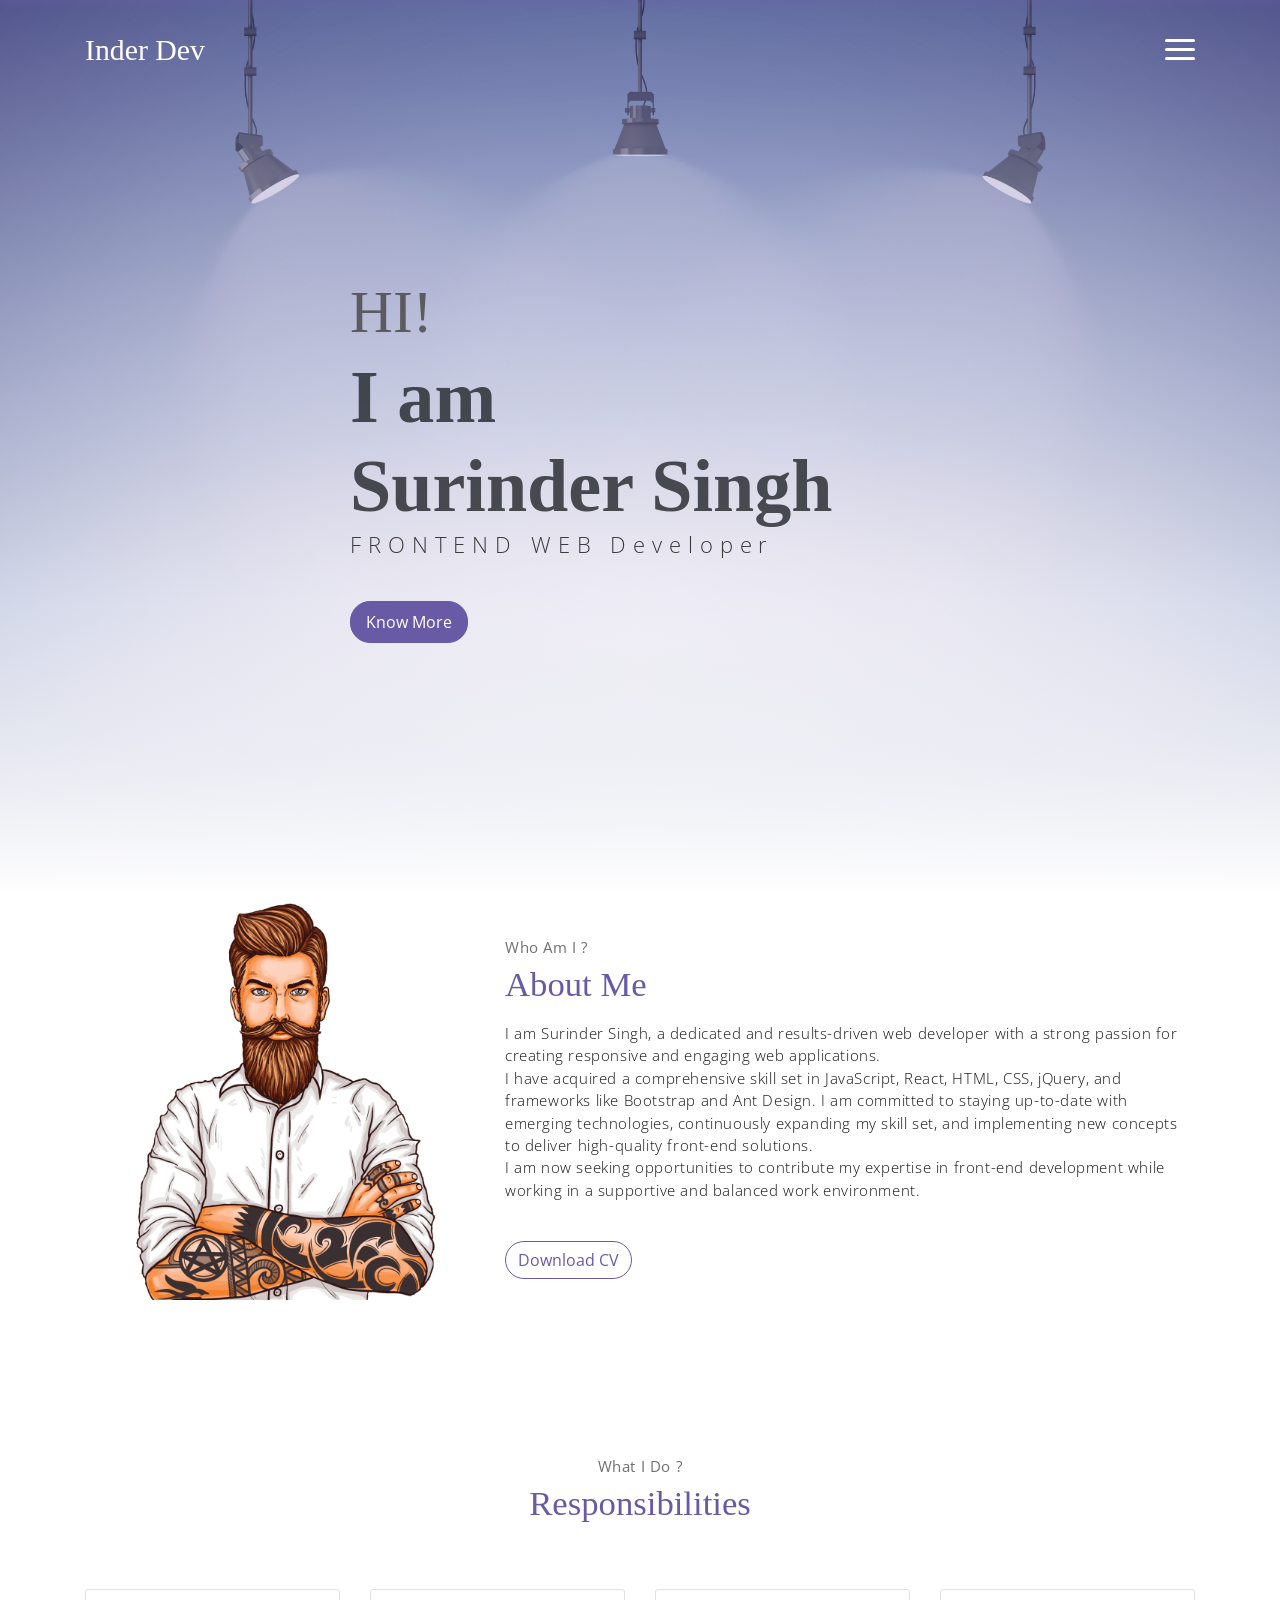
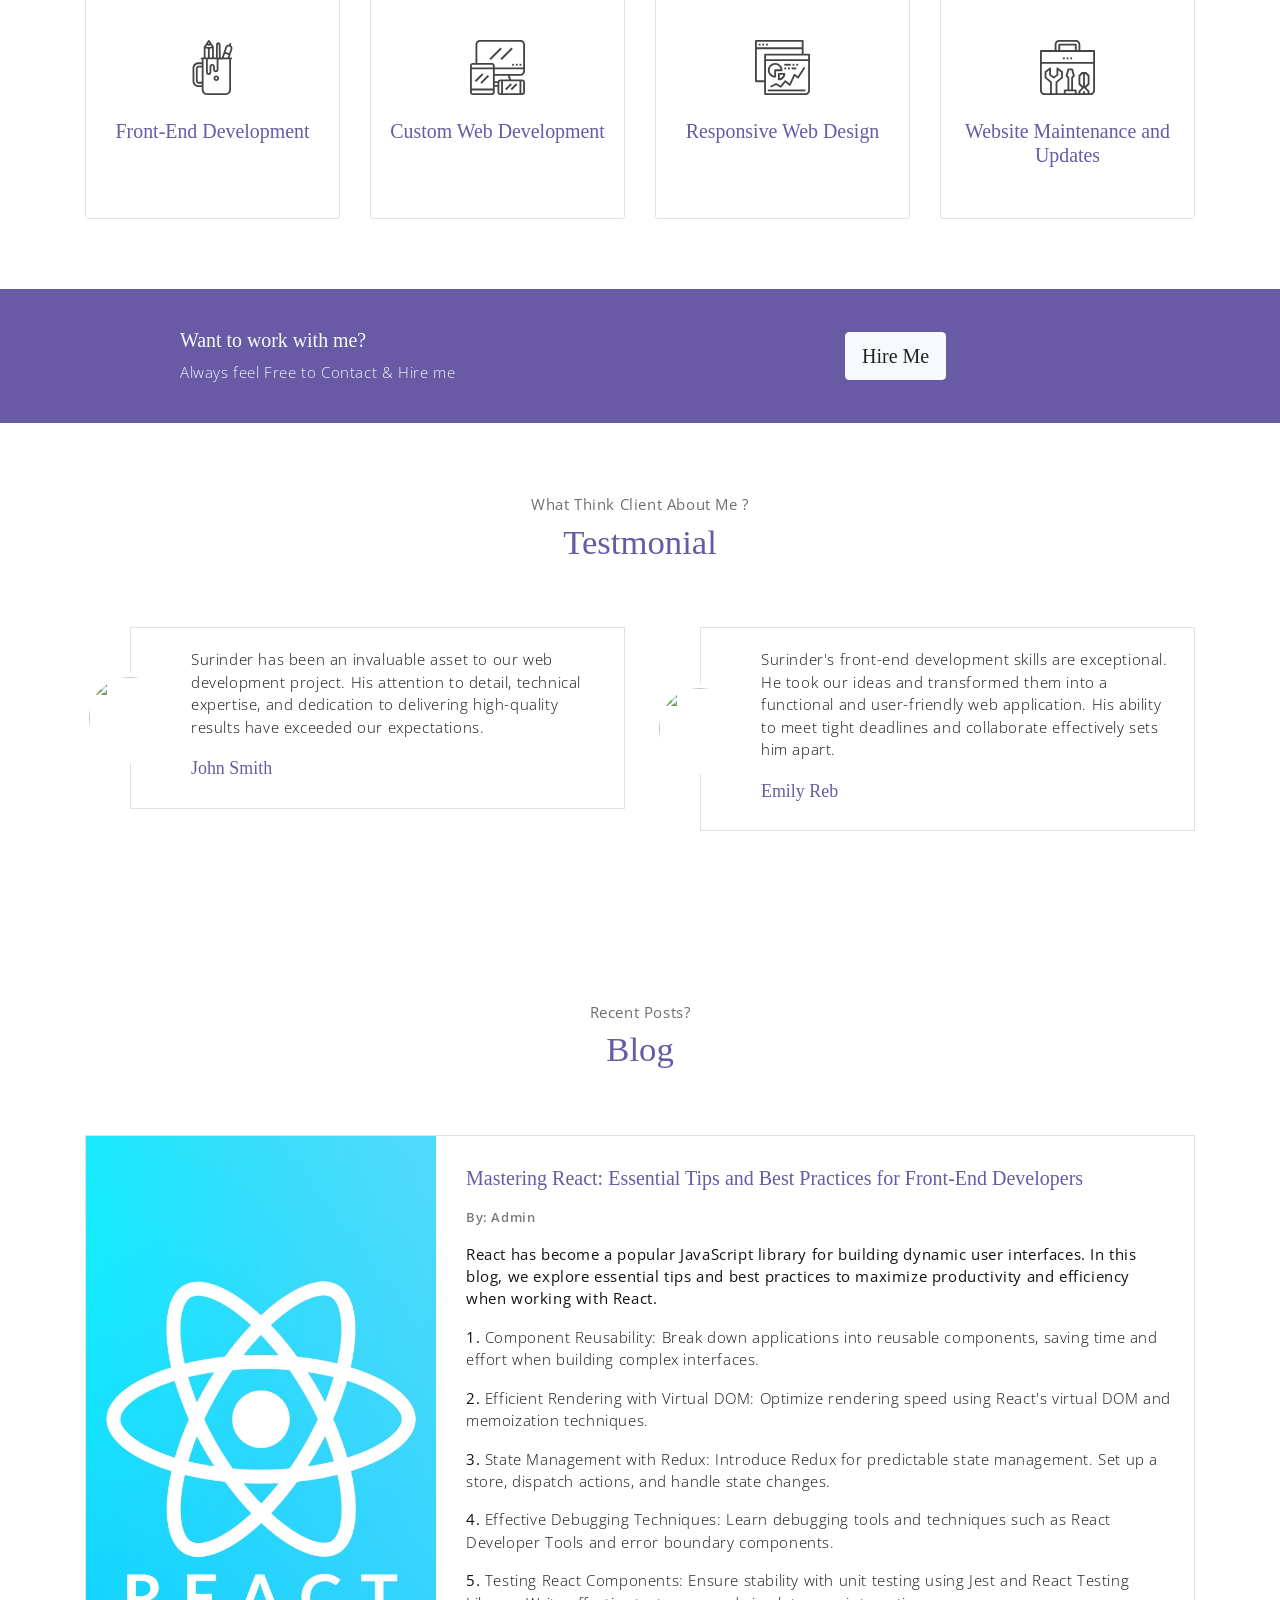
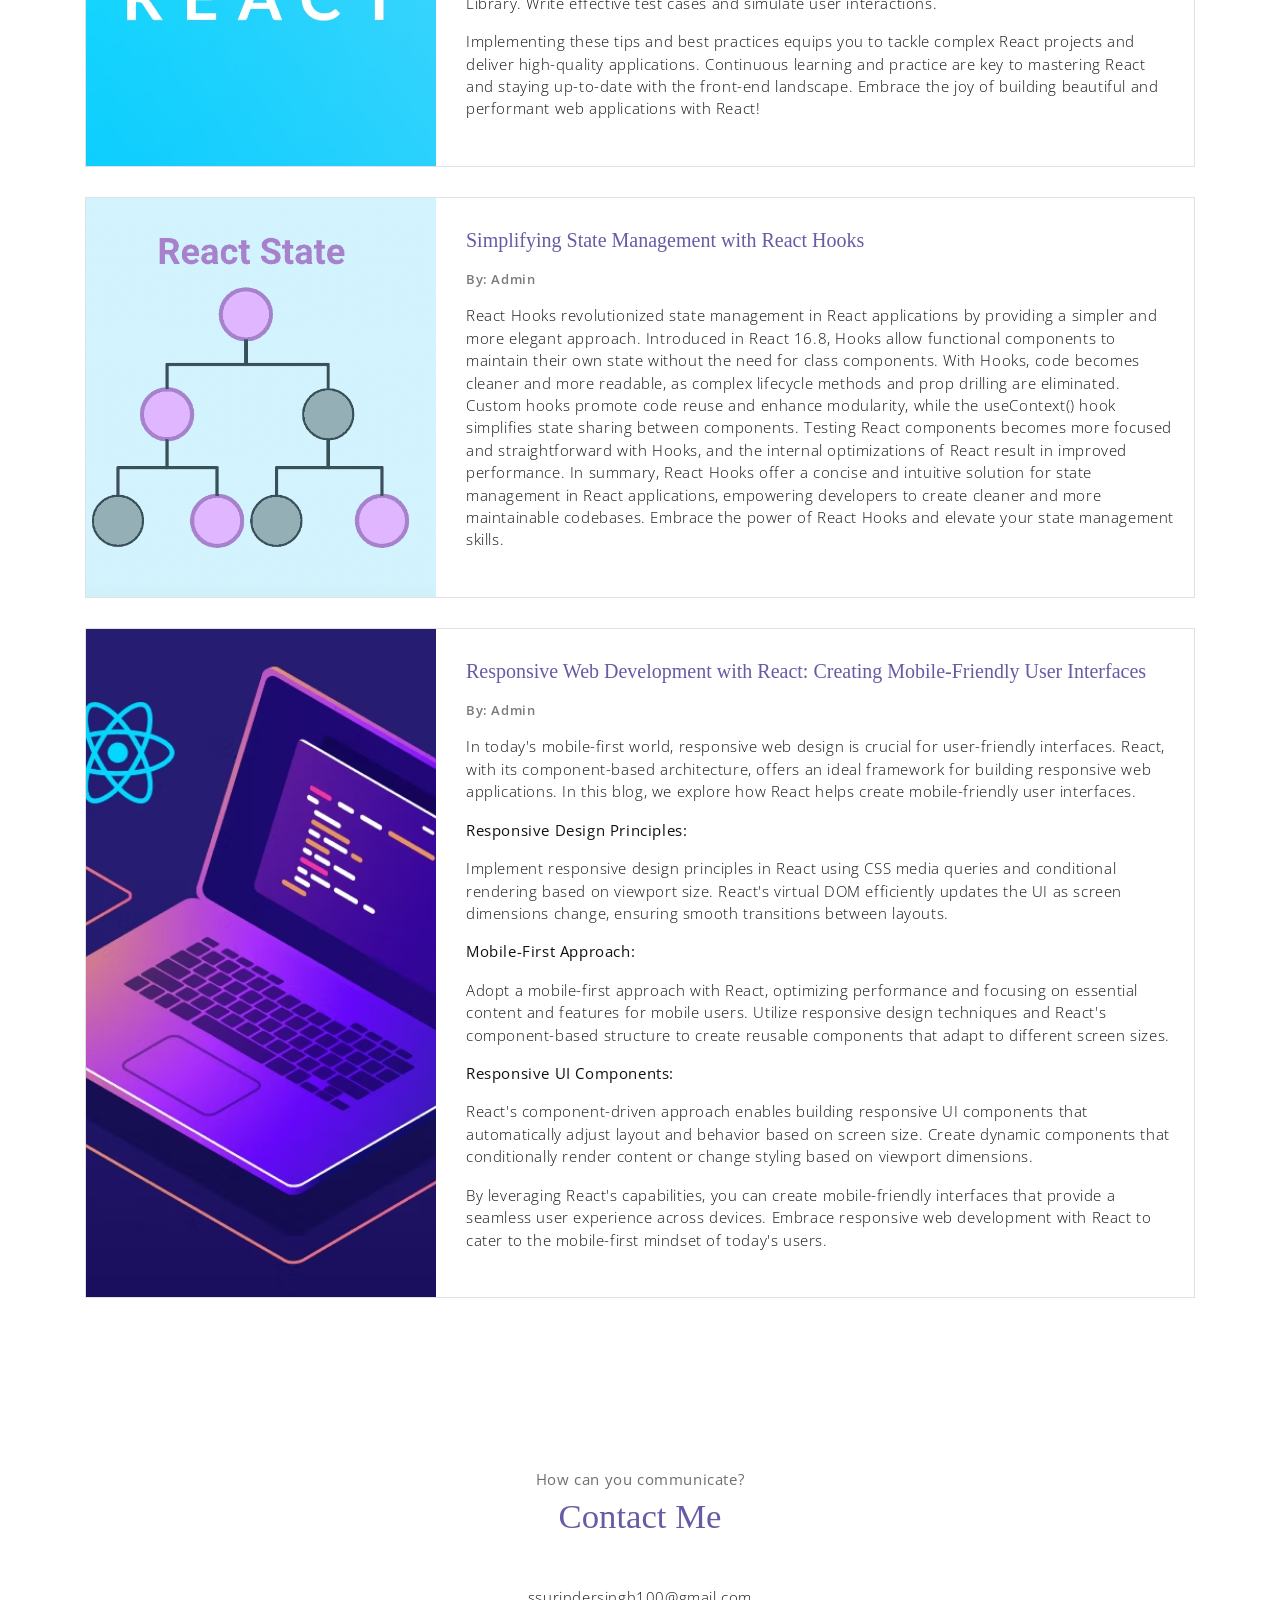
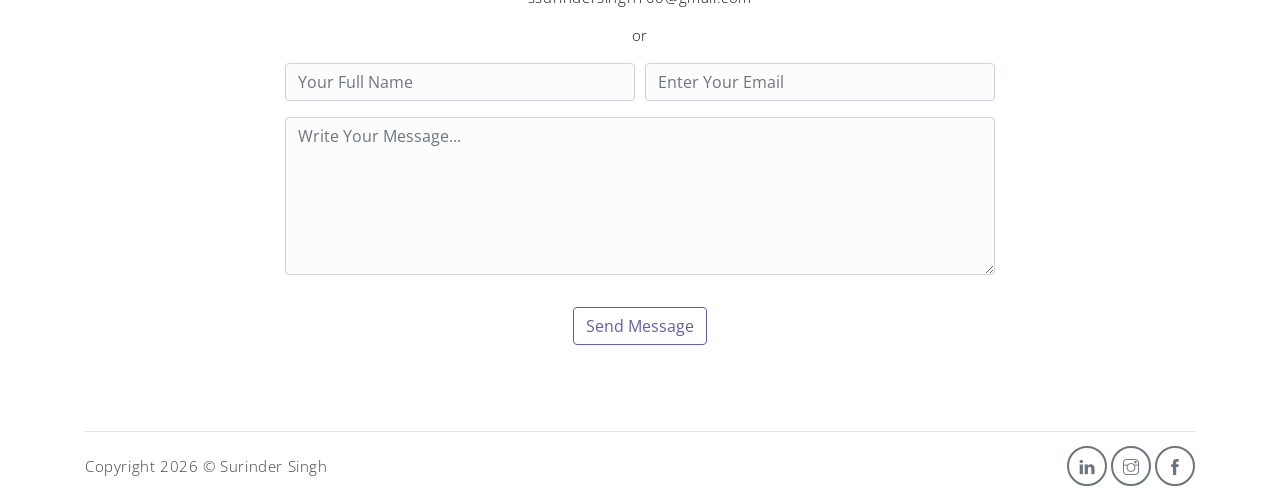
==== index.html @ 85b0d3b1 "update contact form." ====
<!DOCTYPE html>
<html lang="en">
  <head>
    <meta charset="utf-8" />
    <meta
      name="viewport"
      content="width=device-width, initial-scale=1, shrink-to-fit=no"
    />
    <meta
      name="description"
      content="enhance your development with Surinder Singh."
    />
    <meta name="author" content="Devcrud" />
    <title>Surinder Singh | Portfolio</title>
    <!-- font icons -->
    <link
      rel="stylesheet"
      href="assets/vendors/themify-icons/css/themify-icons.css"
    />
    <!-- Bootstrap + main styles -->
    <link rel="stylesheet" href="assets/css/styles.css" />
  </head>

  <body data-spy="scroll" data-target=".navbar" data-offset="40" id="home">
    <!-- Page Navbar -->
    <nav class="custom-navbar" data-spy="affix" data-offset-top="20">
      <div class="container">
        <a class="logo" href="./index.html">Inder Dev</a>
        <ul class="nav">
          <li class="item">
            <a class="link" href="#home">Home</a>
          </li>
          <li class="item">
            <a class="link" href="#about">About</a>
          </li>
          <!-- <li class="item">
            <a class="link" href="#portfolio">Portfolio</a>
          </li> -->
          <li class="item">
            <a class="link" href="#testmonial">Testmonial</a>
          </li>
          <li class="item">
            <a class="link" href="#blog">Blog</a>
          </li>
          <li class="item">
            <a class="link" href="#contact">Contact</a>
          </li>
          <!-- <li class="item ml-md-3">
            <a href="components.html" class="btn btn-primary">Components</a>
          </li> -->
        </ul>
        <a
          href="javascript:void(0)"
          id="nav-toggle"
          class="hamburger hamburger--elastic"
        >
          <div class="hamburger-box">
            <div class="hamburger-inner"></div>
          </div>
        </a>
      </div>
    </nav>
    <!-- End of Page Navbar -->

    <!-- page header -->
    <header id="home" class="header">
      <div class="overlay"></div>
      <div class="header-content container">
        <h1 class="header-title">
          <span class="up">HI!</span>
          <span class="down">I am</span>
          <span class="down">Surinder Singh</span>
        </h1>
        <p class="header-subtitle">FRONTEND WEB Developer</p>

        <a href="./assets/resume/Surinder Singh.pdf" target="_blank">
          <button class="btn btn-primary">Know More</button>
        </a>
      </div>
    </header>
    <!-- end of page header -->

    <!-- about section -->
    <section class="section pt-0" id="about">
      <!-- container -->
      <div class="container text-center">
        <!-- about wrapper -->
        <div class="about">
          <div class="about-img-holder">
            <img src="assets/imgs/man.png" class="about-img" alt="" />
            <!-- <img
              src="/assets/imgs/my-logo/1687592175Fish2.svg"
              alt=""
              style="height: 20rem; width: 20rem;"
            /> -->
          </div>
          <div class="about-caption">
            <p class="section-subtitle">Who Am I ?</p>
            <h2 class="section-title mb-3">About Me</h2>
            <p>
              I am Surinder Singh, a dedicated and results-driven web developer
              with a strong passion for creating responsive and engaging web
              applications.
              <br />
              I have acquired a comprehensive skill set in JavaScript, React,
              HTML, CSS, jQuery, and frameworks like Bootstrap and Ant Design. I
              am committed to staying up-to-date with emerging technologies,
              continuously expanding my skill set, and implementing new concepts
              to deliver high-quality front-end solutions.
              <br />
              I am now seeking opportunities to contribute my expertise in
              front-end development while working in a supportive and balanced
              work environment.
            </p>
            <a href="./assets/resume/Surinder Singh.pdf" target="_blank">
              <button class="btn-rounded btn btn-outline-primary mt-4">
                Download CV
              </button>
            </a>
          </div>
        </div>
        <!-- end of about wrapper -->
      </div>
      <!-- end of container -->
    </section>
    <!-- end of about section -->

    <!-- service section -->
    <section class="section" id="service">
      <div class="container text-center">
        <p class="section-subtitle">What I Do ?</p>
        <h6 class="section-title mb-6">Responsibilities</h6>
        <!-- row -->
        <div class="row">
          <div class="col-md-6 col-lg-3">
            <div class="service-card">
              <div class="body">
                <img src="assets/imgs/pencil-case.svg" alt="" class="icon" />
                <h6 class="title">Front-End Development</h6>
                <p class="subtitle">
                  I create intuitive and visually appealing user interfaces that
                  enhance user experience and engagement.
                </p>
              </div>
            </div>
          </div>
          <div class="col-md-6 col-lg-3">
            <div class="service-card">
              <div class="body">
                <img src="assets/imgs/responsive.svg" alt="" class="icon" />
                <h6 class="title">Custom Web Development</h6>
                <p class="subtitle">
                  I develop tailor-made web applications, ensuring that they
                  reflect your brand identity.
                </p>
              </div>
            </div>
          </div>

          <div class="col-md-6 col-lg-3">
            <div class="service-card">
              <div class="body">
                <img src="assets/imgs/analytics.svg" alt="" class="icon" />
                <h6 class="title">Responsive Web Design</h6>
                <p class="subtitle">
                  Create visually appealing websites that adapt seamlessly to
                  all devices for optimal user experience.
                </p>
              </div>
            </div>
          </div>
          <div class="col-md-6 col-lg-3">
            <div class="service-card">
              <div class="body">
                <img src="assets/imgs/toolbox.svg" alt="" class="icon" />
                <h6 class="title">Website Maintenance and Updates</h6>
                <p class="subtitle">
                  I offer comprehensive support to keep your website secure,
                  up-to-date, and optimized.
                </p>
              </div>
            </div>
          </div>
        </div>
        <!-- end of row -->
      </div>
    </section>
    <!-- end of service section -->

    <!-- portfolio section -->
    <!-- <section class="section" id="portfolio">
      <div class="container text-center">
        <p class="section-subtitle">What I Did ?</p>
        <h6 class="section-title mb-6">Portfolio</h6> -->
    <!-- row -->
    <!-- <div class="row">
          <div class="col-md-4">
            <a href="#" class="portfolio-card">
              <img
                src="assets/imgs/folio-1.jpg"
                class="portfolio-card-img"
                alt=""
              />
              <span class="portfolio-card-overlay">
                <span class="portfolio-card-caption">
                  <h4>Web Designing</h4>
                  <p class="font-weight-normal">Category: Web Templates</p>
                </span>
              </span>
            </a>
          </div>
          <div class="col-md-4">
            <a href="#" class="portfolio-card">
              <img
                class="portfolio-card-img"
                src="assets/imgs/folio-2.jpg"
                class="img-responsive rounded"
                alt=""
              />
              <span class="portfolio-card-overlay">
                <span class="portfolio-card-caption">
                  <h4>Web Designing</h4>
                  <p class="font-weight-normal">Category: Web Templates</p>
                </span>
              </span>
            </a>
          </div>
          <div class="col-md-4">
            <a href="#" class="portfolio-card">
              <img
                class="portfolio-card-img"
                src="assets/imgs/folio-3.jpg"
                class="img-responsive rounded"
                alt=""
              />
              <span class="portfolio-card-overlay">
                <span class="portfolio-card-caption">
                  <h4>Web Designing</h4>
                  <p class="font-weight-normal">Category: Web Templates</p>
                </span>
              </span>
            </a>
          </div>
        </div> -->
    <!-- end of row -->
    <!-- </div> -->
    <!-- end of container -->
    <!-- </section> -->
    <!-- end of portfolio section -->

    <!-- pricing section -->
    <!-- <section class="section" id="pricing">
      <div class="container text-center">
        <p class="section-subtitle">How Much I Charge ?</p>
        <h6 class="section-title mb-6">My Pricing</h6> -->
    <!-- row -->
    <!-- <div class="pricing-wrapper">
          <div class="pricing-card">
            <div class="pricing-card-header">
              <img
                class="pricing-card-icon"
                src="assets/imgs/scooter.svg"
                alt=""
              />
            </div>
            <div class="pricing-card-body">
              <h6 class="pricing-card-title">Free</h6>
              <div class="pricing-card-list">
                <p>accusamus reprehenderit</p>
                <p>provident dolorem</p>
                <p>quos neque</p>
                <p>fugiat quibusdam</p>
                <p><i class="ti-close"></i></p>
                <p><i class="ti-close"></i></p>
              </div>
            </div>
            <div class="pricing-card-footer">
              <span>$</span>
              <span>0.00/Month</span>
            </div>
            <a href="#" class="btn btn-primary mt-3 pricing-card-btn"
              >Subscribe</a
            >
          </div>
          <div class="pricing-card">
            <div class="pricing-card-header">
              <img
                class="pricing-card-icon"
                src="assets/imgs/shipped.svg"
                alt=""
              />
            </div>
            <div class="pricing-card-body">
              <h6 class="pricing-card-title">Basic</h6>
              <div class="pricing-card-list">
                <p>accusamus reprehenderit</p>
                <p>provident dolorem</p>
                <p>quos neque</p>
                <p>fugiat quibusdam</p>
                <p>accusamus laboriosam</p>
                <p><i class="ti-close"></i></p>
              </div>
            </div>
            <div class="pricing-card-footer">
              <span>$</span>
              <span>9.99/Month</span>
            </div>
            <a href="#" class="btn btn-primary mt-3 pricing-card-btn"
              >Subscribe</a
            >
          </div>
          <div class="pricing-card">
            <div class="pricing-card-header">
              <img
                class="pricing-card-icon"
                src="assets/imgs/startup.svg"
                alt=""
              />
            </div>
            <div class="pricing-card-body">
              <h6 class="pricing-card-title">Premium</h6>
              <div class="pricing-card-list">
                <p>accusamus reprehenderit</p>
                <p>provident dolorem</p>
                <p>quos neque</p>
                <p>fugiat quibusdam</p>
                <p>accusamus laboriosam</p>
                <p>inventore omnis</p>
              </div>
            </div>
            <div class="pricing-card-footer">
              <span>$</span>
              <span>99.9/Month</span>
            </div>
            <a href="#" class="btn btn-primary mt-3 pricing-card-btn"
              >Subscribe</a
            >
          </div>
        </div> -->
    <!-- end of pricing wrapper -->
    <!-- </div> -->
    <!-- end of container -->
    <!-- </section> -->
    <!-- end of pricing section -->

    <!-- section -->
    <section class="section-sm bg-primary">
      <!-- container -->
      <div class="container text-center text-sm-left">
        <!-- row -->
        <div class="row align-items-center">
          <div class="col-sm offset-md-1 mb-4 mb-md-0">
            <h6 class="title text-light">Want to work with me?</h6>
            <p class="m-0 text-light">Always feel Free to Contact & Hire me</p>
          </div>
          <div class="col-sm offset-sm-2 offset-md-3">
            <a href="#contact">
              <button class="btn btn-lg my-font btn-light rounded">
                Hire Me
              </button>
            </a>
          </div>
        </div>
        <!-- end of row -->
      </div>
      <!-- end of container -->
    </section>
    <!-- end of section -->

    <!-- testimonial section -->
    <section class="section" id="testmonial">
      <div class="container text-center">
        <p class="section-subtitle">What Think Client About Me ?</p>
        <h6 class="section-title mb-6">Testmonial</h6>

        <!-- row -->
        <div class="row">
          <div class="col-md-6">
            <div class="testimonial-card">
              <div class="testimonial-card-img-holder">
                <img
                  src="assets/imgs/avatar2.jpg"
                  class="testimonial-card-img"
                  alt=""
                />
              </div>
              <div class="testimonial-card-body">
                <p class="testimonial-card-subtitle">
                  Surinder has been an invaluable asset to our web development
                  project. His attention to detail, technical expertise, and
                  dedication to delivering high-quality results have exceeded
                  our expectations.
                </p>
                <h6 class="testimonial-card-title">John Smith</h6>
              </div>
            </div>
          </div>
          <div class="col-md-6">
            <div class="testimonial-card">
              <div class="testimonial-card-img-holder">
                <img
                  src="assets/imgs/avatar3.jpg"
                  class="testimonial-card-img"
                  alt=""
                />
              </div>
              <div class="testimonial-card-body">
                <p class="testimonial-card-subtitle">
                  Surinder's front-end development skills are exceptional. He
                  took our ideas and transformed them into a functional and
                  user-friendly web application. His ability to meet tight
                  deadlines and collaborate effectively sets him apart.
                </p>
                <h6 class="testimonial-card-title">Emily Reb</h6>
              </div>
            </div>
          </div>
        </div>
      </div>
      <!-- end of container -->
    </section>
    <!-- end of testimonial section -->

    <!-- blog section -->
    <section class="section" id="blog">
      <!-- container -->
      <div class="container text-center">
        <p class="section-subtitle">Recent Posts?</p>
        <h6 class="section-title mb-6">Blog</h6>
        <!-- blog-wrapper -->
        <div class="blog-card">
          <div class="blog-card-header">
            <img
              src="./assets/imgs/Blog-images/master-react-trick-blog-img.jpg"
              class="blog-card-img"
              alt=""
            />
          </div>
          <div class="blog-card-body">
            <h5 class="blog-card-title">
              Mastering React: Essential Tips and Best Practices for Front-End
              Developers
            </h5>

            <p class="blog-card-caption">
              <a href="#">By: Admin</a>
              <!-- <a href="#"><i class="ti-heart text-danger"></i> 234</a>
              <a href="#"><i class="ti-comment"></i> 123</a> -->
            </p>
            <p>
              <b>
                React has become a popular JavaScript library for building
                dynamic user interfaces. In this blog, we explore essential tips
                and best practices to maximize productivity and efficiency when
                working with React.
              </b>
            </p>

            <p>
              <b>1.</b>
              Component Reusability: Break down applications into reusable
              components, saving time and effort when building complex
              interfaces.
            </p>
            <p>
              <b>2.</b>
              Efficient Rendering with Virtual DOM: Optimize rendering speed
              using React's virtual DOM and memoization techniques.
            </p>
            <p>
              <b>3.</b>
              State Management with Redux: Introduce Redux for predictable state
              management. Set up a store, dispatch actions, and handle state
              changes.
            </p>
            <p>
              <b>4.</b>
              Effective Debugging Techniques: Learn debugging tools and
              techniques such as React Developer Tools and error boundary
              components.
            </p>
            <p>
              <b>5.</b>
              Testing React Components: Ensure stability with unit testing using
              Jest and React Testing Library. Write effective test cases and
              simulate user interactions.
            </p>
            <p>
              Implementing these tips and best practices equips you to tackle
              complex React projects and deliver high-quality applications.
              Continuous learning and practice are key to mastering React and
              staying up-to-date with the front-end landscape. Embrace the joy
              of building beautiful and performant web applications with React!
            </p>
            <!-- <a href="#" class="blog-card-link"
              >Read more <i class="ti-angle-double-right"></i
            ></a> -->
          </div>
        </div>
        <!-- end of blog wrapper -->

        <!-- blog-wrapper -->
        <div class="blog-card">
          <div class="blog-card-header">
            <img
              src="assets/imgs/Blog-images/react-hooks-blog-img.png"
              class="blog-card-img"
              alt=""
            />
          </div>
          <div class="blog-card-body">
            <h5 class="blog-card-title">
              Simplifying State Management with React Hooks
            </h5>

            <p class="blog-card-caption">
              <a href="#">By: Admin</a>
              <!-- <a href="#"><i class="ti-heart text-danger"></i> 456</a>
              <a href="#"><i class="ti-comment"></i> 264</a> -->
            </p>

            <p>
              React Hooks revolutionized state management in React applications
              by providing a simpler and more elegant approach. Introduced in
              React 16.8, Hooks allow functional components to maintain their
              own state without the need for class components. With Hooks, code
              becomes cleaner and more readable, as complex lifecycle methods
              and prop drilling are eliminated. Custom hooks promote code reuse
              and enhance modularity, while the useContext() hook simplifies
              state sharing between components. Testing React components becomes
              more focused and straightforward with Hooks, and the internal
              optimizations of React result in improved performance. In summary,
              React Hooks offer a concise and intuitive solution for state
              management in React applications, empowering developers to create
              cleaner and more maintainable codebases. Embrace the power of
              React Hooks and elevate your state management skills.
            </p>

            <!-- <a href="#" class="blog-card-link"
              >Read more <i class="ti-angle-double-right"></i
            ></a> -->
          </div>
        </div>
        <!-- end of blog wrapper -->

        <!-- blog-wrapper -->
        <div class="blog-card">
          <div class="blog-card-header">
            <img
              src="assets/imgs/Blog-images/responsive-pages-developement-blog-img.avif"
              class="blog-card-img"
              alt=""
            />
          </div>
          <div class="blog-card-body">
            <h5 class="blog-card-title">
              Responsive Web Development with React: Creating Mobile-Friendly
              User Interfaces
            </h5>

            <p class="blog-card-caption">
              <a href="#">By: Admin</a>
              <!-- <a href="#"><i class="ti-heart text-danger"></i> 456</a>
              <a href="#"><i class="ti-comment"></i> 264</a> -->
            </p>

            <p>
              In today's mobile-first world, responsive web design is crucial
              for user-friendly interfaces. React, with its component-based
              architecture, offers an ideal framework for building responsive
              web applications. In this blog, we explore how React helps create
              mobile-friendly user interfaces.
            </p>
            <p><b>Responsive Design Principles:</b></p>
            <p>
              Implement responsive design principles in React using CSS media
              queries and conditional rendering based on viewport size. React's
              virtual DOM efficiently updates the UI as screen dimensions
              change, ensuring smooth transitions between layouts.
            </p>

            <p><b>Mobile-First Approach:</b></p>
            <p>
              Adopt a mobile-first approach with React, optimizing performance
              and focusing on essential content and features for mobile users.
              Utilize responsive design techniques and React's component-based
              structure to create reusable components that adapt to different
              screen sizes.
            </p>

            <p><b>Responsive UI Components:</b></p>
            <p>
              React's component-driven approach enables building responsive UI
              components that automatically adjust layout and behavior based on
              screen size. Create dynamic components that conditionally render
              content or change styling based on viewport dimensions.
            </p>

            <p>
              By leveraging React's capabilities, you can create mobile-friendly
              interfaces that provide a seamless user experience across devices.
              Embrace responsive web development with React to cater to the
              mobile-first mindset of today's users.
            </p>

            <!-- <a href="#" class="blog-card-link"
              >Read more <i class="ti-angle-double-right"></i
            ></a> -->
          </div>
        </div>
        <!-- end of blog wrapper -->
      </div>
      <!-- end of container -->
    </section>
    <!-- end of blog section -->

    <!-- contact section -->
    <section class="section" id="contact">
      <div class="container text-center">
        <p class="section-subtitle">How can you communicate?</p>
        <h6 class="section-title mb-5">Contact Me</h6>
        <p>ssurindersingh100@gmail.com</p>
        <p>or</p>
        <!-- contact form -->
        <form
          action="https://formspree.io/f/xrgwgbye"
          method="POST"
          class="contact-form col-md-10 col-lg-8 m-auto"
        >
          <div class="form-row">
            <div class="form-group col-sm-6">
              <input
                type="text"
                name="name"
                size="50"
                class="form-control"
                placeholder="Your Full Name"
                required
              />
            </div>
            <div class="form-group col-sm-6">
              <input
                type="email"
                name="email"
                class="form-control"
                placeholder="Enter Your Email"
                requried
              />
            </div>
            <div class="form-group col-sm-12">
              <textarea
                name="message"
                id="message"
                rows="6"
                class="form-control"
                placeholder="Write Your Message..."
                required
              ></textarea>
            </div>
            <div class="form-group col-sm-12 mt-3">
              <input
                type="submit"
                value="Send Message"
                class="btn btn-outline-primary rounded"
              />
            </div>
          </div>
        </form>
        <!-- end of contact form -->
      </div>
      <!-- end of container -->
    </section>
    <!-- end of contact section -->

    <!-- footer -->
    <div class="container">
      <footer class="footer">
        <p class="mb-0">
          Copyright
          <script>
            document.write(new Date().getFullYear());
          </script>
          &copy; <a href="/index.html">Surinder Singh</a>
        </p>
        <div class="social-links text-right m-auto ml-sm-auto">
          <a
            href="https://www.linkedin.com/in/surinder-singh-ba466a1ab/"
            target="_blank"
            class="link"
            ><i class="ti-linkedin"></i
          ></a>
          <!-- <a href="javascript:void(0)" class="link"
            ><i class="ti-twitter-alt"></i
              ></a> -->
          <!-- <a href="ssurindersingh100@gmail.com" target="_blank" class="link"
                ><i class="ti-google"></i
                  ></a> -->
          <!-- <a href="javascript:void(0)" class="link"
                    ><i class="ti-pinterest-alt"></i
                      ></a> -->
          <a
            href="https://www.instagram.com/inder.sgh_/"
            target="_blank"
            class="link"
            ><i class="ti-instagram"></i
          ></a>
          <a
            href="https://www.facebook.com/profile.php?id=100025576263537&sk=about"
            target="_blank"
            class="link"
            ><i class="ti-facebook"></i
          ></a>
        </div>
      </footer>
    </div>
    <!-- end of page footer -->

    <!-- core  -->
    <script src="assets/vendors/jquery/jquery-3.4.1.js"></script>
    <script src="assets/vendors/bootstrap/bootstrap.bundle.js"></script>

    <!-- bootstrap 3 affix -->
    <script src="assets/vendors/bootstrap/bootstrap.affix.js"></script>

    <!-- main js -->
    <script src="assets/js/main.js"></script>
  </body>
</html>
---- assets/vendors/themify-icons/css/themify-icons.css ----
@font-face {
	font-family: 'themify';
	src:url("../fonts/themify.eot?-fvbane");
	src:url("../fonts/themify.eot?#iefix-fvbane") format("embedded-opentype"),
		url("../fonts/themify.woff?-fvbane") format("woff"),
		url("../fonts/themify.ttf?-fvbane") format("truetype"),
		url("../fonts/themify.svg?-fvbane#themify") format("svg");
	font-weight: normal;
	font-style: normal;
}

[class^="ti-"], [class*=" ti-"] {
	font-family: 'themify';
	speak: none;
	font-style: normal;
	font-weight: normal;
	font-variant: normal;
	text-transform: none;
	line-height: 1;

	/* Better Font Rendering =========== */
	-webkit-font-smoothing: antialiased;
	-moz-osx-font-smoothing: grayscale;
}

.ti-wand:before {
	content: "\e600";
}
.ti-volume:before {
	content: "\e601";
}
.ti-user:before {
	content: "\e602";
}
.ti-unlock:before {
	content: "\e603";
}
.ti-unlink:before {
	content: "\e604";
}
.ti-trash:before {
	content: "\e605";
}
.ti-thought:before {
	content: "\e606";
}
.ti-target:before {
	content: "\e607";
}
.ti-tag:before {
	content: "\e608";
}
.ti-tablet:before {
	content: "\e609";
}
.ti-star:before {
	content: "\e60a";
}
.ti-spray:before {
	content: "\e60b";
}
.ti-signal:before {
	content: "\e60c";
}
.ti-shopping-cart:before {
	content: "\e60d";
}
.ti-shopping-cart-full:before {
	content: "\e60e";
}
.ti-settings:before {
	content: "\e60f";
}
.ti-search:before {
	content: "\e610";
}
.ti-zoom-in:before {
	content: "\e611";
}
.ti-zoom-out:before {
	content: "\e612";
}
.ti-cut:before {
	content: "\e613";
}
.ti-ruler:before {
	content: "\e614";
}
.ti-ruler-pencil:before {
	content: "\e615";
}
.ti-ruler-alt:before {
	content: "\e616";
}
.ti-bookmark:before {
	content: "\e617";
}
.ti-bookmark-alt:before {
	content: "\e618";
}
.ti-reload:before {
	content: "\e619";
}
.ti-plus:before {
	content: "\e61a";
}
.ti-pin:before {
	content: "\e61b";
}
.ti-pencil:before {
	content: "\e61c";
}
.ti-pencil-alt:before {
	content: "\e61d";
}
.ti-paint-roller:before {
	content: "\e61e";
}
.ti-paint-bucket:before {
	content: "\e61f";
}
.ti-na:before {
	content: "\e620";
}
.ti-mobile:before {
	content: "\e621";
}
.ti-minus:before {
	content: "\e622";
}
.ti-medall:before {
	content: "\e623";
}
.ti-medall-alt:before {
	content: "\e624";
}
.ti-marker:before {
	content: "\e625";
}
.ti-marker-alt:before {
	content: "\e626";
}
.ti-arrow-up:before {
	content: "\e627";
}
.ti-arrow-right:before {
	content: "\e628";
}
.ti-arrow-left:before {
	content: "\e629";
}
.ti-arrow-down:before {
	content: "\e62a";
}
.ti-lock:before {
	content: "\e62b";
}
.ti-location-arrow:before {
	content: "\e62c";
}
.ti-link:before {
	content: "\e62d";
}
.ti-layout:before {
	content: "\e62e";
}
.ti-layers:before {
	content: "\e62f";
}
.ti-layers-alt:before {
	content: "\e630";
}
.ti-key:before {
	content: "\e631";
}
.ti-import:before {
	content: "\e632";
}
.ti-image:before {
	content: "\e633";
}
.ti-heart:before {
	content: "\e634";
}
.ti-heart-broken:before {
	content: "\e635";
}
.ti-hand-stop:before {
	content: "\e636";
}
.ti-hand-open:before {
	content: "\e637";
}
.ti-hand-drag:before {
	content: "\e638";
}
.ti-folder:before {
	content: "\e639";
}
.ti-flag:before {
	content: "\e63a";
}
.ti-flag-alt:before {
	content: "\e63b";
}
.ti-flag-alt-2:before {
	content: "\e63c";
}
.ti-eye:before {
	content: "\e63d";
}
.ti-export:before {
	content: "\e63e";
}
.ti-exchange-vertical:before {
	content: "\e63f";
}
.ti-desktop:before {
	content: "\e640";
}
.ti-cup:before {
	content: "\e641";
}
.ti-crown:before {
	content: "\e642";
}
.ti-comments:before {
	content: "\e643";
}
.ti-comment:before {
	content: "\e644";
}
.ti-comment-alt:before {
	content: "\e645";
}
.ti-close:before {
	content: "\e646";
}
.ti-clip:before {
	content: "\e647";
}
.ti-angle-up:before {
	content: "\e648";
}
.ti-angle-right:before {
	content: "\e649";
}
.ti-angle-left:before {
	content: "\e64a";
}
.ti-angle-down:before {
	content: "\e64b";
}
.ti-check:before {
	content: "\e64c";
}
.ti-check-box:before {
	content: "\e64d";
}
.ti-camera:before {
	content: "\e64e";
}
.ti-announcement:before {
	content: "\e64f";
}
.ti-brush:before {
	content: "\e650";
}
.ti-briefcase:before {
	content: "\e651";
}
.ti-bolt:before {
	content: "\e652";
}
.ti-bolt-alt:before {
	content: "\e653";
}
.ti-blackboard:before {
	content: "\e654";
}
.ti-bag:before {
	content: "\e655";
}
.ti-move:before {
	content: "\e656";
}
.ti-arrows-vertical:before {
	content: "\e657";
}
.ti-arrows-horizontal:before {
	content: "\e658";
}
.ti-fullscreen:before {
	content: "\e659";
}
.ti-arrow-top-right:before {
	content: "\e65a";
}
.ti-arrow-top-left:before {
	content: "\e65b";
}
.ti-arrow-circle-up:before {
	content: "\e65c";
}
.ti-arrow-circle-right:before {
	content: "\e65d";
}
.ti-arrow-circle-left:before {
	content: "\e65e";
}
.ti-arrow-circle-down:before {
	content: "\e65f";
}
.ti-angle-double-up:before {
	content: "\e660";
}
.ti-angle-double-right:before {
	content: "\e661";
}
.ti-angle-double-left:before {
	content: "\e662";
}
.ti-angle-double-down:before {
	content: "\e663";
}
.ti-zip:before {
	content: "\e664";
}
.ti-world:before {
	content: "\e665";
}
.ti-wheelchair:before {
	content: "\e666";
}
.ti-view-list:before {
	content: "\e667";
}
.ti-view-list-alt:before {
	content: "\e668";
}
.ti-view-grid:before {
	content: "\e669";
}
.ti-uppercase:before {
	content: "\e66a";
}
.ti-upload:before {
	content: "\e66b";
}
.ti-underline:before {
	content: "\e66c";
}
.ti-truck:before {
	content: "\e66d";
}
.ti-timer:before {
	content: "\e66e";
}
.ti-ticket:before {
	content: "\e66f";
}
.ti-thumb-up:before {
	content: "\e670";
}
.ti-thumb-down:before {
	content: "\e671";
}
.ti-text:before {
	content: "\e672";
}
.ti-stats-up:before {
	content: "\e673";
}
.ti-stats-down:before {
	content: "\e674";
}
.ti-split-v:before {
	content: "\e675";
}
.ti-split-h:before {
	content: "\e676";
}
.ti-smallcap:before {
	content: "\e677";
}
.ti-shine:before {
	content: "\e678";
}
.ti-shift-right:before {
	content: "\e679";
}
.ti-shift-left:before {
	content: "\e67a";
}
.ti-shield:before {
	content: "\e67b";
}
.ti-notepad:before {
	content: "\e67c";
}
.ti-server:before {
	content: "\e67d";
}
.ti-quote-right:before {
	content: "\e67e";
}
.ti-quote-left:before {
	content: "\e67f";
}
.ti-pulse:before {
	content: "\e680";
}
.ti-printer:before {
	content: "\e681";
}
.ti-power-off:before {
	content: "\e682";
}
.ti-plug:before {
	content: "\e683";
}
.ti-pie-chart:before {
	content: "\e684";
}
.ti-paragraph:before {
	content: "\e685";
}
.ti-panel:before {
	content: "\e686";
}
.ti-package:before {
	content: "\e687";
}
.ti-music:before {
	content: "\e688";
}
.ti-music-alt:before {
	content: "\e689";
}
.ti-mouse:before {
	content: "\e68a";
}
.ti-mouse-alt:before {
	content: "\e68b";
}
.ti-money:before {
	content: "\e68c";
}
.ti-microphone:before {
	content: "\e68d";
}
.ti-menu:before {
	content: "\e68e";
}
.ti-menu-alt:before {
	content: "\e68f";
}
.ti-map:before {
	content: "\e690";
}
.ti-map-alt:before {
	content: "\e691";
}
.ti-loop:before {
	content: "\e692";
}
.ti-location-pin:before {
	content: "\e693";
}
.ti-list:before {
	content: "\e694";
}
.ti-light-bulb:before {
	content: "\e695";
}
.ti-Italic:before {
	content: "\e696";
}
.ti-info:before {
	content: "\e697";
}
.ti-infinite:before {
	content: "\e698";
}
.ti-id-badge:before {
	content: "\e699";
}
.ti-hummer:before {
	content: "\e69a";
}
.ti-home:before {
	content: "\e69b";
}
.ti-help:before {
	content: "\e69c";
}
.ti-headphone:before {
	content: "\e69d";
}
.ti-harddrives:before {
	content: "\e69e";
}
.ti-harddrive:before {
	content: "\e69f";
}
.ti-gift:before {
	content: "\e6a0";
}
.ti-game:before {
	content: "\e6a1";
}
.ti-filter:before {
	content: "\e6a2";
}
.ti-files:before {
	content: "\e6a3";
}
.ti-file:before {
	content: "\e6a4";
}
.ti-eraser:before {
	content: "\e6a5";
}
.ti-envelope:before {
	content: "\e6a6";
}
.ti-download:before {
	content: "\e6a7";
}
.ti-direction:before {
	content: "\e6a8";
}
.ti-direction-alt:before {
	content: "\e6a9";
}
.ti-dashboard:before {
	content: "\e6aa";
}
.ti-control-stop:before {
	content: "\e6ab";
}
.ti-control-shuffle:before {
	content: "\e6ac";
}
.ti-control-play:before {
	content: "\e6ad";
}
.ti-control-pause:before {
	content: "\e6ae";
}
.ti-control-forward:before {
	content: "\e6af";
}
.ti-control-backward:before {
	content: "\e6b0";
}
.ti-cloud:before {
	content: "\e6b1";
}
.ti-cloud-up:before {
	content: "\e6b2";
}
.ti-cloud-down:before {
	content: "\e6b3";
}
.ti-clipboard:before {
	content: "\e6b4";
}
.ti-car:before {
	content: "\e6b5";
}
.ti-calendar:before {
	content: "\e6b6";
}
.ti-book:before {
	content: "\e6b7";
}
.ti-bell:before {
	content: "\e6b8";
}
.ti-basketball:before {
	content: "\e6b9";
}
.ti-bar-chart:before {
	content: "\e6ba";
}
.ti-bar-chart-alt:before {
	content: "\e6bb";
}
.ti-back-right:before {
	content: "\e6bc";
}
.ti-back-left:before {
	content: "\e6bd";
}
.ti-arrows-corner:before {
	content: "\e6be";
}
.ti-archive:before {
	content: "\e6bf";
}
.ti-anchor:before {
	content: "\e6c0";
}
.ti-align-right:before {
	content: "\e6c1";
}
.ti-align-left:before {
	content: "\e6c2";
}
.ti-align-justify:before {
	content: "\e6c3";
}
.ti-align-center:before {
	content: "\e6c4";
}
.ti-alert:before {
	content: "\e6c5";
}
.ti-alarm-clock:before {
	content: "\e6c6";
}
.ti-agenda:before {
	content: "\e6c7";
}
.ti-write:before {
	content: "\e6c8";
}
.ti-window:before {
	content: "\e6c9";
}
.ti-widgetized:before {
	content: "\e6ca";
}
.ti-widget:before {
	content: "\e6cb";
}
.ti-widget-alt:before {
	content: "\e6cc";
}
.ti-wallet:before {
	content: "\e6cd";
}
.ti-video-clapper:before {
	content: "\e6ce";
}
.ti-video-camera:before {
	content: "\e6cf";
}
.ti-vector:before {
	content: "\e6d0";
}
.ti-themify-logo:before {
	content: "\e6d1";
}
.ti-themify-favicon:before {
	content: "\e6d2";
}
.ti-themify-favicon-alt:before {
	content: "\e6d3";
}
.ti-support:before {
	content: "\e6d4";
}
.ti-stamp:before {
	content: "\e6d5";
}
.ti-split-v-alt:before {
	content: "\e6d6";
}
.ti-slice:before {
	content: "\e6d7";
}
.ti-shortcode:before {
	content: "\e6d8";
}
.ti-shift-right-alt:before {
	content: "\e6d9";
}
.ti-shift-left-alt:before {
	content: "\e6da";
}
.ti-ruler-alt-2:before {
	content: "\e6db";
}
.ti-receipt:before {
	content: "\e6dc";
}
.ti-pin2:before {
	content: "\e6dd";
}
.ti-pin-alt:before {
	content: "\e6de";
}
.ti-pencil-alt2:before {
	content: "\e6df";
}
.ti-palette:before {
	content: "\e6e0";
}
.ti-more:before {
	content: "\e6e1";
}
.ti-more-alt:before {
	content: "\e6e2";
}
.ti-microphone-alt:before {
	content: "\e6e3";
}
.ti-magnet:before {
	content: "\e6e4";
}
.ti-line-double:before {
	content: "\e6e5";
}
.ti-line-dotted:before {
	content: "\e6e6";
}
.ti-line-dashed:before {
	content: "\e6e7";
}
.ti-layout-width-full:before {
	content: "\e6e8";
}
.ti-layout-width-default:before {
	content: "\e6e9";
}
.ti-layout-width-default-alt:before {
	content: "\e6ea";
}
.ti-layout-tab:before {
	content: "\e6eb";
}
.ti-layout-tab-window:before {
	content: "\e6ec";
}
.ti-layout-tab-v:before {
	content: "\e6ed";
}
.ti-layout-tab-min:before {
	content: "\e6ee";
}
.ti-layout-slider:before {
	content: "\e6ef";
}
.ti-layout-slider-alt:before {
	content: "\e6f0";
}
.ti-layout-sidebar-right:before {
	content: "\e6f1";
}
.ti-layout-sidebar-none:before {
	content: "\e6f2";
}
.ti-layout-sidebar-left:before {
	content: "\e6f3";
}
.ti-layout-placeholder:before {
	content: "\e6f4";
}
.ti-layout-menu:before {
	content: "\e6f5";
}
.ti-layout-menu-v:before {
	content: "\e6f6";
}
.ti-layout-menu-separated:before {
	content: "\e6f7";
}
.ti-layout-menu-full:before {
	content: "\e6f8";
}
.ti-layout-media-right-alt:before {
	content: "\e6f9";
}
.ti-layout-media-right:before {
	content: "\e6fa";
}
.ti-layout-media-overlay:before {
	content: "\e6fb";
}
.ti-layout-media-overlay-alt:before {
	content: "\e6fc";
}
.ti-layout-media-overlay-alt-2:before {
	content: "\e6fd";
}
.ti-layout-media-left-alt:before {
	content: "\e6fe";
}
.ti-layout-media-left:before {
	content: "\e6ff";
}
.ti-layout-media-center-alt:before {
	content: "\e700";
}
.ti-layout-media-center:before {
	content: "\e701";
}
.ti-layout-list-thumb:before {
	content: "\e702";
}
.ti-layout-list-thumb-alt:before {
	content: "\e703";
}
.ti-layout-list-post:before {
	content: "\e704";
}
.ti-layout-list-large-image:before {
	content: "\e705";
}
.ti-layout-line-solid:before {
	content: "\e706";
}
.ti-layout-grid4:before {
	content: "\e707";
}
.ti-layout-grid3:before {
	content: "\e708";
}
.ti-layout-grid2:before {
	content: "\e709";
}
.ti-layout-grid2-thumb:before {
	content: "\e70a";
}
.ti-layout-cta-right:before {
	content: "\e70b";
}
.ti-layout-cta-left:before {
	content: "\e70c";
}
.ti-layout-cta-center:before {
	content: "\e70d";
}
.ti-layout-cta-btn-right:before {
	content: "\e70e";
}
.ti-layout-cta-btn-left:before {
	content: "\e70f";
}
.ti-layout-column4:before {
	content: "\e710";
}
.ti-layout-column3:before {
	content: "\e711";
}
.ti-layout-column2:before {
	content: "\e712";
}
.ti-layout-accordion-separated:before {
	content: "\e713";
}
.ti-layout-accordion-merged:before {
	content: "\e714";
}
.ti-layout-accordion-list:before {
	content: "\e715";
}
.ti-ink-pen:before {
	content: "\e716";
}
.ti-info-alt:before {
	content: "\e717";
}
.ti-help-alt:before {
	content: "\e718";
}
.ti-headphone-alt:before {
	content: "\e719";
}
.ti-hand-point-up:before {
	content: "\e71a";
}
.ti-hand-point-right:before {
	content: "\e71b";
}
.ti-hand-point-left:before {
	content: "\e71c";
}
.ti-hand-point-down:before {
	content: "\e71d";
}
.ti-gallery:before {
	content: "\e71e";
}
.ti-face-smile:before {
	content: "\e71f";
}
.ti-face-sad:before {
	content: "\e720";
}
.ti-credit-card:before {
	content: "\e721";
}
.ti-control-skip-forward:before {
	content: "\e722";
}
.ti-control-skip-backward:before {
	content: "\e723";
}
.ti-control-record:before {
	content: "\e724";
}
.ti-control-eject:before {
	content: "\e725";
}
.ti-comments-smiley:before {
	content: "\e726";
}
.ti-brush-alt:before {
	content: "\e727";
}
.ti-youtube:before {
	content: "\e728";
}
.ti-vimeo:before {
	content: "\e729";
}
.ti-twitter:before {
	content: "\e72a";
}
.ti-time:before {
	content: "\e72b";
}
.ti-tumblr:before {
	content: "\e72c";
}
.ti-skype:before {
	content: "\e72d";
}
.ti-share:before {
	content: "\e72e";
}
.ti-share-alt:before {
	content: "\e72f";
}
.ti-rocket:before {
	content: "\e730";
}
.ti-pinterest:before {
	content: "\e731";
}
.ti-new-window:before {
	content: "\e732";
}
.ti-microsoft:before {
	content: "\e733";
}
.ti-list-ol:before {
	content: "\e734";
}
.ti-linkedin:before {
	content: "\e735";
}
.ti-layout-sidebar-2:before {
	content: "\e736";
}
.ti-layout-grid4-alt:before {
	content: "\e737";
}
.ti-layout-grid3-alt:before {
	content: "\e738";
}
.ti-layout-grid2-alt:before {
	content: "\e739";
}
.ti-layout-column4-alt:before {
	content: "\e73a";
}
.ti-layout-column3-alt:before {
	content: "\e73b";
}
.ti-layout-column2-alt:before {
	content: "\e73c";
}
.ti-instagram:before {
	content: "\e73d";
}
.ti-google:before {
	content: "\e73e";
}
.ti-github:before {
	content: "\e73f";
}
.ti-flickr:before {
	content: "\e740";
}
.ti-facebook:before {
	content: "\e741";
}
.ti-dropbox:before {
	content: "\e742";
}
.ti-dribbble:before {
	content: "\e743";
}
.ti-apple:before {
	content: "\e744";
}
.ti-android:before {
	content: "\e745";
}
.ti-save:before {
	content: "\e746";
}
.ti-save-alt:before {
	content: "\e747";
}
.ti-yahoo:before {
	content: "\e748";
}
.ti-wordpress:before {
	content: "\e749";
}
.ti-vimeo-alt:before {
	content: "\e74a";
}
.ti-twitter-alt:before {
	content: "\e74b";
}
.ti-tumblr-alt:before {
	content: "\e74c";
}
.ti-trello:before {
	content: "\e74d";
}
.ti-stack-overflow:before {
	content: "\e74e";
}
.ti-soundcloud:before {
	content: "\e74f";
}
.ti-sharethis:before {
	content: "\e750";
}
.ti-sharethis-alt:before {
	content: "\e751";
}
.ti-reddit:before {
	content: "\e752";
}
.ti-pinterest-alt:before {
	content: "\e753";
}
.ti-microsoft-alt:before {
	content: "\e754";
}
.ti-linux:before {
	content: "\e755";
}
.ti-jsfiddle:before {
	content: "\e756";
}
.ti-joomla:before {
	content: "\e757";
}
.ti-html5:before {
	content: "\e758";
}
.ti-flickr-alt:before {
	content: "\e759";
}
.ti-email:before {
	content: "\e75a";
}
.ti-drupal:before {
	content: "\e75b";
}
.ti-dropbox-alt:before {
	content: "\e75c";
}
.ti-css3:before {
	content: "\e75d";
}
.ti-rss:before {
	content: "\e75e";
}
.ti-rss-alt:before {
	content: "\e75f";
}
---- assets/css/styles.css ----
@charset "UTF-8";
/*!
=========================================================
* Meyawo Landing page
=========================================================

* Copyright: 2019 DevCRUD (https://devcrud.com)
* Licensed: (https://devcrud.com/licenses)
* Coded by www.devcrud.com

=========================================================

* The above copyright notice and this permission notice shall be included in all copies or substantial portions of the Software.
*/
@import url("https://fonts.googleapis.com/css?family=Baloo+Paaji|Open+Sans:300,300i,400,400i,600,600i,700,700i");
:root {
  --blue: #1e549f;
  --indigo: #695aa6;
  --purple: #6f42c1;
  --pink: #e83e8c;
  --red: #ec185d;
  --orange: #ff6d02;
  --yellow: #ffc107;
  --green: #1bb74f;
  --teal: #20c997;
  --cyan: #17a2b8;
  --white: #fff;
  --gray: #6c757d;
  --gray-dark: #393e46;
  --primary: #695aa6;
  --secondary: #393e46;
  --success: #1bb74f;
  --info: #17a2b8;
  --warning: #ff6d02;
  --danger: #ec185d;
  --light: #f8f9fa;
  --dark: #212529;
  --breakpoint-xs: 0;
  --breakpoint-sm: 576px;
  --breakpoint-md: 768px;
  --breakpoint-lg: 992px;
  --breakpoint-xl: 1200px;
  --font-family-sans-serif: "Open Sans", sans-serif;
  --font-family-monospace: SFMono-Regular, Menlo, Monaco, Consolas,
    "Liberation Mono", "Courier New", monospace;
}

*,
*::before,
*::after {
  box-sizing: border-box;
}

html {
  font-family: sans-serif;
  line-height: 1.15;
  -webkit-text-size-adjust: 100%;
  -webkit-tap-highlight-color: rgba(0, 0, 0, 0);
}

article,
aside,
figcaption,
figure,
footer,
header,
hgroup,
main,
nav,
section {
  display: block;
}

body {
  margin: 0;
  font-family: "Open Sans", sans-serif;
  font-size: 1rem;
  font-weight: 400;
  line-height: 1.5;
  color: #212529;
  text-align: left;
  background-color: #fff;
}

[tabindex="-1"]:focus {
  outline: 0 !important;
}

hr {
  box-sizing: content-box;
  height: 0;
  overflow: visible;
}

h1,
h2,
h3,
h4,
h5,
h6 {
  margin-top: 0;
  margin-bottom: 0.5rem;
}

p {
  margin-top: 0;
  margin-bottom: 1rem;
}

abbr[title],
abbr[data-original-title] {
  text-decoration: underline;
  -webkit-text-decoration: underline dotted;
  text-decoration: underline dotted;
  cursor: help;
  border-bottom: 0;
  -webkit-text-decoration-skip-ink: none;
  text-decoration-skip-ink: none;
}

address {
  margin-bottom: 1rem;
  font-style: normal;
  line-height: inherit;
}

ol,
ul,
dl {
  margin-top: 0;
  margin-bottom: 1rem;
}

ol ol,
ul ul,
ol ul,
ul ol {
  margin-bottom: 0;
}

dt {
  font-weight: 700;
}

dd {
  margin-bottom: 0.5rem;
  margin-left: 0;
}

blockquote {
  margin: 0 0 1rem;
}

b,
strong {
  font-weight: bolder;
}

small {
  font-size: 80%;
}

sub,
sup {
  position: relative;
  font-size: 75%;
  line-height: 0;
  vertical-align: baseline;
}

sub {
  bottom: -0.25em;
}

sup {
  top: -0.5em;
}

a {
  color: #695aa6;
  text-decoration: none;
  background-color: transparent;
}

a:hover {
  color: #493f75;
  text-decoration: none;
}

a:not([href]):not([tabindex]) {
  color: inherit;
  text-decoration: none;
}

a:not([href]):not([tabindex]):hover,
a:not([href]):not([tabindex]):focus {
  color: inherit;
  text-decoration: none;
}

a:not([href]):not([tabindex]):focus {
  outline: 0;
}

pre,
code,
kbd,
samp {
  font-family: SFMono-Regular, Menlo, Monaco, Consolas, "Liberation Mono",
    "Courier New", monospace;
  font-size: 1em;
}

pre {
  margin-top: 0;
  margin-bottom: 1rem;
  overflow: auto;
}

figure {
  margin: 0 0 1rem;
}

img {
  vertical-align: middle;
  border-style: none;
}

svg {
  overflow: hidden;
  vertical-align: middle;
}

table {
  border-collapse: collapse;
}

caption {
  padding-top: 0.75rem;
  padding-bottom: 0.75rem;
  color: #6c757d;
  text-align: left;
  caption-side: bottom;
}

th {
  text-align: inherit;
}

label {
  display: inline-block;
  margin-bottom: 0.5rem;
}

button {
  border-radius: 0;
}

button:focus {
  outline: 1px dotted;
  outline: 5px auto -webkit-focus-ring-color;
}

input,
button,
select,
optgroup,
textarea {
  margin: 0;
  font-family: inherit;
  font-size: inherit;
  line-height: inherit;
}

button,
input {
  overflow: visible;
}

button,
select {
  text-transform: none;
}

select {
  word-wrap: normal;
}

button,
[type="button"],
[type="reset"],
[type="submit"] {
  -webkit-appearance: button;
}

button:not(:disabled),
[type="button"]:not(:disabled),
[type="reset"]:not(:disabled),
[type="submit"]:not(:disabled) {
  cursor: pointer;
}

button::-moz-focus-inner,
[type="button"]::-moz-focus-inner,
[type="reset"]::-moz-focus-inner,
[type="submit"]::-moz-focus-inner {
  padding: 0;
  border-style: none;
}

input[type="radio"],
input[type="checkbox"] {
  box-sizing: border-box;
  padding: 0;
}

input[type="date"],
input[type="time"],
input[type="datetime-local"],
input[type="month"] {
  -webkit-appearance: listbox;
}

textarea {
  overflow: auto;
  resize: vertical;
}

fieldset {
  min-width: 0;
  padding: 0;
  margin: 0;
  border: 0;
}

legend {
  display: block;
  width: 100%;
  max-width: 100%;
  padding: 0;
  margin-bottom: 0.5rem;
  font-size: 1.5rem;
  line-height: inherit;
  color: inherit;
  white-space: normal;
}

progress {
  vertical-align: baseline;
}

[type="number"]::-webkit-inner-spin-button,
[type="number"]::-webkit-outer-spin-button {
  height: auto;
}

[type="search"] {
  outline-offset: -2px;
  -webkit-appearance: none;
}

[type="search"]::-webkit-search-decoration {
  -webkit-appearance: none;
}

::-webkit-file-upload-button {
  font: inherit;
  -webkit-appearance: button;
}

output {
  display: inline-block;
}

summary {
  display: list-item;
  cursor: pointer;
}

template {
  display: none;
}

[hidden] {
  display: none !important;
}

h1,
h2,
h3,
h4,
h5,
h6,
.h1,
.h2,
.h3,
.h4,
.h5,
.h6 {
  margin-bottom: 0.5rem;
  font-weight: 500;
  line-height: 1.2;
}

h1,
.h1 {
  font-size: 2.5rem;
}

h2,
.h2 {
  font-size: 2rem;
}

h3,
.h3 {
  font-size: 1.75rem;
}

h4,
.h4 {
  font-size: 1.5rem;
}

h5,
.h5 {
  font-size: 1.25rem;
}

h6,
.h6 {
  font-size: 1rem;
}

.lead {
  font-size: 1.25rem;
  font-weight: 300;
}

.display-1 {
  font-size: 6rem;
  font-weight: 300;
  line-height: 1.2;
}

.display-2 {
  font-size: 5.5rem;
  font-weight: 300;
  line-height: 1.2;
}

.display-3 {
  font-size: 4.5rem;
  font-weight: 300;
  line-height: 1.2;
}

.display-4 {
  font-size: 3.5rem;
  font-weight: 300;
  line-height: 1.2;
}

hr {
  margin-top: 1rem;
  margin-bottom: 1rem;
  border: 0;
  border-top: 1px solid rgba(0, 0, 0, 0.1);
}

small,
.small {
  font-size: 80%;
  font-weight: 400;
}

mark,
.mark {
  padding: 0.2em;
  background-color: #fcf8e3;
}

.list-unstyled {
  padding-left: 0;
  list-style: none;
}

.list-inline {
  padding-left: 0;
  list-style: none;
}

.list-inline-item {
  display: inline-block;
}

.list-inline-item:not(:last-child) {
  margin-right: 0.5rem;
}

.initialism {
  font-size: 90%;
  text-transform: uppercase;
}

.blockquote {
  margin-bottom: 1rem;
  font-size: 1.25rem;
}

.blockquote-footer {
  display: block;
  font-size: 80%;
  color: #6c757d;
}

.blockquote-footer::before {
  content: "\2014\00A0";
}

.img-fluid {
  max-width: 100%;
  height: auto;
}

.img-thumbnail {
  padding: 0.25rem;
  background-color: #fff;
  border: 1px solid #dee2e6;
  border-radius: 0.25rem;
  max-width: 100%;
  height: auto;
}

.figure {
  display: inline-block;
}

.figure-img {
  margin-bottom: 0.5rem;
  line-height: 1;
}

.figure-caption {
  font-size: 90%;
  color: #6c757d;
}

code {
  font-size: 87.5%;
  color: #e83e8c;
  word-break: break-word;
}

a > code {
  color: inherit;
}

kbd {
  padding: 0.2rem 0.4rem;
  font-size: 87.5%;
  color: #fff;
  background-color: #212529;
  border-radius: 0.2rem;
}

kbd kbd {
  padding: 0;
  font-size: 100%;
  font-weight: 700;
}

pre {
  display: block;
  font-size: 87.5%;
  color: #212529;
}

pre code {
  font-size: inherit;
  color: inherit;
  word-break: normal;
}

.pre-scrollable {
  max-height: 340px;
  overflow-y: scroll;
}

.container {
  width: 100%;
  padding-right: 15px;
  padding-left: 15px;
  margin-right: auto;
  margin-left: auto;
}

@media (min-width: 576px) {
  .container {
    max-width: 540px;
  }
}

@media (min-width: 768px) {
  .container {
    max-width: 720px;
  }
}

@media (min-width: 992px) {
  .container {
    max-width: 960px;
  }
}

@media (min-width: 1200px) {
  .container {
    max-width: 1140px;
  }
}

.container-fluid {
  width: 100%;
  padding-right: 15px;
  padding-left: 15px;
  margin-right: auto;
  margin-left: auto;
}

.row {
  display: -webkit-box;
  display: -webkit-flex;
  display: -ms-flexbox;
  display: flex;
  -webkit-flex-wrap: wrap;
  -ms-flex-wrap: wrap;
  flex-wrap: wrap;
  margin-right: -15px;
  margin-left: -15px;
}

.no-gutters {
  margin-right: 0;
  margin-left: 0;
}

.no-gutters > .col,
.no-gutters > [class*="col-"] {
  padding-right: 0;
  padding-left: 0;
}

.col-1,
.col-2,
.col-3,
.col-4,
.col-5,
.col-6,
.col-7,
.col-8,
.col-9,
.col-10,
.col-11,
.col-12,
.col,
.col-auto,
.col-sm-1,
.col-sm-2,
.col-sm-3,
.col-sm-4,
.col-sm-5,
.col-sm-6,
.col-sm-7,
.col-sm-8,
.col-sm-9,
.col-sm-10,
.col-sm-11,
.col-sm-12,
.col-sm,
.col-sm-auto,
.col-md-1,
.col-md-2,
.col-md-3,
.col-md-4,
.col-md-5,
.col-md-6,
.col-md-7,
.col-md-8,
.col-md-9,
.col-md-10,
.col-md-11,
.col-md-12,
.col-md,
.col-md-auto,
.col-lg-1,
.col-lg-2,
.col-lg-3,
.col-lg-4,
.col-lg-5,
.col-lg-6,
.col-lg-7,
.col-lg-8,
.col-lg-9,
.col-lg-10,
.col-lg-11,
.col-lg-12,
.col-lg,
.col-lg-auto,
.col-xl-1,
.col-xl-2,
.col-xl-3,
.col-xl-4,
.col-xl-5,
.col-xl-6,
.col-xl-7,
.col-xl-8,
.col-xl-9,
.col-xl-10,
.col-xl-11,
.col-xl-12,
.col-xl,
.col-xl-auto {
  position: relative;
  width: 100%;
  padding-right: 15px;
  padding-left: 15px;
}

.col {
  -webkit-flex-basis: 0;
  -ms-flex-preferred-size: 0;
  flex-basis: 0;
  -webkit-box-flex: 1;
  -webkit-flex-grow: 1;
  -ms-flex-positive: 1;
  flex-grow: 1;
  max-width: 100%;
}

.col-auto {
  -webkit-box-flex: 0;
  -webkit-flex: 0 0 auto;
  -ms-flex: 0 0 auto;
  flex: 0 0 auto;
  width: auto;
  max-width: 100%;
}

.col-1 {
  -webkit-box-flex: 0;
  -webkit-flex: 0 0 8.33333%;
  -ms-flex: 0 0 8.33333%;
  flex: 0 0 8.33333%;
  max-width: 8.33333%;
}

.col-2 {
  -webkit-box-flex: 0;
  -webkit-flex: 0 0 16.66667%;
  -ms-flex: 0 0 16.66667%;
  flex: 0 0 16.66667%;
  max-width: 16.66667%;
}

.col-3 {
  -webkit-box-flex: 0;
  -webkit-flex: 0 0 25%;
  -ms-flex: 0 0 25%;
  flex: 0 0 25%;
  max-width: 25%;
}

.col-4 {
  -webkit-box-flex: 0;
  -webkit-flex: 0 0 33.33333%;
  -ms-flex: 0 0 33.33333%;
  flex: 0 0 33.33333%;
  max-width: 33.33333%;
}

.col-5 {
  -webkit-box-flex: 0;
  -webkit-flex: 0 0 41.66667%;
  -ms-flex: 0 0 41.66667%;
  flex: 0 0 41.66667%;
  max-width: 41.66667%;
}

.col-6 {
  -webkit-box-flex: 0;
  -webkit-flex: 0 0 50%;
  -ms-flex: 0 0 50%;
  flex: 0 0 50%;
  max-width: 50%;
}

.col-7 {
  -webkit-box-flex: 0;
  -webkit-flex: 0 0 58.33333%;
  -ms-flex: 0 0 58.33333%;
  flex: 0 0 58.33333%;
  max-width: 58.33333%;
}

.col-8 {
  -webkit-box-flex: 0;
  -webkit-flex: 0 0 66.66667%;
  -ms-flex: 0 0 66.66667%;
  flex: 0 0 66.66667%;
  max-width: 66.66667%;
}

.col-9 {
  -webkit-box-flex: 0;
  -webkit-flex: 0 0 75%;
  -ms-flex: 0 0 75%;
  flex: 0 0 75%;
  max-width: 75%;
}

.col-10 {
  -webkit-box-flex: 0;
  -webkit-flex: 0 0 83.33333%;
  -ms-flex: 0 0 83.33333%;
  flex: 0 0 83.33333%;
  max-width: 83.33333%;
}

.col-11 {
  -webkit-box-flex: 0;
  -webkit-flex: 0 0 91.66667%;
  -ms-flex: 0 0 91.66667%;
  flex: 0 0 91.66667%;
  max-width: 91.66667%;
}

.col-12 {
  -webkit-box-flex: 0;
  -webkit-flex: 0 0 100%;
  -ms-flex: 0 0 100%;
  flex: 0 0 100%;
  max-width: 100%;
}

.order-first {
  -webkit-box-ordinal-group: 0;
  -webkit-order: -1;
  -ms-flex-order: -1;
  order: -1;
}

.order-last {
  -webkit-box-ordinal-group: 14;
  -webkit-order: 13;
  -ms-flex-order: 13;
  order: 13;
}

.order-0 {
  -webkit-box-ordinal-group: 1;
  -webkit-order: 0;
  -ms-flex-order: 0;
  order: 0;
}

.order-1 {
  -webkit-box-ordinal-group: 2;
  -webkit-order: 1;
  -ms-flex-order: 1;
  order: 1;
}

.order-2 {
  -webkit-box-ordinal-group: 3;
  -webkit-order: 2;
  -ms-flex-order: 2;
  order: 2;
}

.order-3 {
  -webkit-box-ordinal-group: 4;
  -webkit-order: 3;
  -ms-flex-order: 3;
  order: 3;
}

.order-4 {
  -webkit-box-ordinal-group: 5;
  -webkit-order: 4;
  -ms-flex-order: 4;
  order: 4;
}

.order-5 {
  -webkit-box-ordinal-group: 6;
  -webkit-order: 5;
  -ms-flex-order: 5;
  order: 5;
}

.order-6 {
  -webkit-box-ordinal-group: 7;
  -webkit-order: 6;
  -ms-flex-order: 6;
  order: 6;
}

.order-7 {
  -webkit-box-ordinal-group: 8;
  -webkit-order: 7;
  -ms-flex-order: 7;
  order: 7;
}

.order-8 {
  -webkit-box-ordinal-group: 9;
  -webkit-order: 8;
  -ms-flex-order: 8;
  order: 8;
}

.order-9 {
  -webkit-box-ordinal-group: 10;
  -webkit-order: 9;
  -ms-flex-order: 9;
  order: 9;
}

.order-10 {
  -webkit-box-ordinal-group: 11;
  -webkit-order: 10;
  -ms-flex-order: 10;
  order: 10;
}

.order-11 {
  -webkit-box-ordinal-group: 12;
  -webkit-order: 11;
  -ms-flex-order: 11;
  order: 11;
}

.order-12 {
  -webkit-box-ordinal-group: 13;
  -webkit-order: 12;
  -ms-flex-order: 12;
  order: 12;
}

.offset-1 {
  margin-left: 8.33333%;
}

.offset-2 {
  margin-left: 16.66667%;
}

.offset-3 {
  margin-left: 25%;
}

.offset-4 {
  margin-left: 33.33333%;
}

.offset-5 {
  margin-left: 41.66667%;
}

.offset-6 {
  margin-left: 50%;
}

.offset-7 {
  margin-left: 58.33333%;
}

.offset-8 {
  margin-left: 66.66667%;
}

.offset-9 {
  margin-left: 75%;
}

.offset-10 {
  margin-left: 83.33333%;
}

.offset-11 {
  margin-left: 91.66667%;
}

@media (min-width: 576px) {
  .col-sm {
    -webkit-flex-basis: 0;
    -ms-flex-preferred-size: 0;
    flex-basis: 0;
    -webkit-box-flex: 1;
    -webkit-flex-grow: 1;
    -ms-flex-positive: 1;
    flex-grow: 1;
    max-width: 100%;
  }
  .col-sm-auto {
    -webkit-box-flex: 0;
    -webkit-flex: 0 0 auto;
    -ms-flex: 0 0 auto;
    flex: 0 0 auto;
    width: auto;
    max-width: 100%;
  }
  .col-sm-1 {
    -webkit-box-flex: 0;
    -webkit-flex: 0 0 8.33333%;
    -ms-flex: 0 0 8.33333%;
    flex: 0 0 8.33333%;
    max-width: 8.33333%;
  }
  .col-sm-2 {
    -webkit-box-flex: 0;
    -webkit-flex: 0 0 16.66667%;
    -ms-flex: 0 0 16.66667%;
    flex: 0 0 16.66667%;
    max-width: 16.66667%;
  }
  .col-sm-3 {
    -webkit-box-flex: 0;
    -webkit-flex: 0 0 25%;
    -ms-flex: 0 0 25%;
    flex: 0 0 25%;
    max-width: 25%;
  }
  .col-sm-4 {
    -webkit-box-flex: 0;
    -webkit-flex: 0 0 33.33333%;
    -ms-flex: 0 0 33.33333%;
    flex: 0 0 33.33333%;
    max-width: 33.33333%;
  }
  .col-sm-5 {
    -webkit-box-flex: 0;
    -webkit-flex: 0 0 41.66667%;
    -ms-flex: 0 0 41.66667%;
    flex: 0 0 41.66667%;
    max-width: 41.66667%;
  }
  .col-sm-6 {
    -webkit-box-flex: 0;
    -webkit-flex: 0 0 50%;
    -ms-flex: 0 0 50%;
    flex: 0 0 50%;
    max-width: 50%;
  }
  .col-sm-7 {
    -webkit-box-flex: 0;
    -webkit-flex: 0 0 58.33333%;
    -ms-flex: 0 0 58.33333%;
    flex: 0 0 58.33333%;
    max-width: 58.33333%;
  }
  .col-sm-8 {
    -webkit-box-flex: 0;
    -webkit-flex: 0 0 66.66667%;
    -ms-flex: 0 0 66.66667%;
    flex: 0 0 66.66667%;
    max-width: 66.66667%;
  }
  .col-sm-9 {
    -webkit-box-flex: 0;
    -webkit-flex: 0 0 75%;
    -ms-flex: 0 0 75%;
    flex: 0 0 75%;
    max-width: 75%;
  }
  .col-sm-10 {
    -webkit-box-flex: 0;
    -webkit-flex: 0 0 83.33333%;
    -ms-flex: 0 0 83.33333%;
    flex: 0 0 83.33333%;
    max-width: 83.33333%;
  }
  .col-sm-11 {
    -webkit-box-flex: 0;
    -webkit-flex: 0 0 91.66667%;
    -ms-flex: 0 0 91.66667%;
    flex: 0 0 91.66667%;
    max-width: 91.66667%;
  }
  .col-sm-12 {
    -webkit-box-flex: 0;
    -webkit-flex: 0 0 100%;
    -ms-flex: 0 0 100%;
    flex: 0 0 100%;
    max-width: 100%;
  }
  .order-sm-first {
    -webkit-box-ordinal-group: 0;
    -webkit-order: -1;
    -ms-flex-order: -1;
    order: -1;
  }
  .order-sm-last {
    -webkit-box-ordinal-group: 14;
    -webkit-order: 13;
    -ms-flex-order: 13;
    order: 13;
  }
  .order-sm-0 {
    -webkit-box-ordinal-group: 1;
    -webkit-order: 0;
    -ms-flex-order: 0;
    order: 0;
  }
  .order-sm-1 {
    -webkit-box-ordinal-group: 2;
    -webkit-order: 1;
    -ms-flex-order: 1;
    order: 1;
  }
  .order-sm-2 {
    -webkit-box-ordinal-group: 3;
    -webkit-order: 2;
    -ms-flex-order: 2;
    order: 2;
  }
  .order-sm-3 {
    -webkit-box-ordinal-group: 4;
    -webkit-order: 3;
    -ms-flex-order: 3;
    order: 3;
  }
  .order-sm-4 {
    -webkit-box-ordinal-group: 5;
    -webkit-order: 4;
    -ms-flex-order: 4;
    order: 4;
  }
  .order-sm-5 {
    -webkit-box-ordinal-group: 6;
    -webkit-order: 5;
    -ms-flex-order: 5;
    order: 5;
  }
  .order-sm-6 {
    -webkit-box-ordinal-group: 7;
    -webkit-order: 6;
    -ms-flex-order: 6;
    order: 6;
  }
  .order-sm-7 {
    -webkit-box-ordinal-group: 8;
    -webkit-order: 7;
    -ms-flex-order: 7;
    order: 7;
  }
  .order-sm-8 {
    -webkit-box-ordinal-group: 9;
    -webkit-order: 8;
    -ms-flex-order: 8;
    order: 8;
  }
  .order-sm-9 {
    -webkit-box-ordinal-group: 10;
    -webkit-order: 9;
    -ms-flex-order: 9;
    order: 9;
  }
  .order-sm-10 {
    -webkit-box-ordinal-group: 11;
    -webkit-order: 10;
    -ms-flex-order: 10;
    order: 10;
  }
  .order-sm-11 {
    -webkit-box-ordinal-group: 12;
    -webkit-order: 11;
    -ms-flex-order: 11;
    order: 11;
  }
  .order-sm-12 {
    -webkit-box-ordinal-group: 13;
    -webkit-order: 12;
    -ms-flex-order: 12;
    order: 12;
  }
  .offset-sm-0 {
    margin-left: 0;
  }
  .offset-sm-1 {
    margin-left: 8.33333%;
  }
  .offset-sm-2 {
    margin-left: 16.66667%;
  }
  .offset-sm-3 {
    margin-left: 25%;
  }
  .offset-sm-4 {
    margin-left: 33.33333%;
  }
  .offset-sm-5 {
    margin-left: 41.66667%;
  }
  .offset-sm-6 {
    margin-left: 50%;
  }
  .offset-sm-7 {
    margin-left: 58.33333%;
  }
  .offset-sm-8 {
    margin-left: 66.66667%;
  }
  .offset-sm-9 {
    margin-left: 75%;
  }
  .offset-sm-10 {
    margin-left: 83.33333%;
  }
  .offset-sm-11 {
    margin-left: 91.66667%;
  }
}

@media (min-width: 768px) {
  .col-md {
    -webkit-flex-basis: 0;
    -ms-flex-preferred-size: 0;
    flex-basis: 0;
    -webkit-box-flex: 1;
    -webkit-flex-grow: 1;
    -ms-flex-positive: 1;
    flex-grow: 1;
    max-width: 100%;
  }
  .col-md-auto {
    -webkit-box-flex: 0;
    -webkit-flex: 0 0 auto;
    -ms-flex: 0 0 auto;
    flex: 0 0 auto;
    width: auto;
    max-width: 100%;
  }
  .col-md-1 {
    -webkit-box-flex: 0;
    -webkit-flex: 0 0 8.33333%;
    -ms-flex: 0 0 8.33333%;
    flex: 0 0 8.33333%;
    max-width: 8.33333%;
  }
  .col-md-2 {
    -webkit-box-flex: 0;
    -webkit-flex: 0 0 16.66667%;
    -ms-flex: 0 0 16.66667%;
    flex: 0 0 16.66667%;
    max-width: 16.66667%;
  }
  .col-md-3 {
    -webkit-box-flex: 0;
    -webkit-flex: 0 0 25%;
    -ms-flex: 0 0 25%;
    flex: 0 0 25%;
    max-width: 25%;
  }
  .col-md-4 {
    -webkit-box-flex: 0;
    -webkit-flex: 0 0 33.33333%;
    -ms-flex: 0 0 33.33333%;
    flex: 0 0 33.33333%;
    max-width: 33.33333%;
  }
  .col-md-5 {
    -webkit-box-flex: 0;
    -webkit-flex: 0 0 41.66667%;
    -ms-flex: 0 0 41.66667%;
    flex: 0 0 41.66667%;
    max-width: 41.66667%;
  }
  .col-md-6 {
    -webkit-box-flex: 0;
    -webkit-flex: 0 0 50%;
    -ms-flex: 0 0 50%;
    flex: 0 0 50%;
    max-width: 50%;
  }
  .col-md-7 {
    -webkit-box-flex: 0;
    -webkit-flex: 0 0 58.33333%;
    -ms-flex: 0 0 58.33333%;
    flex: 0 0 58.33333%;
    max-width: 58.33333%;
  }
  .col-md-8 {
    -webkit-box-flex: 0;
    -webkit-flex: 0 0 66.66667%;
    -ms-flex: 0 0 66.66667%;
    flex: 0 0 66.66667%;
    max-width: 66.66667%;
  }
  .col-md-9 {
    -webkit-box-flex: 0;
    -webkit-flex: 0 0 75%;
    -ms-flex: 0 0 75%;
    flex: 0 0 75%;
    max-width: 75%;
  }
  .col-md-10 {
    -webkit-box-flex: 0;
    -webkit-flex: 0 0 83.33333%;
    -ms-flex: 0 0 83.33333%;
    flex: 0 0 83.33333%;
    max-width: 83.33333%;
  }
  .col-md-11 {
    -webkit-box-flex: 0;
    -webkit-flex: 0 0 91.66667%;
    -ms-flex: 0 0 91.66667%;
    flex: 0 0 91.66667%;
    max-width: 91.66667%;
  }
  .col-md-12 {
    -webkit-box-flex: 0;
    -webkit-flex: 0 0 100%;
    -ms-flex: 0 0 100%;
    flex: 0 0 100%;
    max-width: 100%;
  }
  .order-md-first {
    -webkit-box-ordinal-group: 0;
    -webkit-order: -1;
    -ms-flex-order: -1;
    order: -1;
  }
  .order-md-last {
    -webkit-box-ordinal-group: 14;
    -webkit-order: 13;
    -ms-flex-order: 13;
    order: 13;
  }
  .order-md-0 {
    -webkit-box-ordinal-group: 1;
    -webkit-order: 0;
    -ms-flex-order: 0;
    order: 0;
  }
  .order-md-1 {
    -webkit-box-ordinal-group: 2;
    -webkit-order: 1;
    -ms-flex-order: 1;
    order: 1;
  }
  .order-md-2 {
    -webkit-box-ordinal-group: 3;
    -webkit-order: 2;
    -ms-flex-order: 2;
    order: 2;
  }
  .order-md-3 {
    -webkit-box-ordinal-group: 4;
    -webkit-order: 3;
    -ms-flex-order: 3;
    order: 3;
  }
  .order-md-4 {
    -webkit-box-ordinal-group: 5;
    -webkit-order: 4;
    -ms-flex-order: 4;
    order: 4;
  }
  .order-md-5 {
    -webkit-box-ordinal-group: 6;
    -webkit-order: 5;
    -ms-flex-order: 5;
    order: 5;
  }
  .order-md-6 {
    -webkit-box-ordinal-group: 7;
    -webkit-order: 6;
    -ms-flex-order: 6;
    order: 6;
  }
  .order-md-7 {
    -webkit-box-ordinal-group: 8;
    -webkit-order: 7;
    -ms-flex-order: 7;
    order: 7;
  }
  .order-md-8 {
    -webkit-box-ordinal-group: 9;
    -webkit-order: 8;
    -ms-flex-order: 8;
    order: 8;
  }
  .order-md-9 {
    -webkit-box-ordinal-group: 10;
    -webkit-order: 9;
    -ms-flex-order: 9;
    order: 9;
  }
  .order-md-10 {
    -webkit-box-ordinal-group: 11;
    -webkit-order: 10;
    -ms-flex-order: 10;
    order: 10;
  }
  .order-md-11 {
    -webkit-box-ordinal-group: 12;
    -webkit-order: 11;
    -ms-flex-order: 11;
    order: 11;
  }
  .order-md-12 {
    -webkit-box-ordinal-group: 13;
    -webkit-order: 12;
    -ms-flex-order: 12;
    order: 12;
  }
  .offset-md-0 {
    margin-left: 0;
  }
  .offset-md-1 {
    margin-left: 8.33333%;
  }
  .offset-md-2 {
    margin-left: 16.66667%;
  }
  .offset-md-3 {
    margin-left: 25%;
  }
  .offset-md-4 {
    margin-left: 33.33333%;
  }
  .offset-md-5 {
    margin-left: 41.66667%;
  }
  .offset-md-6 {
    margin-left: 50%;
  }
  .offset-md-7 {
    margin-left: 58.33333%;
  }
  .offset-md-8 {
    margin-left: 66.66667%;
  }
  .offset-md-9 {
    margin-left: 75%;
  }
  .offset-md-10 {
    margin-left: 83.33333%;
  }
  .offset-md-11 {
    margin-left: 91.66667%;
  }
}

@media (min-width: 992px) {
  .col-lg {
    -webkit-flex-basis: 0;
    -ms-flex-preferred-size: 0;
    flex-basis: 0;
    -webkit-box-flex: 1;
    -webkit-flex-grow: 1;
    -ms-flex-positive: 1;
    flex-grow: 1;
    max-width: 100%;
  }
  .col-lg-auto {
    -webkit-box-flex: 0;
    -webkit-flex: 0 0 auto;
    -ms-flex: 0 0 auto;
    flex: 0 0 auto;
    width: auto;
    max-width: 100%;
  }
  .col-lg-1 {
    -webkit-box-flex: 0;
    -webkit-flex: 0 0 8.33333%;
    -ms-flex: 0 0 8.33333%;
    flex: 0 0 8.33333%;
    max-width: 8.33333%;
  }
  .col-lg-2 {
    -webkit-box-flex: 0;
    -webkit-flex: 0 0 16.66667%;
    -ms-flex: 0 0 16.66667%;
    flex: 0 0 16.66667%;
    max-width: 16.66667%;
  }
  .col-lg-3 {
    -webkit-box-flex: 0;
    -webkit-flex: 0 0 25%;
    -ms-flex: 0 0 25%;
    flex: 0 0 25%;
    max-width: 25%;
  }
  .col-lg-4 {
    -webkit-box-flex: 0;
    -webkit-flex: 0 0 33.33333%;
    -ms-flex: 0 0 33.33333%;
    flex: 0 0 33.33333%;
    max-width: 33.33333%;
  }
  .col-lg-5 {
    -webkit-box-flex: 0;
    -webkit-flex: 0 0 41.66667%;
    -ms-flex: 0 0 41.66667%;
    flex: 0 0 41.66667%;
    max-width: 41.66667%;
  }
  .col-lg-6 {
    -webkit-box-flex: 0;
    -webkit-flex: 0 0 50%;
    -ms-flex: 0 0 50%;
    flex: 0 0 50%;
    max-width: 50%;
  }
  .col-lg-7 {
    -webkit-box-flex: 0;
    -webkit-flex: 0 0 58.33333%;
    -ms-flex: 0 0 58.33333%;
    flex: 0 0 58.33333%;
    max-width: 58.33333%;
  }
  .col-lg-8 {
    -webkit-box-flex: 0;
    -webkit-flex: 0 0 66.66667%;
    -ms-flex: 0 0 66.66667%;
    flex: 0 0 66.66667%;
    max-width: 66.66667%;
  }
  .col-lg-9 {
    -webkit-box-flex: 0;
    -webkit-flex: 0 0 75%;
    -ms-flex: 0 0 75%;
    flex: 0 0 75%;
    max-width: 75%;
  }
  .col-lg-10 {
    -webkit-box-flex: 0;
    -webkit-flex: 0 0 83.33333%;
    -ms-flex: 0 0 83.33333%;
    flex: 0 0 83.33333%;
    max-width: 83.33333%;
  }
  .col-lg-11 {
    -webkit-box-flex: 0;
    -webkit-flex: 0 0 91.66667%;
    -ms-flex: 0 0 91.66667%;
    flex: 0 0 91.66667%;
    max-width: 91.66667%;
  }
  .col-lg-12 {
    -webkit-box-flex: 0;
    -webkit-flex: 0 0 100%;
    -ms-flex: 0 0 100%;
    flex: 0 0 100%;
    max-width: 100%;
  }
  .order-lg-first {
    -webkit-box-ordinal-group: 0;
    -webkit-order: -1;
    -ms-flex-order: -1;
    order: -1;
  }
  .order-lg-last {
    -webkit-box-ordinal-group: 14;
    -webkit-order: 13;
    -ms-flex-order: 13;
    order: 13;
  }
  .order-lg-0 {
    -webkit-box-ordinal-group: 1;
    -webkit-order: 0;
    -ms-flex-order: 0;
    order: 0;
  }
  .order-lg-1 {
    -webkit-box-ordinal-group: 2;
    -webkit-order: 1;
    -ms-flex-order: 1;
    order: 1;
  }
  .order-lg-2 {
    -webkit-box-ordinal-group: 3;
    -webkit-order: 2;
    -ms-flex-order: 2;
    order: 2;
  }
  .order-lg-3 {
    -webkit-box-ordinal-group: 4;
    -webkit-order: 3;
    -ms-flex-order: 3;
    order: 3;
  }
  .order-lg-4 {
    -webkit-box-ordinal-group: 5;
    -webkit-order: 4;
    -ms-flex-order: 4;
    order: 4;
  }
  .order-lg-5 {
    -webkit-box-ordinal-group: 6;
    -webkit-order: 5;
    -ms-flex-order: 5;
    order: 5;
  }
  .order-lg-6 {
    -webkit-box-ordinal-group: 7;
    -webkit-order: 6;
    -ms-flex-order: 6;
    order: 6;
  }
  .order-lg-7 {
    -webkit-box-ordinal-group: 8;
    -webkit-order: 7;
    -ms-flex-order: 7;
    order: 7;
  }
  .order-lg-8 {
    -webkit-box-ordinal-group: 9;
    -webkit-order: 8;
    -ms-flex-order: 8;
    order: 8;
  }
  .order-lg-9 {
    -webkit-box-ordinal-group: 10;
    -webkit-order: 9;
    -ms-flex-order: 9;
    order: 9;
  }
  .order-lg-10 {
    -webkit-box-ordinal-group: 11;
    -webkit-order: 10;
    -ms-flex-order: 10;
    order: 10;
  }
  .order-lg-11 {
    -webkit-box-ordinal-group: 12;
    -webkit-order: 11;
    -ms-flex-order: 11;
    order: 11;
  }
  .order-lg-12 {
    -webkit-box-ordinal-group: 13;
    -webkit-order: 12;
    -ms-flex-order: 12;
    order: 12;
  }
  .offset-lg-0 {
    margin-left: 0;
  }
  .offset-lg-1 {
    margin-left: 8.33333%;
  }
  .offset-lg-2 {
    margin-left: 16.66667%;
  }
  .offset-lg-3 {
    margin-left: 25%;
  }
  .offset-lg-4 {
    margin-left: 33.33333%;
  }
  .offset-lg-5 {
    margin-left: 41.66667%;
  }
  .offset-lg-6 {
    margin-left: 50%;
  }
  .offset-lg-7 {
    margin-left: 58.33333%;
  }
  .offset-lg-8 {
    margin-left: 66.66667%;
  }
  .offset-lg-9 {
    margin-left: 75%;
  }
  .offset-lg-10 {
    margin-left: 83.33333%;
  }
  .offset-lg-11 {
    margin-left: 91.66667%;
  }
}

@media (min-width: 1200px) {
  .col-xl {
    -webkit-flex-basis: 0;
    -ms-flex-preferred-size: 0;
    flex-basis: 0;
    -webkit-box-flex: 1;
    -webkit-flex-grow: 1;
    -ms-flex-positive: 1;
    flex-grow: 1;
    max-width: 100%;
  }
  .col-xl-auto {
    -webkit-box-flex: 0;
    -webkit-flex: 0 0 auto;
    -ms-flex: 0 0 auto;
    flex: 0 0 auto;
    width: auto;
    max-width: 100%;
  }
  .col-xl-1 {
    -webkit-box-flex: 0;
    -webkit-flex: 0 0 8.33333%;
    -ms-flex: 0 0 8.33333%;
    flex: 0 0 8.33333%;
    max-width: 8.33333%;
  }
  .col-xl-2 {
    -webkit-box-flex: 0;
    -webkit-flex: 0 0 16.66667%;
    -ms-flex: 0 0 16.66667%;
    flex: 0 0 16.66667%;
    max-width: 16.66667%;
  }
  .col-xl-3 {
    -webkit-box-flex: 0;
    -webkit-flex: 0 0 25%;
    -ms-flex: 0 0 25%;
    flex: 0 0 25%;
    max-width: 25%;
  }
  .col-xl-4 {
    -webkit-box-flex: 0;
    -webkit-flex: 0 0 33.33333%;
    -ms-flex: 0 0 33.33333%;
    flex: 0 0 33.33333%;
    max-width: 33.33333%;
  }
  .col-xl-5 {
    -webkit-box-flex: 0;
    -webkit-flex: 0 0 41.66667%;
    -ms-flex: 0 0 41.66667%;
    flex: 0 0 41.66667%;
    max-width: 41.66667%;
  }
  .col-xl-6 {
    -webkit-box-flex: 0;
    -webkit-flex: 0 0 50%;
    -ms-flex: 0 0 50%;
    flex: 0 0 50%;
    max-width: 50%;
  }
  .col-xl-7 {
    -webkit-box-flex: 0;
    -webkit-flex: 0 0 58.33333%;
    -ms-flex: 0 0 58.33333%;
    flex: 0 0 58.33333%;
    max-width: 58.33333%;
  }
  .col-xl-8 {
    -webkit-box-flex: 0;
    -webkit-flex: 0 0 66.66667%;
    -ms-flex: 0 0 66.66667%;
    flex: 0 0 66.66667%;
    max-width: 66.66667%;
  }
  .col-xl-9 {
    -webkit-box-flex: 0;
    -webkit-flex: 0 0 75%;
    -ms-flex: 0 0 75%;
    flex: 0 0 75%;
    max-width: 75%;
  }
  .col-xl-10 {
    -webkit-box-flex: 0;
    -webkit-flex: 0 0 83.33333%;
    -ms-flex: 0 0 83.33333%;
    flex: 0 0 83.33333%;
    max-width: 83.33333%;
  }
  .col-xl-11 {
    -webkit-box-flex: 0;
    -webkit-flex: 0 0 91.66667%;
    -ms-flex: 0 0 91.66667%;
    flex: 0 0 91.66667%;
    max-width: 91.66667%;
  }
  .col-xl-12 {
    -webkit-box-flex: 0;
    -webkit-flex: 0 0 100%;
    -ms-flex: 0 0 100%;
    flex: 0 0 100%;
    max-width: 100%;
  }
  .order-xl-first {
    -webkit-box-ordinal-group: 0;
    -webkit-order: -1;
    -ms-flex-order: -1;
    order: -1;
  }
  .order-xl-last {
    -webkit-box-ordinal-group: 14;
    -webkit-order: 13;
    -ms-flex-order: 13;
    order: 13;
  }
  .order-xl-0 {
    -webkit-box-ordinal-group: 1;
    -webkit-order: 0;
    -ms-flex-order: 0;
    order: 0;
  }
  .order-xl-1 {
    -webkit-box-ordinal-group: 2;
    -webkit-order: 1;
    -ms-flex-order: 1;
    order: 1;
  }
  .order-xl-2 {
    -webkit-box-ordinal-group: 3;
    -webkit-order: 2;
    -ms-flex-order: 2;
    order: 2;
  }
  .order-xl-3 {
    -webkit-box-ordinal-group: 4;
    -webkit-order: 3;
    -ms-flex-order: 3;
    order: 3;
  }
  .order-xl-4 {
    -webkit-box-ordinal-group: 5;
    -webkit-order: 4;
    -ms-flex-order: 4;
    order: 4;
  }
  .order-xl-5 {
    -webkit-box-ordinal-group: 6;
    -webkit-order: 5;
    -ms-flex-order: 5;
    order: 5;
  }
  .order-xl-6 {
    -webkit-box-ordinal-group: 7;
    -webkit-order: 6;
    -ms-flex-order: 6;
    order: 6;
  }
  .order-xl-7 {
    -webkit-box-ordinal-group: 8;
    -webkit-order: 7;
    -ms-flex-order: 7;
    order: 7;
  }
  .order-xl-8 {
    -webkit-box-ordinal-group: 9;
    -webkit-order: 8;
    -ms-flex-order: 8;
    order: 8;
  }
  .order-xl-9 {
    -webkit-box-ordinal-group: 10;
    -webkit-order: 9;
    -ms-flex-order: 9;
    order: 9;
  }
  .order-xl-10 {
    -webkit-box-ordinal-group: 11;
    -webkit-order: 10;
    -ms-flex-order: 10;
    order: 10;
  }
  .order-xl-11 {
    -webkit-box-ordinal-group: 12;
    -webkit-order: 11;
    -ms-flex-order: 11;
    order: 11;
  }
  .order-xl-12 {
    -webkit-box-ordinal-group: 13;
    -webkit-order: 12;
    -ms-flex-order: 12;
    order: 12;
  }
  .offset-xl-0 {
    margin-left: 0;
  }
  .offset-xl-1 {
    margin-left: 8.33333%;
  }
  .offset-xl-2 {
    margin-left: 16.66667%;
  }
  .offset-xl-3 {
    margin-left: 25%;
  }
  .offset-xl-4 {
    margin-left: 33.33333%;
  }
  .offset-xl-5 {
    margin-left: 41.66667%;
  }
  .offset-xl-6 {
    margin-left: 50%;
  }
  .offset-xl-7 {
    margin-left: 58.33333%;
  }
  .offset-xl-8 {
    margin-left: 66.66667%;
  }
  .offset-xl-9 {
    margin-left: 75%;
  }
  .offset-xl-10 {
    margin-left: 83.33333%;
  }
  .offset-xl-11 {
    margin-left: 91.66667%;
  }
}

.table {
  width: 100%;
  margin-bottom: 1rem;
  color: #212529;
}

.table th,
.table td {
  padding: 0.75rem;
  vertical-align: top;
  border-top: 1px solid #dee2e6;
}

.table thead th {
  vertical-align: bottom;
  border-bottom: 2px solid #dee2e6;
}

.table tbody + tbody {
  border-top: 2px solid #dee2e6;
}

.table-sm th,
.table-sm td {
  padding: 0.3rem;
}

.table-bordered {
  border: 1px solid #dee2e6;
}

.table-bordered th,
.table-bordered td {
  border: 1px solid #dee2e6;
}

.table-bordered thead th,
.table-bordered thead td {
  border-bottom-width: 2px;
}

.table-borderless th,
.table-borderless td,
.table-borderless thead th,
.table-borderless tbody + tbody {
  border: 0;
}

.table-striped tbody tr:nth-of-type(odd) {
  background-color: rgba(0, 0, 0, 0.05);
}

.table-hover tbody tr:hover {
  color: #212529;
  background-color: rgba(0, 0, 0, 0.075);
}

.table-primary,
.table-primary > th,
.table-primary > td {
  background-color: #d5d1e6;
}

.table-primary th,
.table-primary td,
.table-primary thead th,
.table-primary tbody + tbody {
  border-color: #b1a9d1;
}

.table-hover .table-primary:hover {
  background-color: #c6c0dd;
}

.table-hover .table-primary:hover > td,
.table-hover .table-primary:hover > th {
  background-color: #c6c0dd;
}

.table-secondary,
.table-secondary > th,
.table-secondary > td {
  background-color: #c8c9cb;
}

.table-secondary th,
.table-secondary td,
.table-secondary thead th,
.table-secondary tbody + tbody {
  border-color: #989b9f;
}

.table-hover .table-secondary:hover {
  background-color: #bbbcbf;
}

.table-hover .table-secondary:hover > td,
.table-hover .table-secondary:hover > th {
  background-color: #bbbcbf;
}

.table-success,
.table-success > th,
.table-success > td {
  background-color: #bfebce;
}

.table-success th,
.table-success td,
.table-success thead th,
.table-success tbody + tbody {
  border-color: #88daa3;
}

.table-hover .table-success:hover {
  background-color: #ace5bf;
}

.table-hover .table-success:hover > td,
.table-hover .table-success:hover > th {
  background-color: #ace5bf;
}

.table-info,
.table-info > th,
.table-info > td {
  background-color: #bee5eb;
}

.table-info th,
.table-info td,
.table-info thead th,
.table-info tbody + tbody {
  border-color: #86cfda;
}

.table-hover .table-info:hover {
  background-color: #abdde5;
}

.table-hover .table-info:hover > td,
.table-hover .table-info:hover > th {
  background-color: #abdde5;
}

.table-warning,
.table-warning > th,
.table-warning > td {
  background-color: #ffd6b8;
}

.table-warning th,
.table-warning td,
.table-warning thead th,
.table-warning tbody + tbody {
  border-color: #ffb37b;
}

.table-hover .table-warning:hover {
  background-color: #ffc79f;
}

.table-hover .table-warning:hover > td,
.table-hover .table-warning:hover > th {
  background-color: #ffc79f;
}

.table-danger,
.table-danger > th,
.table-danger > td {
  background-color: #fabed2;
}

.table-danger th,
.table-danger td,
.table-danger thead th,
.table-danger tbody + tbody {
  border-color: #f587ab;
}

.table-hover .table-danger:hover {
  background-color: #f8a6c2;
}

.table-hover .table-danger:hover > td,
.table-hover .table-danger:hover > th {
  background-color: #f8a6c2;
}

.table-light,
.table-light > th,
.table-light > td {
  background-color: #fdfdfe;
}

.table-light th,
.table-light td,
.table-light thead th,
.table-light tbody + tbody {
  border-color: #fbfcfc;
}

.table-hover .table-light:hover {
  background-color: #ececf6;
}

.table-hover .table-light:hover > td,
.table-hover .table-light:hover > th {
  background-color: #ececf6;
}

.table-dark,
.table-dark > th,
.table-dark > td {
  background-color: #c1c2c3;
}

.table-dark th,
.table-dark td,
.table-dark thead th,
.table-dark tbody + tbody {
  border-color: #8c8e90;
}

.table-hover .table-dark:hover {
  background-color: #b4b5b6;
}

.table-hover .table-dark:hover > td,
.table-hover .table-dark:hover > th {
  background-color: #b4b5b6;
}

.table-active,
.table-active > th,
.table-active > td {
  background-color: rgba(0, 0, 0, 0.075);
}

.table-hover .table-active:hover {
  background-color: rgba(0, 0, 0, 0.075);
}

.table-hover .table-active:hover > td,
.table-hover .table-active:hover > th {
  background-color: rgba(0, 0, 0, 0.075);
}

.table .thead-dark th {
  color: #fff;
  background-color: #393e46;
  border-color: #4a515b;
}

.table .thead-light th {
  color: #495057;
  background-color: #e9ecef;
  border-color: #dee2e6;
}

.table-dark {
  color: #fff;
  background-color: #393e46;
}

.table-dark th,
.table-dark td,
.table-dark thead th {
  border-color: #4a515b;
}

.table-dark.table-bordered {
  border: 0;
}

.table-dark.table-striped tbody tr:nth-of-type(odd) {
  background-color: rgba(255, 255, 255, 0.05);
}

.table-dark.table-hover tbody tr:hover {
  color: #fff;
  background-color: rgba(255, 255, 255, 0.075);
}

@media (max-width: 575.98px) {
  .table-responsive-sm {
    display: block;
    width: 100%;
    overflow-x: auto;
    -webkit-overflow-scrolling: touch;
  }
  .table-responsive-sm > .table-bordered {
    border: 0;
  }
}

@media (max-width: 767.98px) {
  .table-responsive-md {
    display: block;
    width: 100%;
    overflow-x: auto;
    -webkit-overflow-scrolling: touch;
  }
  .table-responsive-md > .table-bordered {
    border: 0;
  }
}

@media (max-width: 991.98px) {
  .table-responsive-lg {
    display: block;
    width: 100%;
    overflow-x: auto;
    -webkit-overflow-scrolling: touch;
  }
  .table-responsive-lg > .table-bordered {
    border: 0;
  }
}

@media (max-width: 1199.98px) {
  .table-responsive-xl {
    display: block;
    width: 100%;
    overflow-x: auto;
    -webkit-overflow-scrolling: touch;
  }
  .table-responsive-xl > .table-bordered {
    border: 0;
  }
}

.table-responsive {
  display: block;
  width: 100%;
  overflow-x: auto;
  -webkit-overflow-scrolling: touch;
}

.table-responsive > .table-bordered {
  border: 0;
}

.form-control {
  display: block;
  width: 100%;
  height: calc(1.5em + 0.75rem + 2px);
  padding: 0.375rem 0.75rem;
  font-size: 1rem;
  font-weight: 400;
  line-height: 1.5;
  color: #495057;
  background-color: rgba(0, 0, 0, 0.01);
  background-clip: padding-box;
  border: 1px solid #ced4da;
  border-radius: 0.25rem;
  -webkit-transition: border-color 0.15s ease-in-out,
    box-shadow 0.15s ease-in-out;
  transition: border-color 0.15s ease-in-out, box-shadow 0.15s ease-in-out;
}

@media (prefers-reduced-motion: reduce) {
  .form-control {
    -webkit-transition: none;
    transition: none;
  }
}

.form-control::-ms-expand {
  background-color: transparent;
  border: 0;
}

.form-control:focus {
  color: #495057;
  background-color: rgba(0, 0, 0, 0.01);
  border-color: #b4add3;
  outline: 0;
  box-shadow: 0 0 0 0.2rem rgba(105, 90, 166, 0.25);
}

.form-control::-webkit-input-placeholder {
  color: #6c757d;
  opacity: 1;
}

.form-control::-moz-placeholder {
  color: #6c757d;
  opacity: 1;
}

.form-control:-ms-input-placeholder {
  color: #6c757d;
  opacity: 1;
}

.form-control::-ms-input-placeholder {
  color: #6c757d;
  opacity: 1;
}

.form-control::placeholder {
  color: #6c757d;
  opacity: 1;
}

.form-control:disabled,
.form-control[readonly] {
  background-color: #e9ecef;
  opacity: 1;
}

select.form-control:focus::-ms-value {
  color: #495057;
  background-color: rgba(0, 0, 0, 0.01);
}

.form-control-file,
.form-control-range {
  display: block;
  width: 100%;
}

.col-form-label {
  padding-top: calc(0.375rem + 1px);
  padding-bottom: calc(0.375rem + 1px);
  margin-bottom: 0;
  font-size: inherit;
  line-height: 1.5;
}

.col-form-label-lg {
  padding-top: calc(0.5rem + 1px);
  padding-bottom: calc(0.5rem + 1px);
  font-size: 1.25rem;
  line-height: 1.5;
}

.col-form-label-sm {
  padding-top: calc(0.25rem + 1px);
  padding-bottom: calc(0.25rem + 1px);
  font-size: 0.875rem;
  line-height: 1.5;
}

.form-control-plaintext {
  display: block;
  width: 100%;
  padding-top: 0.375rem;
  padding-bottom: 0.375rem;
  margin-bottom: 0;
  line-height: 1.5;
  color: #212529;
  background-color: transparent;
  border: solid transparent;
  border-width: 1px 0;
}

.form-control-plaintext.form-control-sm,
.form-control-plaintext.form-control-lg {
  padding-right: 0;
  padding-left: 0;
}

.form-control-sm {
  height: calc(1.5em + 0.5rem + 2px);
  padding: 0.25rem 0.5rem;
  font-size: 0.875rem;
  line-height: 1.5;
  border-radius: 0.2rem;
}

.form-control-lg {
  height: calc(1.5em + 1rem + 2px);
  padding: 0.5rem 1rem;
  font-size: 1.25rem;
  line-height: 1.5;
  border-radius: 0.3rem;
}

select.form-control[size],
select.form-control[multiple] {
  height: auto;
}

textarea.form-control {
  height: auto;
}

.form-group {
  margin-bottom: 1rem;
}

.form-text {
  display: block;
  margin-top: 0.25rem;
}

.form-row {
  display: -webkit-box;
  display: -webkit-flex;
  display: -ms-flexbox;
  display: flex;
  -webkit-flex-wrap: wrap;
  -ms-flex-wrap: wrap;
  flex-wrap: wrap;
  margin-right: -5px;
  margin-left: -5px;
}

.form-row > .col,
.form-row > [class*="col-"] {
  padding-right: 5px;
  padding-left: 5px;
}

.form-check {
  position: relative;
  display: block;
  padding-left: 1.25rem;
}

.form-check-input {
  position: absolute;
  margin-top: 0.3rem;
  margin-left: -1.25rem;
}

.form-check-input:disabled ~ .form-check-label {
  color: #6c757d;
}

.form-check-label {
  margin-bottom: 0;
}

.form-check-inline {
  display: -webkit-inline-box;
  display: -webkit-inline-flex;
  display: -ms-inline-flexbox;
  display: inline-flex;
  -webkit-box-align: center;
  -webkit-align-items: center;
  -ms-flex-align: center;
  align-items: center;
  padding-left: 0;
  margin-right: 0.75rem;
}

.form-check-inline .form-check-input {
  position: static;
  margin-top: 0;
  margin-right: 0.3125rem;
  margin-left: 0;
}

.valid-feedback {
  display: none;
  width: 100%;
  margin-top: 0.25rem;
  font-size: 80%;
  color: #1bb74f;
}

.valid-tooltip {
  position: absolute;
  top: 100%;
  z-index: 5;
  display: none;
  max-width: 100%;
  padding: 0.25rem 0.5rem;
  margin-top: 0.1rem;
  font-size: 0.875rem;
  line-height: 1.5;
  color: #fff;
  background-color: rgba(27, 183, 79, 0.9);
  border-radius: 0.25rem;
}

.was-validated .form-control:valid,
.form-control.is-valid {
  border-color: #1bb74f;
  padding-right: calc(1.5em + 0.75rem);
  background-image: url("data:image/svg+xml,%3csvg xmlns='http://www.w3.org/2000/svg' viewBox='0 0 8 8'%3e%3cpath fill='%231bb74f' d='M2.3 6.73L.6 4.53c-.4-1.04.46-1.4 1.1-.8l1.1 1.4 3.4-3.8c.6-.63 1.6-.27 1.2.7l-4 4.6c-.43.5-.8.4-1.1.1z'/%3e%3c/svg%3e");
  background-repeat: no-repeat;
  background-position: center right calc(0.375em + 0.1875rem);
  background-size: calc(0.75em + 0.375rem) calc(0.75em + 0.375rem);
}

.was-validated .form-control:valid:focus,
.form-control.is-valid:focus {
  border-color: #1bb74f;
  box-shadow: 0 0 0 0.2rem rgba(27, 183, 79, 0.25);
}

.was-validated .form-control:valid ~ .valid-feedback,
.was-validated .form-control:valid ~ .valid-tooltip,
.form-control.is-valid ~ .valid-feedback,
.form-control.is-valid ~ .valid-tooltip {
  display: block;
}

.was-validated textarea.form-control:valid,
textarea.form-control.is-valid {
  padding-right: calc(1.5em + 0.75rem);
  background-position: top calc(0.375em + 0.1875rem) right
    calc(0.375em + 0.1875rem);
}

.was-validated .custom-select:valid,
.custom-select.is-valid {
  border-color: #1bb74f;
  padding-right: calc((1em + 0.75rem) * 3 / 4 + 1.75rem);
  background: url("data:image/svg+xml,%3csvg xmlns='http://www.w3.org/2000/svg' viewBox='0 0 4 5'%3e%3cpath fill='%23393e46' d='M2 0L0 2h4zm0 5L0 3h4z'/%3e%3c/svg%3e")
      no-repeat right 0.75rem center/8px 10px,
    url("data:image/svg+xml,%3csvg xmlns='http://www.w3.org/2000/svg' viewBox='0 0 8 8'%3e%3cpath fill='%231bb74f' d='M2.3 6.73L.6 4.53c-.4-1.04.46-1.4 1.1-.8l1.1 1.4 3.4-3.8c.6-.63 1.6-.27 1.2.7l-4 4.6c-.43.5-.8.4-1.1.1z'/%3e%3c/svg%3e")
      rgba(0, 0, 0, 0.01) no-repeat center right 1.75rem /
      calc(0.75em + 0.375rem) calc(0.75em + 0.375rem);
}

.was-validated .custom-select:valid:focus,
.custom-select.is-valid:focus {
  border-color: #1bb74f;
  box-shadow: 0 0 0 0.2rem rgba(27, 183, 79, 0.25);
}

.was-validated .custom-select:valid ~ .valid-feedback,
.was-validated .custom-select:valid ~ .valid-tooltip,
.custom-select.is-valid ~ .valid-feedback,
.custom-select.is-valid ~ .valid-tooltip {
  display: block;
}

.was-validated .form-control-file:valid ~ .valid-feedback,
.was-validated .form-control-file:valid ~ .valid-tooltip,
.form-control-file.is-valid ~ .valid-feedback,
.form-control-file.is-valid ~ .valid-tooltip {
  display: block;
}

.was-validated .form-check-input:valid ~ .form-check-label,
.form-check-input.is-valid ~ .form-check-label {
  color: #1bb74f;
}

.was-validated .form-check-input:valid ~ .valid-feedback,
.was-validated .form-check-input:valid ~ .valid-tooltip,
.form-check-input.is-valid ~ .valid-feedback,
.form-check-input.is-valid ~ .valid-tooltip {
  display: block;
}

.was-validated .custom-control-input:valid ~ .custom-control-label,
.custom-control-input.is-valid ~ .custom-control-label {
  color: #1bb74f;
}

.was-validated .custom-control-input:valid ~ .custom-control-label::before,
.custom-control-input.is-valid ~ .custom-control-label::before {
  border-color: #1bb74f;
}

.was-validated .custom-control-input:valid ~ .valid-feedback,
.was-validated .custom-control-input:valid ~ .valid-tooltip,
.custom-control-input.is-valid ~ .valid-feedback,
.custom-control-input.is-valid ~ .valid-tooltip {
  display: block;
}

.was-validated
  .custom-control-input:valid:checked
  ~ .custom-control-label::before,
.custom-control-input.is-valid:checked ~ .custom-control-label::before {
  border-color: #26df64;
  background-color: #26df64;
}

.was-validated
  .custom-control-input:valid:focus
  ~ .custom-control-label::before,
.custom-control-input.is-valid:focus ~ .custom-control-label::before {
  box-shadow: 0 0 0 0.2rem rgba(27, 183, 79, 0.25);
}

.was-validated
  .custom-control-input:valid:focus:not(:checked)
  ~ .custom-control-label::before,
.custom-control-input.is-valid:focus:not(:checked)
  ~ .custom-control-label::before {
  border-color: #1bb74f;
}

.was-validated .custom-file-input:valid ~ .custom-file-label,
.custom-file-input.is-valid ~ .custom-file-label {
  border-color: #1bb74f;
}

.was-validated .custom-file-input:valid ~ .valid-feedback,
.was-validated .custom-file-input:valid ~ .valid-tooltip,
.custom-file-input.is-valid ~ .valid-feedback,
.custom-file-input.is-valid ~ .valid-tooltip {
  display: block;
}

.was-validated .custom-file-input:valid:focus ~ .custom-file-label,
.custom-file-input.is-valid:focus ~ .custom-file-label {
  border-color: #1bb74f;
  box-shadow: 0 0 0 0.2rem rgba(27, 183, 79, 0.25);
}

.invalid-feedback {
  display: none;
  width: 100%;
  margin-top: 0.25rem;
  font-size: 80%;
  color: #ec185d;
}

.invalid-tooltip {
  position: absolute;
  top: 100%;
  z-index: 5;
  display: none;
  max-width: 100%;
  padding: 0.25rem 0.5rem;
  margin-top: 0.1rem;
  font-size: 0.875rem;
  line-height: 1.5;
  color: #fff;
  background-color: rgba(236, 24, 93, 0.9);
  border-radius: 0.25rem;
}

.was-validated .form-control:invalid,
.form-control.is-invalid {
  border-color: #ec185d;
  padding-right: calc(1.5em + 0.75rem);
  background-image: url("data:image/svg+xml,%3csvg xmlns='http://www.w3.org/2000/svg' fill='%23ec185d' viewBox='-2 -2 7 7'%3e%3cpath stroke='%23ec185d' d='M0 0l3 3m0-3L0 3'/%3e%3ccircle r='.5'/%3e%3ccircle cx='3' r='.5'/%3e%3ccircle cy='3' r='.5'/%3e%3ccircle cx='3' cy='3' r='.5'/%3e%3c/svg%3E");
  background-repeat: no-repeat;
  background-position: center right calc(0.375em + 0.1875rem);
  background-size: calc(0.75em + 0.375rem) calc(0.75em + 0.375rem);
}

.was-validated .form-control:invalid:focus,
.form-control.is-invalid:focus {
  border-color: #ec185d;
  box-shadow: 0 0 0 0.2rem rgba(236, 24, 93, 0.25);
}

.was-validated .form-control:invalid ~ .invalid-feedback,
.was-validated .form-control:invalid ~ .invalid-tooltip,
.form-control.is-invalid ~ .invalid-feedback,
.form-control.is-invalid ~ .invalid-tooltip {
  display: block;
}

.was-validated textarea.form-control:invalid,
textarea.form-control.is-invalid {
  padding-right: calc(1.5em + 0.75rem);
  background-position: top calc(0.375em + 0.1875rem) right
    calc(0.375em + 0.1875rem);
}

.was-validated .custom-select:invalid,
.custom-select.is-invalid {
  border-color: #ec185d;
  padding-right: calc((1em + 0.75rem) * 3 / 4 + 1.75rem);
  background: url("data:image/svg+xml,%3csvg xmlns='http://www.w3.org/2000/svg' viewBox='0 0 4 5'%3e%3cpath fill='%23393e46' d='M2 0L0 2h4zm0 5L0 3h4z'/%3e%3c/svg%3e")
      no-repeat right 0.75rem center/8px 10px,
    url("data:image/svg+xml,%3csvg xmlns='http://www.w3.org/2000/svg' fill='%23ec185d' viewBox='-2 -2 7 7'%3e%3cpath stroke='%23ec185d' d='M0 0l3 3m0-3L0 3'/%3e%3ccircle r='.5'/%3e%3ccircle cx='3' r='.5'/%3e%3ccircle cy='3' r='.5'/%3e%3ccircle cx='3' cy='3' r='.5'/%3e%3c/svg%3E")
      rgba(0, 0, 0, 0.01) no-repeat center right 1.75rem /
      calc(0.75em + 0.375rem) calc(0.75em + 0.375rem);
}

.was-validated .custom-select:invalid:focus,
.custom-select.is-invalid:focus {
  border-color: #ec185d;
  box-shadow: 0 0 0 0.2rem rgba(236, 24, 93, 0.25);
}

.was-validated .custom-select:invalid ~ .invalid-feedback,
.was-validated .custom-select:invalid ~ .invalid-tooltip,
.custom-select.is-invalid ~ .invalid-feedback,
.custom-select.is-invalid ~ .invalid-tooltip {
  display: block;
}

.was-validated .form-control-file:invalid ~ .invalid-feedback,
.was-validated .form-control-file:invalid ~ .invalid-tooltip,
.form-control-file.is-invalid ~ .invalid-feedback,
.form-control-file.is-invalid ~ .invalid-tooltip {
  display: block;
}

.was-validated .form-check-input:invalid ~ .form-check-label,
.form-check-input.is-invalid ~ .form-check-label {
  color: #ec185d;
}

.was-validated .form-check-input:invalid ~ .invalid-feedback,
.was-validated .form-check-input:invalid ~ .invalid-tooltip,
.form-check-input.is-invalid ~ .invalid-feedback,
.form-check-input.is-invalid ~ .invalid-tooltip {
  display: block;
}

.was-validated .custom-control-input:invalid ~ .custom-control-label,
.custom-control-input.is-invalid ~ .custom-control-label {
  color: #ec185d;
}

.was-validated .custom-control-input:invalid ~ .custom-control-label::before,
.custom-control-input.is-invalid ~ .custom-control-label::before {
  border-color: #ec185d;
}

.was-validated .custom-control-input:invalid ~ .invalid-feedback,
.was-validated .custom-control-input:invalid ~ .invalid-tooltip,
.custom-control-input.is-invalid ~ .invalid-feedback,
.custom-control-input.is-invalid ~ .invalid-tooltip {
  display: block;
}

.was-validated
  .custom-control-input:invalid:checked
  ~ .custom-control-label::before,
.custom-control-input.is-invalid:checked ~ .custom-control-label::before {
  border-color: #f0477e;
  background-color: #f0477e;
}

.was-validated
  .custom-control-input:invalid:focus
  ~ .custom-control-label::before,
.custom-control-input.is-invalid:focus ~ .custom-control-label::before {
  box-shadow: 0 0 0 0.2rem rgba(236, 24, 93, 0.25);
}

.was-validated
  .custom-control-input:invalid:focus:not(:checked)
  ~ .custom-control-label::before,
.custom-control-input.is-invalid:focus:not(:checked)
  ~ .custom-control-label::before {
  border-color: #ec185d;
}

.was-validated .custom-file-input:invalid ~ .custom-file-label,
.custom-file-input.is-invalid ~ .custom-file-label {
  border-color: #ec185d;
}

.was-validated .custom-file-input:invalid ~ .invalid-feedback,
.was-validated .custom-file-input:invalid ~ .invalid-tooltip,
.custom-file-input.is-invalid ~ .invalid-feedback,
.custom-file-input.is-invalid ~ .invalid-tooltip {
  display: block;
}

.was-validated .custom-file-input:invalid:focus ~ .custom-file-label,
.custom-file-input.is-invalid:focus ~ .custom-file-label {
  border-color: #ec185d;
  box-shadow: 0 0 0 0.2rem rgba(236, 24, 93, 0.25);
}

.form-inline {
  display: -webkit-box;
  display: -webkit-flex;
  display: -ms-flexbox;
  display: flex;
  -webkit-box-orient: horizontal;
  -webkit-box-direction: normal;
  -webkit-flex-flow: row wrap;
  -ms-flex-flow: row wrap;
  flex-flow: row wrap;
  -webkit-box-align: center;
  -webkit-align-items: center;
  -ms-flex-align: center;
  align-items: center;
}

.form-inline .form-check {
  width: 100%;
}

@media (min-width: 576px) {
  .form-inline label {
    display: -webkit-box;
    display: -webkit-flex;
    display: -ms-flexbox;
    display: flex;
    -webkit-box-align: center;
    -webkit-align-items: center;
    -ms-flex-align: center;
    align-items: center;
    -webkit-box-pack: center;
    -webkit-justify-content: center;
    -ms-flex-pack: center;
    justify-content: center;
    margin-bottom: 0;
  }
  .form-inline .form-group {
    display: -webkit-box;
    display: -webkit-flex;
    display: -ms-flexbox;
    display: flex;
    -webkit-box-flex: 0;
    -webkit-flex: 0 0 auto;
    -ms-flex: 0 0 auto;
    flex: 0 0 auto;
    -webkit-box-orient: horizontal;
    -webkit-box-direction: normal;
    -webkit-flex-flow: row wrap;
    -ms-flex-flow: row wrap;
    flex-flow: row wrap;
    -webkit-box-align: center;
    -webkit-align-items: center;
    -ms-flex-align: center;
    align-items: center;
    margin-bottom: 0;
  }
  .form-inline .form-control {
    display: inline-block;
    width: auto;
    vertical-align: middle;
  }
  .form-inline .form-control-plaintext {
    display: inline-block;
  }
  .form-inline .input-group,
  .form-inline .custom-select {
    width: auto;
  }
  .form-inline .form-check {
    display: -webkit-box;
    display: -webkit-flex;
    display: -ms-flexbox;
    display: flex;
    -webkit-box-align: center;
    -webkit-align-items: center;
    -ms-flex-align: center;
    align-items: center;
    -webkit-box-pack: center;
    -webkit-justify-content: center;
    -ms-flex-pack: center;
    justify-content: center;
    width: auto;
    padding-left: 0;
  }
  .form-inline .form-check-input {
    position: relative;
    -webkit-flex-shrink: 0;
    -ms-flex-negative: 0;
    flex-shrink: 0;
    margin-top: 0;
    margin-right: 0.25rem;
    margin-left: 0;
  }
  .form-inline .custom-control {
    -webkit-box-align: center;
    -webkit-align-items: center;
    -ms-flex-align: center;
    align-items: center;
    -webkit-box-pack: center;
    -webkit-justify-content: center;
    -ms-flex-pack: center;
    justify-content: center;
  }
  .form-inline .custom-control-label {
    margin-bottom: 0;
  }
}

.btn {
  display: inline-block;
  font-weight: 400;
  color: #212529;
  text-align: center;
  vertical-align: middle;
  -webkit-user-select: none;
  -moz-user-select: none;
  -ms-user-select: none;
  user-select: none;
  background-color: transparent;
  border: 1px solid transparent;
  padding: 0.375rem 0.75rem;
  font-size: 1rem;
  line-height: 1.5;
  border-radius: 0.1rem;
  -webkit-transition: color 0.15s ease-in-out,
    background-color 0.15s ease-in-out, border-color 0.15s ease-in-out,
    box-shadow 0.15s ease-in-out;
  transition: color 0.15s ease-in-out, background-color 0.15s ease-in-out,
    border-color 0.15s ease-in-out, box-shadow 0.15s ease-in-out;
}

@media (prefers-reduced-motion: reduce) {
  .btn {
    -webkit-transition: none;
    transition: none;
  }
}

.btn:hover {
  color: #212529;
  text-decoration: none;
}

.btn:focus,
.btn.focus {
  outline: 0;
  box-shadow: 0 0 0 0.2rem rgba(105, 90, 166, 0.25);
}

.btn.disabled,
.btn:disabled {
  opacity: 0.65;
}

a.btn.disabled,
fieldset:disabled a.btn {
  pointer-events: none;
}

.btn-primary {
  color: #fff;
  background-color: #695aa6;
  border-color: #695aa6;
}

.btn-primary:hover {
  color: #fff;
  background-color: #594c8d;
  border-color: #544885;
}

.btn-primary:focus,
.btn-primary.focus {
  box-shadow: 0 0 0 0.2rem rgba(128, 115, 179, 0.5);
}

.btn-primary.disabled,
.btn-primary:disabled {
  color: #fff;
  background-color: #695aa6;
  border-color: #695aa6;
}

.btn-primary:not(:disabled):not(.disabled):active,
.btn-primary:not(:disabled):not(.disabled).active,
.show > .btn-primary.dropdown-toggle {
  color: #fff;
  background-color: #544885;
  border-color: #4f437d;
}

.btn-primary:not(:disabled):not(.disabled):active:focus,
.btn-primary:not(:disabled):not(.disabled).active:focus,
.show > .btn-primary.dropdown-toggle:focus {
  box-shadow: 0 0 0 0.2rem rgba(128, 115, 179, 0.5);
}

.btn-secondary {
  color: #fff;
  background-color: #393e46;
  border-color: #393e46;
}

.btn-secondary:hover {
  color: #fff;
  background-color: #282b31;
  border-color: #22252a;
}

.btn-secondary:focus,
.btn-secondary.focus {
  box-shadow: 0 0 0 0.2rem rgba(87, 91, 98, 0.5);
}

.btn-secondary.disabled,
.btn-secondary:disabled {
  color: #fff;
  background-color: #393e46;
  border-color: #393e46;
}

.btn-secondary:not(:disabled):not(.disabled):active,
.btn-secondary:not(:disabled):not(.disabled).active,
.show > .btn-secondary.dropdown-toggle {
  color: #fff;
  background-color: #22252a;
  border-color: #1c1f23;
}

.btn-secondary:not(:disabled):not(.disabled):active:focus,
.btn-secondary:not(:disabled):not(.disabled).active:focus,
.show > .btn-secondary.dropdown-toggle:focus {
  box-shadow: 0 0 0 0.2rem rgba(87, 91, 98, 0.5);
}

.btn-success {
  color: #fff;
  background-color: #1bb74f;
  border-color: #1bb74f;
}

.btn-success:hover {
  color: #fff;
  background-color: #169641;
  border-color: #148b3c;
}

.btn-success:focus,
.btn-success.focus {
  box-shadow: 0 0 0 0.2rem rgba(61, 194, 105, 0.5);
}

.btn-success.disabled,
.btn-success:disabled {
  color: #fff;
  background-color: #1bb74f;
  border-color: #1bb74f;
}

.btn-success:not(:disabled):not(.disabled):active,
.btn-success:not(:disabled):not(.disabled).active,
.show > .btn-success.dropdown-toggle {
  color: #fff;
  background-color: #148b3c;
  border-color: #137f37;
}

.btn-success:not(:disabled):not(.disabled):active:focus,
.btn-success:not(:disabled):not(.disabled).active:focus,
.show > .btn-success.dropdown-toggle:focus {
  box-shadow: 0 0 0 0.2rem rgba(61, 194, 105, 0.5);
}

.btn-info {
  color: #fff;
  background-color: #17a2b8;
  border-color: #17a2b8;
}

.btn-info:hover {
  color: #fff;
  background-color: #138496;
  border-color: #117a8b;
}

.btn-info:focus,
.btn-info.focus {
  box-shadow: 0 0 0 0.2rem rgba(58, 176, 195, 0.5);
}

.btn-info.disabled,
.btn-info:disabled {
  color: #fff;
  background-color: #17a2b8;
  border-color: #17a2b8;
}

.btn-info:not(:disabled):not(.disabled):active,
.btn-info:not(:disabled):not(.disabled).active,
.show > .btn-info.dropdown-toggle {
  color: #fff;
  background-color: #117a8b;
  border-color: #10707f;
}

.btn-info:not(:disabled):not(.disabled):active:focus,
.btn-info:not(:disabled):not(.disabled).active:focus,
.show > .btn-info.dropdown-toggle:focus {
  box-shadow: 0 0 0 0.2rem rgba(58, 176, 195, 0.5);
}

.btn-warning {
  color: #fff;
  background-color: #ff6d02;
  border-color: #ff6d02;
}

.btn-warning:hover {
  color: #fff;
  background-color: #db5d00;
  border-color: #ce5700;
}

.btn-warning:focus,
.btn-warning.focus {
  box-shadow: 0 0 0 0.2rem rgba(255, 131, 40, 0.5);
}

.btn-warning.disabled,
.btn-warning:disabled {
  color: #fff;
  background-color: #ff6d02;
  border-color: #ff6d02;
}

.btn-warning:not(:disabled):not(.disabled):active,
.btn-warning:not(:disabled):not(.disabled).active,
.show > .btn-warning.dropdown-toggle {
  color: #fff;
  background-color: #ce5700;
  border-color: #c15200;
}

.btn-warning:not(:disabled):not(.disabled):active:focus,
.btn-warning:not(:disabled):not(.disabled).active:focus,
.show > .btn-warning.dropdown-toggle:focus {
  box-shadow: 0 0 0 0.2rem rgba(255, 131, 40, 0.5);
}

.btn-danger {
  color: #fff;
  background-color: #ec185d;
  border-color: #ec185d;
}

.btn-danger:hover {
  color: #fff;
  background-color: #cd114e;
  border-color: #c1104a;
}

.btn-danger:focus,
.btn-danger.focus {
  box-shadow: 0 0 0 0.2rem rgba(239, 59, 117, 0.5);
}

.btn-danger.disabled,
.btn-danger:disabled {
  color: #fff;
  background-color: #ec185d;
  border-color: #ec185d;
}

.btn-danger:not(:disabled):not(.disabled):active,
.btn-danger:not(:disabled):not(.disabled).active,
.show > .btn-danger.dropdown-toggle {
  color: #fff;
  background-color: #c1104a;
  border-color: #b50f45;
}

.btn-danger:not(:disabled):not(.disabled):active:focus,
.btn-danger:not(:disabled):not(.disabled).active:focus,
.show > .btn-danger.dropdown-toggle:focus {
  box-shadow: 0 0 0 0.2rem rgba(239, 59, 117, 0.5);
}

.btn-light {
  color: #212529;
  background-color: #f8f9fa;
  border-color: #f8f9fa;
}

.btn-light:hover {
  color: #212529;
  background-color: #e2e6ea;
  border-color: #dae0e5;
}

.btn-light:focus,
.btn-light.focus {
  box-shadow: 0 0 0 0.2rem rgba(216, 217, 219, 0.5);
}

.btn-light.disabled,
.btn-light:disabled {
  color: #212529;
  background-color: #f8f9fa;
  border-color: #f8f9fa;
}

.btn-light:not(:disabled):not(.disabled):active,
.btn-light:not(:disabled):not(.disabled).active,
.show > .btn-light.dropdown-toggle {
  color: #212529;
  background-color: #dae0e5;
  border-color: #d3d9df;
}

.btn-light:not(:disabled):not(.disabled):active:focus,
.btn-light:not(:disabled):not(.disabled).active:focus,
.show > .btn-light.dropdown-toggle:focus {
  box-shadow: 0 0 0 0.2rem rgba(216, 217, 219, 0.5);
}

.btn-dark {
  color: #fff;
  background-color: #212529;
  border-color: #212529;
}

.btn-dark:hover {
  color: #fff;
  background-color: #101214;
  border-color: #0a0c0d;
}

.btn-dark:focus,
.btn-dark.focus {
  box-shadow: 0 0 0 0.2rem rgba(66, 70, 73, 0.5);
}

.btn-dark.disabled,
.btn-dark:disabled {
  color: #fff;
  background-color: #212529;
  border-color: #212529;
}

.btn-dark:not(:disabled):not(.disabled):active,
.btn-dark:not(:disabled):not(.disabled).active,
.show > .btn-dark.dropdown-toggle {
  color: #fff;
  background-color: #0a0c0d;
  border-color: #050506;
}

.btn-dark:not(:disabled):not(.disabled):active:focus,
.btn-dark:not(:disabled):not(.disabled).active:focus,
.show > .btn-dark.dropdown-toggle:focus {
  box-shadow: 0 0 0 0.2rem rgba(66, 70, 73, 0.5);
}

.btn-outline-primary {
  color: #695aa6;
  border-color: #695aa6;
}

.btn-outline-primary:hover {
  color: #fff;
  background-color: #695aa6;
  border-color: #695aa6;
}

.btn-outline-primary:focus,
.btn-outline-primary.focus {
  box-shadow: 0 0 0 0.2rem rgba(105, 90, 166, 0.5);
}

.btn-outline-primary.disabled,
.btn-outline-primary:disabled {
  color: #695aa6;
  background-color: transparent;
}

.btn-outline-primary:not(:disabled):not(.disabled):active,
.btn-outline-primary:not(:disabled):not(.disabled).active,
.show > .btn-outline-primary.dropdown-toggle {
  color: #fff;
  background-color: #695aa6;
  border-color: #695aa6;
}

.btn-outline-primary:not(:disabled):not(.disabled):active:focus,
.btn-outline-primary:not(:disabled):not(.disabled).active:focus,
.show > .btn-outline-primary.dropdown-toggle:focus {
  box-shadow: 0 0 0 0.2rem rgba(105, 90, 166, 0.5);
}

.btn-outline-secondary {
  color: #393e46;
  border-color: #393e46;
}

.btn-outline-secondary:hover {
  color: #fff;
  background-color: #393e46;
  border-color: #393e46;
}

.btn-outline-secondary:focus,
.btn-outline-secondary.focus {
  box-shadow: 0 0 0 0.2rem rgba(57, 62, 70, 0.5);
}

.btn-outline-secondary.disabled,
.btn-outline-secondary:disabled {
  color: #393e46;
  background-color: transparent;
}

.btn-outline-secondary:not(:disabled):not(.disabled):active,
.btn-outline-secondary:not(:disabled):not(.disabled).active,
.show > .btn-outline-secondary.dropdown-toggle {
  color: #fff;
  background-color: #393e46;
  border-color: #393e46;
}

.btn-outline-secondary:not(:disabled):not(.disabled):active:focus,
.btn-outline-secondary:not(:disabled):not(.disabled).active:focus,
.show > .btn-outline-secondary.dropdown-toggle:focus {
  box-shadow: 0 0 0 0.2rem rgba(57, 62, 70, 0.5);
}

.btn-outline-success {
  color: #1bb74f;
  border-color: #1bb74f;
}

.btn-outline-success:hover {
  color: #fff;
  background-color: #1bb74f;
  border-color: #1bb74f;
}

.btn-outline-success:focus,
.btn-outline-success.focus {
  box-shadow: 0 0 0 0.2rem rgba(27, 183, 79, 0.5);
}

.btn-outline-success.disabled,
.btn-outline-success:disabled {
  color: #1bb74f;
  background-color: transparent;
}

.btn-outline-success:not(:disabled):not(.disabled):active,
.btn-outline-success:not(:disabled):not(.disabled).active,
.show > .btn-outline-success.dropdown-toggle {
  color: #fff;
  background-color: #1bb74f;
  border-color: #1bb74f;
}

.btn-outline-success:not(:disabled):not(.disabled):active:focus,
.btn-outline-success:not(:disabled):not(.disabled).active:focus,
.show > .btn-outline-success.dropdown-toggle:focus {
  box-shadow: 0 0 0 0.2rem rgba(27, 183, 79, 0.5);
}

.btn-outline-info {
  color: #17a2b8;
  border-color: #17a2b8;
}

.btn-outline-info:hover {
  color: #fff;
  background-color: #17a2b8;
  border-color: #17a2b8;
}

.btn-outline-info:focus,
.btn-outline-info.focus {
  box-shadow: 0 0 0 0.2rem rgba(23, 162, 184, 0.5);
}

.btn-outline-info.disabled,
.btn-outline-info:disabled {
  color: #17a2b8;
  background-color: transparent;
}

.btn-outline-info:not(:disabled):not(.disabled):active,
.btn-outline-info:not(:disabled):not(.disabled).active,
.show > .btn-outline-info.dropdown-toggle {
  color: #fff;
  background-color: #17a2b8;
  border-color: #17a2b8;
}

.btn-outline-info:not(:disabled):not(.disabled):active:focus,
.btn-outline-info:not(:disabled):not(.disabled).active:focus,
.show > .btn-outline-info.dropdown-toggle:focus {
  box-shadow: 0 0 0 0.2rem rgba(23, 162, 184, 0.5);
}

.btn-outline-warning {
  color: #ff6d02;
  border-color: #ff6d02;
}

.btn-outline-warning:hover {
  color: #fff;
  background-color: #ff6d02;
  border-color: #ff6d02;
}

.btn-outline-warning:focus,
.btn-outline-warning.focus {
  box-shadow: 0 0 0 0.2rem rgba(255, 109, 2, 0.5);
}

.btn-outline-warning.disabled,
.btn-outline-warning:disabled {
  color: #ff6d02;
  background-color: transparent;
}

.btn-outline-warning:not(:disabled):not(.disabled):active,
.btn-outline-warning:not(:disabled):not(.disabled).active,
.show > .btn-outline-warning.dropdown-toggle {
  color: #fff;
  background-color: #ff6d02;
  border-color: #ff6d02;
}

.btn-outline-warning:not(:disabled):not(.disabled):active:focus,
.btn-outline-warning:not(:disabled):not(.disabled).active:focus,
.show > .btn-outline-warning.dropdown-toggle:focus {
  box-shadow: 0 0 0 0.2rem rgba(255, 109, 2, 0.5);
}

.btn-outline-danger {
  color: #ec185d;
  border-color: #ec185d;
}

.btn-outline-danger:hover {
  color: #fff;
  background-color: #ec185d;
  border-color: #ec185d;
}

.btn-outline-danger:focus,
.btn-outline-danger.focus {
  box-shadow: 0 0 0 0.2rem rgba(236, 24, 93, 0.5);
}

.btn-outline-danger.disabled,
.btn-outline-danger:disabled {
  color: #ec185d;
  background-color: transparent;
}

.btn-outline-danger:not(:disabled):not(.disabled):active,
.btn-outline-danger:not(:disabled):not(.disabled).active,
.show > .btn-outline-danger.dropdown-toggle {
  color: #fff;
  background-color: #ec185d;
  border-color: #ec185d;
}

.btn-outline-danger:not(:disabled):not(.disabled):active:focus,
.btn-outline-danger:not(:disabled):not(.disabled).active:focus,
.show > .btn-outline-danger.dropdown-toggle:focus {
  box-shadow: 0 0 0 0.2rem rgba(236, 24, 93, 0.5);
}

.btn-outline-light {
  color: #f8f9fa;
  border-color: #f8f9fa;
}

.btn-outline-light:hover {
  color: #212529;
  background-color: #f8f9fa;
  border-color: #f8f9fa;
}

.btn-outline-light:focus,
.btn-outline-light.focus {
  box-shadow: 0 0 0 0.2rem rgba(248, 249, 250, 0.5);
}

.btn-outline-light.disabled,
.btn-outline-light:disabled {
  color: #f8f9fa;
  background-color: transparent;
}

.btn-outline-light:not(:disabled):not(.disabled):active,
.btn-outline-light:not(:disabled):not(.disabled).active,
.show > .btn-outline-light.dropdown-toggle {
  color: #212529;
  background-color: #f8f9fa;
  border-color: #f8f9fa;
}

.btn-outline-light:not(:disabled):not(.disabled):active:focus,
.btn-outline-light:not(:disabled):not(.disabled).active:focus,
.show > .btn-outline-light.dropdown-toggle:focus {
  box-shadow: 0 0 0 0.2rem rgba(248, 249, 250, 0.5);
}

.btn-outline-dark {
  color: #212529;
  border-color: #212529;
}

.btn-outline-dark:hover {
  color: #fff;
  background-color: #212529;
  border-color: #212529;
}

.btn-outline-dark:focus,
.btn-outline-dark.focus {
  box-shadow: 0 0 0 0.2rem rgba(33, 37, 41, 0.5);
}

.btn-outline-dark.disabled,
.btn-outline-dark:disabled {
  color: #212529;
  background-color: transparent;
}

.btn-outline-dark:not(:disabled):not(.disabled):active,
.btn-outline-dark:not(:disabled):not(.disabled).active,
.show > .btn-outline-dark.dropdown-toggle {
  color: #fff;
  background-color: #212529;
  border-color: #212529;
}

.btn-outline-dark:not(:disabled):not(.disabled):active:focus,
.btn-outline-dark:not(:disabled):not(.disabled).active:focus,
.show > .btn-outline-dark.dropdown-toggle:focus {
  box-shadow: 0 0 0 0.2rem rgba(33, 37, 41, 0.5);
}

.btn-link {
  font-weight: 400;
  color: #695aa6;
  text-decoration: none;
}

.btn-link:hover {
  color: #493f75;
  text-decoration: none;
}

.btn-link:focus,
.btn-link.focus {
  text-decoration: none;
  box-shadow: none;
}

.btn-link:disabled,
.btn-link.disabled {
  color: #6c757d;
  pointer-events: none;
}

.btn-lg,
.btn-group-lg > .btn {
  padding: 0.5rem 1rem;
  font-size: 1.25rem;
  line-height: 1.5;
  border-radius: 0.3rem;
}

.btn-sm,
.btn-group-sm > .btn {
  padding: 0.25rem 0.5rem;
  font-size: 0.875rem;
  line-height: 1.5;
  border-radius: 0.05rem;
}

.btn-block {
  display: block;
  width: 100%;
}

.btn-block + .btn-block {
  margin-top: 0.5rem;
}

input[type="submit"].btn-block,
input[type="reset"].btn-block,
input[type="button"].btn-block {
  width: 100%;
}

.fade {
  -webkit-transition: opacity 0.15s linear;
  transition: opacity 0.15s linear;
}

@media (prefers-reduced-motion: reduce) {
  .fade {
    -webkit-transition: none;
    transition: none;
  }
}

.fade:not(.show) {
  opacity: 0;
}

.collapse:not(.show) {
  display: none;
}

.collapsing {
  position: relative;
  height: 0;
  overflow: hidden;
  -webkit-transition: height 0.35s ease;
  transition: height 0.35s ease;
}

@media (prefers-reduced-motion: reduce) {
  .collapsing {
    -webkit-transition: none;
    transition: none;
  }
}

.dropup,
.dropright,
.dropdown,
.dropleft {
  position: relative;
}

.dropdown-toggle {
  white-space: nowrap;
}

.dropdown-toggle::after {
  display: inline-block;
  margin-left: 0.255em;
  vertical-align: 0.255em;
  content: "";
  border-top: 0.3em solid;
  border-right: 0.3em solid transparent;
  border-bottom: 0;
  border-left: 0.3em solid transparent;
}

.dropdown-toggle:empty::after {
  margin-left: 0;
}

.dropdown-menu {
  position: absolute;
  top: 100%;
  left: 0;
  z-index: 1000;
  display: none;
  float: left;
  min-width: 10rem;
  padding: 0.5rem 0;
  margin: 0.125rem 0 0;
  font-size: 1rem;
  color: #212529;
  text-align: left;
  list-style: none;
  background-color: #fff;
  background-clip: padding-box;
  border: 1px solid rgba(0, 0, 0, 0.15);
  border-radius: 0.25rem;
}

.dropdown-menu-left {
  right: auto;
  left: 0;
}

.dropdown-menu-right {
  right: 0;
  left: auto;
}

@media (min-width: 576px) {
  .dropdown-menu-sm-left {
    right: auto;
    left: 0;
  }
  .dropdown-menu-sm-right {
    right: 0;
    left: auto;
  }
}

@media (min-width: 768px) {
  .dropdown-menu-md-left {
    right: auto;
    left: 0;
  }
  .dropdown-menu-md-right {
    right: 0;
    left: auto;
  }
}

@media (min-width: 992px) {
  .dropdown-menu-lg-left {
    right: auto;
    left: 0;
  }
  .dropdown-menu-lg-right {
    right: 0;
    left: auto;
  }
}

@media (min-width: 1200px) {
  .dropdown-menu-xl-left {
    right: auto;
    left: 0;
  }
  .dropdown-menu-xl-right {
    right: 0;
    left: auto;
  }
}

.dropup .dropdown-menu {
  top: auto;
  bottom: 100%;
  margin-top: 0;
  margin-bottom: 0.125rem;
}

.dropup .dropdown-toggle::after {
  display: inline-block;
  margin-left: 0.255em;
  vertical-align: 0.255em;
  content: "";
  border-top: 0;
  border-right: 0.3em solid transparent;
  border-bottom: 0.3em solid;
  border-left: 0.3em solid transparent;
}

.dropup .dropdown-toggle:empty::after {
  margin-left: 0;
}

.dropright .dropdown-menu {
  top: 0;
  right: auto;
  left: 100%;
  margin-top: 0;
  margin-left: 0.125rem;
}

.dropright .dropdown-toggle::after {
  display: inline-block;
  margin-left: 0.255em;
  vertical-align: 0.255em;
  content: "";
  border-top: 0.3em solid transparent;
  border-right: 0;
  border-bottom: 0.3em solid transparent;
  border-left: 0.3em solid;
}

.dropright .dropdown-toggle:empty::after {
  margin-left: 0;
}

.dropright .dropdown-toggle::after {
  vertical-align: 0;
}

.dropleft .dropdown-menu {
  top: 0;
  right: 100%;
  left: auto;
  margin-top: 0;
  margin-right: 0.125rem;
}

.dropleft .dropdown-toggle::after {
  display: inline-block;
  margin-left: 0.255em;
  vertical-align: 0.255em;
  content: "";
}

.dropleft .dropdown-toggle::after {
  display: none;
}

.dropleft .dropdown-toggle::before {
  display: inline-block;
  margin-right: 0.255em;
  vertical-align: 0.255em;
  content: "";
  border-top: 0.3em solid transparent;
  border-right: 0.3em solid;
  border-bottom: 0.3em solid transparent;
}

.dropleft .dropdown-toggle:empty::after {
  margin-left: 0;
}

.dropleft .dropdown-toggle::before {
  vertical-align: 0;
}

.dropdown-menu[x-placement^="top"],
.dropdown-menu[x-placement^="right"],
.dropdown-menu[x-placement^="bottom"],
.dropdown-menu[x-placement^="left"] {
  right: auto;
  bottom: auto;
}

.dropdown-divider {
  height: 0;
  margin: 0.5rem 0;
  overflow: hidden;
  border-top: 1px solid #e9ecef;
}

.dropdown-item {
  display: block;
  width: 100%;
  padding: 0.25rem 1.5rem;
  clear: both;
  font-weight: 400;
  color: #212529;
  text-align: inherit;
  white-space: nowrap;
  background-color: transparent;
  border: 0;
}

.dropdown-item:hover,
.dropdown-item:focus {
  color: #16181b;
  text-decoration: none;
  background-color: #f8f9fa;
}

.dropdown-item.active,
.dropdown-item:active {
  color: #fff;
  text-decoration: none;
  background-color: #695aa6;
}

.dropdown-item.disabled,
.dropdown-item:disabled {
  color: #6c757d;
  pointer-events: none;
  background-color: transparent;
}

.dropdown-menu.show {
  display: block;
}

.dropdown-header {
  display: block;
  padding: 0.5rem 1.5rem;
  margin-bottom: 0;
  font-size: 0.875rem;
  color: #6c757d;
  white-space: nowrap;
}

.dropdown-item-text {
  display: block;
  padding: 0.25rem 1.5rem;
  color: #212529;
}

.btn-group,
.btn-group-vertical {
  position: relative;
  display: -webkit-inline-box;
  display: -webkit-inline-flex;
  display: -ms-inline-flexbox;
  display: inline-flex;
  vertical-align: middle;
}

.btn-group > .btn,
.btn-group-vertical > .btn {
  position: relative;
  -webkit-box-flex: 1;
  -webkit-flex: 1 1 auto;
  -ms-flex: 1 1 auto;
  flex: 1 1 auto;
}

.btn-group > .btn:hover,
.btn-group-vertical > .btn:hover {
  z-index: 1;
}

.btn-group > .btn:focus,
.btn-group > .btn:active,
.btn-group > .btn.active,
.btn-group-vertical > .btn:focus,
.btn-group-vertical > .btn:active,
.btn-group-vertical > .btn.active {
  z-index: 1;
}

.btn-toolbar {
  display: -webkit-box;
  display: -webkit-flex;
  display: -ms-flexbox;
  display: flex;
  -webkit-flex-wrap: wrap;
  -ms-flex-wrap: wrap;
  flex-wrap: wrap;
  -webkit-box-pack: start;
  -webkit-justify-content: flex-start;
  -ms-flex-pack: start;
  justify-content: flex-start;
}

.btn-toolbar .input-group {
  width: auto;
}

.btn-group > .btn:not(:first-child),
.btn-group > .btn-group:not(:first-child) {
  margin-left: -1px;
}

.btn-group > .btn:not(:last-child):not(.dropdown-toggle),
.btn-group > .btn-group:not(:last-child) > .btn {
  border-top-right-radius: 0;
  border-bottom-right-radius: 0;
}

.btn-group > .btn:not(:first-child),
.btn-group > .btn-group:not(:first-child) > .btn {
  border-top-left-radius: 0;
  border-bottom-left-radius: 0;
}

.dropdown-toggle-split {
  padding-right: 0.5625rem;
  padding-left: 0.5625rem;
}

.dropdown-toggle-split::after,
.dropup .dropdown-toggle-split::after,
.dropright .dropdown-toggle-split::after {
  margin-left: 0;
}

.dropleft .dropdown-toggle-split::before {
  margin-right: 0;
}

.btn-sm + .dropdown-toggle-split,
.btn-group-sm > .btn + .dropdown-toggle-split {
  padding-right: 0.375rem;
  padding-left: 0.375rem;
}

.btn-lg + .dropdown-toggle-split,
.btn-group-lg > .btn + .dropdown-toggle-split {
  padding-right: 0.75rem;
  padding-left: 0.75rem;
}

.btn-group-vertical {
  -webkit-box-orient: vertical;
  -webkit-box-direction: normal;
  -webkit-flex-direction: column;
  -ms-flex-direction: column;
  flex-direction: column;
  -webkit-box-align: start;
  -webkit-align-items: flex-start;
  -ms-flex-align: start;
  align-items: flex-start;
  -webkit-box-pack: center;
  -webkit-justify-content: center;
  -ms-flex-pack: center;
  justify-content: center;
}

.btn-group-vertical > .btn,
.btn-group-vertical > .btn-group {
  width: 100%;
}

.btn-group-vertical > .btn:not(:first-child),
.btn-group-vertical > .btn-group:not(:first-child) {
  margin-top: -1px;
}

.btn-group-vertical > .btn:not(:last-child):not(.dropdown-toggle),
.btn-group-vertical > .btn-group:not(:last-child) > .btn {
  border-bottom-right-radius: 0;
  border-bottom-left-radius: 0;
}

.btn-group-vertical > .btn:not(:first-child),
.btn-group-vertical > .btn-group:not(:first-child) > .btn {
  border-top-left-radius: 0;
  border-top-right-radius: 0;
}

.btn-group-toggle > .btn,
.btn-group-toggle > .btn-group > .btn {
  margin-bottom: 0;
}

.btn-group-toggle > .btn input[type="radio"],
.btn-group-toggle > .btn input[type="checkbox"],
.btn-group-toggle > .btn-group > .btn input[type="radio"],
.btn-group-toggle > .btn-group > .btn input[type="checkbox"] {
  position: absolute;
  clip: rect(0, 0, 0, 0);
  pointer-events: none;
}

.input-group {
  position: relative;
  display: -webkit-box;
  display: -webkit-flex;
  display: -ms-flexbox;
  display: flex;
  -webkit-flex-wrap: wrap;
  -ms-flex-wrap: wrap;
  flex-wrap: wrap;
  -webkit-box-align: stretch;
  -webkit-align-items: stretch;
  -ms-flex-align: stretch;
  align-items: stretch;
  width: 100%;
}

.input-group > .form-control,
.input-group > .form-control-plaintext,
.input-group > .custom-select,
.input-group > .custom-file {
  position: relative;
  -webkit-box-flex: 1;
  -webkit-flex: 1 1 auto;
  -ms-flex: 1 1 auto;
  flex: 1 1 auto;
  width: 1%;
  margin-bottom: 0;
}

.input-group > .form-control + .form-control,
.input-group > .form-control + .custom-select,
.input-group > .form-control + .custom-file,
.input-group > .form-control-plaintext + .form-control,
.input-group > .form-control-plaintext + .custom-select,
.input-group > .form-control-plaintext + .custom-file,
.input-group > .custom-select + .form-control,
.input-group > .custom-select + .custom-select,
.input-group > .custom-select + .custom-file,
.input-group > .custom-file + .form-control,
.input-group > .custom-file + .custom-select,
.input-group > .custom-file + .custom-file {
  margin-left: -1px;
}

.input-group > .form-control:focus,
.input-group > .custom-select:focus,
.input-group > .custom-file .custom-file-input:focus ~ .custom-file-label {
  z-index: 3;
}

.input-group > .custom-file .custom-file-input:focus {
  z-index: 4;
}

.input-group > .form-control:not(:last-child),
.input-group > .custom-select:not(:last-child) {
  border-top-right-radius: 0;
  border-bottom-right-radius: 0;
}

.input-group > .form-control:not(:first-child),
.input-group > .custom-select:not(:first-child) {
  border-top-left-radius: 0;
  border-bottom-left-radius: 0;
}

.input-group > .custom-file {
  display: -webkit-box;
  display: -webkit-flex;
  display: -ms-flexbox;
  display: flex;
  -webkit-box-align: center;
  -webkit-align-items: center;
  -ms-flex-align: center;
  align-items: center;
}

.input-group > .custom-file:not(:last-child) .custom-file-label,
.input-group > .custom-file:not(:last-child) .custom-file-label::after {
  border-top-right-radius: 0;
  border-bottom-right-radius: 0;
}

.input-group > .custom-file:not(:first-child) .custom-file-label {
  border-top-left-radius: 0;
  border-bottom-left-radius: 0;
}

.input-group-prepend,
.input-group-append {
  display: -webkit-box;
  display: -webkit-flex;
  display: -ms-flexbox;
  display: flex;
}

.input-group-prepend .btn,
.input-group-append .btn {
  position: relative;
  z-index: 2;
}

.input-group-prepend .btn:focus,
.input-group-append .btn:focus {
  z-index: 3;
}

.input-group-prepend .btn + .btn,
.input-group-prepend .btn + .input-group-text,
.input-group-prepend .input-group-text + .input-group-text,
.input-group-prepend .input-group-text + .btn,
.input-group-append .btn + .btn,
.input-group-append .btn + .input-group-text,
.input-group-append .input-group-text + .input-group-text,
.input-group-append .input-group-text + .btn {
  margin-left: -1px;
}

.input-group-prepend {
  margin-right: -1px;
}

.input-group-append {
  margin-left: -1px;
}

.input-group-text {
  display: -webkit-box;
  display: -webkit-flex;
  display: -ms-flexbox;
  display: flex;
  -webkit-box-align: center;
  -webkit-align-items: center;
  -ms-flex-align: center;
  align-items: center;
  padding: 0.375rem 0.75rem;
  margin-bottom: 0;
  font-size: 1rem;
  font-weight: 400;
  line-height: 1.5;
  color: #495057;
  text-align: center;
  white-space: nowrap;
  background-color: #e9ecef;
  border: 1px solid #ced4da;
  border-radius: 0.25rem;
}

.input-group-text input[type="radio"],
.input-group-text input[type="checkbox"] {
  margin-top: 0;
}

.input-group-lg > .form-control:not(textarea),
.input-group-lg > .custom-select {
  height: calc(1.5em + 1rem + 2px);
}

.input-group-lg > .form-control,
.input-group-lg > .custom-select,
.input-group-lg > .input-group-prepend > .input-group-text,
.input-group-lg > .input-group-append > .input-group-text,
.input-group-lg > .input-group-prepend > .btn,
.input-group-lg > .input-group-append > .btn {
  padding: 0.5rem 1rem;
  font-size: 1.25rem;
  line-height: 1.5;
  border-radius: 0.3rem;
}

.input-group-sm > .form-control:not(textarea),
.input-group-sm > .custom-select {
  height: calc(1.5em + 0.5rem + 2px);
}

.input-group-sm > .form-control,
.input-group-sm > .custom-select,
.input-group-sm > .input-group-prepend > .input-group-text,
.input-group-sm > .input-group-append > .input-group-text,
.input-group-sm > .input-group-prepend > .btn,
.input-group-sm > .input-group-append > .btn {
  padding: 0.25rem 0.5rem;
  font-size: 0.875rem;
  line-height: 1.5;
  border-radius: 0.2rem;
}

.input-group-lg > .custom-select,
.input-group-sm > .custom-select {
  padding-right: 1.75rem;
}

.input-group > .input-group-prepend > .btn,
.input-group > .input-group-prepend > .input-group-text,
.input-group > .input-group-append:not(:last-child) > .btn,
.input-group > .input-group-append:not(:last-child) > .input-group-text,
.input-group
  > .input-group-append:last-child
  > .btn:not(:last-child):not(.dropdown-toggle),
.input-group
  > .input-group-append:last-child
  > .input-group-text:not(:last-child) {
  border-top-right-radius: 0;
  border-bottom-right-radius: 0;
}

.input-group > .input-group-append > .btn,
.input-group > .input-group-append > .input-group-text,
.input-group > .input-group-prepend:not(:first-child) > .btn,
.input-group > .input-group-prepend:not(:first-child) > .input-group-text,
.input-group > .input-group-prepend:first-child > .btn:not(:first-child),
.input-group
  > .input-group-prepend:first-child
  > .input-group-text:not(:first-child) {
  border-top-left-radius: 0;
  border-bottom-left-radius: 0;
}

.custom-control {
  position: relative;
  display: block;
  min-height: 1.5rem;
  padding-left: 1.5rem;
}

.custom-control-inline {
  display: -webkit-inline-box;
  display: -webkit-inline-flex;
  display: -ms-inline-flexbox;
  display: inline-flex;
  margin-right: 1rem;
}

.custom-control-input {
  position: absolute;
  z-index: -1;
  opacity: 0;
}

.custom-control-input:checked ~ .custom-control-label::before {
  color: #fff;
  border-color: #695aa6;
  background-color: #695aa6;
}

.custom-control-input:focus ~ .custom-control-label::before {
  box-shadow: 0 0 0 0.2rem rgba(105, 90, 166, 0.25);
}

.custom-control-input:focus:not(:checked) ~ .custom-control-label::before {
  border-color: #b4add3;
}

.custom-control-input:not(:disabled):active ~ .custom-control-label::before {
  color: #fff;
  background-color: #d2cee5;
  border-color: #d2cee5;
}

.custom-control-input:disabled ~ .custom-control-label {
  color: #6c757d;
}

.custom-control-input:disabled ~ .custom-control-label::before {
  background-color: #e9ecef;
}

.custom-control-label {
  position: relative;
  margin-bottom: 0;
  vertical-align: top;
}

.custom-control-label::before {
  position: absolute;
  top: 0.25rem;
  left: -1.5rem;
  display: block;
  width: 1rem;
  height: 1rem;
  pointer-events: none;
  content: "";
  background-color: rgba(0, 0, 0, 0.01);
  border: #adb5bd solid 1px;
}

.custom-control-label::after {
  position: absolute;
  top: 0.25rem;
  left: -1.5rem;
  display: block;
  width: 1rem;
  height: 1rem;
  content: "";
  background: no-repeat 50% / 50% 50%;
}

.custom-checkbox .custom-control-label::before {
  border-radius: 0.25rem;
}

.custom-checkbox .custom-control-input:checked ~ .custom-control-label::after {
  background-image: url("data:image/svg+xml,%3csvg xmlns='http://www.w3.org/2000/svg' viewBox='0 0 8 8'%3e%3cpath fill='%23fff' d='M6.564.75l-3.59 3.612-1.538-1.55L0 4.26 2.974 7.25 8 2.193z'/%3e%3c/svg%3e");
}

.custom-checkbox
  .custom-control-input:indeterminate
  ~ .custom-control-label::before {
  border-color: #695aa6;
  background-color: #695aa6;
}

.custom-checkbox
  .custom-control-input:indeterminate
  ~ .custom-control-label::after {
  background-image: url("data:image/svg+xml,%3csvg xmlns='http://www.w3.org/2000/svg' viewBox='0 0 4 4'%3e%3cpath stroke='%23fff' d='M0 2h4'/%3e%3c/svg%3e");
}

.custom-checkbox
  .custom-control-input:disabled:checked
  ~ .custom-control-label::before {
  background-color: rgba(105, 90, 166, 0.5);
}

.custom-checkbox
  .custom-control-input:disabled:indeterminate
  ~ .custom-control-label::before {
  background-color: rgba(105, 90, 166, 0.5);
}

.custom-radio .custom-control-label::before {
  border-radius: 50%;
}

.custom-radio .custom-control-input:checked ~ .custom-control-label::after {
  background-image: url("data:image/svg+xml,%3csvg xmlns='http://www.w3.org/2000/svg' viewBox='-4 -4 8 8'%3e%3ccircle r='3' fill='%23fff'/%3e%3c/svg%3e");
}

.custom-radio
  .custom-control-input:disabled:checked
  ~ .custom-control-label::before {
  background-color: rgba(105, 90, 166, 0.5);
}

.custom-switch {
  padding-left: 2.25rem;
}

.custom-switch .custom-control-label::before {
  left: -2.25rem;
  width: 1.75rem;
  pointer-events: all;
  border-radius: 0.5rem;
}

.custom-switch .custom-control-label::after {
  top: calc(0.25rem + 2px);
  left: calc(-2.25rem + 2px);
  width: calc(1rem - 4px);
  height: calc(1rem - 4px);
  background-color: #adb5bd;
  border-radius: 0.5rem;
  -webkit-transition: background-color 0.15s ease-in-out,
    border-color 0.15s ease-in-out, box-shadow 0.15s ease-in-out,
    -webkit-transform 0.15s ease-in-out;
  transition: background-color 0.15s ease-in-out, border-color 0.15s ease-in-out,
    box-shadow 0.15s ease-in-out, -webkit-transform 0.15s ease-in-out;
  transition: transform 0.15s ease-in-out, background-color 0.15s ease-in-out,
    border-color 0.15s ease-in-out, box-shadow 0.15s ease-in-out;
  transition: transform 0.15s ease-in-out, background-color 0.15s ease-in-out,
    border-color 0.15s ease-in-out, box-shadow 0.15s ease-in-out,
    -webkit-transform 0.15s ease-in-out;
}

@media (prefers-reduced-motion: reduce) {
  .custom-switch .custom-control-label::after {
    -webkit-transition: none;
    transition: none;
  }
}

.custom-switch .custom-control-input:checked ~ .custom-control-label::after {
  background-color: rgba(0, 0, 0, 0.01);
  -webkit-transform: translateX(0.75rem);
  -ms-transform: translateX(0.75rem);
  transform: translateX(0.75rem);
}

.custom-switch
  .custom-control-input:disabled:checked
  ~ .custom-control-label::before {
  background-color: rgba(105, 90, 166, 0.5);
}

.custom-select {
  display: inline-block;
  width: 100%;
  height: calc(1.5em + 0.75rem + 2px);
  padding: 0.375rem 1.75rem 0.375rem 0.75rem;
  font-size: 1rem;
  font-weight: 400;
  line-height: 1.5;
  color: #495057;
  vertical-align: middle;
  background: url("data:image/svg+xml,%3csvg xmlns='http://www.w3.org/2000/svg' viewBox='0 0 4 5'%3e%3cpath fill='%23393e46' d='M2 0L0 2h4zm0 5L0 3h4z'/%3e%3c/svg%3e")
    no-repeat right 0.75rem center/8px 10px;
  background-color: rgba(0, 0, 0, 0.01);
  border: 1px solid #ced4da;
  border-radius: 0.25rem;
  -webkit-appearance: none;
  -moz-appearance: none;
  appearance: none;
}

.custom-select:focus {
  border-color: #b4add3;
  outline: 0;
  box-shadow: 0 0 0 0.2rem rgba(105, 90, 166, 0.25);
}

.custom-select:focus::-ms-value {
  color: #495057;
  background-color: rgba(0, 0, 0, 0.01);
}

.custom-select[multiple],
.custom-select[size]:not([size="1"]) {
  height: auto;
  padding-right: 0.75rem;
  background-image: none;
}

.custom-select:disabled {
  color: #6c757d;
  background-color: #e9ecef;
}

.custom-select::-ms-expand {
  display: none;
}

.custom-select-sm {
  height: calc(1.5em + 0.5rem + 2px);
  padding-top: 0.25rem;
  padding-bottom: 0.25rem;
  padding-left: 0.5rem;
  font-size: 0.875rem;
}

.custom-select-lg {
  height: calc(1.5em + 1rem + 2px);
  padding-top: 0.5rem;
  padding-bottom: 0.5rem;
  padding-left: 1rem;
  font-size: 1.25rem;
}

.custom-file {
  position: relative;
  display: inline-block;
  width: 100%;
  height: calc(1.5em + 0.75rem + 2px);
  margin-bottom: 0;
}

.custom-file-input {
  position: relative;
  z-index: 2;
  width: 100%;
  height: calc(1.5em + 0.75rem + 2px);
  margin: 0;
  opacity: 0;
}

.custom-file-input:focus ~ .custom-file-label {
  border-color: #b4add3;
  box-shadow: 0 0 0 0.2rem rgba(105, 90, 166, 0.25);
}

.custom-file-input:disabled ~ .custom-file-label {
  background-color: #e9ecef;
}

.custom-file-input:lang(en) ~ .custom-file-label::after {
  content: "Browse";
}

.custom-file-input ~ .custom-file-label[data-browse]::after {
  content: attr(data-browse);
}

.custom-file-label {
  position: absolute;
  top: 0;
  right: 0;
  left: 0;
  z-index: 1;
  height: calc(1.5em + 0.75rem + 2px);
  padding: 0.375rem 0.75rem;
  font-weight: 400;
  line-height: 1.5;
  color: #495057;
  background-color: rgba(0, 0, 0, 0.01);
  border: 1px solid #ced4da;
  border-radius: 0.25rem;
}

.custom-file-label::after {
  position: absolute;
  top: 0;
  right: 0;
  bottom: 0;
  z-index: 3;
  display: block;
  height: calc(1.5em + 0.75rem);
  padding: 0.375rem 0.75rem;
  line-height: 1.5;
  color: #495057;
  content: "Browse";
  background-color: #e9ecef;
  border-left: inherit;
  border-radius: 0 0.25rem 0.25rem 0;
}

.custom-range {
  width: 100%;
  height: calc(1rem + 0.4rem);
  padding: 0;
  background-color: transparent;
  -webkit-appearance: none;
  -moz-appearance: none;
  appearance: none;
}

.custom-range:focus {
  outline: none;
}

.custom-range:focus::-webkit-slider-thumb {
  box-shadow: 0 0 0 1px #fff, 0 0 0 0.2rem rgba(105, 90, 166, 0.25);
}

.custom-range:focus::-moz-range-thumb {
  box-shadow: 0 0 0 1px #fff, 0 0 0 0.2rem rgba(105, 90, 166, 0.25);
}

.custom-range:focus::-ms-thumb {
  box-shadow: 0 0 0 1px #fff, 0 0 0 0.2rem rgba(105, 90, 166, 0.25);
}

.custom-range::-moz-focus-outer {
  border: 0;
}

.custom-range::-webkit-slider-thumb {
  width: 1rem;
  height: 1rem;
  margin-top: -0.25rem;
  background-color: #695aa6;
  border: 0;
  border-radius: 1rem;
  -webkit-transition: background-color 0.15s ease-in-out,
    border-color 0.15s ease-in-out, box-shadow 0.15s ease-in-out;
  transition: background-color 0.15s ease-in-out, border-color 0.15s ease-in-out,
    box-shadow 0.15s ease-in-out;
  -webkit-appearance: none;
  appearance: none;
}

@media (prefers-reduced-motion: reduce) {
  .custom-range::-webkit-slider-thumb {
    -webkit-transition: none;
    transition: none;
  }
}

.custom-range::-webkit-slider-thumb:active {
  background-color: #d2cee5;
}

.custom-range::-webkit-slider-runnable-track {
  width: 100%;
  height: 0.5rem;
  color: transparent;
  cursor: pointer;
  background-color: #dee2e6;
  border-color: transparent;
  border-radius: 1rem;
}

.custom-range::-moz-range-thumb {
  width: 1rem;
  height: 1rem;
  background-color: #695aa6;
  border: 0;
  border-radius: 1rem;
  -webkit-transition: background-color 0.15s ease-in-out,
    border-color 0.15s ease-in-out, box-shadow 0.15s ease-in-out;
  transition: background-color 0.15s ease-in-out, border-color 0.15s ease-in-out,
    box-shadow 0.15s ease-in-out;
  -moz-appearance: none;
  appearance: none;
}

@media (prefers-reduced-motion: reduce) {
  .custom-range::-moz-range-thumb {
    -webkit-transition: none;
    transition: none;
  }
}

.custom-range::-moz-range-thumb:active {
  background-color: #d2cee5;
}

.custom-range::-moz-range-track {
  width: 100%;
  height: 0.5rem;
  color: transparent;
  cursor: pointer;
  background-color: #dee2e6;
  border-color: transparent;
  border-radius: 1rem;
}

.custom-range::-ms-thumb {
  width: 1rem;
  height: 1rem;
  margin-top: 0;
  margin-right: 0.2rem;
  margin-left: 0.2rem;
  background-color: #695aa6;
  border: 0;
  border-radius: 1rem;
  -webkit-transition: background-color 0.15s ease-in-out,
    border-color 0.15s ease-in-out, box-shadow 0.15s ease-in-out;
  transition: background-color 0.15s ease-in-out, border-color 0.15s ease-in-out,
    box-shadow 0.15s ease-in-out;
  appearance: none;
}

@media (prefers-reduced-motion: reduce) {
  .custom-range::-ms-thumb {
    -webkit-transition: none;
    transition: none;
  }
}

.custom-range::-ms-thumb:active {
  background-color: #d2cee5;
}

.custom-range::-ms-track {
  width: 100%;
  height: 0.5rem;
  color: transparent;
  cursor: pointer;
  background-color: transparent;
  border-color: transparent;
  border-width: 0.5rem;
}

.custom-range::-ms-fill-lower {
  background-color: #dee2e6;
  border-radius: 1rem;
}

.custom-range::-ms-fill-upper {
  margin-right: 15px;
  background-color: #dee2e6;
  border-radius: 1rem;
}

.custom-range:disabled::-webkit-slider-thumb {
  background-color: #adb5bd;
}

.custom-range:disabled::-webkit-slider-runnable-track {
  cursor: default;
}

.custom-range:disabled::-moz-range-thumb {
  background-color: #adb5bd;
}

.custom-range:disabled::-moz-range-track {
  cursor: default;
}

.custom-range:disabled::-ms-thumb {
  background-color: #adb5bd;
}

.custom-control-label::before,
.custom-file-label,
.custom-select {
  -webkit-transition: background-color 0.15s ease-in-out,
    border-color 0.15s ease-in-out, box-shadow 0.15s ease-in-out;
  transition: background-color 0.15s ease-in-out, border-color 0.15s ease-in-out,
    box-shadow 0.15s ease-in-out;
}

@media (prefers-reduced-motion: reduce) {
  .custom-control-label::before,
  .custom-file-label,
  .custom-select {
    -webkit-transition: none;
    transition: none;
  }
}

.nav {
  display: -webkit-box;
  display: -webkit-flex;
  display: -ms-flexbox;
  display: flex;
  -webkit-flex-wrap: wrap;
  -ms-flex-wrap: wrap;
  flex-wrap: wrap;
  padding-left: 0;
  margin-bottom: 0;
  list-style: none;
}

.nav-link {
  display: block;
  padding: 0.5rem 1rem;
}

.nav-link:hover,
.nav-link:focus {
  text-decoration: none;
}

.nav-link.disabled {
  color: #6c757d;
  pointer-events: none;
  cursor: default;
}

.nav-tabs {
  border-bottom: 1px solid #dee2e6;
}

.nav-tabs .nav-item {
  margin-bottom: -1px;
}

.nav-tabs .nav-link {
  border: 1px solid transparent;
  border-top-left-radius: 0.25rem;
  border-top-right-radius: 0.25rem;
}

.nav-tabs .nav-link:hover,
.nav-tabs .nav-link:focus {
  border-color: #e9ecef #e9ecef #dee2e6;
}

.nav-tabs .nav-link.disabled {
  color: #6c757d;
  background-color: transparent;
  border-color: transparent;
}

.nav-tabs .nav-link.active,
.nav-tabs .nav-item.show .nav-link {
  color: #495057;
  background-color: #fff;
  border-color: #dee2e6 #dee2e6 #fff;
}

.nav-tabs .dropdown-menu {
  margin-top: -1px;
  border-top-left-radius: 0;
  border-top-right-radius: 0;
}

.nav-pills .nav-link {
  border-radius: 0.25rem;
}

.nav-pills .nav-link.active,
.nav-pills .show > .nav-link {
  color: #fff;
  background-color: #695aa6;
}

.nav-fill .nav-item {
  -webkit-box-flex: 1;
  -webkit-flex: 1 1 auto;
  -ms-flex: 1 1 auto;
  flex: 1 1 auto;
  text-align: center;
}

.nav-justified .nav-item {
  -webkit-flex-basis: 0;
  -ms-flex-preferred-size: 0;
  flex-basis: 0;
  -webkit-box-flex: 1;
  -webkit-flex-grow: 1;
  -ms-flex-positive: 1;
  flex-grow: 1;
  text-align: center;
}

.tab-content > .tab-pane {
  display: none;
}

.tab-content > .active {
  display: block;
}

.navbar {
  position: relative;
  display: -webkit-box;
  display: -webkit-flex;
  display: -ms-flexbox;
  display: flex;
  -webkit-flex-wrap: wrap;
  -ms-flex-wrap: wrap;
  flex-wrap: wrap;
  -webkit-box-align: center;
  -webkit-align-items: center;
  -ms-flex-align: center;
  align-items: center;
  -webkit-box-pack: justify;
  -webkit-justify-content: space-between;
  -ms-flex-pack: justify;
  justify-content: space-between;
  padding: 0.8rem 1rem;
}

.navbar > .container,
.navbar > .container-fluid {
  display: -webkit-box;
  display: -webkit-flex;
  display: -ms-flexbox;
  display: flex;
  -webkit-flex-wrap: wrap;
  -ms-flex-wrap: wrap;
  flex-wrap: wrap;
  -webkit-box-align: center;
  -webkit-align-items: center;
  -ms-flex-align: center;
  align-items: center;
  -webkit-box-pack: justify;
  -webkit-justify-content: space-between;
  -ms-flex-pack: justify;
  justify-content: space-between;
}

.navbar-brand {
  display: inline-block;
  padding-top: 0.3125rem;
  padding-bottom: 0.3125rem;
  margin-right: 1rem;
  font-size: 1.25rem;
  line-height: inherit;
  white-space: nowrap;
}

.navbar-brand:hover,
.navbar-brand:focus {
  text-decoration: none;
}

.navbar-nav {
  display: -webkit-box;
  display: -webkit-flex;
  display: -ms-flexbox;
  display: flex;
  -webkit-box-orient: vertical;
  -webkit-box-direction: normal;
  -webkit-flex-direction: column;
  -ms-flex-direction: column;
  flex-direction: column;
  padding-left: 0;
  margin-bottom: 0;
  list-style: none;
}

.navbar-nav .nav-link {
  padding-right: 0;
  padding-left: 0;
}

.navbar-nav .dropdown-menu {
  position: static;
  float: none;
}

.navbar-text {
  display: inline-block;
  padding-top: 0.5rem;
  padding-bottom: 0.5rem;
}

.navbar-collapse {
  -webkit-flex-basis: 100%;
  -ms-flex-preferred-size: 100%;
  flex-basis: 100%;
  -webkit-box-flex: 1;
  -webkit-flex-grow: 1;
  -ms-flex-positive: 1;
  flex-grow: 1;
  -webkit-box-align: center;
  -webkit-align-items: center;
  -ms-flex-align: center;
  align-items: center;
}

.navbar-toggler {
  padding: 0 0;
  font-size: 1.25rem;
  line-height: 1;
  background-color: transparent;
  border: 1px solid transparent;
  border-radius: 0;
}

.navbar-toggler:hover,
.navbar-toggler:focus {
  text-decoration: none;
}

.navbar-toggler-icon {
  display: inline-block;
  width: 1.5em;
  height: 1.5em;
  vertical-align: middle;
  content: "";
  background: no-repeat center center;
  background-size: 100% 100%;
}

@media (max-width: 575.98px) {
  .navbar-expand-sm > .container,
  .navbar-expand-sm > .container-fluid {
    padding-right: 0;
    padding-left: 0;
  }
}

@media (min-width: 576px) {
  .navbar-expand-sm {
    -webkit-box-orient: horizontal;
    -webkit-box-direction: normal;
    -webkit-flex-flow: row nowrap;
    -ms-flex-flow: row nowrap;
    flex-flow: row nowrap;
    -webkit-box-pack: start;
    -webkit-justify-content: flex-start;
    -ms-flex-pack: start;
    justify-content: flex-start;
  }
  .navbar-expand-sm .navbar-nav {
    -webkit-box-orient: horizontal;
    -webkit-box-direction: normal;
    -webkit-flex-direction: row;
    -ms-flex-direction: row;
    flex-direction: row;
  }
  .navbar-expand-sm .navbar-nav .dropdown-menu {
    position: absolute;
  }
  .navbar-expand-sm .navbar-nav .nav-link {
    padding-right: 0.8rem;
    padding-left: 0.8rem;
  }
  .navbar-expand-sm > .container,
  .navbar-expand-sm > .container-fluid {
    -webkit-flex-wrap: nowrap;
    -ms-flex-wrap: nowrap;
    flex-wrap: nowrap;
  }
  .navbar-expand-sm .navbar-collapse {
    display: -webkit-box !important;
    display: -webkit-flex !important;
    display: -ms-flexbox !important;
    display: flex !important;
    -webkit-flex-basis: auto;
    -ms-flex-preferred-size: auto;
    flex-basis: auto;
  }
  .navbar-expand-sm .navbar-toggler {
    display: none;
  }
}

@media (max-width: 767.98px) {
  .navbar-expand-md > .container,
  .navbar-expand-md > .container-fluid {
    padding-right: 0;
    padding-left: 0;
  }
}

@media (min-width: 768px) {
  .navbar-expand-md {
    -webkit-box-orient: horizontal;
    -webkit-box-direction: normal;
    -webkit-flex-flow: row nowrap;
    -ms-flex-flow: row nowrap;
    flex-flow: row nowrap;
    -webkit-box-pack: start;
    -webkit-justify-content: flex-start;
    -ms-flex-pack: start;
    justify-content: flex-start;
  }
  .navbar-expand-md .navbar-nav {
    -webkit-box-orient: horizontal;
    -webkit-box-direction: normal;
    -webkit-flex-direction: row;
    -ms-flex-direction: row;
    flex-direction: row;
  }
  .navbar-expand-md .navbar-nav .dropdown-menu {
    position: absolute;
  }
  .navbar-expand-md .navbar-nav .nav-link {
    padding-right: 0.8rem;
    padding-left: 0.8rem;
  }
  .navbar-expand-md > .container,
  .navbar-expand-md > .container-fluid {
    -webkit-flex-wrap: nowrap;
    -ms-flex-wrap: nowrap;
    flex-wrap: nowrap;
  }
  .navbar-expand-md .navbar-collapse {
    display: -webkit-box !important;
    display: -webkit-flex !important;
    display: -ms-flexbox !important;
    display: flex !important;
    -webkit-flex-basis: auto;
    -ms-flex-preferred-size: auto;
    flex-basis: auto;
  }
  .navbar-expand-md .navbar-toggler {
    display: none;
  }
}

@media (max-width: 991.98px) {
  .navbar-expand-lg > .container,
  .navbar-expand-lg > .container-fluid {
    padding-right: 0;
    padding-left: 0;
  }
}

@media (min-width: 992px) {
  .navbar-expand-lg {
    -webkit-box-orient: horizontal;
    -webkit-box-direction: normal;
    -webkit-flex-flow: row nowrap;
    -ms-flex-flow: row nowrap;
    flex-flow: row nowrap;
    -webkit-box-pack: start;
    -webkit-justify-content: flex-start;
    -ms-flex-pack: start;
    justify-content: flex-start;
  }
  .navbar-expand-lg .navbar-nav {
    -webkit-box-orient: horizontal;
    -webkit-box-direction: normal;
    -webkit-flex-direction: row;
    -ms-flex-direction: row;
    flex-direction: row;
  }
  .navbar-expand-lg .navbar-nav .dropdown-menu {
    position: absolute;
  }
  .navbar-expand-lg .navbar-nav .nav-link {
    padding-right: 0.8rem;
    padding-left: 0.8rem;
  }
  .navbar-expand-lg > .container,
  .navbar-expand-lg > .container-fluid {
    -webkit-flex-wrap: nowrap;
    -ms-flex-wrap: nowrap;
    flex-wrap: nowrap;
  }
  .navbar-expand-lg .navbar-collapse {
    display: -webkit-box !important;
    display: -webkit-flex !important;
    display: -ms-flexbox !important;
    display: flex !important;
    -webkit-flex-basis: auto;
    -ms-flex-preferred-size: auto;
    flex-basis: auto;
  }
  .navbar-expand-lg .navbar-toggler {
    display: none;
  }
}

@media (max-width: 1199.98px) {
  .navbar-expand-xl > .container,
  .navbar-expand-xl > .container-fluid {
    padding-right: 0;
    padding-left: 0;
  }
}

@media (min-width: 1200px) {
  .navbar-expand-xl {
    -webkit-box-orient: horizontal;
    -webkit-box-direction: normal;
    -webkit-flex-flow: row nowrap;
    -ms-flex-flow: row nowrap;
    flex-flow: row nowrap;
    -webkit-box-pack: start;
    -webkit-justify-content: flex-start;
    -ms-flex-pack: start;
    justify-content: flex-start;
  }
  .navbar-expand-xl .navbar-nav {
    -webkit-box-orient: horizontal;
    -webkit-box-direction: normal;
    -webkit-flex-direction: row;
    -ms-flex-direction: row;
    flex-direction: row;
  }
  .navbar-expand-xl .navbar-nav .dropdown-menu {
    position: absolute;
  }
  .navbar-expand-xl .navbar-nav .nav-link {
    padding-right: 0.8rem;
    padding-left: 0.8rem;
  }
  .navbar-expand-xl > .container,
  .navbar-expand-xl > .container-fluid {
    -webkit-flex-wrap: nowrap;
    -ms-flex-wrap: nowrap;
    flex-wrap: nowrap;
  }
  .navbar-expand-xl .navbar-collapse {
    display: -webkit-box !important;
    display: -webkit-flex !important;
    display: -ms-flexbox !important;
    display: flex !important;
    -webkit-flex-basis: auto;
    -ms-flex-preferred-size: auto;
    flex-basis: auto;
  }
  .navbar-expand-xl .navbar-toggler {
    display: none;
  }
}

.navbar-expand {
  -webkit-box-orient: horizontal;
  -webkit-box-direction: normal;
  -webkit-flex-flow: row nowrap;
  -ms-flex-flow: row nowrap;
  flex-flow: row nowrap;
  -webkit-box-pack: start;
  -webkit-justify-content: flex-start;
  -ms-flex-pack: start;
  justify-content: flex-start;
}

.navbar-expand > .container,
.navbar-expand > .container-fluid {
  padding-right: 0;
  padding-left: 0;
}

.navbar-expand .navbar-nav {
  -webkit-box-orient: horizontal;
  -webkit-box-direction: normal;
  -webkit-flex-direction: row;
  -ms-flex-direction: row;
  flex-direction: row;
}

.navbar-expand .navbar-nav .dropdown-menu {
  position: absolute;
}

.navbar-expand .navbar-nav .nav-link {
  padding-right: 0.8rem;
  padding-left: 0.8rem;
}

.navbar-expand > .container,
.navbar-expand > .container-fluid {
  -webkit-flex-wrap: nowrap;
  -ms-flex-wrap: nowrap;
  flex-wrap: nowrap;
}

.navbar-expand .navbar-collapse {
  display: -webkit-box !important;
  display: -webkit-flex !important;
  display: -ms-flexbox !important;
  display: flex !important;
  -webkit-flex-basis: auto;
  -ms-flex-preferred-size: auto;
  flex-basis: auto;
}

.navbar-expand .navbar-toggler {
  display: none;
}

.navbar-light .navbar-brand {
  color: rgba(0, 0, 0, 0.9);
}

.navbar-light .navbar-brand:hover,
.navbar-light .navbar-brand:focus {
  color: rgba(0, 0, 0, 0.9);
}

.navbar-light .navbar-nav .nav-link {
  color: rgba(0, 0, 0, 0.7);
}

.navbar-light .navbar-nav .nav-link:hover,
.navbar-light .navbar-nav .nav-link:focus {
  color: rgba(0, 0, 0, 0.95);
}

.navbar-light .navbar-nav .nav-link.disabled {
  color: rgba(0, 0, 0, 0.3);
}

.navbar-light .navbar-nav .show > .nav-link,
.navbar-light .navbar-nav .active > .nav-link,
.navbar-light .navbar-nav .nav-link.show,
.navbar-light .navbar-nav .nav-link.active {
  color: rgba(0, 0, 0, 0.9);
}

.navbar-light .navbar-toggler {
  color: rgba(0, 0, 0, 0.7);
  border-color: rgba(0, 0, 0, 0.1);
}

.navbar-light .navbar-toggler-icon {
  background-image: url("data:image/svg+xml,%3csvg viewBox='0 0 30 30' xmlns='http://www.w3.org/2000/svg'%3e%3cpath stroke='rgba(0, 0, 0, 0.7)' stroke-width='2' stroke-linecap='round' stroke-miterlimit='10' d='M4 7h22M4 15h22M4 23h22'/%3e%3c/svg%3e");
}

.navbar-light .navbar-text {
  color: rgba(0, 0, 0, 0.7);
}

.navbar-light .navbar-text a {
  color: rgba(0, 0, 0, 0.9);
}

.navbar-light .navbar-text a:hover,
.navbar-light .navbar-text a:focus {
  color: rgba(0, 0, 0, 0.9);
}

.navbar-dark .navbar-brand {
  color: #fff;
}

.navbar-dark .navbar-brand:hover,
.navbar-dark .navbar-brand:focus {
  color: #fff;
}

.navbar-dark .navbar-nav .nav-link {
  color: rgba(255, 255, 255, 0.8);
}

.navbar-dark .navbar-nav .nav-link:hover,
.navbar-dark .navbar-nav .nav-link:focus {
  color: rgba(255, 255, 255, 0.95);
}

.navbar-dark .navbar-nav .nav-link.disabled {
  color: rgba(255, 255, 255, 0.25);
}

.navbar-dark .navbar-nav .show > .nav-link,
.navbar-dark .navbar-nav .active > .nav-link,
.navbar-dark .navbar-nav .nav-link.show,
.navbar-dark .navbar-nav .nav-link.active {
  color: #fff;
}

.navbar-dark .navbar-toggler {
  color: rgba(255, 255, 255, 0.8);
  border-color: rgba(255, 255, 255, 0.1);
}

.navbar-dark .navbar-toggler-icon {
  background-image: url("data:image/svg+xml,%3csvg viewBox='0 0 30 30' xmlns='http://www.w3.org/2000/svg'%3e%3cpath stroke='rgba(255, 255, 255, 0.8)' stroke-width='2' stroke-linecap='round' stroke-miterlimit='10' d='M4 7h22M4 15h22M4 23h22'/%3e%3c/svg%3e");
}

.navbar-dark .navbar-text {
  color: rgba(255, 255, 255, 0.8);
}

.navbar-dark .navbar-text a {
  color: #fff;
}

.navbar-dark .navbar-text a:hover,
.navbar-dark .navbar-text a:focus {
  color: #fff;
}

.card {
  position: relative;
  display: -webkit-box;
  display: -webkit-flex;
  display: -ms-flexbox;
  display: flex;
  -webkit-box-orient: vertical;
  -webkit-box-direction: normal;
  -webkit-flex-direction: column;
  -ms-flex-direction: column;
  flex-direction: column;
  min-width: 0;
  word-wrap: break-word;
  background-color: #fff;
  background-clip: border-box;
  border: 1px solid rgba(0, 0, 0, 0.125);
  border-radius: 0;
}

.card > hr {
  margin-right: 0;
  margin-left: 0;
}

.card > .list-group:first-child .list-group-item:first-child {
  border-top-left-radius: 0;
  border-top-right-radius: 0;
}

.card > .list-group:last-child .list-group-item:last-child {
  border-bottom-right-radius: 0;
  border-bottom-left-radius: 0;
}

.card-body {
  -webkit-box-flex: 1;
  -webkit-flex: 1 1 auto;
  -ms-flex: 1 1 auto;
  flex: 1 1 auto;
  padding: 1.25rem;
}

.card-title {
  margin-bottom: 0.75rem;
}

.card-subtitle {
  margin-top: -0.375rem;
  margin-bottom: 0;
}

.card-text:last-child {
  margin-bottom: 0;
}

.card-link:hover {
  text-decoration: none;
}

.card-link + .card-link {
  margin-left: 1.25rem;
}

.card-header {
  padding: 0.75rem 1.25rem;
  margin-bottom: 0;
  background-color: rgba(0, 0, 0, 0.03);
  border-bottom: 1px solid rgba(0, 0, 0, 0.125);
}

.card-header:first-child {
  border-radius: calc(0 - 1px) calc(0 - 1px) 0 0;
}

.card-header + .list-group .list-group-item:first-child {
  border-top: 0;
}

.card-footer {
  padding: 0.75rem 1.25rem;
  background-color: rgba(0, 0, 0, 0.03);
  border-top: 1px solid rgba(0, 0, 0, 0.125);
}

.card-footer:last-child {
  border-radius: 0 0 calc(0 - 1px) calc(0 - 1px);
}

.card-header-tabs {
  margin-right: -0.625rem;
  margin-bottom: -0.75rem;
  margin-left: -0.625rem;
  border-bottom: 0;
}

.card-header-pills {
  margin-right: -0.625rem;
  margin-left: -0.625rem;
}

.card-img-overlay {
  position: absolute;
  top: 0;
  right: 0;
  bottom: 0;
  left: 0;
  padding: 1.25rem;
}

.card-img {
  width: 100%;
  border-radius: calc(0 - 1px);
}

.card-img-top {
  width: 100%;
  border-top-left-radius: calc(0 - 1px);
  border-top-right-radius: calc(0 - 1px);
}

.card-img-bottom {
  width: 100%;
  border-bottom-right-radius: calc(0 - 1px);
  border-bottom-left-radius: calc(0 - 1px);
}

.card-deck {
  display: -webkit-box;
  display: -webkit-flex;
  display: -ms-flexbox;
  display: flex;
  -webkit-box-orient: vertical;
  -webkit-box-direction: normal;
  -webkit-flex-direction: column;
  -ms-flex-direction: column;
  flex-direction: column;
}

.card-deck .card {
  margin-bottom: 15px;
}

@media (min-width: 576px) {
  .card-deck {
    -webkit-box-orient: horizontal;
    -webkit-box-direction: normal;
    -webkit-flex-flow: row wrap;
    -ms-flex-flow: row wrap;
    flex-flow: row wrap;
    margin-right: -15px;
    margin-left: -15px;
  }
  .card-deck .card {
    display: -webkit-box;
    display: -webkit-flex;
    display: -ms-flexbox;
    display: flex;
    -webkit-box-flex: 1;
    -webkit-flex: 1 0 0%;
    -ms-flex: 1 0 0%;
    flex: 1 0 0%;
    -webkit-box-orient: vertical;
    -webkit-box-direction: normal;
    -webkit-flex-direction: column;
    -ms-flex-direction: column;
    flex-direction: column;
    margin-right: 15px;
    margin-bottom: 0;
    margin-left: 15px;
  }
}

.card-group {
  display: -webkit-box;
  display: -webkit-flex;
  display: -ms-flexbox;
  display: flex;
  -webkit-box-orient: vertical;
  -webkit-box-direction: normal;
  -webkit-flex-direction: column;
  -ms-flex-direction: column;
  flex-direction: column;
}

.card-group > .card {
  margin-bottom: 15px;
}

@media (min-width: 576px) {
  .card-group {
    -webkit-box-orient: horizontal;
    -webkit-box-direction: normal;
    -webkit-flex-flow: row wrap;
    -ms-flex-flow: row wrap;
    flex-flow: row wrap;
  }
  .card-group > .card {
    -webkit-box-flex: 1;
    -webkit-flex: 1 0 0%;
    -ms-flex: 1 0 0%;
    flex: 1 0 0%;
    margin-bottom: 0;
  }
  .card-group > .card + .card {
    margin-left: 0;
    border-left: 0;
  }
  .card-group > .card:not(:last-child) {
    border-top-right-radius: 0;
    border-bottom-right-radius: 0;
  }
  .card-group > .card:not(:last-child) .card-img-top,
  .card-group > .card:not(:last-child) .card-header {
    border-top-right-radius: 0;
  }
  .card-group > .card:not(:last-child) .card-img-bottom,
  .card-group > .card:not(:last-child) .card-footer {
    border-bottom-right-radius: 0;
  }
  .card-group > .card:not(:first-child) {
    border-top-left-radius: 0;
    border-bottom-left-radius: 0;
  }
  .card-group > .card:not(:first-child) .card-img-top,
  .card-group > .card:not(:first-child) .card-header {
    border-top-left-radius: 0;
  }
  .card-group > .card:not(:first-child) .card-img-bottom,
  .card-group > .card:not(:first-child) .card-footer {
    border-bottom-left-radius: 0;
  }
}

.card-columns .card {
  margin-bottom: 0.75rem;
}

@media (min-width: 576px) {
  .card-columns {
    -webkit-column-count: 3;
    -moz-column-count: 3;
    column-count: 3;
    -webkit-column-gap: 1.25rem;
    -moz-column-gap: 1.25rem;
    column-gap: 1.25rem;
    orphans: 1;
    widows: 1;
  }
  .card-columns .card {
    display: inline-block;
    width: 100%;
  }
}

.accordion > .card {
  overflow: hidden;
}

.accordion > .card:not(:first-of-type) .card-header:first-child {
  border-radius: 0;
}

.accordion > .card:not(:first-of-type):not(:last-of-type) {
  border-bottom: 0;
  border-radius: 0;
}

.accordion > .card:first-of-type {
  border-bottom: 0;
  border-bottom-right-radius: 0;
  border-bottom-left-radius: 0;
}

.accordion > .card:last-of-type {
  border-top-left-radius: 0;
  border-top-right-radius: 0;
}

.accordion > .card .card-header {
  margin-bottom: -1px;
}

.breadcrumb {
  display: -webkit-box;
  display: -webkit-flex;
  display: -ms-flexbox;
  display: flex;
  -webkit-flex-wrap: wrap;
  -ms-flex-wrap: wrap;
  flex-wrap: wrap;
  padding: 0.55rem 1rem;
  margin-bottom: 1rem;
  list-style: none;
  background-color: transparent;
  border-radius: 0.25rem;
}

.breadcrumb-item + .breadcrumb-item {
  padding-left: 0.5rem;
}

.breadcrumb-item + .breadcrumb-item::before {
  display: inline-block;
  padding-right: 0.5rem;
  color: #212529;
  content: "·";
}

.breadcrumb-item + .breadcrumb-item:hover::before {
  text-decoration: underline;
}

.breadcrumb-item + .breadcrumb-item:hover::before {
  text-decoration: none;
}

.breadcrumb-item.active {
  color: #495057;
}

.pagination {
  display: -webkit-box;
  display: -webkit-flex;
  display: -ms-flexbox;
  display: flex;
  padding-left: 0;
  list-style: none;
  border-radius: 0.25rem;
}

.page-link {
  position: relative;
  display: block;
  padding: 0.3rem 0.7rem;
  margin-left: -1px;
  line-height: 1.25;
  color: #393e46;
  background-color: #fff;
  border: 1px solid transparent;
}

.page-link:hover {
  z-index: 2;
  color: #493f75;
  text-decoration: none;
  background-color: rgba(105, 90, 166, 0.3);
  border-color: transparent;
}

.page-link:focus {
  z-index: 2;
  outline: 0;
  box-shadow: 0 0 0 0.2rem rgba(105, 90, 166, 0.25);
}

.page-item:first-child .page-link {
  margin-left: 0;
  border-top-left-radius: 0.25rem;
  border-bottom-left-radius: 0.25rem;
}

.page-item:last-child .page-link {
  border-top-right-radius: 0.25rem;
  border-bottom-right-radius: 0.25rem;
}

.page-item.active .page-link {
  z-index: 1;
  color: #fff;
  background-color: #695aa6;
  border-color: #695aa6;
}

.page-item.disabled .page-link {
  color: #6c757d;
  pointer-events: none;
  cursor: auto;
  background-color: #fff;
  border-color: #dee2e6;
}

.pagination-lg .page-link {
  padding: 0.4rem 1rem;
  font-size: 1.25rem;
  line-height: 1.5;
}

.pagination-lg .page-item:first-child .page-link {
  border-top-left-radius: 0.3rem;
  border-bottom-left-radius: 0.3rem;
}

.pagination-lg .page-item:last-child .page-link {
  border-top-right-radius: 0.3rem;
  border-bottom-right-radius: 0.3rem;
}

.pagination-sm .page-link {
  padding: 0.15rem 0.5rem;
  font-size: 0.875rem;
  line-height: 1.5;
}

.pagination-sm .page-item:first-child .page-link {
  border-top-left-radius: 0.2rem;
  border-bottom-left-radius: 0.2rem;
}

.pagination-sm .page-item:last-child .page-link {
  border-top-right-radius: 0.2rem;
  border-bottom-right-radius: 0.2rem;
}

.badge {
  display: inline-block;
  padding: 0.25em 0.4em;
  font-size: 75%;
  font-weight: 700;
  line-height: 1;
  text-align: center;
  white-space: nowrap;
  vertical-align: baseline;
  border-radius: 0.25rem;
  -webkit-transition: color 0.15s ease-in-out,
    background-color 0.15s ease-in-out, border-color 0.15s ease-in-out,
    box-shadow 0.15s ease-in-out;
  transition: color 0.15s ease-in-out, background-color 0.15s ease-in-out,
    border-color 0.15s ease-in-out, box-shadow 0.15s ease-in-out;
}

@media (prefers-reduced-motion: reduce) {
  .badge {
    -webkit-transition: none;
    transition: none;
  }
}

a.badge:hover,
a.badge:focus {
  text-decoration: none;
}

.badge:empty {
  display: none;
}

.btn .badge {
  position: relative;
  top: -1px;
}

.badge-pill {
  padding-right: 0.6em;
  padding-left: 0.6em;
  border-radius: 10rem;
}

.badge-primary {
  color: #fff;
  background-color: #695aa6;
}

a.badge-primary:hover,
a.badge-primary:focus {
  color: #fff;
  background-color: #544885;
}

a.badge-primary:focus,
a.badge-primary.focus {
  outline: 0;
  box-shadow: 0 0 0 0.2rem rgba(105, 90, 166, 0.5);
}

.badge-secondary {
  color: #fff;
  background-color: #393e46;
}

a.badge-secondary:hover,
a.badge-secondary:focus {
  color: #fff;
  background-color: #22252a;
}

a.badge-secondary:focus,
a.badge-secondary.focus {
  outline: 0;
  box-shadow: 0 0 0 0.2rem rgba(57, 62, 70, 0.5);
}

.badge-success {
  color: #fff;
  background-color: #1bb74f;
}

a.badge-success:hover,
a.badge-success:focus {
  color: #fff;
  background-color: #148b3c;
}

a.badge-success:focus,
a.badge-success.focus {
  outline: 0;
  box-shadow: 0 0 0 0.2rem rgba(27, 183, 79, 0.5);
}

.badge-info {
  color: #fff;
  background-color: #17a2b8;
}

a.badge-info:hover,
a.badge-info:focus {
  color: #fff;
  background-color: #117a8b;
}

a.badge-info:focus,
a.badge-info.focus {
  outline: 0;
  box-shadow: 0 0 0 0.2rem rgba(23, 162, 184, 0.5);
}

.badge-warning {
  color: #fff;
  background-color: #ff6d02;
}

a.badge-warning:hover,
a.badge-warning:focus {
  color: #fff;
  background-color: #ce5700;
}

a.badge-warning:focus,
a.badge-warning.focus {
  outline: 0;
  box-shadow: 0 0 0 0.2rem rgba(255, 109, 2, 0.5);
}

.badge-danger {
  color: #fff;
  background-color: #ec185d;
}

a.badge-danger:hover,
a.badge-danger:focus {
  color: #fff;
  background-color: #c1104a;
}

a.badge-danger:focus,
a.badge-danger.focus {
  outline: 0;
  box-shadow: 0 0 0 0.2rem rgba(236, 24, 93, 0.5);
}

.badge-light {
  color: #212529;
  background-color: #f8f9fa;
}

a.badge-light:hover,
a.badge-light:focus {
  color: #212529;
  background-color: #dae0e5;
}

a.badge-light:focus,
a.badge-light.focus {
  outline: 0;
  box-shadow: 0 0 0 0.2rem rgba(248, 249, 250, 0.5);
}

.badge-dark {
  color: #fff;
  background-color: #212529;
}

a.badge-dark:hover,
a.badge-dark:focus {
  color: #fff;
  background-color: #0a0c0d;
}

a.badge-dark:focus,
a.badge-dark.focus {
  outline: 0;
  box-shadow: 0 0 0 0.2rem rgba(33, 37, 41, 0.5);
}

.jumbotron {
  padding: 2rem 1rem;
  margin-bottom: 2rem;
  background-color: #e9ecef;
  border-radius: 0.3rem;
}

@media (min-width: 576px) {
  .jumbotron {
    padding: 4rem 2rem;
  }
}

.jumbotron-fluid {
  padding-right: 0;
  padding-left: 0;
  border-radius: 0;
}

.alert {
  position: relative;
  padding: 0.75rem 1.25rem;
  margin-bottom: 1rem;
  border: 1px solid transparent;
  border-radius: 0.25rem;
}

.alert-heading {
  color: inherit;
}

.alert-link {
  font-weight: 700;
}

.alert-dismissible {
  padding-right: 4rem;
}

.alert-dismissible .close {
  position: absolute;
  top: 0;
  right: 0;
  padding: 0.75rem 1.25rem;
  color: inherit;
}

.alert-primary {
  color: #372f56;
  background-color: #e1deed;
  border-color: #d5d1e6;
}

.alert-primary hr {
  border-top-color: #c6c0dd;
}

.alert-primary .alert-link {
  color: #221d35;
}

.alert-secondary {
  color: #1e2024;
  background-color: #d7d8da;
  border-color: #c8c9cb;
}

.alert-secondary hr {
  border-top-color: #bbbcbf;
}

.alert-secondary .alert-link {
  color: #070708;
}

.alert-success {
  color: #0e5f29;
  background-color: #d1f1dc;
  border-color: #bfebce;
}

.alert-success hr {
  border-top-color: #ace5bf;
}

.alert-success .alert-link {
  color: #073316;
}

.alert-info {
  color: #0c5460;
  background-color: #d1ecf1;
  border-color: #bee5eb;
}

.alert-info hr {
  border-top-color: #abdde5;
}

.alert-info .alert-link {
  color: #062c33;
}

.alert-warning {
  color: #853901;
  background-color: #ffe2cc;
  border-color: #ffd6b8;
}

.alert-warning hr {
  border-top-color: #ffc79f;
}

.alert-warning .alert-link {
  color: #522301;
}

.alert-danger {
  color: #7b0c30;
  background-color: #fbd1df;
  border-color: #fabed2;
}

.alert-danger hr {
  border-top-color: #f8a6c2;
}

.alert-danger .alert-link {
  color: #4d071e;
}

.alert-light {
  color: #818182;
  background-color: #fefefe;
  border-color: #fdfdfe;
}

.alert-light hr {
  border-top-color: #ececf6;
}

.alert-light .alert-link {
  color: #686868;
}

.alert-dark {
  color: #111315;
  background-color: #d3d3d4;
  border-color: #c1c2c3;
}

.alert-dark hr {
  border-top-color: #b4b5b6;
}

.alert-dark .alert-link {
  color: black;
}

@-webkit-keyframes progress-bar-stripes {
  from {
    background-position: 0.3rem 0;
  }
  to {
    background-position: 0 0;
  }
}

@keyframes progress-bar-stripes {
  from {
    background-position: 0.3rem 0;
  }
  to {
    background-position: 0 0;
  }
}

.progress {
  display: -webkit-box;
  display: -webkit-flex;
  display: -ms-flexbox;
  display: flex;
  height: 0.3rem;
  overflow: hidden;
  font-size: 0.75rem;
  background-color: #e9ecef;
  border-radius: 0.25rem;
}

.progress-bar {
  display: -webkit-box;
  display: -webkit-flex;
  display: -ms-flexbox;
  display: flex;
  -webkit-box-orient: vertical;
  -webkit-box-direction: normal;
  -webkit-flex-direction: column;
  -ms-flex-direction: column;
  flex-direction: column;
  -webkit-box-pack: center;
  -webkit-justify-content: center;
  -ms-flex-pack: center;
  justify-content: center;
  color: #fff;
  text-align: center;
  white-space: nowrap;
  background-color: #695aa6;
  -webkit-transition: width 0.6s ease;
  transition: width 0.6s ease;
}

@media (prefers-reduced-motion: reduce) {
  .progress-bar {
    -webkit-transition: none;
    transition: none;
  }
}

.progress-bar-striped {
  background-image: -webkit-linear-gradient(
    45deg,
    rgba(255, 255, 255, 0.15) 25%,
    transparent 25%,
    transparent 50%,
    rgba(255, 255, 255, 0.15) 50%,
    rgba(255, 255, 255, 0.15) 75%,
    transparent 75%,
    transparent
  );
  background-image: linear-gradient(
    45deg,
    rgba(255, 255, 255, 0.15) 25%,
    transparent 25%,
    transparent 50%,
    rgba(255, 255, 255, 0.15) 50%,
    rgba(255, 255, 255, 0.15) 75%,
    transparent 75%,
    transparent
  );
  background-size: 0.3rem 0.3rem;
}

.progress-bar-animated {
  -webkit-animation: progress-bar-stripes 1s linear infinite;
  animation: progress-bar-stripes 1s linear infinite;
}

@media (prefers-reduced-motion: reduce) {
  .progress-bar-animated {
    -webkit-animation: none;
    animation: none;
  }
}

.media {
  display: -webkit-box;
  display: -webkit-flex;
  display: -ms-flexbox;
  display: flex;
  -webkit-box-align: start;
  -webkit-align-items: flex-start;
  -ms-flex-align: start;
  align-items: flex-start;
}

.media-body {
  -webkit-box-flex: 1;
  -webkit-flex: 1;
  -ms-flex: 1;
  flex: 1;
}

.list-group {
  display: -webkit-box;
  display: -webkit-flex;
  display: -ms-flexbox;
  display: flex;
  -webkit-box-orient: vertical;
  -webkit-box-direction: normal;
  -webkit-flex-direction: column;
  -ms-flex-direction: column;
  flex-direction: column;
  padding-left: 0;
  margin-bottom: 0;
}

.list-group-item-action {
  width: 100%;
  color: #495057;
  text-align: inherit;
}

.list-group-item-action:hover,
.list-group-item-action:focus {
  z-index: 1;
  color: #495057;
  text-decoration: none;
  background-color: #f8f9fa;
}

.list-group-item-action:active {
  color: #212529;
  background-color: #e9ecef;
}

.list-group-item {
  position: relative;
  display: block;
  padding: 0.75rem 1.25rem;
  margin-bottom: -1px;
  background-color: #fff;
  border: 1px solid rgba(0, 0, 0, 0.125);
}

.list-group-item:first-child {
  border-top-left-radius: 0.25rem;
  border-top-right-radius: 0.25rem;
}

.list-group-item:last-child {
  margin-bottom: 0;
  border-bottom-right-radius: 0.25rem;
  border-bottom-left-radius: 0.25rem;
}

.list-group-item.disabled,
.list-group-item:disabled {
  color: #6c757d;
  pointer-events: none;
  background-color: #fff;
}

.list-group-item.active {
  z-index: 2;
  color: #fff;
  background-color: #695aa6;
  border-color: #695aa6;
}

.list-group-horizontal {
  -webkit-box-orient: horizontal;
  -webkit-box-direction: normal;
  -webkit-flex-direction: row;
  -ms-flex-direction: row;
  flex-direction: row;
}

.list-group-horizontal .list-group-item {
  margin-right: -1px;
  margin-bottom: 0;
}

.list-group-horizontal .list-group-item:first-child {
  border-top-left-radius: 0.25rem;
  border-bottom-left-radius: 0.25rem;
  border-top-right-radius: 0;
}

.list-group-horizontal .list-group-item:last-child {
  margin-right: 0;
  border-top-right-radius: 0.25rem;
  border-bottom-right-radius: 0.25rem;
  border-bottom-left-radius: 0;
}

@media (min-width: 576px) {
  .list-group-horizontal-sm {
    -webkit-box-orient: horizontal;
    -webkit-box-direction: normal;
    -webkit-flex-direction: row;
    -ms-flex-direction: row;
    flex-direction: row;
  }
  .list-group-horizontal-sm .list-group-item {
    margin-right: -1px;
    margin-bottom: 0;
  }
  .list-group-horizontal-sm .list-group-item:first-child {
    border-top-left-radius: 0.25rem;
    border-bottom-left-radius: 0.25rem;
    border-top-right-radius: 0;
  }
  .list-group-horizontal-sm .list-group-item:last-child {
    margin-right: 0;
    border-top-right-radius: 0.25rem;
    border-bottom-right-radius: 0.25rem;
    border-bottom-left-radius: 0;
  }
}

@media (min-width: 768px) {
  .list-group-horizontal-md {
    -webkit-box-orient: horizontal;
    -webkit-box-direction: normal;
    -webkit-flex-direction: row;
    -ms-flex-direction: row;
    flex-direction: row;
  }
  .list-group-horizontal-md .list-group-item {
    margin-right: -1px;
    margin-bottom: 0;
  }
  .list-group-horizontal-md .list-group-item:first-child {
    border-top-left-radius: 0.25rem;
    border-bottom-left-radius: 0.25rem;
    border-top-right-radius: 0;
  }
  .list-group-horizontal-md .list-group-item:last-child {
    margin-right: 0;
    border-top-right-radius: 0.25rem;
    border-bottom-right-radius: 0.25rem;
    border-bottom-left-radius: 0;
  }
}

@media (min-width: 992px) {
  .list-group-horizontal-lg {
    -webkit-box-orient: horizontal;
    -webkit-box-direction: normal;
    -webkit-flex-direction: row;
    -ms-flex-direction: row;
    flex-direction: row;
  }
  .list-group-horizontal-lg .list-group-item {
    margin-right: -1px;
    margin-bottom: 0;
  }
  .list-group-horizontal-lg .list-group-item:first-child {
    border-top-left-radius: 0.25rem;
    border-bottom-left-radius: 0.25rem;
    border-top-right-radius: 0;
  }
  .list-group-horizontal-lg .list-group-item:last-child {
    margin-right: 0;
    border-top-right-radius: 0.25rem;
    border-bottom-right-radius: 0.25rem;
    border-bottom-left-radius: 0;
  }
}

@media (min-width: 1200px) {
  .list-group-horizontal-xl {
    -webkit-box-orient: horizontal;
    -webkit-box-direction: normal;
    -webkit-flex-direction: row;
    -ms-flex-direction: row;
    flex-direction: row;
  }
  .list-group-horizontal-xl .list-group-item {
    margin-right: -1px;
    margin-bottom: 0;
  }
  .list-group-horizontal-xl .list-group-item:first-child {
    border-top-left-radius: 0.25rem;
    border-bottom-left-radius: 0.25rem;
    border-top-right-radius: 0;
  }
  .list-group-horizontal-xl .list-group-item:last-child {
    margin-right: 0;
    border-top-right-radius: 0.25rem;
    border-bottom-right-radius: 0.25rem;
    border-bottom-left-radius: 0;
  }
}

.list-group-flush .list-group-item {
  border-right: 0;
  border-left: 0;
  border-radius: 0;
}

.list-group-flush .list-group-item:last-child {
  margin-bottom: -1px;
}

.list-group-flush:first-child .list-group-item:first-child {
  border-top: 0;
}

.list-group-flush:last-child .list-group-item:last-child {
  margin-bottom: 0;
  border-bottom: 0;
}

.list-group-item-primary {
  color: #372f56;
  background-color: #d5d1e6;
}

.list-group-item-primary.list-group-item-action:hover,
.list-group-item-primary.list-group-item-action:focus {
  color: #372f56;
  background-color: #c6c0dd;
}

.list-group-item-primary.list-group-item-action.active {
  color: #fff;
  background-color: #372f56;
  border-color: #372f56;
}

.list-group-item-secondary {
  color: #1e2024;
  background-color: #c8c9cb;
}

.list-group-item-secondary.list-group-item-action:hover,
.list-group-item-secondary.list-group-item-action:focus {
  color: #1e2024;
  background-color: #bbbcbf;
}

.list-group-item-secondary.list-group-item-action.active {
  color: #fff;
  background-color: #1e2024;
  border-color: #1e2024;
}

.list-group-item-success {
  color: #0e5f29;
  background-color: #bfebce;
}

.list-group-item-success.list-group-item-action:hover,
.list-group-item-success.list-group-item-action:focus {
  color: #0e5f29;
  background-color: #ace5bf;
}

.list-group-item-success.list-group-item-action.active {
  color: #fff;
  background-color: #0e5f29;
  border-color: #0e5f29;
}

.list-group-item-info {
  color: #0c5460;
  background-color: #bee5eb;
}

.list-group-item-info.list-group-item-action:hover,
.list-group-item-info.list-group-item-action:focus {
  color: #0c5460;
  background-color: #abdde5;
}

.list-group-item-info.list-group-item-action.active {
  color: #fff;
  background-color: #0c5460;
  border-color: #0c5460;
}

.list-group-item-warning {
  color: #853901;
  background-color: #ffd6b8;
}

.list-group-item-warning.list-group-item-action:hover,
.list-group-item-warning.list-group-item-action:focus {
  color: #853901;
  background-color: #ffc79f;
}

.list-group-item-warning.list-group-item-action.active {
  color: #fff;
  background-color: #853901;
  border-color: #853901;
}

.list-group-item-danger {
  color: #7b0c30;
  background-color: #fabed2;
}

.list-group-item-danger.list-group-item-action:hover,
.list-group-item-danger.list-group-item-action:focus {
  color: #7b0c30;
  background-color: #f8a6c2;
}

.list-group-item-danger.list-group-item-action.active {
  color: #fff;
  background-color: #7b0c30;
  border-color: #7b0c30;
}

.list-group-item-light {
  color: #818182;
  background-color: #fdfdfe;
}

.list-group-item-light.list-group-item-action:hover,
.list-group-item-light.list-group-item-action:focus {
  color: #818182;
  background-color: #ececf6;
}

.list-group-item-light.list-group-item-action.active {
  color: #fff;
  background-color: #818182;
  border-color: #818182;
}

.list-group-item-dark {
  color: #111315;
  background-color: #c1c2c3;
}

.list-group-item-dark.list-group-item-action:hover,
.list-group-item-dark.list-group-item-action:focus {
  color: #111315;
  background-color: #b4b5b6;
}

.list-group-item-dark.list-group-item-action.active {
  color: #fff;
  background-color: #111315;
  border-color: #111315;
}

.close {
  float: right;
  font-size: 1.5rem;
  font-weight: 700;
  line-height: 1;
  color: #000;
  text-shadow: 0 1px 0 #fff;
  opacity: 0.5;
}

.close:hover {
  color: #000;
  text-decoration: none;
}

.close:not(:disabled):not(.disabled):hover,
.close:not(:disabled):not(.disabled):focus {
  opacity: 0.75;
}

button.close {
  padding: 0;
  background-color: transparent;
  border: 0;
  -webkit-appearance: none;
  -moz-appearance: none;
  appearance: none;
}

a.close.disabled {
  pointer-events: none;
}

.toast {
  max-width: 350px;
  overflow: hidden;
  font-size: 0.875rem;
  background-color: rgba(255, 255, 255, 0.85);
  background-clip: padding-box;
  border: 1px solid rgba(0, 0, 0, 0.1);
  box-shadow: 0 0.25rem 0.75rem rgba(0, 0, 0, 0.1);
  -webkit-backdrop-filter: blur(10px);
  backdrop-filter: blur(10px);
  opacity: 0;
  border-radius: 0.25rem;
}

.toast:not(:last-child) {
  margin-bottom: 0.75rem;
}

.toast.showing {
  opacity: 1;
}

.toast.show {
  display: block;
  opacity: 1;
}

.toast.hide {
  display: none;
}

.toast-header {
  display: -webkit-box;
  display: -webkit-flex;
  display: -ms-flexbox;
  display: flex;
  -webkit-box-align: center;
  -webkit-align-items: center;
  -ms-flex-align: center;
  align-items: center;
  padding: 0.25rem 0.75rem;
  color: #6c757d;
  background-color: rgba(255, 255, 255, 0.85);
  background-clip: padding-box;
  border-bottom: 1px solid rgba(0, 0, 0, 0.05);
}

.toast-body {
  padding: 0.75rem;
}

.modal-open {
  overflow: hidden;
}

.modal-open .modal {
  overflow-x: hidden;
  overflow-y: auto;
}

.modal {
  position: fixed;
  top: 0;
  left: 0;
  z-index: 1050;
  display: none;
  width: 100%;
  height: 100%;
  overflow: hidden;
  outline: 0;
}

.modal-dialog {
  position: relative;
  width: auto;
  margin: 0.5rem;
  pointer-events: none;
}

.modal.fade .modal-dialog {
  -webkit-transition: -webkit-transform 0.3s ease-out;
  transition: -webkit-transform 0.3s ease-out;
  transition: transform 0.3s ease-out;
  transition: transform 0.3s ease-out, -webkit-transform 0.3s ease-out;
  -webkit-transform: translate(0, -50px);
  -ms-transform: translate(0, -50px);
  transform: translate(0, -50px);
}

@media (prefers-reduced-motion: reduce) {
  .modal.fade .modal-dialog {
    -webkit-transition: none;
    transition: none;
  }
}

.modal.show .modal-dialog {
  -webkit-transform: none;
  -ms-transform: none;
  transform: none;
}

.modal-dialog-scrollable {
  display: -webkit-box;
  display: -webkit-flex;
  display: -ms-flexbox;
  display: flex;
  max-height: calc(100% - 1rem);
}

.modal-dialog-scrollable .modal-content {
  max-height: calc(100vh - 1rem);
  overflow: hidden;
}

.modal-dialog-scrollable .modal-header,
.modal-dialog-scrollable .modal-footer {
  -webkit-flex-shrink: 0;
  -ms-flex-negative: 0;
  flex-shrink: 0;
}

.modal-dialog-scrollable .modal-body {
  overflow-y: auto;
}

.modal-dialog-centered {
  display: -webkit-box;
  display: -webkit-flex;
  display: -ms-flexbox;
  display: flex;
  -webkit-box-align: center;
  -webkit-align-items: center;
  -ms-flex-align: center;
  align-items: center;
  min-height: calc(100% - 1rem);
}

.modal-dialog-centered::before {
  display: block;
  height: calc(100vh - 1rem);
  content: "";
}

.modal-dialog-centered.modal-dialog-scrollable {
  -webkit-box-orient: vertical;
  -webkit-box-direction: normal;
  -webkit-flex-direction: column;
  -ms-flex-direction: column;
  flex-direction: column;
  -webkit-box-pack: center;
  -webkit-justify-content: center;
  -ms-flex-pack: center;
  justify-content: center;
  height: 100%;
}

.modal-dialog-centered.modal-dialog-scrollable .modal-content {
  max-height: none;
}

.modal-dialog-centered.modal-dialog-scrollable::before {
  content: none;
}

.modal-content {
  position: relative;
  display: -webkit-box;
  display: -webkit-flex;
  display: -ms-flexbox;
  display: flex;
  -webkit-box-orient: vertical;
  -webkit-box-direction: normal;
  -webkit-flex-direction: column;
  -ms-flex-direction: column;
  flex-direction: column;
  width: 100%;
  pointer-events: auto;
  background-color: #fff;
  background-clip: padding-box;
  border: 1px solid rgba(0, 0, 0, 0.2);
  border-radius: 0.3rem;
  outline: 0;
}

.modal-backdrop {
  position: fixed;
  top: 0;
  left: 0;
  z-index: 1040;
  width: 100vw;
  height: 100vh;
  background-color: #000;
}

.modal-backdrop.fade {
  opacity: 0;
}

.modal-backdrop.show {
  opacity: 0.5;
}

.modal-header {
  display: -webkit-box;
  display: -webkit-flex;
  display: -ms-flexbox;
  display: flex;
  -webkit-box-align: start;
  -webkit-align-items: flex-start;
  -ms-flex-align: start;
  align-items: flex-start;
  -webkit-box-pack: justify;
  -webkit-justify-content: space-between;
  -ms-flex-pack: justify;
  justify-content: space-between;
  padding: 1rem 1rem;
  border-bottom: 1px solid #dee2e6;
  border-top-left-radius: 0.3rem;
  border-top-right-radius: 0.3rem;
}

.modal-header .close {
  padding: 1rem 1rem;
  margin: -1rem -1rem -1rem auto;
}

.modal-title {
  margin-bottom: 0;
  line-height: 1.5;
}

.modal-body {
  position: relative;
  -webkit-box-flex: 1;
  -webkit-flex: 1 1 auto;
  -ms-flex: 1 1 auto;
  flex: 1 1 auto;
  padding: 1rem;
}

.modal-footer {
  display: -webkit-box;
  display: -webkit-flex;
  display: -ms-flexbox;
  display: flex;
  -webkit-box-align: center;
  -webkit-align-items: center;
  -ms-flex-align: center;
  align-items: center;
  -webkit-box-pack: end;
  -webkit-justify-content: flex-end;
  -ms-flex-pack: end;
  justify-content: flex-end;
  padding: 1rem;
  border-top: 1px solid #dee2e6;
  border-bottom-right-radius: 0.3rem;
  border-bottom-left-radius: 0.3rem;
}

.modal-footer > :not(:first-child) {
  margin-left: 0.25rem;
}

.modal-footer > :not(:last-child) {
  margin-right: 0.25rem;
}

.modal-scrollbar-measure {
  position: absolute;
  top: -9999px;
  width: 50px;
  height: 50px;
  overflow: scroll;
}

@media (min-width: 576px) {
  .modal-dialog {
    max-width: 500px;
    margin: 1.75rem auto;
  }
  .modal-dialog-scrollable {
    max-height: calc(100% - 3.5rem);
  }
  .modal-dialog-scrollable .modal-content {
    max-height: calc(100vh - 3.5rem);
  }
  .modal-dialog-centered {
    min-height: calc(100% - 3.5rem);
  }
  .modal-dialog-centered::before {
    height: calc(100vh - 3.5rem);
  }
  .modal-sm {
    max-width: 300px;
  }
}

@media (min-width: 992px) {
  .modal-lg,
  .modal-xl {
    max-width: 800px;
  }
}

@media (min-width: 1200px) {
  .modal-xl {
    max-width: 1140px;
  }
}

.tooltip {
  position: absolute;
  z-index: 1070;
  display: block;
  margin: 0;
  font-family: "Open Sans", sans-serif;
  font-style: normal;
  font-weight: 400;
  line-height: 1.5;
  text-align: left;
  text-align: start;
  text-decoration: none;
  text-shadow: none;
  text-transform: none;
  letter-spacing: normal;
  word-break: normal;
  word-spacing: normal;
  white-space: normal;
  line-break: auto;
  font-size: 0.875rem;
  word-wrap: break-word;
  opacity: 0;
}

.tooltip.show {
  opacity: 0.9;
}

.tooltip .arrow {
  position: absolute;
  display: block;
  width: 0.8rem;
  height: 0.4rem;
}

.tooltip .arrow::before {
  position: absolute;
  content: "";
  border-color: transparent;
  border-style: solid;
}

.bs-tooltip-top,
.bs-tooltip-auto[x-placement^="top"] {
  padding: 0.4rem 0;
}

.bs-tooltip-top .arrow,
.bs-tooltip-auto[x-placement^="top"] .arrow {
  bottom: 0;
}

.bs-tooltip-top .arrow::before,
.bs-tooltip-auto[x-placement^="top"] .arrow::before {
  top: 0;
  border-width: 0.4rem 0.4rem 0;
  border-top-color: #000;
}

.bs-tooltip-right,
.bs-tooltip-auto[x-placement^="right"] {
  padding: 0 0.4rem;
}

.bs-tooltip-right .arrow,
.bs-tooltip-auto[x-placement^="right"] .arrow {
  left: 0;
  width: 0.4rem;
  height: 0.8rem;
}

.bs-tooltip-right .arrow::before,
.bs-tooltip-auto[x-placement^="right"] .arrow::before {
  right: 0;
  border-width: 0.4rem 0.4rem 0.4rem 0;
  border-right-color: #000;
}

.bs-tooltip-bottom,
.bs-tooltip-auto[x-placement^="bottom"] {
  padding: 0.4rem 0;
}

.bs-tooltip-bottom .arrow,
.bs-tooltip-auto[x-placement^="bottom"] .arrow {
  top: 0;
}

.bs-tooltip-bottom .arrow::before,
.bs-tooltip-auto[x-placement^="bottom"] .arrow::before {
  bottom: 0;
  border-width: 0 0.4rem 0.4rem;
  border-bottom-color: #000;
}

.bs-tooltip-left,
.bs-tooltip-auto[x-placement^="left"] {
  padding: 0 0.4rem;
}

.bs-tooltip-left .arrow,
.bs-tooltip-auto[x-placement^="left"] .arrow {
  right: 0;
  width: 0.4rem;
  height: 0.8rem;
}

.bs-tooltip-left .arrow::before,
.bs-tooltip-auto[x-placement^="left"] .arrow::before {
  left: 0;
  border-width: 0.4rem 0 0.4rem 0.4rem;
  border-left-color: #000;
}

.tooltip-inner {
  max-width: 200px;
  padding: 0.25rem 0.5rem;
  color: #fff;
  text-align: center;
  background-color: #000;
  border-radius: 0.25rem;
}

.popover {
  position: absolute;
  top: 0;
  left: 0;
  z-index: 1060;
  display: block;
  max-width: 276px;
  font-family: "Open Sans", sans-serif;
  font-style: normal;
  font-weight: 400;
  line-height: 1.5;
  text-align: left;
  text-align: start;
  text-decoration: none;
  text-shadow: none;
  text-transform: none;
  letter-spacing: normal;
  word-break: normal;
  word-spacing: normal;
  white-space: normal;
  line-break: auto;
  font-size: 0.875rem;
  word-wrap: break-word;
  background-color: #fff;
  background-clip: padding-box;
  border: 1px solid rgba(0, 0, 0, 0.2);
  border-radius: 0.3rem;
}

.popover .arrow {
  position: absolute;
  display: block;
  width: 1rem;
  height: 0.5rem;
  margin: 0 0.3rem;
}

.popover .arrow::before,
.popover .arrow::after {
  position: absolute;
  display: block;
  content: "";
  border-color: transparent;
  border-style: solid;
}

.bs-popover-top,
.bs-popover-auto[x-placement^="top"] {
  margin-bottom: 0.5rem;
}

.bs-popover-top > .arrow,
.bs-popover-auto[x-placement^="top"] > .arrow {
  bottom: calc((0.5rem + 1px) * -1);
}

.bs-popover-top > .arrow::before,
.bs-popover-auto[x-placement^="top"] > .arrow::before {
  bottom: 0;
  border-width: 0.5rem 0.5rem 0;
  border-top-color: rgba(0, 0, 0, 0.25);
}

.bs-popover-top > .arrow::after,
.bs-popover-auto[x-placement^="top"] > .arrow::after {
  bottom: 1px;
  border-width: 0.5rem 0.5rem 0;
  border-top-color: #fff;
}

.bs-popover-right,
.bs-popover-auto[x-placement^="right"] {
  margin-left: 0.5rem;
}

.bs-popover-right > .arrow,
.bs-popover-auto[x-placement^="right"] > .arrow {
  left: calc((0.5rem + 1px) * -1);
  width: 0.5rem;
  height: 1rem;
  margin: 0.3rem 0;
}

.bs-popover-right > .arrow::before,
.bs-popover-auto[x-placement^="right"] > .arrow::before {
  left: 0;
  border-width: 0.5rem 0.5rem 0.5rem 0;
  border-right-color: rgba(0, 0, 0, 0.25);
}

.bs-popover-right > .arrow::after,
.bs-popover-auto[x-placement^="right"] > .arrow::after {
  left: 1px;
  border-width: 0.5rem 0.5rem 0.5rem 0;
  border-right-color: #fff;
}

.bs-popover-bottom,
.bs-popover-auto[x-placement^="bottom"] {
  margin-top: 0.5rem;
}

.bs-popover-bottom > .arrow,
.bs-popover-auto[x-placement^="bottom"] > .arrow {
  top: calc((0.5rem + 1px) * -1);
}

.bs-popover-bottom > .arrow::before,
.bs-popover-auto[x-placement^="bottom"] > .arrow::before {
  top: 0;
  border-width: 0 0.5rem 0.5rem 0.5rem;
  border-bottom-color: rgba(0, 0, 0, 0.25);
}

.bs-popover-bottom > .arrow::after,
.bs-popover-auto[x-placement^="bottom"] > .arrow::after {
  top: 1px;
  border-width: 0 0.5rem 0.5rem 0.5rem;
  border-bottom-color: #fff;
}

.bs-popover-bottom .popover-header::before,
.bs-popover-auto[x-placement^="bottom"] .popover-header::before {
  position: absolute;
  top: 0;
  left: 50%;
  display: block;
  width: 1rem;
  margin-left: -0.5rem;
  content: "";
  border-bottom: 1px solid #f7f7f7;
}

.bs-popover-left,
.bs-popover-auto[x-placement^="left"] {
  margin-right: 0.5rem;
}

.bs-popover-left > .arrow,
.bs-popover-auto[x-placement^="left"] > .arrow {
  right: calc((0.5rem + 1px) * -1);
  width: 0.5rem;
  height: 1rem;
  margin: 0.3rem 0;
}

.bs-popover-left > .arrow::before,
.bs-popover-auto[x-placement^="left"] > .arrow::before {
  right: 0;
  border-width: 0.5rem 0 0.5rem 0.5rem;
  border-left-color: rgba(0, 0, 0, 0.25);
}

.bs-popover-left > .arrow::after,
.bs-popover-auto[x-placement^="left"] > .arrow::after {
  right: 1px;
  border-width: 0.5rem 0 0.5rem 0.5rem;
  border-left-color: #fff;
}

.popover-header {
  padding: 0.5rem 0.75rem;
  margin-bottom: 0;
  font-size: 1rem;
  background-color: #f7f7f7;
  border-bottom: 1px solid #ebebeb;
  border-top-left-radius: calc(0.3rem - 1px);
  border-top-right-radius: calc(0.3rem - 1px);
}

.popover-header:empty {
  display: none;
}

.popover-body {
  padding: 0.5rem 0.75rem;
  color: #212529;
}

.carousel {
  position: relative;
}

.carousel.pointer-event {
  -ms-touch-action: pan-y;
  touch-action: pan-y;
}

.carousel-inner {
  position: relative;
  width: 100%;
  overflow: hidden;
}

.carousel-inner::after {
  display: block;
  clear: both;
  content: "";
}

.carousel-item {
  position: relative;
  display: none;
  float: left;
  width: 100%;
  margin-right: -100%;
  -webkit-backface-visibility: hidden;
  backface-visibility: hidden;
  -webkit-transition: -webkit-transform 0.6s ease-in-out;
  transition: -webkit-transform 0.6s ease-in-out;
  transition: transform 0.6s ease-in-out;
  transition: transform 0.6s ease-in-out, -webkit-transform 0.6s ease-in-out;
}

@media (prefers-reduced-motion: reduce) {
  .carousel-item {
    -webkit-transition: none;
    transition: none;
  }
}

.carousel-item.active,
.carousel-item-next,
.carousel-item-prev {
  display: block;
}

.carousel-item-next:not(.carousel-item-left),
.active.carousel-item-right {
  -webkit-transform: translateX(100%);
  -ms-transform: translateX(100%);
  transform: translateX(100%);
}

.carousel-item-prev:not(.carousel-item-right),
.active.carousel-item-left {
  -webkit-transform: translateX(-100%);
  -ms-transform: translateX(-100%);
  transform: translateX(-100%);
}

.carousel-fade .carousel-item {
  opacity: 0;
  -webkit-transition-property: opacity;
  transition-property: opacity;
  -webkit-transform: none;
  -ms-transform: none;
  transform: none;
}

.carousel-fade .carousel-item.active,
.carousel-fade .carousel-item-next.carousel-item-left,
.carousel-fade .carousel-item-prev.carousel-item-right {
  z-index: 1;
  opacity: 1;
}

.carousel-fade .active.carousel-item-left,
.carousel-fade .active.carousel-item-right {
  z-index: 0;
  opacity: 0;
  -webkit-transition: 0s 0.6s opacity;
  transition: 0s 0.6s opacity;
}

@media (prefers-reduced-motion: reduce) {
  .carousel-fade .active.carousel-item-left,
  .carousel-fade .active.carousel-item-right {
    -webkit-transition: none;
    transition: none;
  }
}

.carousel-control-prev,
.carousel-control-next {
  position: absolute;
  top: 0;
  bottom: 0;
  z-index: 1;
  display: -webkit-box;
  display: -webkit-flex;
  display: -ms-flexbox;
  display: flex;
  -webkit-box-align: center;
  -webkit-align-items: center;
  -ms-flex-align: center;
  align-items: center;
  -webkit-box-pack: center;
  -webkit-justify-content: center;
  -ms-flex-pack: center;
  justify-content: center;
  width: 15%;
  color: #fff;
  text-align: center;
  opacity: 0.5;
  -webkit-transition: opacity 0.15s ease;
  transition: opacity 0.15s ease;
}

@media (prefers-reduced-motion: reduce) {
  .carousel-control-prev,
  .carousel-control-next {
    -webkit-transition: none;
    transition: none;
  }
}

.carousel-control-prev:hover,
.carousel-control-prev:focus,
.carousel-control-next:hover,
.carousel-control-next:focus {
  color: #fff;
  text-decoration: none;
  outline: 0;
  opacity: 0.9;
}

.carousel-control-prev {
  left: 0;
}

.carousel-control-next {
  right: 0;
}

.carousel-control-prev-icon,
.carousel-control-next-icon {
  display: inline-block;
  width: 20px;
  height: 20px;
  background: no-repeat 50% / 100% 100%;
}

.carousel-control-prev-icon {
  background-image: url("data:image/svg+xml,%3csvg xmlns='http://www.w3.org/2000/svg' fill='%23fff' viewBox='0 0 8 8'%3e%3cpath d='M5.25 0l-4 4 4 4 1.5-1.5-2.5-2.5 2.5-2.5-1.5-1.5z'/%3e%3c/svg%3e");
}

.carousel-control-next-icon {
  background-image: url("data:image/svg+xml,%3csvg xmlns='http://www.w3.org/2000/svg' fill='%23fff' viewBox='0 0 8 8'%3e%3cpath d='M2.75 0l-1.5 1.5 2.5 2.5-2.5 2.5 1.5 1.5 4-4-4-4z'/%3e%3c/svg%3e");
}

.carousel-indicators {
  position: absolute;
  right: 0;
  bottom: 0;
  left: 0;
  z-index: 15;
  display: -webkit-box;
  display: -webkit-flex;
  display: -ms-flexbox;
  display: flex;
  -webkit-box-pack: center;
  -webkit-justify-content: center;
  -ms-flex-pack: center;
  justify-content: center;
  padding-left: 0;
  margin-right: 15%;
  margin-left: 15%;
  list-style: none;
}

.carousel-indicators li {
  box-sizing: content-box;
  -webkit-box-flex: 0;
  -webkit-flex: 0 1 auto;
  -ms-flex: 0 1 auto;
  flex: 0 1 auto;
  width: 30px;
  height: 3px;
  margin-right: 3px;
  margin-left: 3px;
  text-indent: -999px;
  cursor: pointer;
  background-color: #fff;
  background-clip: padding-box;
  border-top: 10px solid transparent;
  border-bottom: 10px solid transparent;
  opacity: 0.5;
  -webkit-transition: opacity 0.6s ease;
  transition: opacity 0.6s ease;
}

@media (prefers-reduced-motion: reduce) {
  .carousel-indicators li {
    -webkit-transition: none;
    transition: none;
  }
}

.carousel-indicators .active {
  opacity: 1;
}

.carousel-caption {
  position: absolute;
  right: 15%;
  bottom: 20px;
  left: 15%;
  z-index: 10;
  padding-top: 20px;
  padding-bottom: 20px;
  color: #fff;
  text-align: center;
}

@-webkit-keyframes spinner-border {
  to {
    -webkit-transform: rotate(360deg);
    transform: rotate(360deg);
  }
}

@keyframes spinner-border {
  to {
    -webkit-transform: rotate(360deg);
    transform: rotate(360deg);
  }
}

.spinner-border {
  display: inline-block;
  width: 2rem;
  height: 2rem;
  vertical-align: text-bottom;
  border: 0.25em solid currentColor;
  border-right-color: transparent;
  border-radius: 50%;
  -webkit-animation: spinner-border 0.75s linear infinite;
  animation: spinner-border 0.75s linear infinite;
}

.spinner-border-sm {
  width: 1rem;
  height: 1rem;
  border-width: 0.2em;
}

@-webkit-keyframes spinner-grow {
  0% {
    -webkit-transform: scale(0);
    transform: scale(0);
  }
  50% {
    opacity: 1;
  }
}

@keyframes spinner-grow {
  0% {
    -webkit-transform: scale(0);
    transform: scale(0);
  }
  50% {
    opacity: 1;
  }
}

.spinner-grow {
  display: inline-block;
  width: 2rem;
  height: 2rem;
  vertical-align: text-bottom;
  background-color: currentColor;
  border-radius: 50%;
  opacity: 0;
  -webkit-animation: spinner-grow 0.75s linear infinite;
  animation: spinner-grow 0.75s linear infinite;
}

.spinner-grow-sm {
  width: 1rem;
  height: 1rem;
}

.align-baseline {
  vertical-align: baseline !important;
}

.align-top {
  vertical-align: top !important;
}

.align-middle {
  vertical-align: middle !important;
}

.align-bottom {
  vertical-align: bottom !important;
}

.align-text-bottom {
  vertical-align: text-bottom !important;
}

.align-text-top {
  vertical-align: text-top !important;
}

.bg-primary {
  background-color: #695aa6 !important;
}

a.bg-primary:hover,
a.bg-primary:focus,
button.bg-primary:hover,
button.bg-primary:focus {
  background-color: #544885 !important;
}

.bg-secondary {
  background-color: #393e46 !important;
}

a.bg-secondary:hover,
a.bg-secondary:focus,
button.bg-secondary:hover,
button.bg-secondary:focus {
  background-color: #22252a !important;
}

.bg-success {
  background-color: #1bb74f !important;
}

a.bg-success:hover,
a.bg-success:focus,
button.bg-success:hover,
button.bg-success:focus {
  background-color: #148b3c !important;
}

.bg-info {
  background-color: #17a2b8 !important;
}

a.bg-info:hover,
a.bg-info:focus,
button.bg-info:hover,
button.bg-info:focus {
  background-color: #117a8b !important;
}

.bg-warning {
  background-color: #ff6d02 !important;
}

a.bg-warning:hover,
a.bg-warning:focus,
button.bg-warning:hover,
button.bg-warning:focus {
  background-color: #ce5700 !important;
}

.bg-danger {
  background-color: #ec185d !important;
}

a.bg-danger:hover,
a.bg-danger:focus,
button.bg-danger:hover,
button.bg-danger:focus {
  background-color: #c1104a !important;
}

.bg-light {
  background-color: #f8f9fa !important;
}

a.bg-light:hover,
a.bg-light:focus,
button.bg-light:hover,
button.bg-light:focus {
  background-color: #dae0e5 !important;
}

.bg-dark {
  background-color: #212529 !important;
}

a.bg-dark:hover,
a.bg-dark:focus,
button.bg-dark:hover,
button.bg-dark:focus {
  background-color: #0a0c0d !important;
}

.bg-white {
  background-color: #fff !important;
}

.bg-transparent {
  background-color: transparent !important;
}

.border {
  border: 1px solid #dee2e6 !important;
}

.border-top {
  border-top: 1px solid #dee2e6 !important;
}

.border-right {
  border-right: 1px solid #dee2e6 !important;
}

.border-bottom {
  border-bottom: 1px solid #dee2e6 !important;
}

.border-left {
  border-left: 1px solid #dee2e6 !important;
}

.border-0 {
  border: 0 !important;
}

.border-top-0 {
  border-top: 0 !important;
}

.border-right-0 {
  border-right: 0 !important;
}

.border-bottom-0 {
  border-bottom: 0 !important;
}

.border-left-0 {
  border-left: 0 !important;
}

.border-primary {
  border-color: #695aa6 !important;
}

.border-secondary {
  border-color: #393e46 !important;
}

.border-success {
  border-color: #1bb74f !important;
}

.border-info {
  border-color: #17a2b8 !important;
}

.border-warning {
  border-color: #ff6d02 !important;
}

.border-danger {
  border-color: #ec185d !important;
}

.border-light {
  border-color: #f8f9fa !important;
}

.border-dark {
  border-color: #212529 !important;
}

.border-white {
  border-color: #fff !important;
}

.rounded-sm {
  border-radius: 0.2rem !important;
}

.rounded {
  border-radius: 0.25rem !important;
}

.rounded-top {
  border-top-left-radius: 0.25rem !important;
  border-top-right-radius: 0.25rem !important;
}

.rounded-right {
  border-top-right-radius: 0.25rem !important;
  border-bottom-right-radius: 0.25rem !important;
}

.rounded-bottom {
  border-bottom-right-radius: 0.25rem !important;
  border-bottom-left-radius: 0.25rem !important;
}

.rounded-left {
  border-top-left-radius: 0.25rem !important;
  border-bottom-left-radius: 0.25rem !important;
}

.rounded-lg {
  border-radius: 0.3rem !important;
}

.rounded-circle {
  border-radius: 50% !important;
}

.rounded-pill {
  border-radius: 50rem !important;
}

.rounded-0 {
  border-radius: 0 !important;
}

.clearfix::after {
  display: block;
  clear: both;
  content: "";
}

.d-none {
  display: none !important;
}

.d-inline {
  display: inline !important;
}

.d-inline-block {
  display: inline-block !important;
}

.d-block {
  display: block !important;
}

.d-table {
  display: table !important;
}

.d-table-row {
  display: table-row !important;
}

.d-table-cell {
  display: table-cell !important;
}

.d-flex {
  display: -webkit-box !important;
  display: -webkit-flex !important;
  display: -ms-flexbox !important;
  display: flex !important;
}

.d-inline-flex {
  display: -webkit-inline-box !important;
  display: -webkit-inline-flex !important;
  display: -ms-inline-flexbox !important;
  display: inline-flex !important;
}

@media (min-width: 576px) {
  .d-sm-none {
    display: none !important;
  }
  .d-sm-inline {
    display: inline !important;
  }
  .d-sm-inline-block {
    display: inline-block !important;
  }
  .d-sm-block {
    display: block !important;
  }
  .d-sm-table {
    display: table !important;
  }
  .d-sm-table-row {
    display: table-row !important;
  }
  .d-sm-table-cell {
    display: table-cell !important;
  }
  .d-sm-flex {
    display: -webkit-box !important;
    display: -webkit-flex !important;
    display: -ms-flexbox !important;
    display: flex !important;
  }
  .d-sm-inline-flex {
    display: -webkit-inline-box !important;
    display: -webkit-inline-flex !important;
    display: -ms-inline-flexbox !important;
    display: inline-flex !important;
  }
}

@media (min-width: 768px) {
  .d-md-none {
    display: none !important;
  }
  .d-md-inline {
    display: inline !important;
  }
  .d-md-inline-block {
    display: inline-block !important;
  }
  .d-md-block {
    display: block !important;
  }
  .d-md-table {
    display: table !important;
  }
  .d-md-table-row {
    display: table-row !important;
  }
  .d-md-table-cell {
    display: table-cell !important;
  }
  .d-md-flex {
    display: -webkit-box !important;
    display: -webkit-flex !important;
    display: -ms-flexbox !important;
    display: flex !important;
  }
  .d-md-inline-flex {
    display: -webkit-inline-box !important;
    display: -webkit-inline-flex !important;
    display: -ms-inline-flexbox !important;
    display: inline-flex !important;
  }
}

@media (min-width: 992px) {
  .d-lg-none {
    display: none !important;
  }
  .d-lg-inline {
    display: inline !important;
  }
  .d-lg-inline-block {
    display: inline-block !important;
  }
  .d-lg-block {
    display: block !important;
  }
  .d-lg-table {
    display: table !important;
  }
  .d-lg-table-row {
    display: table-row !important;
  }
  .d-lg-table-cell {
    display: table-cell !important;
  }
  .d-lg-flex {
    display: -webkit-box !important;
    display: -webkit-flex !important;
    display: -ms-flexbox !important;
    display: flex !important;
  }
  .d-lg-inline-flex {
    display: -webkit-inline-box !important;
    display: -webkit-inline-flex !important;
    display: -ms-inline-flexbox !important;
    display: inline-flex !important;
  }
}

@media (min-width: 1200px) {
  .d-xl-none {
    display: none !important;
  }
  .d-xl-inline {
    display: inline !important;
  }
  .d-xl-inline-block {
    display: inline-block !important;
  }
  .d-xl-block {
    display: block !important;
  }
  .d-xl-table {
    display: table !important;
  }
  .d-xl-table-row {
    display: table-row !important;
  }
  .d-xl-table-cell {
    display: table-cell !important;
  }
  .d-xl-flex {
    display: -webkit-box !important;
    display: -webkit-flex !important;
    display: -ms-flexbox !important;
    display: flex !important;
  }
  .d-xl-inline-flex {
    display: -webkit-inline-box !important;
    display: -webkit-inline-flex !important;
    display: -ms-inline-flexbox !important;
    display: inline-flex !important;
  }
}

@media print {
  .d-print-none {
    display: none !important;
  }
  .d-print-inline {
    display: inline !important;
  }
  .d-print-inline-block {
    display: inline-block !important;
  }
  .d-print-block {
    display: block !important;
  }
  .d-print-table {
    display: table !important;
  }
  .d-print-table-row {
    display: table-row !important;
  }
  .d-print-table-cell {
    display: table-cell !important;
  }
  .d-print-flex {
    display: -webkit-box !important;
    display: -webkit-flex !important;
    display: -ms-flexbox !important;
    display: flex !important;
  }
  .d-print-inline-flex {
    display: -webkit-inline-box !important;
    display: -webkit-inline-flex !important;
    display: -ms-inline-flexbox !important;
    display: inline-flex !important;
  }
}

.embed-responsive {
  position: relative;
  display: block;
  width: 100%;
  padding: 0;
  overflow: hidden;
}

.embed-responsive::before {
  display: block;
  content: "";
}

.embed-responsive .embed-responsive-item,
.embed-responsive iframe,
.embed-responsive embed,
.embed-responsive object,
.embed-responsive video {
  position: absolute;
  top: 0;
  bottom: 0;
  left: 0;
  width: 100%;
  height: 100%;
  border: 0;
}

.embed-responsive-21by9::before {
  padding-top: 42.85714%;
}

.embed-responsive-16by9::before {
  padding-top: 56.25%;
}

.embed-responsive-4by3::before {
  padding-top: 75%;
}

.embed-responsive-1by1::before {
  padding-top: 100%;
}

.flex-row {
  -webkit-box-orient: horizontal !important;
  -webkit-box-direction: normal !important;
  -webkit-flex-direction: row !important;
  -ms-flex-direction: row !important;
  flex-direction: row !important;
}

.flex-column {
  -webkit-box-orient: vertical !important;
  -webkit-box-direction: normal !important;
  -webkit-flex-direction: column !important;
  -ms-flex-direction: column !important;
  flex-direction: column !important;
}

.flex-row-reverse {
  -webkit-box-orient: horizontal !important;
  -webkit-box-direction: reverse !important;
  -webkit-flex-direction: row-reverse !important;
  -ms-flex-direction: row-reverse !important;
  flex-direction: row-reverse !important;
}

.flex-column-reverse {
  -webkit-box-orient: vertical !important;
  -webkit-box-direction: reverse !important;
  -webkit-flex-direction: column-reverse !important;
  -ms-flex-direction: column-reverse !important;
  flex-direction: column-reverse !important;
}

.flex-wrap {
  -webkit-flex-wrap: wrap !important;
  -ms-flex-wrap: wrap !important;
  flex-wrap: wrap !important;
}

.flex-nowrap {
  -webkit-flex-wrap: nowrap !important;
  -ms-flex-wrap: nowrap !important;
  flex-wrap: nowrap !important;
}

.flex-wrap-reverse {
  -webkit-flex-wrap: wrap-reverse !important;
  -ms-flex-wrap: wrap-reverse !important;
  flex-wrap: wrap-reverse !important;
}

.flex-fill {
  -webkit-box-flex: 1 !important;
  -webkit-flex: 1 1 auto !important;
  -ms-flex: 1 1 auto !important;
  flex: 1 1 auto !important;
}

.flex-grow-0 {
  -webkit-box-flex: 0 !important;
  -webkit-flex-grow: 0 !important;
  -ms-flex-positive: 0 !important;
  flex-grow: 0 !important;
}

.flex-grow-1 {
  -webkit-box-flex: 1 !important;
  -webkit-flex-grow: 1 !important;
  -ms-flex-positive: 1 !important;
  flex-grow: 1 !important;
}

.flex-shrink-0 {
  -webkit-flex-shrink: 0 !important;
  -ms-flex-negative: 0 !important;
  flex-shrink: 0 !important;
}

.flex-shrink-1 {
  -webkit-flex-shrink: 1 !important;
  -ms-flex-negative: 1 !important;
  flex-shrink: 1 !important;
}

.justify-content-start {
  -webkit-box-pack: start !important;
  -webkit-justify-content: flex-start !important;
  -ms-flex-pack: start !important;
  justify-content: flex-start !important;
}

.justify-content-end {
  -webkit-box-pack: end !important;
  -webkit-justify-content: flex-end !important;
  -ms-flex-pack: end !important;
  justify-content: flex-end !important;
}

.justify-content-center {
  -webkit-box-pack: center !important;
  -webkit-justify-content: center !important;
  -ms-flex-pack: center !important;
  justify-content: center !important;
}

.justify-content-between {
  -webkit-box-pack: justify !important;
  -webkit-justify-content: space-between !important;
  -ms-flex-pack: justify !important;
  justify-content: space-between !important;
}

.justify-content-around {
  -webkit-justify-content: space-around !important;
  -ms-flex-pack: distribute !important;
  justify-content: space-around !important;
}

.align-items-start {
  -webkit-box-align: start !important;
  -webkit-align-items: flex-start !important;
  -ms-flex-align: start !important;
  align-items: flex-start !important;
}

.align-items-end {
  -webkit-box-align: end !important;
  -webkit-align-items: flex-end !important;
  -ms-flex-align: end !important;
  align-items: flex-end !important;
}

.align-items-center {
  -webkit-box-align: center !important;
  -webkit-align-items: center !important;
  -ms-flex-align: center !important;
  align-items: center !important;
}

.align-items-baseline {
  -webkit-box-align: baseline !important;
  -webkit-align-items: baseline !important;
  -ms-flex-align: baseline !important;
  align-items: baseline !important;
}

.align-items-stretch {
  -webkit-box-align: stretch !important;
  -webkit-align-items: stretch !important;
  -ms-flex-align: stretch !important;
  align-items: stretch !important;
}

.align-content-start {
  -webkit-align-content: flex-start !important;
  -ms-flex-line-pack: start !important;
  align-content: flex-start !important;
}

.align-content-end {
  -webkit-align-content: flex-end !important;
  -ms-flex-line-pack: end !important;
  align-content: flex-end !important;
}

.align-content-center {
  -webkit-align-content: center !important;
  -ms-flex-line-pack: center !important;
  align-content: center !important;
}

.align-content-between {
  -webkit-align-content: space-between !important;
  -ms-flex-line-pack: justify !important;
  align-content: space-between !important;
}

.align-content-around {
  -webkit-align-content: space-around !important;
  -ms-flex-line-pack: distribute !important;
  align-content: space-around !important;
}

.align-content-stretch {
  -webkit-align-content: stretch !important;
  -ms-flex-line-pack: stretch !important;
  align-content: stretch !important;
}

.align-self-auto {
  -webkit-align-self: auto !important;
  -ms-flex-item-align: auto !important;
  align-self: auto !important;
}

.align-self-start {
  -webkit-align-self: flex-start !important;
  -ms-flex-item-align: start !important;
  align-self: flex-start !important;
}

.align-self-end {
  -webkit-align-self: flex-end !important;
  -ms-flex-item-align: end !important;
  align-self: flex-end !important;
}

.align-self-center {
  -webkit-align-self: center !important;
  -ms-flex-item-align: center !important;
  align-self: center !important;
}

.align-self-baseline {
  -webkit-align-self: baseline !important;
  -ms-flex-item-align: baseline !important;
  align-self: baseline !important;
}

.align-self-stretch {
  -webkit-align-self: stretch !important;
  -ms-flex-item-align: stretch !important;
  align-self: stretch !important;
}

@media (min-width: 576px) {
  .flex-sm-row {
    -webkit-box-orient: horizontal !important;
    -webkit-box-direction: normal !important;
    -webkit-flex-direction: row !important;
    -ms-flex-direction: row !important;
    flex-direction: row !important;
  }
  .flex-sm-column {
    -webkit-box-orient: vertical !important;
    -webkit-box-direction: normal !important;
    -webkit-flex-direction: column !important;
    -ms-flex-direction: column !important;
    flex-direction: column !important;
  }
  .flex-sm-row-reverse {
    -webkit-box-orient: horizontal !important;
    -webkit-box-direction: reverse !important;
    -webkit-flex-direction: row-reverse !important;
    -ms-flex-direction: row-reverse !important;
    flex-direction: row-reverse !important;
  }
  .flex-sm-column-reverse {
    -webkit-box-orient: vertical !important;
    -webkit-box-direction: reverse !important;
    -webkit-flex-direction: column-reverse !important;
    -ms-flex-direction: column-reverse !important;
    flex-direction: column-reverse !important;
  }
  .flex-sm-wrap {
    -webkit-flex-wrap: wrap !important;
    -ms-flex-wrap: wrap !important;
    flex-wrap: wrap !important;
  }
  .flex-sm-nowrap {
    -webkit-flex-wrap: nowrap !important;
    -ms-flex-wrap: nowrap !important;
    flex-wrap: nowrap !important;
  }
  .flex-sm-wrap-reverse {
    -webkit-flex-wrap: wrap-reverse !important;
    -ms-flex-wrap: wrap-reverse !important;
    flex-wrap: wrap-reverse !important;
  }
  .flex-sm-fill {
    -webkit-box-flex: 1 !important;
    -webkit-flex: 1 1 auto !important;
    -ms-flex: 1 1 auto !important;
    flex: 1 1 auto !important;
  }
  .flex-sm-grow-0 {
    -webkit-box-flex: 0 !important;
    -webkit-flex-grow: 0 !important;
    -ms-flex-positive: 0 !important;
    flex-grow: 0 !important;
  }
  .flex-sm-grow-1 {
    -webkit-box-flex: 1 !important;
    -webkit-flex-grow: 1 !important;
    -ms-flex-positive: 1 !important;
    flex-grow: 1 !important;
  }
  .flex-sm-shrink-0 {
    -webkit-flex-shrink: 0 !important;
    -ms-flex-negative: 0 !important;
    flex-shrink: 0 !important;
  }
  .flex-sm-shrink-1 {
    -webkit-flex-shrink: 1 !important;
    -ms-flex-negative: 1 !important;
    flex-shrink: 1 !important;
  }
  .justify-content-sm-start {
    -webkit-box-pack: start !important;
    -webkit-justify-content: flex-start !important;
    -ms-flex-pack: start !important;
    justify-content: flex-start !important;
  }
  .justify-content-sm-end {
    -webkit-box-pack: end !important;
    -webkit-justify-content: flex-end !important;
    -ms-flex-pack: end !important;
    justify-content: flex-end !important;
  }
  .justify-content-sm-center {
    -webkit-box-pack: center !important;
    -webkit-justify-content: center !important;
    -ms-flex-pack: center !important;
    justify-content: center !important;
  }
  .justify-content-sm-between {
    -webkit-box-pack: justify !important;
    -webkit-justify-content: space-between !important;
    -ms-flex-pack: justify !important;
    justify-content: space-between !important;
  }
  .justify-content-sm-around {
    -webkit-justify-content: space-around !important;
    -ms-flex-pack: distribute !important;
    justify-content: space-around !important;
  }
  .align-items-sm-start {
    -webkit-box-align: start !important;
    -webkit-align-items: flex-start !important;
    -ms-flex-align: start !important;
    align-items: flex-start !important;
  }
  .align-items-sm-end {
    -webkit-box-align: end !important;
    -webkit-align-items: flex-end !important;
    -ms-flex-align: end !important;
    align-items: flex-end !important;
  }
  .align-items-sm-center {
    -webkit-box-align: center !important;
    -webkit-align-items: center !important;
    -ms-flex-align: center !important;
    align-items: center !important;
  }
  .align-items-sm-baseline {
    -webkit-box-align: baseline !important;
    -webkit-align-items: baseline !important;
    -ms-flex-align: baseline !important;
    align-items: baseline !important;
  }
  .align-items-sm-stretch {
    -webkit-box-align: stretch !important;
    -webkit-align-items: stretch !important;
    -ms-flex-align: stretch !important;
    align-items: stretch !important;
  }
  .align-content-sm-start {
    -webkit-align-content: flex-start !important;
    -ms-flex-line-pack: start !important;
    align-content: flex-start !important;
  }
  .align-content-sm-end {
    -webkit-align-content: flex-end !important;
    -ms-flex-line-pack: end !important;
    align-content: flex-end !important;
  }
  .align-content-sm-center {
    -webkit-align-content: center !important;
    -ms-flex-line-pack: center !important;
    align-content: center !important;
  }
  .align-content-sm-between {
    -webkit-align-content: space-between !important;
    -ms-flex-line-pack: justify !important;
    align-content: space-between !important;
  }
  .align-content-sm-around {
    -webkit-align-content: space-around !important;
    -ms-flex-line-pack: distribute !important;
    align-content: space-around !important;
  }
  .align-content-sm-stretch {
    -webkit-align-content: stretch !important;
    -ms-flex-line-pack: stretch !important;
    align-content: stretch !important;
  }
  .align-self-sm-auto {
    -webkit-align-self: auto !important;
    -ms-flex-item-align: auto !important;
    align-self: auto !important;
  }
  .align-self-sm-start {
    -webkit-align-self: flex-start !important;
    -ms-flex-item-align: start !important;
    align-self: flex-start !important;
  }
  .align-self-sm-end {
    -webkit-align-self: flex-end !important;
    -ms-flex-item-align: end !important;
    align-self: flex-end !important;
  }
  .align-self-sm-center {
    -webkit-align-self: center !important;
    -ms-flex-item-align: center !important;
    align-self: center !important;
  }
  .align-self-sm-baseline {
    -webkit-align-self: baseline !important;
    -ms-flex-item-align: baseline !important;
    align-self: baseline !important;
  }
  .align-self-sm-stretch {
    -webkit-align-self: stretch !important;
    -ms-flex-item-align: stretch !important;
    align-self: stretch !important;
  }
}

@media (min-width: 768px) {
  .flex-md-row {
    -webkit-box-orient: horizontal !important;
    -webkit-box-direction: normal !important;
    -webkit-flex-direction: row !important;
    -ms-flex-direction: row !important;
    flex-direction: row !important;
  }
  .flex-md-column {
    -webkit-box-orient: vertical !important;
    -webkit-box-direction: normal !important;
    -webkit-flex-direction: column !important;
    -ms-flex-direction: column !important;
    flex-direction: column !important;
  }
  .flex-md-row-reverse {
    -webkit-box-orient: horizontal !important;
    -webkit-box-direction: reverse !important;
    -webkit-flex-direction: row-reverse !important;
    -ms-flex-direction: row-reverse !important;
    flex-direction: row-reverse !important;
  }
  .flex-md-column-reverse {
    -webkit-box-orient: vertical !important;
    -webkit-box-direction: reverse !important;
    -webkit-flex-direction: column-reverse !important;
    -ms-flex-direction: column-reverse !important;
    flex-direction: column-reverse !important;
  }
  .flex-md-wrap {
    -webkit-flex-wrap: wrap !important;
    -ms-flex-wrap: wrap !important;
    flex-wrap: wrap !important;
  }
  .flex-md-nowrap {
    -webkit-flex-wrap: nowrap !important;
    -ms-flex-wrap: nowrap !important;
    flex-wrap: nowrap !important;
  }
  .flex-md-wrap-reverse {
    -webkit-flex-wrap: wrap-reverse !important;
    -ms-flex-wrap: wrap-reverse !important;
    flex-wrap: wrap-reverse !important;
  }
  .flex-md-fill {
    -webkit-box-flex: 1 !important;
    -webkit-flex: 1 1 auto !important;
    -ms-flex: 1 1 auto !important;
    flex: 1 1 auto !important;
  }
  .flex-md-grow-0 {
    -webkit-box-flex: 0 !important;
    -webkit-flex-grow: 0 !important;
    -ms-flex-positive: 0 !important;
    flex-grow: 0 !important;
  }
  .flex-md-grow-1 {
    -webkit-box-flex: 1 !important;
    -webkit-flex-grow: 1 !important;
    -ms-flex-positive: 1 !important;
    flex-grow: 1 !important;
  }
  .flex-md-shrink-0 {
    -webkit-flex-shrink: 0 !important;
    -ms-flex-negative: 0 !important;
    flex-shrink: 0 !important;
  }
  .flex-md-shrink-1 {
    -webkit-flex-shrink: 1 !important;
    -ms-flex-negative: 1 !important;
    flex-shrink: 1 !important;
  }
  .justify-content-md-start {
    -webkit-box-pack: start !important;
    -webkit-justify-content: flex-start !important;
    -ms-flex-pack: start !important;
    justify-content: flex-start !important;
  }
  .justify-content-md-end {
    -webkit-box-pack: end !important;
    -webkit-justify-content: flex-end !important;
    -ms-flex-pack: end !important;
    justify-content: flex-end !important;
  }
  .justify-content-md-center {
    -webkit-box-pack: center !important;
    -webkit-justify-content: center !important;
    -ms-flex-pack: center !important;
    justify-content: center !important;
  }
  .justify-content-md-between {
    -webkit-box-pack: justify !important;
    -webkit-justify-content: space-between !important;
    -ms-flex-pack: justify !important;
    justify-content: space-between !important;
  }
  .justify-content-md-around {
    -webkit-justify-content: space-around !important;
    -ms-flex-pack: distribute !important;
    justify-content: space-around !important;
  }
  .align-items-md-start {
    -webkit-box-align: start !important;
    -webkit-align-items: flex-start !important;
    -ms-flex-align: start !important;
    align-items: flex-start !important;
  }
  .align-items-md-end {
    -webkit-box-align: end !important;
    -webkit-align-items: flex-end !important;
    -ms-flex-align: end !important;
    align-items: flex-end !important;
  }
  .align-items-md-center {
    -webkit-box-align: center !important;
    -webkit-align-items: center !important;
    -ms-flex-align: center !important;
    align-items: center !important;
  }
  .align-items-md-baseline {
    -webkit-box-align: baseline !important;
    -webkit-align-items: baseline !important;
    -ms-flex-align: baseline !important;
    align-items: baseline !important;
  }
  .align-items-md-stretch {
    -webkit-box-align: stretch !important;
    -webkit-align-items: stretch !important;
    -ms-flex-align: stretch !important;
    align-items: stretch !important;
  }
  .align-content-md-start {
    -webkit-align-content: flex-start !important;
    -ms-flex-line-pack: start !important;
    align-content: flex-start !important;
  }
  .align-content-md-end {
    -webkit-align-content: flex-end !important;
    -ms-flex-line-pack: end !important;
    align-content: flex-end !important;
  }
  .align-content-md-center {
    -webkit-align-content: center !important;
    -ms-flex-line-pack: center !important;
    align-content: center !important;
  }
  .align-content-md-between {
    -webkit-align-content: space-between !important;
    -ms-flex-line-pack: justify !important;
    align-content: space-between !important;
  }
  .align-content-md-around {
    -webkit-align-content: space-around !important;
    -ms-flex-line-pack: distribute !important;
    align-content: space-around !important;
  }
  .align-content-md-stretch {
    -webkit-align-content: stretch !important;
    -ms-flex-line-pack: stretch !important;
    align-content: stretch !important;
  }
  .align-self-md-auto {
    -webkit-align-self: auto !important;
    -ms-flex-item-align: auto !important;
    align-self: auto !important;
  }
  .align-self-md-start {
    -webkit-align-self: flex-start !important;
    -ms-flex-item-align: start !important;
    align-self: flex-start !important;
  }
  .align-self-md-end {
    -webkit-align-self: flex-end !important;
    -ms-flex-item-align: end !important;
    align-self: flex-end !important;
  }
  .align-self-md-center {
    -webkit-align-self: center !important;
    -ms-flex-item-align: center !important;
    align-self: center !important;
  }
  .align-self-md-baseline {
    -webkit-align-self: baseline !important;
    -ms-flex-item-align: baseline !important;
    align-self: baseline !important;
  }
  .align-self-md-stretch {
    -webkit-align-self: stretch !important;
    -ms-flex-item-align: stretch !important;
    align-self: stretch !important;
  }
}

@media (min-width: 992px) {
  .flex-lg-row {
    -webkit-box-orient: horizontal !important;
    -webkit-box-direction: normal !important;
    -webkit-flex-direction: row !important;
    -ms-flex-direction: row !important;
    flex-direction: row !important;
  }
  .flex-lg-column {
    -webkit-box-orient: vertical !important;
    -webkit-box-direction: normal !important;
    -webkit-flex-direction: column !important;
    -ms-flex-direction: column !important;
    flex-direction: column !important;
  }
  .flex-lg-row-reverse {
    -webkit-box-orient: horizontal !important;
    -webkit-box-direction: reverse !important;
    -webkit-flex-direction: row-reverse !important;
    -ms-flex-direction: row-reverse !important;
    flex-direction: row-reverse !important;
  }
  .flex-lg-column-reverse {
    -webkit-box-orient: vertical !important;
    -webkit-box-direction: reverse !important;
    -webkit-flex-direction: column-reverse !important;
    -ms-flex-direction: column-reverse !important;
    flex-direction: column-reverse !important;
  }
  .flex-lg-wrap {
    -webkit-flex-wrap: wrap !important;
    -ms-flex-wrap: wrap !important;
    flex-wrap: wrap !important;
  }
  .flex-lg-nowrap {
    -webkit-flex-wrap: nowrap !important;
    -ms-flex-wrap: nowrap !important;
    flex-wrap: nowrap !important;
  }
  .flex-lg-wrap-reverse {
    -webkit-flex-wrap: wrap-reverse !important;
    -ms-flex-wrap: wrap-reverse !important;
    flex-wrap: wrap-reverse !important;
  }
  .flex-lg-fill {
    -webkit-box-flex: 1 !important;
    -webkit-flex: 1 1 auto !important;
    -ms-flex: 1 1 auto !important;
    flex: 1 1 auto !important;
  }
  .flex-lg-grow-0 {
    -webkit-box-flex: 0 !important;
    -webkit-flex-grow: 0 !important;
    -ms-flex-positive: 0 !important;
    flex-grow: 0 !important;
  }
  .flex-lg-grow-1 {
    -webkit-box-flex: 1 !important;
    -webkit-flex-grow: 1 !important;
    -ms-flex-positive: 1 !important;
    flex-grow: 1 !important;
  }
  .flex-lg-shrink-0 {
    -webkit-flex-shrink: 0 !important;
    -ms-flex-negative: 0 !important;
    flex-shrink: 0 !important;
  }
  .flex-lg-shrink-1 {
    -webkit-flex-shrink: 1 !important;
    -ms-flex-negative: 1 !important;
    flex-shrink: 1 !important;
  }
  .justify-content-lg-start {
    -webkit-box-pack: start !important;
    -webkit-justify-content: flex-start !important;
    -ms-flex-pack: start !important;
    justify-content: flex-start !important;
  }
  .justify-content-lg-end {
    -webkit-box-pack: end !important;
    -webkit-justify-content: flex-end !important;
    -ms-flex-pack: end !important;
    justify-content: flex-end !important;
  }
  .justify-content-lg-center {
    -webkit-box-pack: center !important;
    -webkit-justify-content: center !important;
    -ms-flex-pack: center !important;
    justify-content: center !important;
  }
  .justify-content-lg-between {
    -webkit-box-pack: justify !important;
    -webkit-justify-content: space-between !important;
    -ms-flex-pack: justify !important;
    justify-content: space-between !important;
  }
  .justify-content-lg-around {
    -webkit-justify-content: space-around !important;
    -ms-flex-pack: distribute !important;
    justify-content: space-around !important;
  }
  .align-items-lg-start {
    -webkit-box-align: start !important;
    -webkit-align-items: flex-start !important;
    -ms-flex-align: start !important;
    align-items: flex-start !important;
  }
  .align-items-lg-end {
    -webkit-box-align: end !important;
    -webkit-align-items: flex-end !important;
    -ms-flex-align: end !important;
    align-items: flex-end !important;
  }
  .align-items-lg-center {
    -webkit-box-align: center !important;
    -webkit-align-items: center !important;
    -ms-flex-align: center !important;
    align-items: center !important;
  }
  .align-items-lg-baseline {
    -webkit-box-align: baseline !important;
    -webkit-align-items: baseline !important;
    -ms-flex-align: baseline !important;
    align-items: baseline !important;
  }
  .align-items-lg-stretch {
    -webkit-box-align: stretch !important;
    -webkit-align-items: stretch !important;
    -ms-flex-align: stretch !important;
    align-items: stretch !important;
  }
  .align-content-lg-start {
    -webkit-align-content: flex-start !important;
    -ms-flex-line-pack: start !important;
    align-content: flex-start !important;
  }
  .align-content-lg-end {
    -webkit-align-content: flex-end !important;
    -ms-flex-line-pack: end !important;
    align-content: flex-end !important;
  }
  .align-content-lg-center {
    -webkit-align-content: center !important;
    -ms-flex-line-pack: center !important;
    align-content: center !important;
  }
  .align-content-lg-between {
    -webkit-align-content: space-between !important;
    -ms-flex-line-pack: justify !important;
    align-content: space-between !important;
  }
  .align-content-lg-around {
    -webkit-align-content: space-around !important;
    -ms-flex-line-pack: distribute !important;
    align-content: space-around !important;
  }
  .align-content-lg-stretch {
    -webkit-align-content: stretch !important;
    -ms-flex-line-pack: stretch !important;
    align-content: stretch !important;
  }
  .align-self-lg-auto {
    -webkit-align-self: auto !important;
    -ms-flex-item-align: auto !important;
    align-self: auto !important;
  }
  .align-self-lg-start {
    -webkit-align-self: flex-start !important;
    -ms-flex-item-align: start !important;
    align-self: flex-start !important;
  }
  .align-self-lg-end {
    -webkit-align-self: flex-end !important;
    -ms-flex-item-align: end !important;
    align-self: flex-end !important;
  }
  .align-self-lg-center {
    -webkit-align-self: center !important;
    -ms-flex-item-align: center !important;
    align-self: center !important;
  }
  .align-self-lg-baseline {
    -webkit-align-self: baseline !important;
    -ms-flex-item-align: baseline !important;
    align-self: baseline !important;
  }
  .align-self-lg-stretch {
    -webkit-align-self: stretch !important;
    -ms-flex-item-align: stretch !important;
    align-self: stretch !important;
  }
}

@media (min-width: 1200px) {
  .flex-xl-row {
    -webkit-box-orient: horizontal !important;
    -webkit-box-direction: normal !important;
    -webkit-flex-direction: row !important;
    -ms-flex-direction: row !important;
    flex-direction: row !important;
  }
  .flex-xl-column {
    -webkit-box-orient: vertical !important;
    -webkit-box-direction: normal !important;
    -webkit-flex-direction: column !important;
    -ms-flex-direction: column !important;
    flex-direction: column !important;
  }
  .flex-xl-row-reverse {
    -webkit-box-orient: horizontal !important;
    -webkit-box-direction: reverse !important;
    -webkit-flex-direction: row-reverse !important;
    -ms-flex-direction: row-reverse !important;
    flex-direction: row-reverse !important;
  }
  .flex-xl-column-reverse {
    -webkit-box-orient: vertical !important;
    -webkit-box-direction: reverse !important;
    -webkit-flex-direction: column-reverse !important;
    -ms-flex-direction: column-reverse !important;
    flex-direction: column-reverse !important;
  }
  .flex-xl-wrap {
    -webkit-flex-wrap: wrap !important;
    -ms-flex-wrap: wrap !important;
    flex-wrap: wrap !important;
  }
  .flex-xl-nowrap {
    -webkit-flex-wrap: nowrap !important;
    -ms-flex-wrap: nowrap !important;
    flex-wrap: nowrap !important;
  }
  .flex-xl-wrap-reverse {
    -webkit-flex-wrap: wrap-reverse !important;
    -ms-flex-wrap: wrap-reverse !important;
    flex-wrap: wrap-reverse !important;
  }
  .flex-xl-fill {
    -webkit-box-flex: 1 !important;
    -webkit-flex: 1 1 auto !important;
    -ms-flex: 1 1 auto !important;
    flex: 1 1 auto !important;
  }
  .flex-xl-grow-0 {
    -webkit-box-flex: 0 !important;
    -webkit-flex-grow: 0 !important;
    -ms-flex-positive: 0 !important;
    flex-grow: 0 !important;
  }
  .flex-xl-grow-1 {
    -webkit-box-flex: 1 !important;
    -webkit-flex-grow: 1 !important;
    -ms-flex-positive: 1 !important;
    flex-grow: 1 !important;
  }
  .flex-xl-shrink-0 {
    -webkit-flex-shrink: 0 !important;
    -ms-flex-negative: 0 !important;
    flex-shrink: 0 !important;
  }
  .flex-xl-shrink-1 {
    -webkit-flex-shrink: 1 !important;
    -ms-flex-negative: 1 !important;
    flex-shrink: 1 !important;
  }
  .justify-content-xl-start {
    -webkit-box-pack: start !important;
    -webkit-justify-content: flex-start !important;
    -ms-flex-pack: start !important;
    justify-content: flex-start !important;
  }
  .justify-content-xl-end {
    -webkit-box-pack: end !important;
    -webkit-justify-content: flex-end !important;
    -ms-flex-pack: end !important;
    justify-content: flex-end !important;
  }
  .justify-content-xl-center {
    -webkit-box-pack: center !important;
    -webkit-justify-content: center !important;
    -ms-flex-pack: center !important;
    justify-content: center !important;
  }
  .justify-content-xl-between {
    -webkit-box-pack: justify !important;
    -webkit-justify-content: space-between !important;
    -ms-flex-pack: justify !important;
    justify-content: space-between !important;
  }
  .justify-content-xl-around {
    -webkit-justify-content: space-around !important;
    -ms-flex-pack: distribute !important;
    justify-content: space-around !important;
  }
  .align-items-xl-start {
    -webkit-box-align: start !important;
    -webkit-align-items: flex-start !important;
    -ms-flex-align: start !important;
    align-items: flex-start !important;
  }
  .align-items-xl-end {
    -webkit-box-align: end !important;
    -webkit-align-items: flex-end !important;
    -ms-flex-align: end !important;
    align-items: flex-end !important;
  }
  .align-items-xl-center {
    -webkit-box-align: center !important;
    -webkit-align-items: center !important;
    -ms-flex-align: center !important;
    align-items: center !important;
  }
  .align-items-xl-baseline {
    -webkit-box-align: baseline !important;
    -webkit-align-items: baseline !important;
    -ms-flex-align: baseline !important;
    align-items: baseline !important;
  }
  .align-items-xl-stretch {
    -webkit-box-align: stretch !important;
    -webkit-align-items: stretch !important;
    -ms-flex-align: stretch !important;
    align-items: stretch !important;
  }
  .align-content-xl-start {
    -webkit-align-content: flex-start !important;
    -ms-flex-line-pack: start !important;
    align-content: flex-start !important;
  }
  .align-content-xl-end {
    -webkit-align-content: flex-end !important;
    -ms-flex-line-pack: end !important;
    align-content: flex-end !important;
  }
  .align-content-xl-center {
    -webkit-align-content: center !important;
    -ms-flex-line-pack: center !important;
    align-content: center !important;
  }
  .align-content-xl-between {
    -webkit-align-content: space-between !important;
    -ms-flex-line-pack: justify !important;
    align-content: space-between !important;
  }
  .align-content-xl-around {
    -webkit-align-content: space-around !important;
    -ms-flex-line-pack: distribute !important;
    align-content: space-around !important;
  }
  .align-content-xl-stretch {
    -webkit-align-content: stretch !important;
    -ms-flex-line-pack: stretch !important;
    align-content: stretch !important;
  }
  .align-self-xl-auto {
    -webkit-align-self: auto !important;
    -ms-flex-item-align: auto !important;
    align-self: auto !important;
  }
  .align-self-xl-start {
    -webkit-align-self: flex-start !important;
    -ms-flex-item-align: start !important;
    align-self: flex-start !important;
  }
  .align-self-xl-end {
    -webkit-align-self: flex-end !important;
    -ms-flex-item-align: end !important;
    align-self: flex-end !important;
  }
  .align-self-xl-center {
    -webkit-align-self: center !important;
    -ms-flex-item-align: center !important;
    align-self: center !important;
  }
  .align-self-xl-baseline {
    -webkit-align-self: baseline !important;
    -ms-flex-item-align: baseline !important;
    align-self: baseline !important;
  }
  .align-self-xl-stretch {
    -webkit-align-self: stretch !important;
    -ms-flex-item-align: stretch !important;
    align-self: stretch !important;
  }
}

.float-left {
  float: left !important;
}

.float-right {
  float: right !important;
}

.float-none {
  float: none !important;
}

@media (min-width: 576px) {
  .float-sm-left {
    float: left !important;
  }
  .float-sm-right {
    float: right !important;
  }
  .float-sm-none {
    float: none !important;
  }
}

@media (min-width: 768px) {
  .float-md-left {
    float: left !important;
  }
  .float-md-right {
    float: right !important;
  }
  .float-md-none {
    float: none !important;
  }
}

@media (min-width: 992px) {
  .float-lg-left {
    float: left !important;
  }
  .float-lg-right {
    float: right !important;
  }
  .float-lg-none {
    float: none !important;
  }
}

@media (min-width: 1200px) {
  .float-xl-left {
    float: left !important;
  }
  .float-xl-right {
    float: right !important;
  }
  .float-xl-none {
    float: none !important;
  }
}

.overflow-auto {
  overflow: auto !important;
}

.overflow-hidden {
  overflow: hidden !important;
}

.position-static {
  position: static !important;
}

.position-relative {
  position: relative !important;
}

.position-absolute {
  position: absolute !important;
}

.position-fixed {
  position: fixed !important;
}

.position-sticky {
  position: -webkit-sticky !important;
  position: sticky !important;
}

.fixed-top {
  position: fixed;
  top: 0;
  right: 0;
  left: 0;
  z-index: 1030;
}

.fixed-bottom {
  position: fixed;
  right: 0;
  bottom: 0;
  left: 0;
  z-index: 1030;
}

@supports ((position: -webkit-sticky) or (position: sticky)) {
  .sticky-top {
    position: -webkit-sticky;
    position: sticky;
    top: 0;
    z-index: 1020;
  }
}

.sr-only {
  position: absolute;
  width: 1px;
  height: 1px;
  padding: 0;
  overflow: hidden;
  clip: rect(0, 0, 0, 0);
  white-space: nowrap;
  border: 0;
}

.sr-only-focusable:active,
.sr-only-focusable:focus {
  position: static;
  width: auto;
  height: auto;
  overflow: visible;
  clip: auto;
  white-space: normal;
}

.shadow-sm {
  box-shadow: 0 0.125rem 0.25rem rgba(0, 0, 0, 0.075) !important;
}

.shadow {
  box-shadow: 0 1px 1px rgba(0, 0, 0, 0.2) !important;
}

.shadow-lg {
  box-shadow: 0 1rem 3rem rgba(0, 0, 0, 0.175) !important;
}

.shadow-none {
  box-shadow: none !important;
}

.w-25 {
  width: 25% !important;
}

.w-50 {
  width: 50% !important;
}

.w-75 {
  width: 75% !important;
}

.w-100 {
  width: 100% !important;
}

.w-auto {
  width: auto !important;
}

.h-25 {
  height: 25% !important;
}

.h-50 {
  height: 50% !important;
}

.h-75 {
  height: 75% !important;
}

.h-100 {
  height: 100% !important;
}

.h-auto {
  height: auto !important;
}

.mw-100 {
  max-width: 100% !important;
}

.mh-100 {
  max-height: 100% !important;
}

.min-vw-100 {
  min-width: 100vw !important;
}

.min-vh-100 {
  min-height: 100vh !important;
}

.vw-100 {
  width: 100vw !important;
}

.vh-100 {
  height: 100vh !important;
}

.stretched-link::after {
  position: absolute;
  top: 0;
  right: 0;
  bottom: 0;
  left: 0;
  z-index: 1;
  pointer-events: auto;
  content: "";
  background-color: rgba(0, 0, 0, 0);
}

.m-0 {
  margin: 0 !important;
}

.mt-0,
.my-0 {
  margin-top: 0 !important;
}

.mr-0,
.mx-0 {
  margin-right: 0 !important;
}

.mb-0,
.my-0 {
  margin-bottom: 0 !important;
}

.ml-0,
.mx-0 {
  margin-left: 0 !important;
}

.m-1 {
  margin: 0.25rem !important;
}

.mt-1,
.my-1 {
  margin-top: 0.25rem !important;
}

.mr-1,
.mx-1 {
  margin-right: 0.25rem !important;
}

.mb-1,
.my-1 {
  margin-bottom: 0.25rem !important;
}

.ml-1,
.mx-1 {
  margin-left: 0.25rem !important;
}

.m-2 {
  margin: 0.5rem !important;
}

.mt-2,
.my-2 {
  margin-top: 0.5rem !important;
}

.mr-2,
.mx-2 {
  margin-right: 0.5rem !important;
}

.mb-2,
.my-2 {
  margin-bottom: 0.5rem !important;
}

.ml-2,
.mx-2 {
  margin-left: 0.5rem !important;
}

.m-3 {
  margin: 1rem !important;
}

.mt-3,
.my-3 {
  margin-top: 1rem !important;
}

.mr-3,
.mx-3 {
  margin-right: 1rem !important;
}

.mb-3,
.my-3 {
  margin-bottom: 1rem !important;
}

.ml-3,
.mx-3 {
  margin-left: 1rem !important;
}

.m-4 {
  margin: 1.5rem !important;
}

.mt-4,
.my-4 {
  margin-top: 1.5rem !important;
}

.mr-4,
.mx-4 {
  margin-right: 1.5rem !important;
}

.mb-4,
.my-4 {
  margin-bottom: 1.5rem !important;
}

.ml-4,
.mx-4 {
  margin-left: 1.5rem !important;
}

.m-5 {
  margin: 3rem !important;
}

.mt-5,
.my-5 {
  margin-top: 3rem !important;
}

.mr-5,
.mx-5 {
  margin-right: 3rem !important;
}

.mb-5,
.my-5 {
  margin-bottom: 3rem !important;
}

.ml-5,
.mx-5 {
  margin-left: 3rem !important;
}

.p-0 {
  padding: 0 !important;
}

.pt-0,
.py-0 {
  padding-top: 0 !important;
}

.pr-0,
.px-0 {
  padding-right: 0 !important;
}

.pb-0,
.py-0 {
  padding-bottom: 0 !important;
}

.pl-0,
.px-0 {
  padding-left: 0 !important;
}

.p-1 {
  padding: 0.25rem !important;
}

.pt-1,
.py-1 {
  padding-top: 0.25rem !important;
}

.pr-1,
.px-1 {
  padding-right: 0.25rem !important;
}

.pb-1,
.py-1 {
  padding-bottom: 0.25rem !important;
}

.pl-1,
.px-1 {
  padding-left: 0.25rem !important;
}

.p-2 {
  padding: 0.5rem !important;
}

.pt-2,
.py-2 {
  padding-top: 0.5rem !important;
}

.pr-2,
.px-2 {
  padding-right: 0.5rem !important;
}

.pb-2,
.py-2 {
  padding-bottom: 0.5rem !important;
}

.pl-2,
.px-2 {
  padding-left: 0.5rem !important;
}

.p-3 {
  padding: 1rem !important;
}

.pt-3,
.py-3 {
  padding-top: 1rem !important;
}

.pr-3,
.px-3 {
  padding-right: 1rem !important;
}

.pb-3,
.py-3 {
  padding-bottom: 1rem !important;
}

.pl-3,
.px-3 {
  padding-left: 1rem !important;
}

.p-4 {
  padding: 1.5rem !important;
}

.pt-4,
.py-4 {
  padding-top: 1.5rem !important;
}

.pr-4,
.px-4 {
  padding-right: 1.5rem !important;
}

.pb-4,
.py-4 {
  padding-bottom: 1.5rem !important;
}

.pl-4,
.px-4 {
  padding-left: 1.5rem !important;
}

.p-5 {
  padding: 3rem !important;
}

.pt-5,
.py-5 {
  padding-top: 3rem !important;
}

.pr-5,
.px-5 {
  padding-right: 3rem !important;
}

.pb-5,
.py-5 {
  padding-bottom: 3rem !important;
}

.pl-5,
.px-5 {
  padding-left: 3rem !important;
}

.m-n1 {
  margin: -0.25rem !important;
}

.mt-n1,
.my-n1 {
  margin-top: -0.25rem !important;
}

.mr-n1,
.mx-n1 {
  margin-right: -0.25rem !important;
}

.mb-n1,
.my-n1 {
  margin-bottom: -0.25rem !important;
}

.ml-n1,
.mx-n1 {
  margin-left: -0.25rem !important;
}

.m-n2 {
  margin: -0.5rem !important;
}

.mt-n2,
.my-n2 {
  margin-top: -0.5rem !important;
}

.mr-n2,
.mx-n2 {
  margin-right: -0.5rem !important;
}

.mb-n2,
.my-n2 {
  margin-bottom: -0.5rem !important;
}

.ml-n2,
.mx-n2 {
  margin-left: -0.5rem !important;
}

.m-n3 {
  margin: -1rem !important;
}

.mt-n3,
.my-n3 {
  margin-top: -1rem !important;
}

.mr-n3,
.mx-n3 {
  margin-right: -1rem !important;
}

.mb-n3,
.my-n3 {
  margin-bottom: -1rem !important;
}

.ml-n3,
.mx-n3 {
  margin-left: -1rem !important;
}

.m-n4 {
  margin: -1.5rem !important;
}

.mt-n4,
.my-n4 {
  margin-top: -1.5rem !important;
}

.mr-n4,
.mx-n4 {
  margin-right: -1.5rem !important;
}

.mb-n4,
.my-n4 {
  margin-bottom: -1.5rem !important;
}

.ml-n4,
.mx-n4 {
  margin-left: -1.5rem !important;
}

.m-n5 {
  margin: -3rem !important;
}

.mt-n5,
.my-n5 {
  margin-top: -3rem !important;
}

.mr-n5,
.mx-n5 {
  margin-right: -3rem !important;
}

.mb-n5,
.my-n5 {
  margin-bottom: -3rem !important;
}

.ml-n5,
.mx-n5 {
  margin-left: -3rem !important;
}

.m-auto {
  margin: auto !important;
}

.mt-auto,
.my-auto {
  margin-top: auto !important;
}

.mr-auto,
.mx-auto {
  margin-right: auto !important;
}

.mb-auto,
.my-auto {
  margin-bottom: auto !important;
}

.ml-auto,
.mx-auto {
  margin-left: auto !important;
}

@media (min-width: 576px) {
  .m-sm-0 {
    margin: 0 !important;
  }
  .mt-sm-0,
  .my-sm-0 {
    margin-top: 0 !important;
  }
  .mr-sm-0,
  .mx-sm-0 {
    margin-right: 0 !important;
  }
  .mb-sm-0,
  .my-sm-0 {
    margin-bottom: 0 !important;
  }
  .ml-sm-0,
  .mx-sm-0 {
    margin-left: 0 !important;
  }
  .m-sm-1 {
    margin: 0.25rem !important;
  }
  .mt-sm-1,
  .my-sm-1 {
    margin-top: 0.25rem !important;
  }
  .mr-sm-1,
  .mx-sm-1 {
    margin-right: 0.25rem !important;
  }
  .mb-sm-1,
  .my-sm-1 {
    margin-bottom: 0.25rem !important;
  }
  .ml-sm-1,
  .mx-sm-1 {
    margin-left: 0.25rem !important;
  }
  .m-sm-2 {
    margin: 0.5rem !important;
  }
  .mt-sm-2,
  .my-sm-2 {
    margin-top: 0.5rem !important;
  }
  .mr-sm-2,
  .mx-sm-2 {
    margin-right: 0.5rem !important;
  }
  .mb-sm-2,
  .my-sm-2 {
    margin-bottom: 0.5rem !important;
  }
  .ml-sm-2,
  .mx-sm-2 {
    margin-left: 0.5rem !important;
  }
  .m-sm-3 {
    margin: 1rem !important;
  }
  .mt-sm-3,
  .my-sm-3 {
    margin-top: 1rem !important;
  }
  .mr-sm-3,
  .mx-sm-3 {
    margin-right: 1rem !important;
  }
  .mb-sm-3,
  .my-sm-3 {
    margin-bottom: 1rem !important;
  }
  .ml-sm-3,
  .mx-sm-3 {
    margin-left: 1rem !important;
  }
  .m-sm-4 {
    margin: 1.5rem !important;
  }
  .mt-sm-4,
  .my-sm-4 {
    margin-top: 1.5rem !important;
  }
  .mr-sm-4,
  .mx-sm-4 {
    margin-right: 1.5rem !important;
  }
  .mb-sm-4,
  .my-sm-4 {
    margin-bottom: 1.5rem !important;
  }
  .ml-sm-4,
  .mx-sm-4 {
    margin-left: 1.5rem !important;
  }
  .m-sm-5 {
    margin: 3rem !important;
  }
  .mt-sm-5,
  .my-sm-5 {
    margin-top: 3rem !important;
  }
  .mr-sm-5,
  .mx-sm-5 {
    margin-right: 3rem !important;
  }
  .mb-sm-5,
  .my-sm-5 {
    margin-bottom: 3rem !important;
  }
  .ml-sm-5,
  .mx-sm-5 {
    margin-left: 3rem !important;
  }
  .p-sm-0 {
    padding: 0 !important;
  }
  .pt-sm-0,
  .py-sm-0 {
    padding-top: 0 !important;
  }
  .pr-sm-0,
  .px-sm-0 {
    padding-right: 0 !important;
  }
  .pb-sm-0,
  .py-sm-0 {
    padding-bottom: 0 !important;
  }
  .pl-sm-0,
  .px-sm-0 {
    padding-left: 0 !important;
  }
  .p-sm-1 {
    padding: 0.25rem !important;
  }
  .pt-sm-1,
  .py-sm-1 {
    padding-top: 0.25rem !important;
  }
  .pr-sm-1,
  .px-sm-1 {
    padding-right: 0.25rem !important;
  }
  .pb-sm-1,
  .py-sm-1 {
    padding-bottom: 0.25rem !important;
  }
  .pl-sm-1,
  .px-sm-1 {
    padding-left: 0.25rem !important;
  }
  .p-sm-2 {
    padding: 0.5rem !important;
  }
  .pt-sm-2,
  .py-sm-2 {
    padding-top: 0.5rem !important;
  }
  .pr-sm-2,
  .px-sm-2 {
    padding-right: 0.5rem !important;
  }
  .pb-sm-2,
  .py-sm-2 {
    padding-bottom: 0.5rem !important;
  }
  .pl-sm-2,
  .px-sm-2 {
    padding-left: 0.5rem !important;
  }
  .p-sm-3 {
    padding: 1rem !important;
  }
  .pt-sm-3,
  .py-sm-3 {
    padding-top: 1rem !important;
  }
  .pr-sm-3,
  .px-sm-3 {
    padding-right: 1rem !important;
  }
  .pb-sm-3,
  .py-sm-3 {
    padding-bottom: 1rem !important;
  }
  .pl-sm-3,
  .px-sm-3 {
    padding-left: 1rem !important;
  }
  .p-sm-4 {
    padding: 1.5rem !important;
  }
  .pt-sm-4,
  .py-sm-4 {
    padding-top: 1.5rem !important;
  }
  .pr-sm-4,
  .px-sm-4 {
    padding-right: 1.5rem !important;
  }
  .pb-sm-4,
  .py-sm-4 {
    padding-bottom: 1.5rem !important;
  }
  .pl-sm-4,
  .px-sm-4 {
    padding-left: 1.5rem !important;
  }
  .p-sm-5 {
    padding: 3rem !important;
  }
  .pt-sm-5,
  .py-sm-5 {
    padding-top: 3rem !important;
  }
  .pr-sm-5,
  .px-sm-5 {
    padding-right: 3rem !important;
  }
  .pb-sm-5,
  .py-sm-5 {
    padding-bottom: 3rem !important;
  }
  .pl-sm-5,
  .px-sm-5 {
    padding-left: 3rem !important;
  }
  .m-sm-n1 {
    margin: -0.25rem !important;
  }
  .mt-sm-n1,
  .my-sm-n1 {
    margin-top: -0.25rem !important;
  }
  .mr-sm-n1,
  .mx-sm-n1 {
    margin-right: -0.25rem !important;
  }
  .mb-sm-n1,
  .my-sm-n1 {
    margin-bottom: -0.25rem !important;
  }
  .ml-sm-n1,
  .mx-sm-n1 {
    margin-left: -0.25rem !important;
  }
  .m-sm-n2 {
    margin: -0.5rem !important;
  }
  .mt-sm-n2,
  .my-sm-n2 {
    margin-top: -0.5rem !important;
  }
  .mr-sm-n2,
  .mx-sm-n2 {
    margin-right: -0.5rem !important;
  }
  .mb-sm-n2,
  .my-sm-n2 {
    margin-bottom: -0.5rem !important;
  }
  .ml-sm-n2,
  .mx-sm-n2 {
    margin-left: -0.5rem !important;
  }
  .m-sm-n3 {
    margin: -1rem !important;
  }
  .mt-sm-n3,
  .my-sm-n3 {
    margin-top: -1rem !important;
  }
  .mr-sm-n3,
  .mx-sm-n3 {
    margin-right: -1rem !important;
  }
  .mb-sm-n3,
  .my-sm-n3 {
    margin-bottom: -1rem !important;
  }
  .ml-sm-n3,
  .mx-sm-n3 {
    margin-left: -1rem !important;
  }
  .m-sm-n4 {
    margin: -1.5rem !important;
  }
  .mt-sm-n4,
  .my-sm-n4 {
    margin-top: -1.5rem !important;
  }
  .mr-sm-n4,
  .mx-sm-n4 {
    margin-right: -1.5rem !important;
  }
  .mb-sm-n4,
  .my-sm-n4 {
    margin-bottom: -1.5rem !important;
  }
  .ml-sm-n4,
  .mx-sm-n4 {
    margin-left: -1.5rem !important;
  }
  .m-sm-n5 {
    margin: -3rem !important;
  }
  .mt-sm-n5,
  .my-sm-n5 {
    margin-top: -3rem !important;
  }
  .mr-sm-n5,
  .mx-sm-n5 {
    margin-right: -3rem !important;
  }
  .mb-sm-n5,
  .my-sm-n5 {
    margin-bottom: -3rem !important;
  }
  .ml-sm-n5,
  .mx-sm-n5 {
    margin-left: -3rem !important;
  }
  .m-sm-auto {
    margin: auto !important;
  }
  .mt-sm-auto,
  .my-sm-auto {
    margin-top: auto !important;
  }
  .mr-sm-auto,
  .mx-sm-auto {
    margin-right: auto !important;
  }
  .mb-sm-auto,
  .my-sm-auto {
    margin-bottom: auto !important;
  }
  .ml-sm-auto,
  .mx-sm-auto {
    margin-left: auto !important;
  }
}

@media (min-width: 768px) {
  .m-md-0 {
    margin: 0 !important;
  }
  .mt-md-0,
  .my-md-0 {
    margin-top: 0 !important;
  }
  .mr-md-0,
  .mx-md-0 {
    margin-right: 0 !important;
  }
  .mb-md-0,
  .my-md-0 {
    margin-bottom: 0 !important;
  }
  .ml-md-0,
  .mx-md-0 {
    margin-left: 0 !important;
  }
  .m-md-1 {
    margin: 0.25rem !important;
  }
  .mt-md-1,
  .my-md-1 {
    margin-top: 0.25rem !important;
  }
  .mr-md-1,
  .mx-md-1 {
    margin-right: 0.25rem !important;
  }
  .mb-md-1,
  .my-md-1 {
    margin-bottom: 0.25rem !important;
  }
  .ml-md-1,
  .mx-md-1 {
    margin-left: 0.25rem !important;
  }
  .m-md-2 {
    margin: 0.5rem !important;
  }
  .mt-md-2,
  .my-md-2 {
    margin-top: 0.5rem !important;
  }
  .mr-md-2,
  .mx-md-2 {
    margin-right: 0.5rem !important;
  }
  .mb-md-2,
  .my-md-2 {
    margin-bottom: 0.5rem !important;
  }
  .ml-md-2,
  .mx-md-2 {
    margin-left: 0.5rem !important;
  }
  .m-md-3 {
    margin: 1rem !important;
  }
  .mt-md-3,
  .my-md-3 {
    margin-top: 1rem !important;
  }
  .mr-md-3,
  .mx-md-3 {
    margin-right: 1rem !important;
  }
  .mb-md-3,
  .my-md-3 {
    margin-bottom: 1rem !important;
  }
  .ml-md-3,
  .mx-md-3 {
    margin-left: 1rem !important;
  }
  .m-md-4 {
    margin: 1.5rem !important;
  }
  .mt-md-4,
  .my-md-4 {
    margin-top: 1.5rem !important;
  }
  .mr-md-4,
  .mx-md-4 {
    margin-right: 1.5rem !important;
  }
  .mb-md-4,
  .my-md-4 {
    margin-bottom: 1.5rem !important;
  }
  .ml-md-4,
  .mx-md-4 {
    margin-left: 1.5rem !important;
  }
  .m-md-5 {
    margin: 3rem !important;
  }
  .mt-md-5,
  .my-md-5 {
    margin-top: 3rem !important;
  }
  .mr-md-5,
  .mx-md-5 {
    margin-right: 3rem !important;
  }
  .mb-md-5,
  .my-md-5 {
    margin-bottom: 3rem !important;
  }
  .ml-md-5,
  .mx-md-5 {
    margin-left: 3rem !important;
  }
  .p-md-0 {
    padding: 0 !important;
  }
  .pt-md-0,
  .py-md-0 {
    padding-top: 0 !important;
  }
  .pr-md-0,
  .px-md-0 {
    padding-right: 0 !important;
  }
  .pb-md-0,
  .py-md-0 {
    padding-bottom: 0 !important;
  }
  .pl-md-0,
  .px-md-0 {
    padding-left: 0 !important;
  }
  .p-md-1 {
    padding: 0.25rem !important;
  }
  .pt-md-1,
  .py-md-1 {
    padding-top: 0.25rem !important;
  }
  .pr-md-1,
  .px-md-1 {
    padding-right: 0.25rem !important;
  }
  .pb-md-1,
  .py-md-1 {
    padding-bottom: 0.25rem !important;
  }
  .pl-md-1,
  .px-md-1 {
    padding-left: 0.25rem !important;
  }
  .p-md-2 {
    padding: 0.5rem !important;
  }
  .pt-md-2,
  .py-md-2 {
    padding-top: 0.5rem !important;
  }
  .pr-md-2,
  .px-md-2 {
    padding-right: 0.5rem !important;
  }
  .pb-md-2,
  .py-md-2 {
    padding-bottom: 0.5rem !important;
  }
  .pl-md-2,
  .px-md-2 {
    padding-left: 0.5rem !important;
  }
  .p-md-3 {
    padding: 1rem !important;
  }
  .pt-md-3,
  .py-md-3 {
    padding-top: 1rem !important;
  }
  .pr-md-3,
  .px-md-3 {
    padding-right: 1rem !important;
  }
  .pb-md-3,
  .py-md-3 {
    padding-bottom: 1rem !important;
  }
  .pl-md-3,
  .px-md-3 {
    padding-left: 1rem !important;
  }
  .p-md-4 {
    padding: 1.5rem !important;
  }
  .pt-md-4,
  .py-md-4 {
    padding-top: 1.5rem !important;
  }
  .pr-md-4,
  .px-md-4 {
    padding-right: 1.5rem !important;
  }
  .pb-md-4,
  .py-md-4 {
    padding-bottom: 1.5rem !important;
  }
  .pl-md-4,
  .px-md-4 {
    padding-left: 1.5rem !important;
  }
  .p-md-5 {
    padding: 3rem !important;
  }
  .pt-md-5,
  .py-md-5 {
    padding-top: 3rem !important;
  }
  .pr-md-5,
  .px-md-5 {
    padding-right: 3rem !important;
  }
  .pb-md-5,
  .py-md-5 {
    padding-bottom: 3rem !important;
  }
  .pl-md-5,
  .px-md-5 {
    padding-left: 3rem !important;
  }
  .m-md-n1 {
    margin: -0.25rem !important;
  }
  .mt-md-n1,
  .my-md-n1 {
    margin-top: -0.25rem !important;
  }
  .mr-md-n1,
  .mx-md-n1 {
    margin-right: -0.25rem !important;
  }
  .mb-md-n1,
  .my-md-n1 {
    margin-bottom: -0.25rem !important;
  }
  .ml-md-n1,
  .mx-md-n1 {
    margin-left: -0.25rem !important;
  }
  .m-md-n2 {
    margin: -0.5rem !important;
  }
  .mt-md-n2,
  .my-md-n2 {
    margin-top: -0.5rem !important;
  }
  .mr-md-n2,
  .mx-md-n2 {
    margin-right: -0.5rem !important;
  }
  .mb-md-n2,
  .my-md-n2 {
    margin-bottom: -0.5rem !important;
  }
  .ml-md-n2,
  .mx-md-n2 {
    margin-left: -0.5rem !important;
  }
  .m-md-n3 {
    margin: -1rem !important;
  }
  .mt-md-n3,
  .my-md-n3 {
    margin-top: -1rem !important;
  }
  .mr-md-n3,
  .mx-md-n3 {
    margin-right: -1rem !important;
  }
  .mb-md-n3,
  .my-md-n3 {
    margin-bottom: -1rem !important;
  }
  .ml-md-n3,
  .mx-md-n3 {
    margin-left: -1rem !important;
  }
  .m-md-n4 {
    margin: -1.5rem !important;
  }
  .mt-md-n4,
  .my-md-n4 {
    margin-top: -1.5rem !important;
  }
  .mr-md-n4,
  .mx-md-n4 {
    margin-right: -1.5rem !important;
  }
  .mb-md-n4,
  .my-md-n4 {
    margin-bottom: -1.5rem !important;
  }
  .ml-md-n4,
  .mx-md-n4 {
    margin-left: -1.5rem !important;
  }
  .m-md-n5 {
    margin: -3rem !important;
  }
  .mt-md-n5,
  .my-md-n5 {
    margin-top: -3rem !important;
  }
  .mr-md-n5,
  .mx-md-n5 {
    margin-right: -3rem !important;
  }
  .mb-md-n5,
  .my-md-n5 {
    margin-bottom: -3rem !important;
  }
  .ml-md-n5,
  .mx-md-n5 {
    margin-left: -3rem !important;
  }
  .m-md-auto {
    margin: auto !important;
  }
  .mt-md-auto,
  .my-md-auto {
    margin-top: auto !important;
  }
  .mr-md-auto,
  .mx-md-auto {
    margin-right: auto !important;
  }
  .mb-md-auto,
  .my-md-auto {
    margin-bottom: auto !important;
  }
  .ml-md-auto,
  .mx-md-auto {
    margin-left: auto !important;
  }
}

@media (min-width: 992px) {
  .m-lg-0 {
    margin: 0 !important;
  }
  .mt-lg-0,
  .my-lg-0 {
    margin-top: 0 !important;
  }
  .mr-lg-0,
  .mx-lg-0 {
    margin-right: 0 !important;
  }
  .mb-lg-0,
  .my-lg-0 {
    margin-bottom: 0 !important;
  }
  .ml-lg-0,
  .mx-lg-0 {
    margin-left: 0 !important;
  }
  .m-lg-1 {
    margin: 0.25rem !important;
  }
  .mt-lg-1,
  .my-lg-1 {
    margin-top: 0.25rem !important;
  }
  .mr-lg-1,
  .mx-lg-1 {
    margin-right: 0.25rem !important;
  }
  .mb-lg-1,
  .my-lg-1 {
    margin-bottom: 0.25rem !important;
  }
  .ml-lg-1,
  .mx-lg-1 {
    margin-left: 0.25rem !important;
  }
  .m-lg-2 {
    margin: 0.5rem !important;
  }
  .mt-lg-2,
  .my-lg-2 {
    margin-top: 0.5rem !important;
  }
  .mr-lg-2,
  .mx-lg-2 {
    margin-right: 0.5rem !important;
  }
  .mb-lg-2,
  .my-lg-2 {
    margin-bottom: 0.5rem !important;
  }
  .ml-lg-2,
  .mx-lg-2 {
    margin-left: 0.5rem !important;
  }
  .m-lg-3 {
    margin: 1rem !important;
  }
  .mt-lg-3,
  .my-lg-3 {
    margin-top: 1rem !important;
  }
  .mr-lg-3,
  .mx-lg-3 {
    margin-right: 1rem !important;
  }
  .mb-lg-3,
  .my-lg-3 {
    margin-bottom: 1rem !important;
  }
  .ml-lg-3,
  .mx-lg-3 {
    margin-left: 1rem !important;
  }
  .m-lg-4 {
    margin: 1.5rem !important;
  }
  .mt-lg-4,
  .my-lg-4 {
    margin-top: 1.5rem !important;
  }
  .mr-lg-4,
  .mx-lg-4 {
    margin-right: 1.5rem !important;
  }
  .mb-lg-4,
  .my-lg-4 {
    margin-bottom: 1.5rem !important;
  }
  .ml-lg-4,
  .mx-lg-4 {
    margin-left: 1.5rem !important;
  }
  .m-lg-5 {
    margin: 3rem !important;
  }
  .mt-lg-5,
  .my-lg-5 {
    margin-top: 3rem !important;
  }
  .mr-lg-5,
  .mx-lg-5 {
    margin-right: 3rem !important;
  }
  .mb-lg-5,
  .my-lg-5 {
    margin-bottom: 3rem !important;
  }
  .ml-lg-5,
  .mx-lg-5 {
    margin-left: 3rem !important;
  }
  .p-lg-0 {
    padding: 0 !important;
  }
  .pt-lg-0,
  .py-lg-0 {
    padding-top: 0 !important;
  }
  .pr-lg-0,
  .px-lg-0 {
    padding-right: 0 !important;
  }
  .pb-lg-0,
  .py-lg-0 {
    padding-bottom: 0 !important;
  }
  .pl-lg-0,
  .px-lg-0 {
    padding-left: 0 !important;
  }
  .p-lg-1 {
    padding: 0.25rem !important;
  }
  .pt-lg-1,
  .py-lg-1 {
    padding-top: 0.25rem !important;
  }
  .pr-lg-1,
  .px-lg-1 {
    padding-right: 0.25rem !important;
  }
  .pb-lg-1,
  .py-lg-1 {
    padding-bottom: 0.25rem !important;
  }
  .pl-lg-1,
  .px-lg-1 {
    padding-left: 0.25rem !important;
  }
  .p-lg-2 {
    padding: 0.5rem !important;
  }
  .pt-lg-2,
  .py-lg-2 {
    padding-top: 0.5rem !important;
  }
  .pr-lg-2,
  .px-lg-2 {
    padding-right: 0.5rem !important;
  }
  .pb-lg-2,
  .py-lg-2 {
    padding-bottom: 0.5rem !important;
  }
  .pl-lg-2,
  .px-lg-2 {
    padding-left: 0.5rem !important;
  }
  .p-lg-3 {
    padding: 1rem !important;
  }
  .pt-lg-3,
  .py-lg-3 {
    padding-top: 1rem !important;
  }
  .pr-lg-3,
  .px-lg-3 {
    padding-right: 1rem !important;
  }
  .pb-lg-3,
  .py-lg-3 {
    padding-bottom: 1rem !important;
  }
  .pl-lg-3,
  .px-lg-3 {
    padding-left: 1rem !important;
  }
  .p-lg-4 {
    padding: 1.5rem !important;
  }
  .pt-lg-4,
  .py-lg-4 {
    padding-top: 1.5rem !important;
  }
  .pr-lg-4,
  .px-lg-4 {
    padding-right: 1.5rem !important;
  }
  .pb-lg-4,
  .py-lg-4 {
    padding-bottom: 1.5rem !important;
  }
  .pl-lg-4,
  .px-lg-4 {
    padding-left: 1.5rem !important;
  }
  .p-lg-5 {
    padding: 3rem !important;
  }
  .pt-lg-5,
  .py-lg-5 {
    padding-top: 3rem !important;
  }
  .pr-lg-5,
  .px-lg-5 {
    padding-right: 3rem !important;
  }
  .pb-lg-5,
  .py-lg-5 {
    padding-bottom: 3rem !important;
  }
  .pl-lg-5,
  .px-lg-5 {
    padding-left: 3rem !important;
  }
  .m-lg-n1 {
    margin: -0.25rem !important;
  }
  .mt-lg-n1,
  .my-lg-n1 {
    margin-top: -0.25rem !important;
  }
  .mr-lg-n1,
  .mx-lg-n1 {
    margin-right: -0.25rem !important;
  }
  .mb-lg-n1,
  .my-lg-n1 {
    margin-bottom: -0.25rem !important;
  }
  .ml-lg-n1,
  .mx-lg-n1 {
    margin-left: -0.25rem !important;
  }
  .m-lg-n2 {
    margin: -0.5rem !important;
  }
  .mt-lg-n2,
  .my-lg-n2 {
    margin-top: -0.5rem !important;
  }
  .mr-lg-n2,
  .mx-lg-n2 {
    margin-right: -0.5rem !important;
  }
  .mb-lg-n2,
  .my-lg-n2 {
    margin-bottom: -0.5rem !important;
  }
  .ml-lg-n2,
  .mx-lg-n2 {
    margin-left: -0.5rem !important;
  }
  .m-lg-n3 {
    margin: -1rem !important;
  }
  .mt-lg-n3,
  .my-lg-n3 {
    margin-top: -1rem !important;
  }
  .mr-lg-n3,
  .mx-lg-n3 {
    margin-right: -1rem !important;
  }
  .mb-lg-n3,
  .my-lg-n3 {
    margin-bottom: -1rem !important;
  }
  .ml-lg-n3,
  .mx-lg-n3 {
    margin-left: -1rem !important;
  }
  .m-lg-n4 {
    margin: -1.5rem !important;
  }
  .mt-lg-n4,
  .my-lg-n4 {
    margin-top: -1.5rem !important;
  }
  .mr-lg-n4,
  .mx-lg-n4 {
    margin-right: -1.5rem !important;
  }
  .mb-lg-n4,
  .my-lg-n4 {
    margin-bottom: -1.5rem !important;
  }
  .ml-lg-n4,
  .mx-lg-n4 {
    margin-left: -1.5rem !important;
  }
  .m-lg-n5 {
    margin: -3rem !important;
  }
  .mt-lg-n5,
  .my-lg-n5 {
    margin-top: -3rem !important;
  }
  .mr-lg-n5,
  .mx-lg-n5 {
    margin-right: -3rem !important;
  }
  .mb-lg-n5,
  .my-lg-n5 {
    margin-bottom: -3rem !important;
  }
  .ml-lg-n5,
  .mx-lg-n5 {
    margin-left: -3rem !important;
  }
  .m-lg-auto {
    margin: auto !important;
  }
  .mt-lg-auto,
  .my-lg-auto {
    margin-top: auto !important;
  }
  .mr-lg-auto,
  .mx-lg-auto {
    margin-right: auto !important;
  }
  .mb-lg-auto,
  .my-lg-auto {
    margin-bottom: auto !important;
  }
  .ml-lg-auto,
  .mx-lg-auto {
    margin-left: auto !important;
  }
}

@media (min-width: 1200px) {
  .m-xl-0 {
    margin: 0 !important;
  }
  .mt-xl-0,
  .my-xl-0 {
    margin-top: 0 !important;
  }
  .mr-xl-0,
  .mx-xl-0 {
    margin-right: 0 !important;
  }
  .mb-xl-0,
  .my-xl-0 {
    margin-bottom: 0 !important;
  }
  .ml-xl-0,
  .mx-xl-0 {
    margin-left: 0 !important;
  }
  .m-xl-1 {
    margin: 0.25rem !important;
  }
  .mt-xl-1,
  .my-xl-1 {
    margin-top: 0.25rem !important;
  }
  .mr-xl-1,
  .mx-xl-1 {
    margin-right: 0.25rem !important;
  }
  .mb-xl-1,
  .my-xl-1 {
    margin-bottom: 0.25rem !important;
  }
  .ml-xl-1,
  .mx-xl-1 {
    margin-left: 0.25rem !important;
  }
  .m-xl-2 {
    margin: 0.5rem !important;
  }
  .mt-xl-2,
  .my-xl-2 {
    margin-top: 0.5rem !important;
  }
  .mr-xl-2,
  .mx-xl-2 {
    margin-right: 0.5rem !important;
  }
  .mb-xl-2,
  .my-xl-2 {
    margin-bottom: 0.5rem !important;
  }
  .ml-xl-2,
  .mx-xl-2 {
    margin-left: 0.5rem !important;
  }
  .m-xl-3 {
    margin: 1rem !important;
  }
  .mt-xl-3,
  .my-xl-3 {
    margin-top: 1rem !important;
  }
  .mr-xl-3,
  .mx-xl-3 {
    margin-right: 1rem !important;
  }
  .mb-xl-3,
  .my-xl-3 {
    margin-bottom: 1rem !important;
  }
  .ml-xl-3,
  .mx-xl-3 {
    margin-left: 1rem !important;
  }
  .m-xl-4 {
    margin: 1.5rem !important;
  }
  .mt-xl-4,
  .my-xl-4 {
    margin-top: 1.5rem !important;
  }
  .mr-xl-4,
  .mx-xl-4 {
    margin-right: 1.5rem !important;
  }
  .mb-xl-4,
  .my-xl-4 {
    margin-bottom: 1.5rem !important;
  }
  .ml-xl-4,
  .mx-xl-4 {
    margin-left: 1.5rem !important;
  }
  .m-xl-5 {
    margin: 3rem !important;
  }
  .mt-xl-5,
  .my-xl-5 {
    margin-top: 3rem !important;
  }
  .mr-xl-5,
  .mx-xl-5 {
    margin-right: 3rem !important;
  }
  .mb-xl-5,
  .my-xl-5 {
    margin-bottom: 3rem !important;
  }
  .ml-xl-5,
  .mx-xl-5 {
    margin-left: 3rem !important;
  }
  .p-xl-0 {
    padding: 0 !important;
  }
  .pt-xl-0,
  .py-xl-0 {
    padding-top: 0 !important;
  }
  .pr-xl-0,
  .px-xl-0 {
    padding-right: 0 !important;
  }
  .pb-xl-0,
  .py-xl-0 {
    padding-bottom: 0 !important;
  }
  .pl-xl-0,
  .px-xl-0 {
    padding-left: 0 !important;
  }
  .p-xl-1 {
    padding: 0.25rem !important;
  }
  .pt-xl-1,
  .py-xl-1 {
    padding-top: 0.25rem !important;
  }
  .pr-xl-1,
  .px-xl-1 {
    padding-right: 0.25rem !important;
  }
  .pb-xl-1,
  .py-xl-1 {
    padding-bottom: 0.25rem !important;
  }
  .pl-xl-1,
  .px-xl-1 {
    padding-left: 0.25rem !important;
  }
  .p-xl-2 {
    padding: 0.5rem !important;
  }
  .pt-xl-2,
  .py-xl-2 {
    padding-top: 0.5rem !important;
  }
  .pr-xl-2,
  .px-xl-2 {
    padding-right: 0.5rem !important;
  }
  .pb-xl-2,
  .py-xl-2 {
    padding-bottom: 0.5rem !important;
  }
  .pl-xl-2,
  .px-xl-2 {
    padding-left: 0.5rem !important;
  }
  .p-xl-3 {
    padding: 1rem !important;
  }
  .pt-xl-3,
  .py-xl-3 {
    padding-top: 1rem !important;
  }
  .pr-xl-3,
  .px-xl-3 {
    padding-right: 1rem !important;
  }
  .pb-xl-3,
  .py-xl-3 {
    padding-bottom: 1rem !important;
  }
  .pl-xl-3,
  .px-xl-3 {
    padding-left: 1rem !important;
  }
  .p-xl-4 {
    padding: 1.5rem !important;
  }
  .pt-xl-4,
  .py-xl-4 {
    padding-top: 1.5rem !important;
  }
  .pr-xl-4,
  .px-xl-4 {
    padding-right: 1.5rem !important;
  }
  .pb-xl-4,
  .py-xl-4 {
    padding-bottom: 1.5rem !important;
  }
  .pl-xl-4,
  .px-xl-4 {
    padding-left: 1.5rem !important;
  }
  .p-xl-5 {
    padding: 3rem !important;
  }
  .pt-xl-5,
  .py-xl-5 {
    padding-top: 3rem !important;
  }
  .pr-xl-5,
  .px-xl-5 {
    padding-right: 3rem !important;
  }
  .pb-xl-5,
  .py-xl-5 {
    padding-bottom: 3rem !important;
  }
  .pl-xl-5,
  .px-xl-5 {
    padding-left: 3rem !important;
  }
  .m-xl-n1 {
    margin: -0.25rem !important;
  }
  .mt-xl-n1,
  .my-xl-n1 {
    margin-top: -0.25rem !important;
  }
  .mr-xl-n1,
  .mx-xl-n1 {
    margin-right: -0.25rem !important;
  }
  .mb-xl-n1,
  .my-xl-n1 {
    margin-bottom: -0.25rem !important;
  }
  .ml-xl-n1,
  .mx-xl-n1 {
    margin-left: -0.25rem !important;
  }
  .m-xl-n2 {
    margin: -0.5rem !important;
  }
  .mt-xl-n2,
  .my-xl-n2 {
    margin-top: -0.5rem !important;
  }
  .mr-xl-n2,
  .mx-xl-n2 {
    margin-right: -0.5rem !important;
  }
  .mb-xl-n2,
  .my-xl-n2 {
    margin-bottom: -0.5rem !important;
  }
  .ml-xl-n2,
  .mx-xl-n2 {
    margin-left: -0.5rem !important;
  }
  .m-xl-n3 {
    margin: -1rem !important;
  }
  .mt-xl-n3,
  .my-xl-n3 {
    margin-top: -1rem !important;
  }
  .mr-xl-n3,
  .mx-xl-n3 {
    margin-right: -1rem !important;
  }
  .mb-xl-n3,
  .my-xl-n3 {
    margin-bottom: -1rem !important;
  }
  .ml-xl-n3,
  .mx-xl-n3 {
    margin-left: -1rem !important;
  }
  .m-xl-n4 {
    margin: -1.5rem !important;
  }
  .mt-xl-n4,
  .my-xl-n4 {
    margin-top: -1.5rem !important;
  }
  .mr-xl-n4,
  .mx-xl-n4 {
    margin-right: -1.5rem !important;
  }
  .mb-xl-n4,
  .my-xl-n4 {
    margin-bottom: -1.5rem !important;
  }
  .ml-xl-n4,
  .mx-xl-n4 {
    margin-left: -1.5rem !important;
  }
  .m-xl-n5 {
    margin: -3rem !important;
  }
  .mt-xl-n5,
  .my-xl-n5 {
    margin-top: -3rem !important;
  }
  .mr-xl-n5,
  .mx-xl-n5 {
    margin-right: -3rem !important;
  }
  .mb-xl-n5,
  .my-xl-n5 {
    margin-bottom: -3rem !important;
  }
  .ml-xl-n5,
  .mx-xl-n5 {
    margin-left: -3rem !important;
  }
  .m-xl-auto {
    margin: auto !important;
  }
  .mt-xl-auto,
  .my-xl-auto {
    margin-top: auto !important;
  }
  .mr-xl-auto,
  .mx-xl-auto {
    margin-right: auto !important;
  }
  .mb-xl-auto,
  .my-xl-auto {
    margin-bottom: auto !important;
  }
  .ml-xl-auto,
  .mx-xl-auto {
    margin-left: auto !important;
  }
}

.text-monospace {
  font-family: SFMono-Regular, Menlo, Monaco, Consolas, "Liberation Mono",
    "Courier New", monospace !important;
}

.text-justify {
  text-align: justify !important;
}

.text-wrap {
  white-space: normal !important;
}

.text-nowrap {
  white-space: nowrap !important;
}

.text-truncate {
  overflow: hidden;
  text-overflow: ellipsis;
  white-space: nowrap;
}

.text-left {
  text-align: left !important;
}

.text-right {
  text-align: right !important;
}

.text-center {
  text-align: center !important;
}

@media (min-width: 576px) {
  .text-sm-left {
    text-align: left !important;
  }
  .text-sm-right {
    text-align: right !important;
  }
  .text-sm-center {
    text-align: center !important;
  }
}

@media (min-width: 768px) {
  .text-md-left {
    text-align: left !important;
  }
  .text-md-right {
    text-align: right !important;
  }
  .text-md-center {
    text-align: center !important;
  }
}

@media (min-width: 992px) {
  .text-lg-left {
    text-align: left !important;
  }
  .text-lg-right {
    text-align: right !important;
  }
  .text-lg-center {
    text-align: center !important;
  }
}

@media (min-width: 1200px) {
  .text-xl-left {
    text-align: left !important;
  }
  .text-xl-right {
    text-align: right !important;
  }
  .text-xl-center {
    text-align: center !important;
  }
}

.text-lowercase {
  text-transform: lowercase !important;
}

.text-uppercase {
  text-transform: uppercase !important;
}

.text-capitalize {
  text-transform: capitalize !important;
}

.font-weight-light {
  font-weight: 300 !important;
}

.font-weight-lighter {
  font-weight: lighter !important;
}

.font-weight-normal {
  font-weight: 400 !important;
}

.font-weight-bold {
  font-weight: 700 !important;
}

.font-weight-bolder {
  font-weight: bolder !important;
}

.font-italic {
  font-style: italic !important;
}

.text-white {
  color: #fff !important;
}

.text-primary {
  color: #695aa6 !important;
}

a.text-primary:hover,
a.text-primary:focus {
  color: #493f75 !important;
}

.text-secondary {
  color: #393e46 !important;
}

a.text-secondary:hover,
a.text-secondary:focus {
  color: #17191c !important;
}

.text-success {
  color: #1bb74f !important;
}

a.text-success:hover,
a.text-success:focus {
  color: #117432 !important;
}

.text-info {
  color: #17a2b8 !important;
}

a.text-info:hover,
a.text-info:focus {
  color: #0f6674 !important;
}

.text-warning {
  color: #ff6d02 !important;
}

a.text-warning:hover,
a.text-warning:focus {
  color: #b54c00 !important;
}

.text-danger {
  color: #ec185d !important;
}

a.text-danger:hover,
a.text-danger:focus {
  color: #aa0e41 !important;
}

.text-light {
  color: #f8f9fa !important;
}

a.text-light:hover,
a.text-light:focus {
  color: #cbd3da !important;
}

.text-dark {
  color: #212529 !important;
}

a.text-dark:hover,
a.text-dark:focus {
  color: black !important;
}

.text-body {
  color: #212529 !important;
}

.text-muted {
  color: #6c757d !important;
}

.text-black-50 {
  color: rgba(0, 0, 0, 0.5) !important;
}

.text-white-50 {
  color: rgba(255, 255, 255, 0.5) !important;
}

.text-hide {
  font: 0/0 a;
  color: transparent;
  text-shadow: none;
  background-color: transparent;
  border: 0;
}

.text-decoration-none {
  text-decoration: none !important;
}

.text-break {
  word-break: break-word !important;
  overflow-wrap: break-word !important;
}

.text-reset {
  color: inherit !important;
}

.visible {
  visibility: visible !important;
}

.invisible {
  visibility: hidden !important;
}

@media print {
  *,
  *::before,
  *::after {
    text-shadow: none !important;
    box-shadow: none !important;
  }
  a:not(.btn) {
    text-decoration: underline;
  }
  abbr[title]::after {
    content: " (" attr(title) ")";
  }
  pre {
    white-space: pre-wrap !important;
  }
  pre,
  blockquote {
    border: 1px solid #adb5bd;
    page-break-inside: avoid;
  }
  thead {
    display: table-header-group;
  }
  tr,
  img {
    page-break-inside: avoid;
  }
  p,
  h2,
  h3 {
    orphans: 3;
    widows: 3;
  }
  h2,
  h3 {
    page-break-after: avoid;
  }
  @page {
    size: a3;
  }
  body {
    min-width: 992px !important;
  }
  .container {
    min-width: 992px !important;
  }
  .navbar {
    display: none;
  }
  .badge {
    border: 1px solid #000;
  }
  .table {
    border-collapse: collapse !important;
  }
  .table td,
  .table th {
    background-color: #fff !important;
  }
  .table-bordered th,
  .table-bordered td {
    border: 1px solid #dee2e6 !important;
  }
  .table-dark {
    color: inherit;
  }
  .table-dark th,
  .table-dark td,
  .table-dark thead th,
  .table-dark tbody + tbody {
    border-color: #dee2e6;
  }
  .table .thead-dark th {
    color: inherit;
    border-color: #dee2e6;
  }
}

::-moz-selection {
  background: #695aa6;
  color: white;
}

::selection {
  background: #695aa6;
  color: white;
}

.infos {
  height: 100px;
  padding-bottom: 20px;
  color: #fff;
  display: -webkit-box;
  display: -ms-flexbox;
  display: -webkit-flex;
  display: flex;
  opacity: 0.8;
  -webkit-box-align: end;
  -webkit-align-items: flex-end;
  -ms-flex-align: end;
  align-items: flex-end;
}

.infos * {
  margin: 0;
  padding: 0;
}

.infos .title,
.infos .socials {
  -webkit-box-flex: 1;
  -webkit-flex-grow: 1;
  -ms-flex-positive: 1;
  flex-grow: 1;
}

.infos .title .subtitle,
.infos .socials .subtitle {
  font-size: 14px;
  opacity: 0.9;
}

.infos .title .font-small {
  color: #fff;
  font-size: 13px;
}

.infos .subtitle {
  margin: 2px;
}

.infos .subtitle i {
  width: 20px;
  display: inline-block;
  position: relative;
  top: 2px;
}

.infos .social-links a {
  font-size: 14px;
  color: #fff;
}

.infos .social-links a:hover {
  color: #695aa6;
}

/* contact section */
.list {
  list-style-type: none;
  padding-left: 0;
  padding: 0 30px;
}

.list .list-head {
  border-bottom: 1px solid #dee2e6;
  padding-bottom: 6px;
}

.list .list-body {
  padding-top: 6px;
}

.list .list-body p {
  margin-bottom: 5px;
}

.list .list-body p i {
  display: inline-block;
  width: 20px;
}

.list .list-body a {
  display: block;
  text-decoration: none;
  margin-bottom: 4px;
}

.list .list-body .social-links {
  margin-top: 15px;
}

.list .list-body .social-links a {
  display: inline;
  padding: 0 8px 0 0;
}

h1,
h2,
h3,
h4,
h5,
h6 {
  font-weight: 500;
  font-family: "Baloo Paaji", cursive;
  color: #695aa6;
}

.my-font {
  font-family: "Baloo Paaji", cursive;
}

p {
  font-size: calc(13px + (15 - 13) * ((100vw - 300px) / (1300 - 300)));
  font-weight: 100;
  opacity: 1;
  color: #111;
  letter-spacing: 0.6px;
}

.xs-font {
  font-size: 13px;
  opacity: 0.5;
}

.title {
  font-size: calc(15px + (20 - 15) * ((100vw - 300px) / (1300 - 300)));
}

.title.big {
  font-size: calc(17px + (25 - 17) * ((100vw - 300px) / (1300 - 300)));
}

.mb-6 {
  margin-bottom: 4rem !important;
}

.img-responsive {
  width: 100% !important;
}

.rounded {
  border-radius: 4px;
}

.breadcrumb {
  font-size: 0.9rem;
}

.breadcrumb .breadcrumb-item a {
  color: #212529;
}

.breadcrumb .breadcrumb-item.active {
  color: #495057;
}

.btn-rounded {
  border-radius: 100px;
}

.service-card {
  position: relative;
  min-height: 230px;
  border: 1px solid #dee2e6;
  overflow: hidden;
  border-radius: 3px;
}

.service-card .body {
  padding: 10px;
}

.service-card .body img.icon {
  margin-top: 40px;
  width: 55px;
  margin-bottom: 25px;
  -webkit-transition: all, 0.3s;
  transition: all, 0.3s;
}

@media (prefers-reduced-motion: reduce) {
  .service-card .body img.icon {
    -webkit-transition: none;
    transition: none;
  }
}

.service-card .body .subtitle {
  position: absolute;
  bottom: -100%;
  opacity: 0;
  visibility: hidden;
  -webkit-transition: all, 0.3s;
  transition: all, 0.3s;
}

@media (prefers-reduced-motion: reduce) {
  .service-card .body .subtitle {
    -webkit-transition: none;
    transition: none;
  }
}

.service-card:hover .body img.icon {
  margin-top: 5px;
  width: 45px;
  margin-bottom: 15px;
}

.service-card:hover .body .subtitle {
  bottom: 7px;
  opacity: 1;
  visibility: visible;
}

/*/ portfolio wrapper */
.portfolio-card {
  display: block;
  position: relative;
  overflow: hidden;
}

.portfolio-card .portfolio-card-img {
  width: 100%;
}

.portfolio-card .portfolio-card-overlay {
  position: absolute;
  top: 50%;
  left: 50%;
  -webkit-transform: translate(-50%, -50%);
  -ms-transform: translate(-50%, -50%);
  transform: translate(-50%, -50%);
  text-align: center;
  visibility: hidden;
  opacity: 0;
  background-image: -webkit-linear-gradient(
    bottom,
    #e1dfed 0%,
    rgba(225, 223, 237, 0.7) 99%,
    rgba(225, 223, 237, 0.8) 100%
  );
  background-image: linear-gradient(
    to top,
    #e1dfed 0%,
    rgba(225, 223, 237, 0.7) 99%,
    rgba(225, 223, 237, 0.8) 100%
  );
  -webkit-transition: all, 0.3s;
  transition: all, 0.3s;
  width: 0;
  height: 0;
  border-radius: 50%;
  overflow: hidden;
}

@media (prefers-reduced-motion: reduce) {
  .portfolio-card .portfolio-card-overlay {
    -webkit-transition: none;
    transition: none;
  }
}

.portfolio-card .portfolio-card-overlay .portfolio-card-caption {
  display: block;
  position: absolute;
  top: 50%;
  left: 50%;
  -webkit-transform: translate(-50%, -50%);
  -ms-transform: translate(-50%, -50%);
  transform: translate(-50%, -50%);
  width: 100%;
}

.portfolio-card:hover .portfolio-card-overlay {
  opacity: 1;
  visibility: visible;
  width: 100%;
  height: 100%;
  border-radius: 0;
}

@media (max-width: 767.98px) {
  .portfolio-card {
    margin-bottom: 30px;
  }
  .service-card {
    margin-bottom: 30px;
  }
}

/* Pricing card */
.pricing-wrapper {
  display: -webkit-box;
  display: -ms-flexbox;
  display: -webkit-flex;
  display: flex;
}

.pricing-wrapper .pricing-card {
  display: block;
  border: 1px solid #dee2e6;
  padding: 30px 15px;
  -webkit-box-flex: 1;
  -webkit-flex-grow: 1;
  -ms-flex-positive: 1;
  flex-grow: 1;
  -webkit-flex-basis: 0;
  -ms-flex-preferred-size: 0;
  flex-basis: 0;
  background: #fff;
  -webkit-transition: all, 0.3s;
  transition: all, 0.3s;
}

@media (prefers-reduced-motion: reduce) {
  .pricing-wrapper .pricing-card {
    -webkit-transition: none;
    transition: none;
  }
}

.pricing-wrapper .pricing-card-header .pricing-card-icon {
  width: 70px;
  margin-bottom: 25px;
}

.pricing-wrapper .pricing-card-footer {
  margin: 15px 0;
}

.pricing-wrapper .pricing-card-footer span {
  font-size: calc(18px + (35 - 18) * ((100vw - 300px) / (1300 - 300)));
  font-weight: 600;
  opacity: 0.8;
}

.pricing-wrapper .pricing-card-footer span:first-child {
  position: relative;
  right: -6px;
  top: -6px;
  font-size: calc(15px + (25 - 15) * ((100vw - 300px) / (1300 - 300)));
}

.pricing-wrapper .pricing-card-title {
  margin-bottom: 15px;
  font-size: calc(18px + (35 - 18) * ((100vw - 300px) / (1300 - 300)));
}

.pricing-wrapper .pricing-card-list p {
  margin-bottom: 12px;
  font-weight: 500;
  opacity: 0.6;
}

.pricing-wrapper .pricing-card-list p i {
  color: #ec185d;
}

.pricing-wrapper .pricing-card:hover {
  -webkit-transform: translateY(-5px);
  -ms-transform: translateY(-5px);
  transform: translateY(-5px);
  border-radius: 0 !important;
}

.pricing-wrapper .pricing-card:first-child {
  border-radius: 0 0 0 0;
}

.pricing-wrapper .pricing-card:nth-child(2) {
  margin-left: -1px;
  margin-right: -1px;
}

.pricing-wrapper .pricing-card:last-child {
  border-radius: 0 0 0 0;
}

@media (max-width: 767.98px) {
  .pricing-wrapper {
    -webkit-box-orient: vertical;
    -webkit-box-direction: normal;
    -webkit-flex-direction: column;
    -ms-flex-direction: column;
    flex-direction: column;
  }
  .pricing-card {
    border-radius: 0 !important;
    margin: 0 0 15px 0 !important;
    width: 100%;
  }
}

/* testmonial card */
.testimonial-card {
  display: -webkit-box;
  display: -ms-flexbox;
  display: -webkit-flex;
  display: flex;
  -webkit-box-align: center;
  -webkit-align-items: center;
  -ms-flex-align: center;
  align-items: center;
  margin-bottom: 30px;
}

.testimonial-card-img-holder {
  min-width: 45px;
  max-width: 45px;
  z-index: 999;
}

.testimonial-card-img {
  background: #fff;
  padding: 4px;
  width: 90px;
  height: 90px;
  border-radius: 50%;
}

.testimonial-card-body {
  text-align: left;
  border: 1px solid #dee2e6;
  background: #fff;
  padding: 20px 20px 20px 60px;
  border-radius: 0;
}

.testimonial-card-title {
  margin-top: 20px;
  font-size: calc(14px + (18 - 14) * ((100vw - 300px) / (1300 - 300)));
}

/* blog wrapper */
.blog-card {
  display: -webkit-box;
  display: -ms-flexbox;
  display: -webkit-flex;
  display: flex;
  text-align: left;
  border: 1px solid #dee2e6;
  margin-bottom: 30px;
  border-radius: 0;
  overflow: hidden;
}

.blog-card-header {
  min-width: 350px;
  max-width: 350px;
}

.blog-card-img {
  border-radius: 0 0 0 0;
  width: 100%;
  height: 100%;
  -o-object-fit: cover;
  object-fit: cover;
}

.blog-card-body {
  padding: 30px 20px 30px 30px;
}

.blog-card-title {
  font-weight: 100;
}

.blog-card-caption {
  margin: 15px 0 15px !important;
}

.blog-card-caption i {
  display: inline-block;
  width: 15px;
}

.blog-card-caption a {
  margin-right: 10px;
  color: #444;
  text-decoration: none;
  display: inline-block;
  font-weight: 600;
  opacity: 0.7;
  font-size: 13px;
}

.blog-card-link {
  text-decoration: none;
  margin-top: 20px;
  display: block;
  font-size: 13px;
}

.blog-card-link i {
  position: relative;
  top: 1px;
}

@media (max-width: 991.98px) {
  .blog-card {
    -webkit-box-orient: vertical;
    -webkit-box-direction: normal;
    -webkit-flex-direction: column;
    -ms-flex-direction: column;
    flex-direction: column;
  }
  .blog-card .blog-card-header {
    width: 100%;
    max-width: 100%;
    min-width: 100%;
  }
}

pre {
  border: 2px solid #dee2e6;
  padding: 15px;
  border-radius: 0.25rem;
  background: #f8f9fa;
}

pre code,
pre .code {
  color: #6c757d;
}

.dropdown-menu.form {
  width: 300px;
}

/*!
 * Hamburgers
 * @description Tasty CSS-animated hamburgers
 * @author Jonathan Suh @jonsuh
 * @site https://jonsuh.com/hamburgers
 * @link https://github.com/jonsuh/hamburgers
 */
/* hamburger */
/*
   * Elastic
   */
.hamburger {
  display: inline-block;
  cursor: pointer;
  -webkit-transition-property: opacity, -webkit-filter;
  transition-property: opacity, -webkit-filter;
  transition-property: opacity, filter;
  transition-property: opacity, filter, -webkit-filter;
  -webkit-transition-duration: 0.9s;
  transition-duration: 0.9s;
  -webkit-transition-timing-function: linear;
  transition-timing-function: linear;
  font: inherit;
  color: inherit;
  text-transform: none;
  background-color: transparent;
  border: 0;
  margin: 0;
  overflow: visible;
}

.hamburger:hover {
  opacity: 0.7;
}

.hamburger-box {
  width: 30px;
  height: 21px;
  display: inline-block;
  position: relative;
}

.hamburger-inner {
  display: block;
  top: 50%;
  margin-top: -1.5px;
}

.hamburger-inner,
.hamburger-inner::before,
.hamburger-inner::after {
  width: 30px;
  height: 3px;
  background-color: #444;
  border-radius: 10px;
  position: absolute;
  -webkit-transition-property: -webkit-transform;
  transition-property: -webkit-transform;
  transition-property: transform;
  transition-property: transform, -webkit-transform;
  -webkit-transition-duration: 0.3s;
  transition-duration: 0.3s;
  -webkit-transition-timing-function: ease;
  transition-timing-function: ease;
}

.hamburger-inner::before,
.hamburger-inner::after {
  content: "";
  display: block;
}

.hamburger-inner::before {
  top: -9px;
}

.hamburger-inner::after {
  bottom: -9px;
}

.hamburger--elastic .hamburger-inner {
  top: 1.5px;
  -webkit-transition-duration: 0.45s;
  transition-duration: 0.45s;
  -webkit-transition-timing-function: cubic-bezier(0.68, -0.55, 0.265, 1.55);
  transition-timing-function: cubic-bezier(0.68, -0.55, 0.265, 1.55);
}

.hamburger--elastic .hamburger-inner::before {
  top: 9px;
  -webkit-transition: opacity 0.43s 0.275s ease;
  transition: opacity 0.43s 0.275s ease;
}

.hamburger--elastic .hamburger-inner::after {
  top: 18px;
  -webkit-transition: -webkit-transform 0.4s
    cubic-bezier(0.68, -0.55, 0.265, 1.55);
  transition: -webkit-transform 0.4s cubic-bezier(0.68, -0.55, 0.265, 1.55);
  transition: transform 0.4s cubic-bezier(0.68, -0.55, 0.265, 1.55);
  transition: transform 0.4s cubic-bezier(0.68, -0.55, 0.265, 1.55),
    -webkit-transform 0.4s cubic-bezier(0.68, -0.55, 0.265, 1.55);
}

.hamburger--elastic.is-active .hamburger-inner {
  -webkit-transform: translate3d(0, 9px, 0) rotate(135deg);
  transform: translate3d(0, 9px, 0) rotate(135deg);
  -webkit-transition-delay: 0.075s;
  transition-delay: 0.075s;
}

.hamburger--elastic.is-active .hamburger-inner::before {
  -webkit-transition-delay: 0s;
  transition-delay: 0s;
  opacity: 0;
}

.hamburger--elastic.is-active .hamburger-inner::after {
  -webkit-transform: translate3d(0, -18px, 0) rotate(-270deg);
  transform: translate3d(0, -18px, 0) rotate(-270deg);
  -webkit-transition-delay: 0.075s;
  transition-delay: 0.075s;
}

.custom-navbar {
  position: fixed;
  top: 0;
  left: 0;
  width: 100%;
  z-index: 1000;
  display: -webkit-box;
  display: -ms-flexbox;
  display: -webkit-flex;
  display: flex;
  -webkit-box-align: center;
  -webkit-align-items: center;
  -ms-flex-align: center;
  align-items: center;
  -webkit-transition: all, 0.3s;
  transition: all, 0.3s;
  font-family: "Baloo Paaji", cursive;
}

@media (prefers-reduced-motion: reduce) {
  .custom-navbar {
    -webkit-transition: none;
    transition: none;
  }
}

.custom-navbar .logo {
  font-size: calc(20px + (30 - 20) * ((100vw - 300px) / (1300 - 300)));
  text-decoration: none;
  color: #fff;
}

.custom-navbar .container {
  -webkit-box-flex: 1;
  -webkit-flex-grow: 1;
  -ms-flex-positive: 1;
  flex-grow: 1;
  min-height: 100px;
  display: -webkit-box;
  display: -ms-flexbox;
  display: -webkit-flex;
  display: flex;
  -webkit-box-align: center;
  -webkit-align-items: center;
  -ms-flex-align: center;
  align-items: center;
  -webkit-transition: all, 0.3s;
  transition: all, 0.3s;
}

@media (prefers-reduced-motion: reduce) {
  .custom-navbar .container {
    -webkit-transition: none;
    transition: none;
  }
}

.custom-navbar .hamburger {
  margin-left: 20px;
  padding-top: 5px;
}

.custom-navbar .hamburger .hamburger-inner,
.custom-navbar .hamburger .hamburger-inner::before,
.custom-navbar .hamburger .hamburger-inner::after {
  background: #fff;
}

.custom-navbar .nav {
  list-style-type: none;
  padding-left: 0;
  display: -webkit-box;
  display: -ms-flexbox;
  display: -webkit-flex;
  display: flex;
  -webkit-box-align: center;
  -webkit-align-items: center;
  -ms-flex-align: center;
  align-items: center;
  margin: 0;
  margin-left: auto;
}

.custom-navbar .nav .item {
  margin: 0 10px;
}

.custom-navbar .nav .item .link {
  color: #fff;
  font-weight: 500;
  text-decoration: none;
}

.custom-navbar .nav .item .link:hover,
.custom-navbar .nav .item .link.active {
  color: #695aa6;
}

.custom-navbar.affix {
  background: #fff;
  border-bottom: 1px solid rgba(222, 226, 230, 0.34);
}

.custom-navbar.affix .logo {
  color: #695aa6;
}

.custom-navbar.affix .container {
  min-height: 65px;
}

.custom-navbar.affix .nav .item .link {
  color: #6c757d;
}

.custom-navbar.affix .hamburger-inner,
.custom-navbar.affix .hamburger-inner::before,
.custom-navbar.affix .hamburger-inner::after {
  background: #6c757d;
}

@media (min-width: 768px) {
  .custom-navbar .nav .item {
    opacity: 0;
    visibility: hidden;
    -webkit-transform: translateY(-50px);
    -ms-transform: translateY(-50px);
    transform: translateY(-50px);
    transform: translateY(-50px);
  }
  .custom-navbar .nav .item:nth-child(9) {
    -webkit-transition: all, 0.1s;
    transition: all, 0.1s;
    -webkit-transition-delay: 0s;
    transition-delay: 0s;
  }
}

@media (min-width: 768px) and (prefers-reduced-motion: reduce) {
  .custom-navbar .nav .item:nth-child(9) {
    -webkit-transition: none;
    transition: none;
  }
}

@media (min-width: 768px) {
  .custom-navbar .nav .item:nth-child(8) {
    -webkit-transition: all, 0.2s;
    transition: all, 0.2s;
    -webkit-transition-delay: 0.05s;
    transition-delay: 0.05s;
  }
}

@media (min-width: 768px) and (prefers-reduced-motion: reduce) {
  .custom-navbar .nav .item:nth-child(8) {
    -webkit-transition: none;
    transition: none;
  }
}

@media (min-width: 768px) {
  .custom-navbar .nav .item:nth-child(7) {
    -webkit-transition: all, 0.3s;
    transition: all, 0.3s;
    -webkit-transition-delay: 0.1s;
    transition-delay: 0.1s;
  }
}

@media (min-width: 768px) and (prefers-reduced-motion: reduce) {
  .custom-navbar .nav .item:nth-child(7) {
    -webkit-transition: none;
    transition: none;
  }
}

@media (min-width: 768px) {
  .custom-navbar .nav .item:nth-child(6) {
    -webkit-transition: all, 0.4s;
    transition: all, 0.4s;
    -webkit-transition-delay: 0.15s;
    transition-delay: 0.15s;
  }
}

@media (min-width: 768px) and (prefers-reduced-motion: reduce) {
  .custom-navbar .nav .item:nth-child(6) {
    -webkit-transition: none;
    transition: none;
  }
}

@media (min-width: 768px) {
  .custom-navbar .nav .item:nth-child(5) {
    -webkit-transition: all, 0.5s;
    transition: all, 0.5s;
    -webkit-transition-delay: 0.2s;
    transition-delay: 0.2s;
  }
}

@media (min-width: 768px) and (prefers-reduced-motion: reduce) {
  .custom-navbar .nav .item:nth-child(5) {
    -webkit-transition: none;
    transition: none;
  }
}

@media (min-width: 768px) {
  .custom-navbar .nav .item:nth-child(4) {
    -webkit-transition: all, 0.6s;
    transition: all, 0.6s;
    -webkit-transition-delay: 0.25s;
    transition-delay: 0.25s;
  }
}

@media (min-width: 768px) and (prefers-reduced-motion: reduce) {
  .custom-navbar .nav .item:nth-child(4) {
    -webkit-transition: none;
    transition: none;
  }
}

@media (min-width: 768px) {
  .custom-navbar .nav .item:nth-child(3) {
    -webkit-transition: all, 0.7s;
    transition: all, 0.7s;
    -webkit-transition-delay: 0.3s;
    transition-delay: 0.3s;
  }
}

@media (min-width: 768px) and (prefers-reduced-motion: reduce) {
  .custom-navbar .nav .item:nth-child(3) {
    -webkit-transition: none;
    transition: none;
  }
}

@media (min-width: 768px) {
  .custom-navbar .nav .item:nth-child(2) {
    -webkit-transition: all, 0.8s;
    transition: all, 0.8s;
    -webkit-transition-delay: 0.35s;
    transition-delay: 0.35s;
  }
}

@media (min-width: 768px) and (prefers-reduced-motion: reduce) {
  .custom-navbar .nav .item:nth-child(2) {
    -webkit-transition: none;
    transition: none;
  }
}

@media (min-width: 768px) {
  .custom-navbar .nav .item:nth-child(1) {
    -webkit-transition: all, 0.9s;
    transition: all, 0.9s;
    -webkit-transition-delay: 0.4s;
    transition-delay: 0.4s;
  }
}

@media (min-width: 768px) and (prefers-reduced-motion: reduce) {
  .custom-navbar .nav .item:nth-child(1) {
    -webkit-transition: none;
    transition: none;
  }
}

@media (min-width: 768px) {
  .custom-navbar .nav.show .item {
    -webkit-transform: translateY(0);
    -ms-transform: translateY(0);
    transform: translateY(0);
    opacity: 1;
    visibility: visible;
  }
}

@media (max-width: 991.98px) {
  .custom-navbar .hamburger {
    margin-left: auto;
  }
  .custom-navbar .nav {
    position: absolute;
    top: calc(100% + 1px);
    left: 0;
    background: #fff;
    border-radius: 0 0 0 0;
    -webkit-box-orient: vertical;
    -webkit-box-direction: normal;
    -webkit-flex-direction: column;
    -ms-flex-direction: column;
    flex-direction: column;
    width: 100%;
    margin: auto;
    display: block;
    border-bottom: 1px solid #dee2e6;
    padding: 13px;
    opacity: 0;
    visibility: hidden;
    -webkit-transform: translateY(6px);
    -ms-transform: translateY(6px);
    transform: translateY(6px);
    -webkit-transition: all, 0.3s;
    transition: all, 0.3s;
  }
}

@media (max-width: 991.98px) and (prefers-reduced-motion: reduce) {
  .custom-navbar .nav {
    -webkit-transition: none;
    transition: none;
  }
}

@media (max-width: 991.98px) {
  .custom-navbar .nav.show {
    opacity: 1;
    visibility: visible;
    -webkit-transform: translateY(0);
    -ms-transform: translateY(0);
    transform: translateY(0);
  }
  .custom-navbar .nav .item .link {
    padding: 7px 12px;
    display: block;
    color: #6c757d;
  }
}

.pagination .page-item {
  margin: 0 4px;
  border-radius: 0;
}

.pagination .page-item:first-child,
.pagination .page-item:last-child {
  margin-top: 3px;
}

.pagination .page-item:first-child a,
.pagination .page-item:last-child a {
  border: 0;
  width: auto;
  height: auto;
  font-size: 10px;
}

.pagination.pagination-sm .page-item:first-child,
.pagination.pagination-sm .page-item:last-child {
  margin-top: 5px;
}

.pagination.pagination-sm .page-item:first-child a,
.pagination.pagination-sm .page-item:last-child a {
  font-size: 9px;
}

.pagination.pagination-lg .page-item:first-child,
.pagination.pagination-lg .page-item:last-child {
  margin-top: 9px;
}

.pagination.pagination-lg .page-item:first-child a,
.pagination.pagination-lg .page-item:last-child a {
  font-size: 14px;
}

.footer {
  display: -webkit-box;
  display: -ms-flexbox;
  display: -webkit-flex;
  display: flex;
  min-height: 70px;
  border-top: 1px solid #dee2e6;
  -webkit-box-align: center;
  -webkit-align-items: center;
  -ms-flex-align: center;
  align-items: center;
}

.footer p,
.footer .social-links {
  -webkit-box-flex: 1;
  -webkit-flex-grow: 1;
  -ms-flex-positive: 1;
  flex-grow: 1;
  -webkit-flex-basis: 0;
  -ms-flex-preferred-size: 0;
  flex-basis: 0;
}

.footer a,
.footer p {
  color: #393e46;
  padding: 4px 0;
  display: inline-block;
  margin: 0;
}

.footer .brand {
  font-size: 20px;
  font-weight: bold;
  margin-bottom: 6px;
}

.footer .social-links {
  margin-left: auto;
}

.footer .social-links a {
  padding: 0;
  height: 40px;
  width: 40px;
  border-radius: 50%;
  line-height: 40px;
  text-align: center;
  border: 2px solid #6c757d;
  color: #6c757d;
}

.footer .social-links a:hover {
  background: #695aa6;
  border-color: #695aa6;
  color: #fff;
  text-decoration: none;
}

@media (max-width: 767.98px) {
  .footer {
    padding: 15px 0;
    -webkit-box-orient: vertical;
    -webkit-box-direction: normal;
    -webkit-flex-direction: column;
    -ms-flex-direction: column;
    flex-direction: column;
  }
  .footer .social-links {
    margin-top: 15px;
  }
}

.header {
  position: relative;
  height: 100vh;
  min-height: 600px;
  display: -webkit-box;
  display: -ms-flexbox;
  display: -webkit-flex;
  display: flex;
  -webkit-box-align: center;
  -webkit-align-items: center;
  -ms-flex-align: center;
  align-items: center;
  -webkit-box-pack: center;
  -webkit-justify-content: center;
  -ms-flex-pack: center;
  justify-content: center;
  background-image: url(../imgs/header.jpg);
  background-size: cover;
  background-repeat: no-repeat;
  background-position: center center;
}

.header .overlay {
  position: absolute;
  top: 0;
  left: 0;
  width: 100%;
  height: 100%;
  background-image: -webkit-linear-gradient(
    bottom,
    #fff 0%,
    rgba(105, 90, 166, 0.35) 99%,
    rgba(105, 90, 166, 0.5) 100%
  );
  background-image: linear-gradient(
    to top,
    #fff 0%,
    rgba(105, 90, 166, 0.35) 99%,
    rgba(105, 90, 166, 0.5) 100%
  );
}

.header .header-content {
  margin-top: 20px;
  -webkit-box-flex: 1;
  -webkit-flex-grow: 1;
  -ms-flex-positive: 1;
  flex-grow: 1;
  max-width: 610px;
}

.header .header-content .header-title .up {
  font-size: calc(30px + (60 - 30) * ((100vw - 300px) / (1300 - 300)));
  font-weight: 500;
  color: #444;
  margin-bottom: 5px;
  position: relative;
  display: block;
}

.header .header-content .header-title .down {
  font-size: calc(30px + (75 - 30) * ((100vw - 300px) / (1300 - 300)));
  margin-bottom: 0;
  position: relative;
  display: block;
}

.header .header-content .header-subtitle {
  font-size: calc(10px + (22 - 10) * ((100vw - 300px) / (1300 - 300)));
  letter-spacing: calc(1px + (7 - 1) * ((100vw - 300px) / (1300 - 300)));
  opacity: 0.8;
  margin-top: -10px;
  margin-bottom: 20px;
}

.header .header-content .btn {
  position: relative;
  margin-top: 20px;
  border-radius: 20px;
  padding: 8px 15px;
}

.header-title {
  font-size: 2.4rem;
  font-weight: bold;
  opacity: 0.8;
  color: #212529;
}

.header-mini {
  min-height: 24rem;
  height: 24rem;
  display: -webkit-box;
  display: -webkit-flex;
  display: -ms-flexbox;
  display: flex;
  -webkit-box-orient: vertical;
  -webkit-box-direction: normal;
  -webkit-flex-direction: column;
  -ms-flex-direction: column;
  flex-direction: column;
  -webkit-box-align: center;
  -webkit-align-items: center;
  -ms-flex-align: center;
  align-items: center;
  -webkit-box-pack: center;
  -webkit-justify-content: center;
  -ms-flex-pack: center;
  justify-content: center;
  text-align: center;
  padding: 1rem;
  background: #a59cca;
}

@media (max-width: 991.98px) {
  .header {
    background-size: cover;
  }
  .header-content {
    padding-left: calc(100% / 5) !important;
  }
}

.about {
  display: -webkit-box;
  display: -ms-flexbox;
  display: -webkit-flex;
  display: flex;
  -webkit-box-align: center;
  -webkit-align-items: center;
  -ms-flex-align: center;
  align-items: center;
  text-align: left;
}

.about-img-holder {
  min-width: 400px;
  max-width: 400px;
  margin-right: 20px;
}

.about-img-holder .about-img {
  width: 100%;
  margin-bottom: 15px;
}

.about-caption {
  -webkit-box-flex: 1;
  -webkit-flex-grow: 1;
  -ms-flex-positive: 1;
  flex-grow: 1;
}

@media (max-width: 767.98px) {
  .about {
    -webkit-box-orient: vertical;
    -webkit-box-direction: normal;
    -webkit-flex-direction: column;
    -ms-flex-direction: column;
    flex-direction: column;
    text-align: center;
  }
  .about-img-holder {
    max-width: 220px;
    min-width: 100%;
    width: 100%;
    margin: auto;
    margin-bottom: 20px;
  }
}

/* sections */
.section {
  padding: 70px 10px;
}

.section .section-title {
  font-size: calc(20px + (35 - 20) * ((100vw - 300px) / (1300 - 300)));
}

.section .section-subtitle {
  margin-bottom: 6px;
  font-weight: 400;
  opacity: 0.6;
}

.section-sm {
  padding: 40px 0 !important;
}

.section-md {
  padding: 60px 0 !important;
}

.section-lg {
  padding: 100px 0 !important;
}

/* scroll bar ::  */

/* width */
::-webkit-scrollbar {
  width: 7px;
  height: 7px;
}

/* Track */
::-webkit-scrollbar-track {
  border-radius: 20px;
  background: #fcf8e3;
}

/* Handle */
::-webkit-scrollbar-thumb {
  border-radius: 20px;
  background: #695aa6;
}

/* Handle on hover */
::-webkit-scrollbar-thumb:hover {
  background: #9e8de0;
}
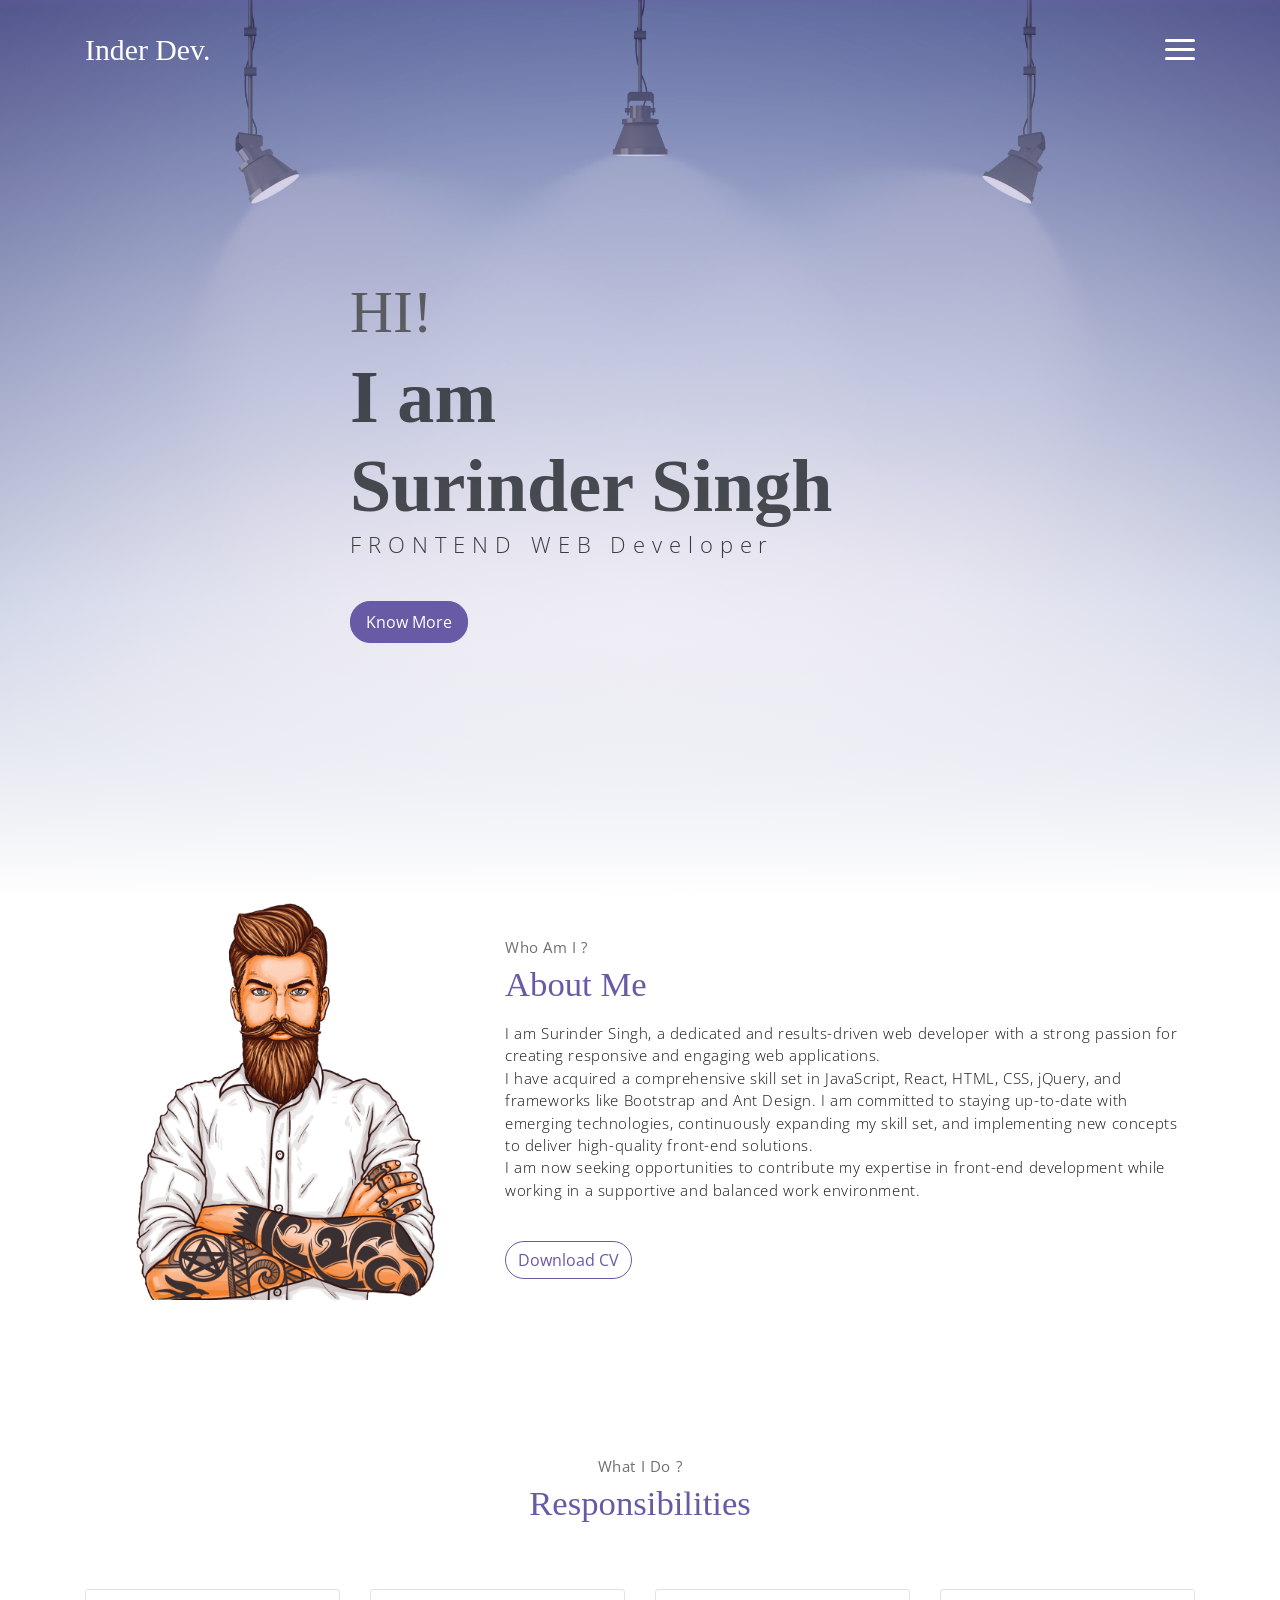
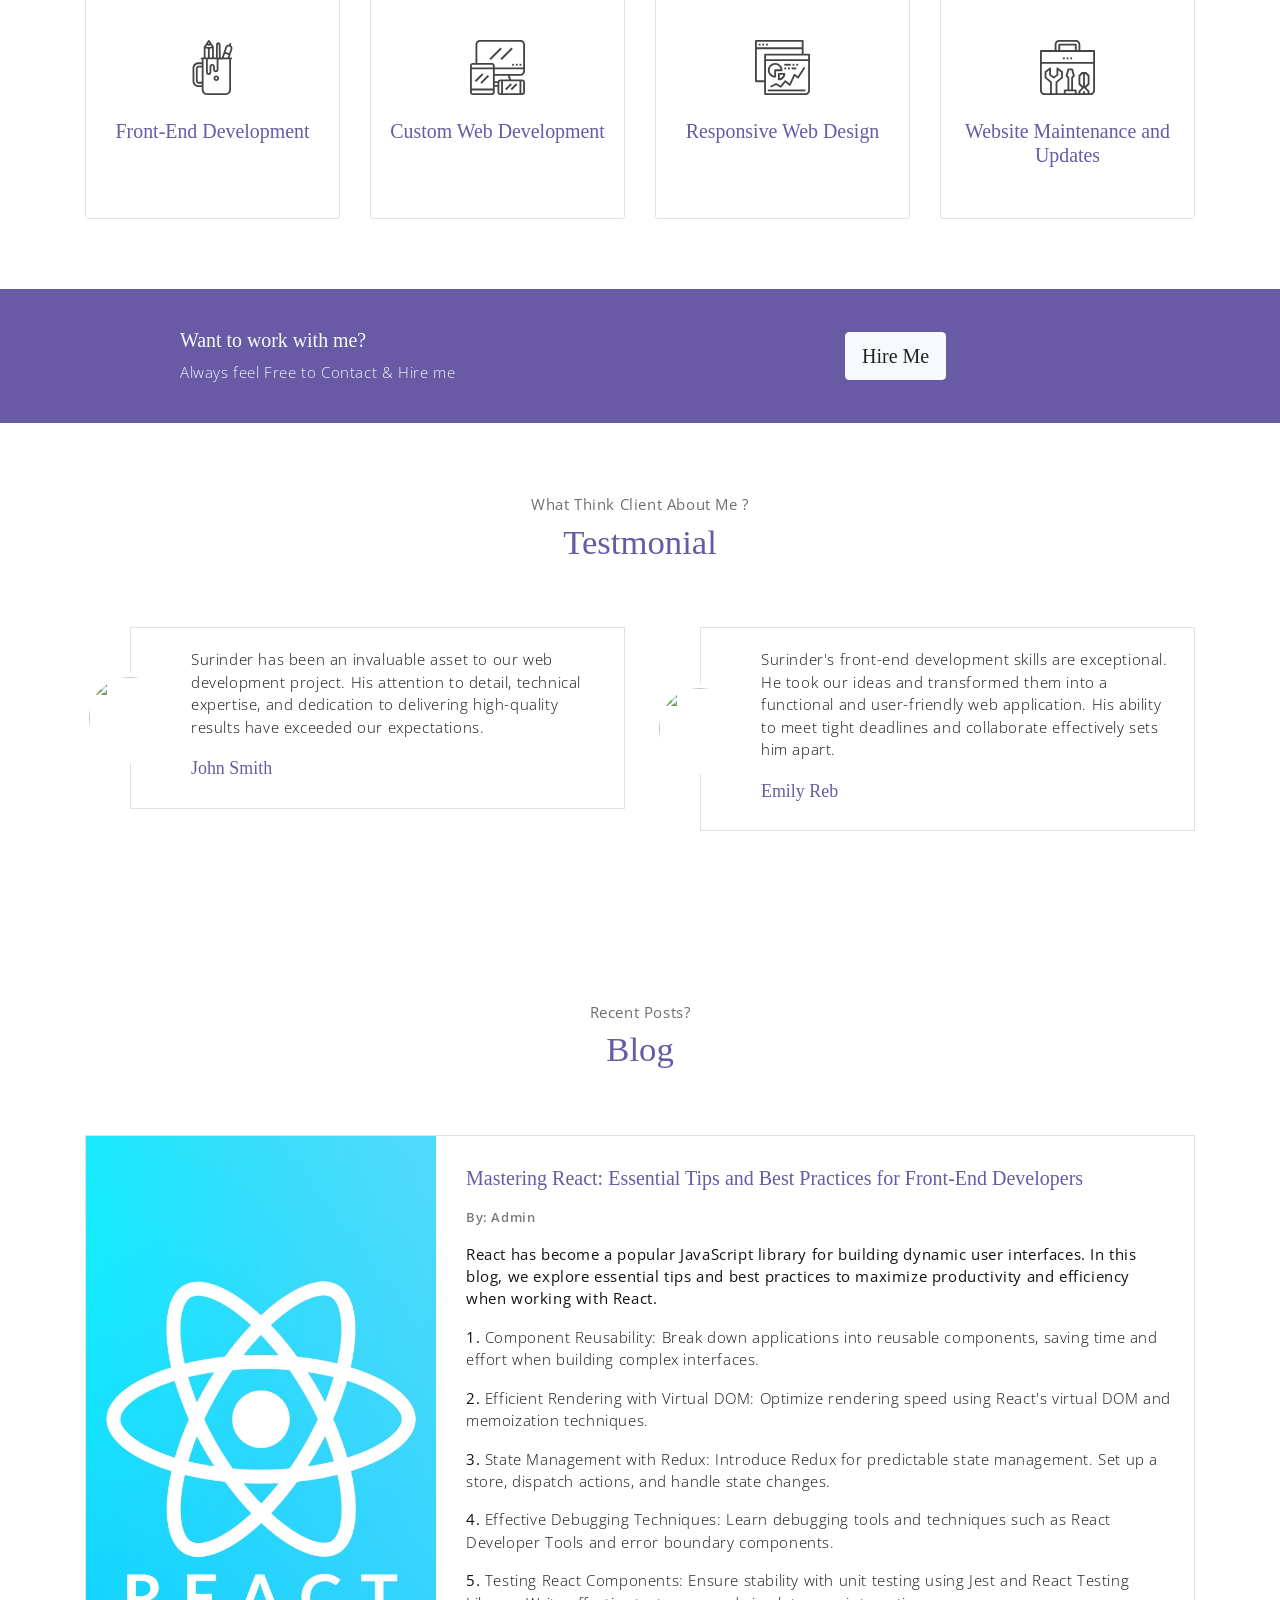
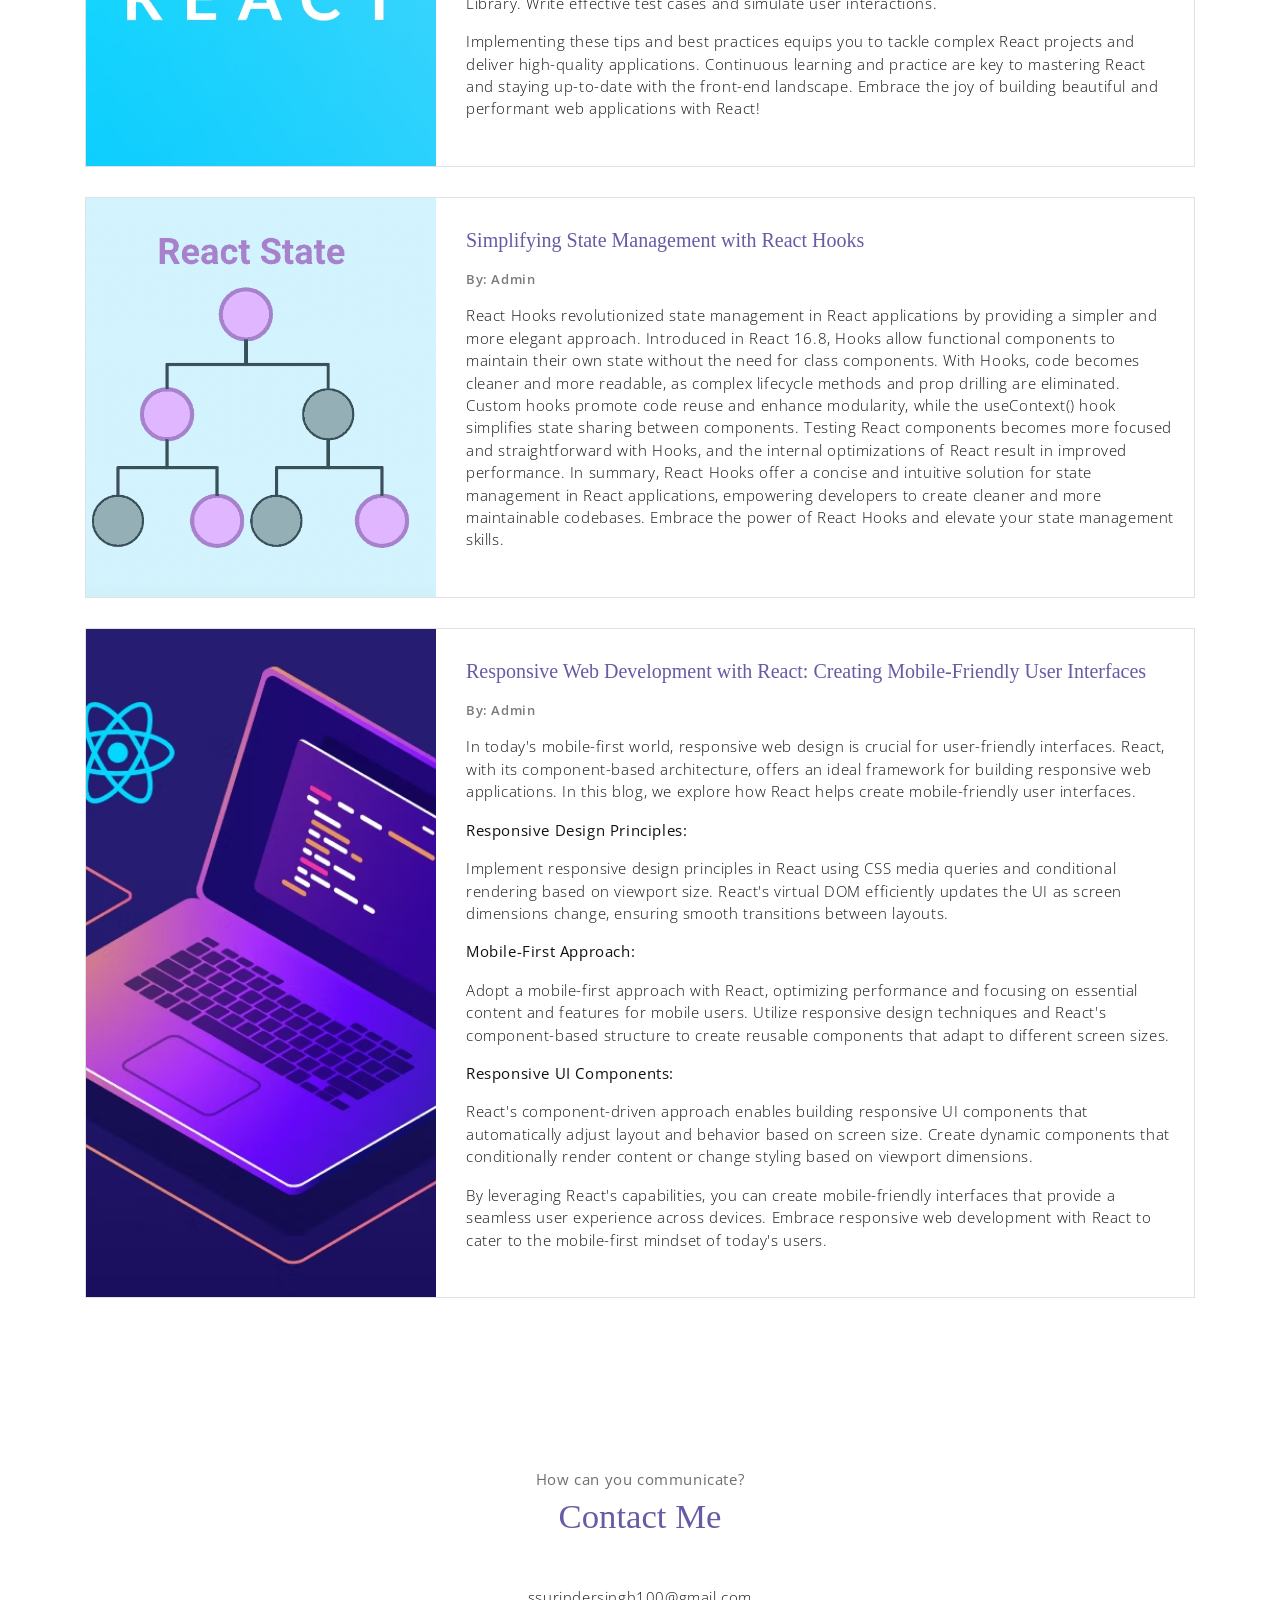
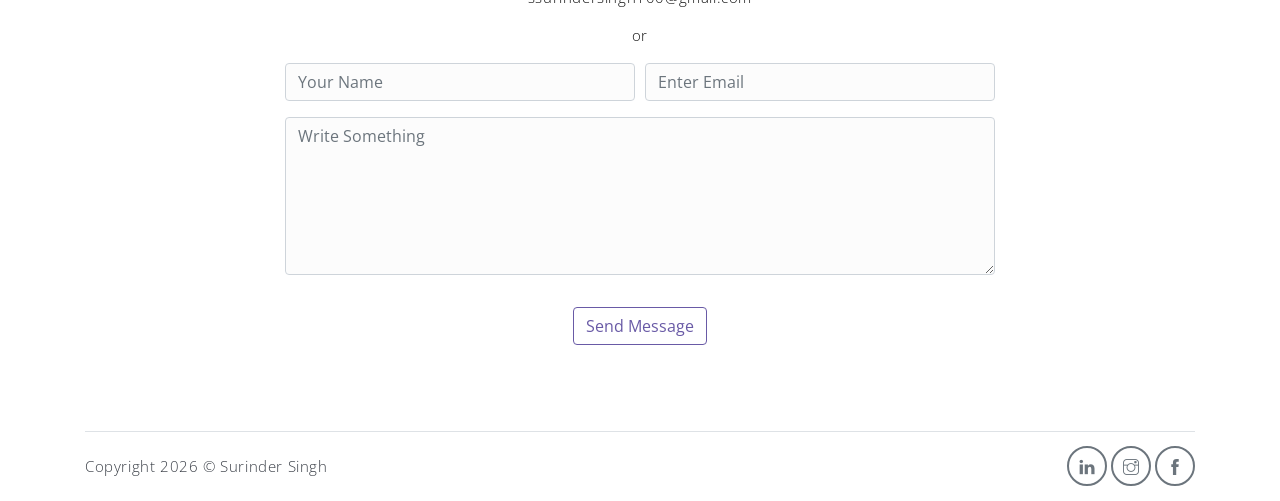
==== commit 091fa614: "header name updated." ====
--- a/index.html
+++ b/index.html
@@ -25,7 +25,7 @@
     <!-- Page Navbar -->
     <nav class="custom-navbar" data-spy="affix" data-offset-top="20">
       <div class="container">
-        <a class="logo" href="./index.html">Inder Dev</a>
+        <a class="logo" href="./index.html">Inder Dev.</a>
         <ul class="nav">
           <li class="item">
             <a class="link" href="#home">Home</a>
@@ -631,30 +631,27 @@
             <div class="form-group col-sm-6">
               <input
                 type="text"
-                name="name"
                 size="50"
                 class="form-control"
-                placeholder="Your Full Name"
+                placeholder="Your Name"
                 required
               />
             </div>
             <div class="form-group col-sm-6">
               <input
                 type="email"
-                name="email"
                 class="form-control"
-                placeholder="Enter Your Email"
+                placeholder="Enter Email"
                 requried
               />
             </div>
             <div class="form-group col-sm-12">
               <textarea
-                name="message"
-                id="message"
+                name="comment"
+                id="comment"
                 rows="6"
                 class="form-control"
-                placeholder="Write Your Message..."
-                required
+                placeholder="Write Something"
               ></textarea>
             </div>
             <div class="form-group col-sm-12 mt-3">
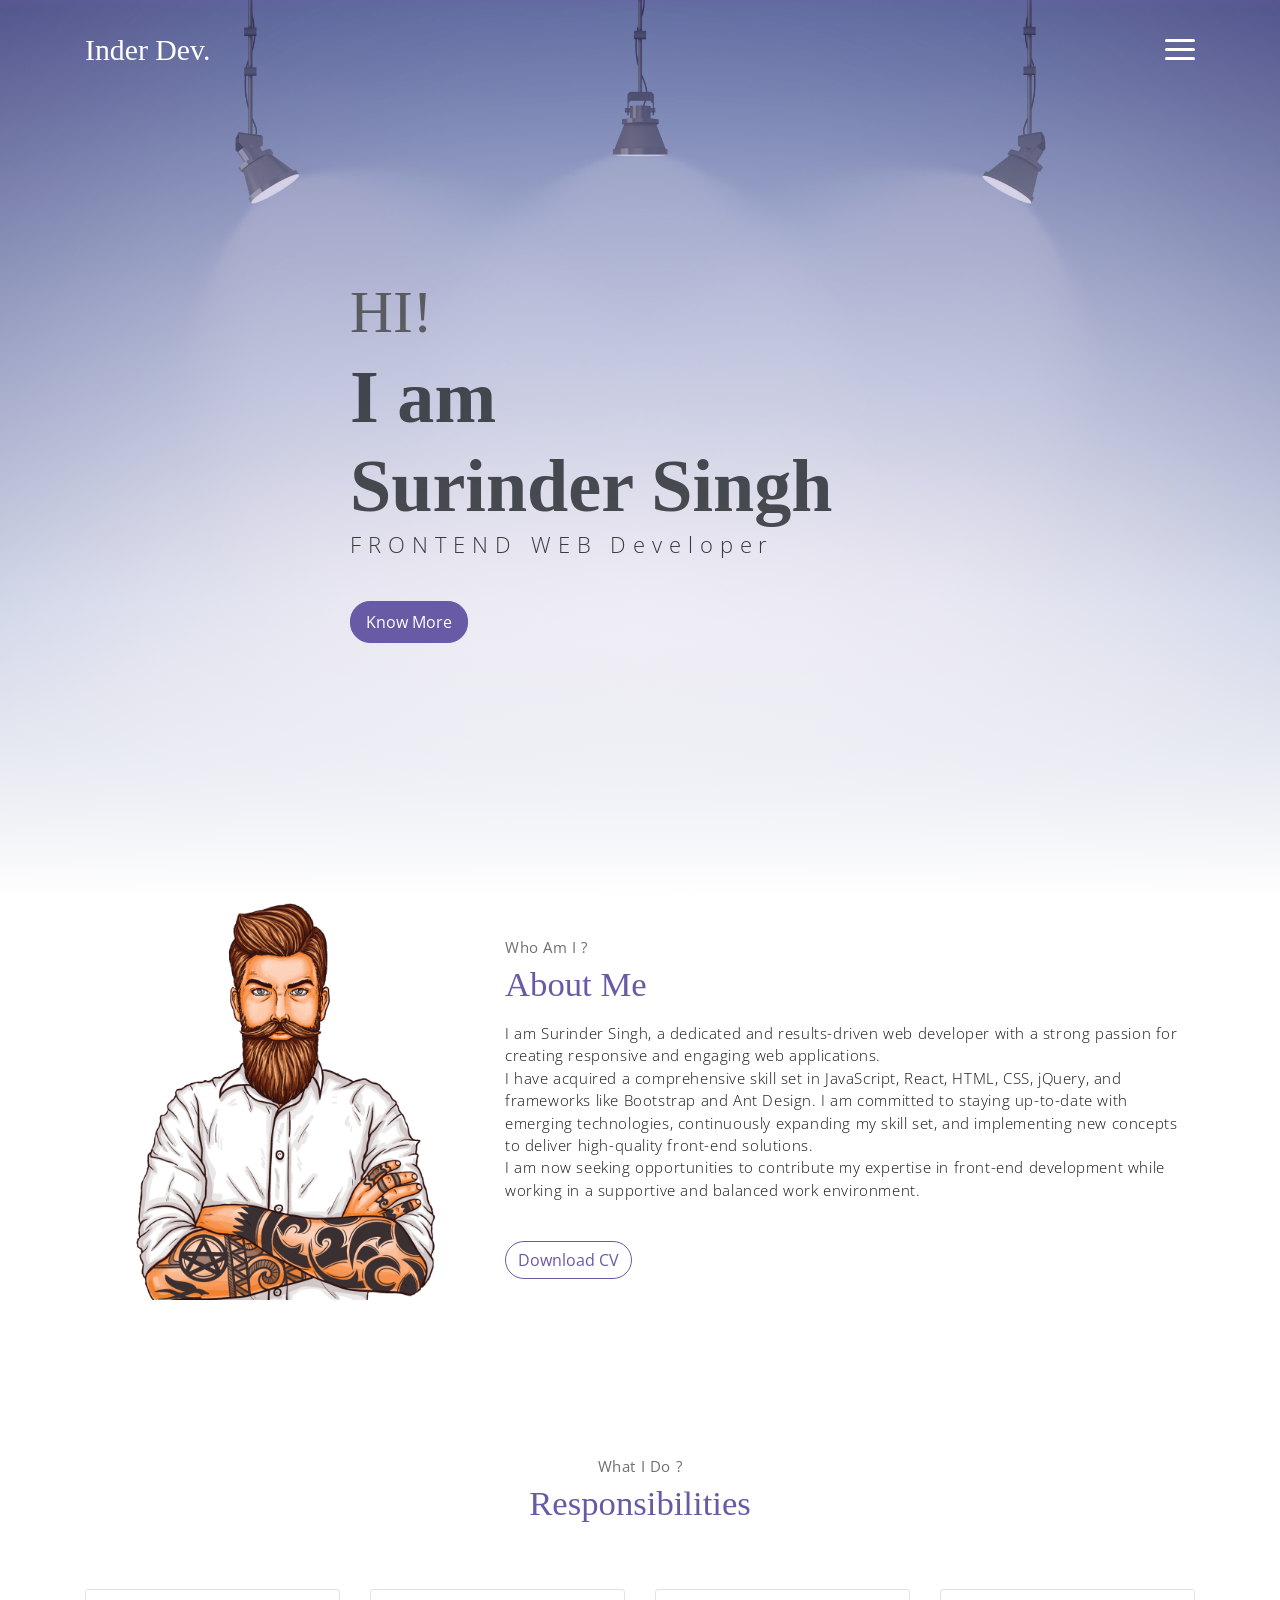
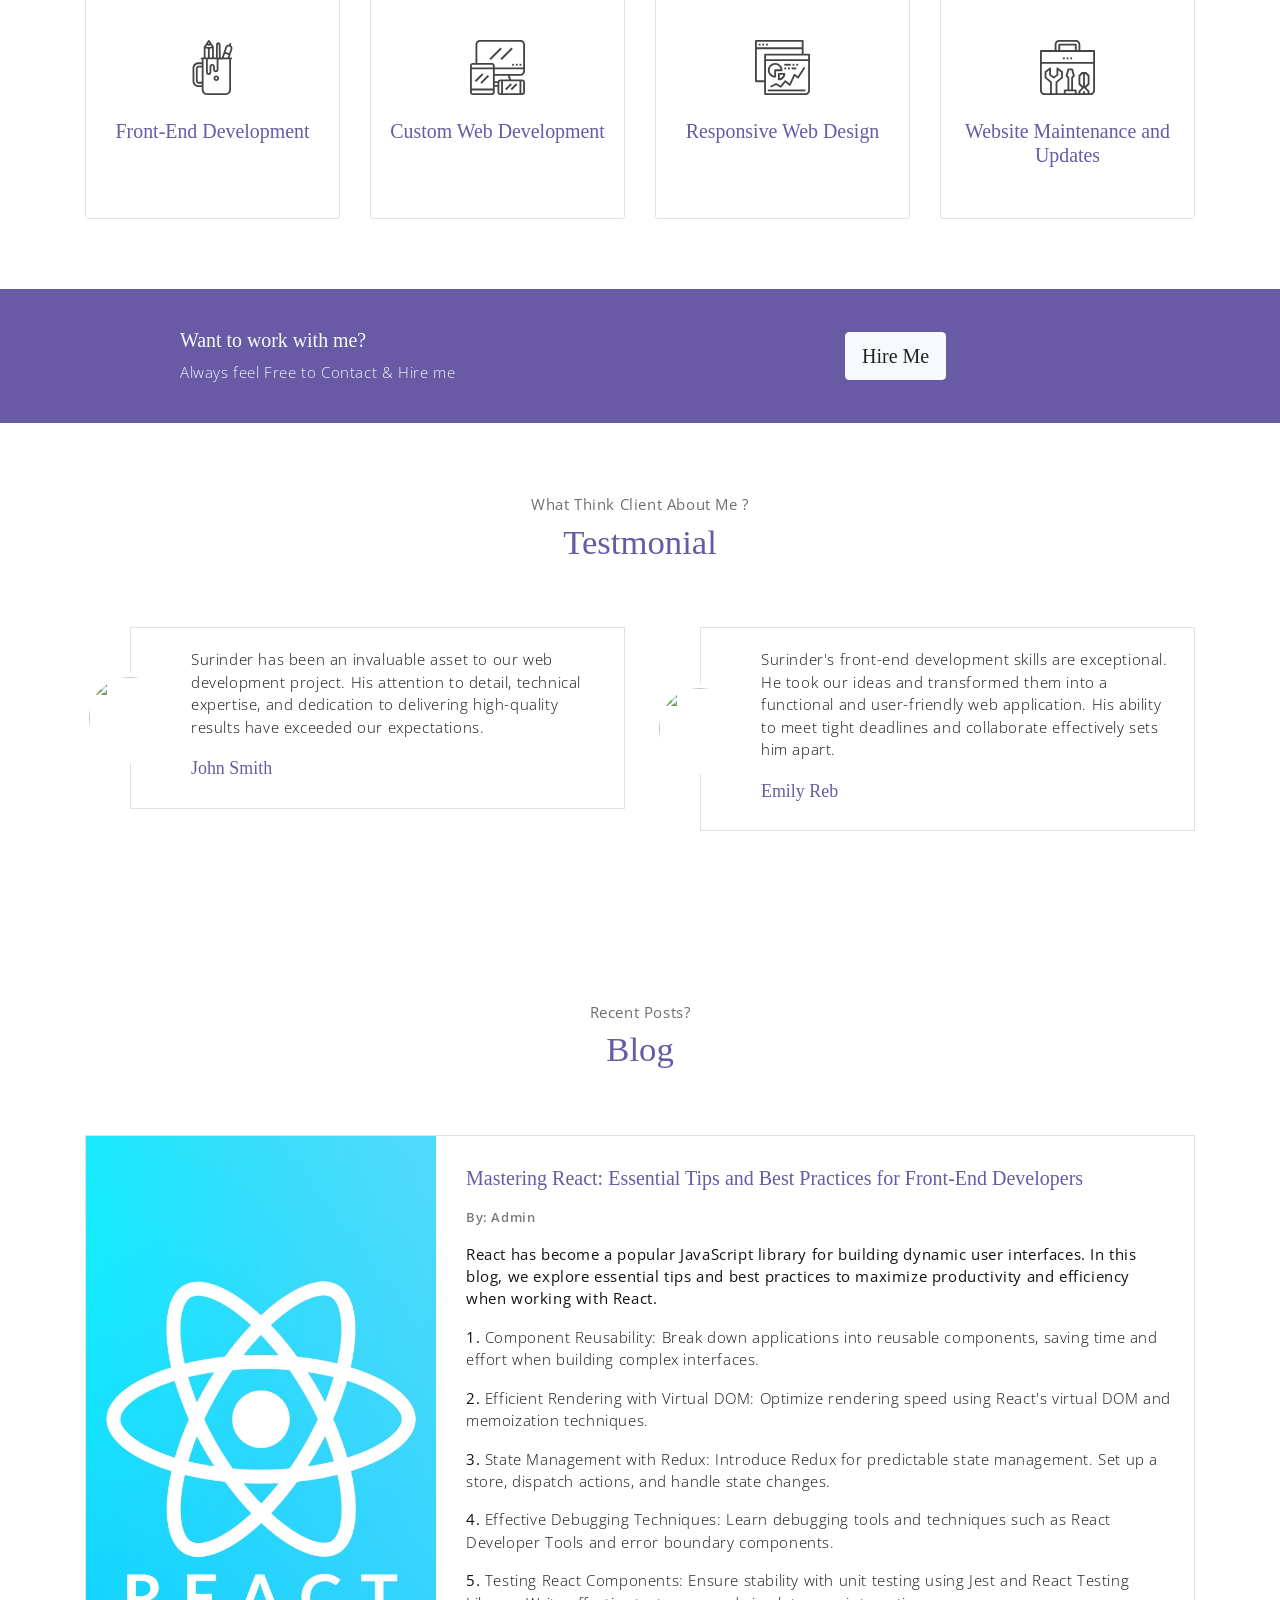
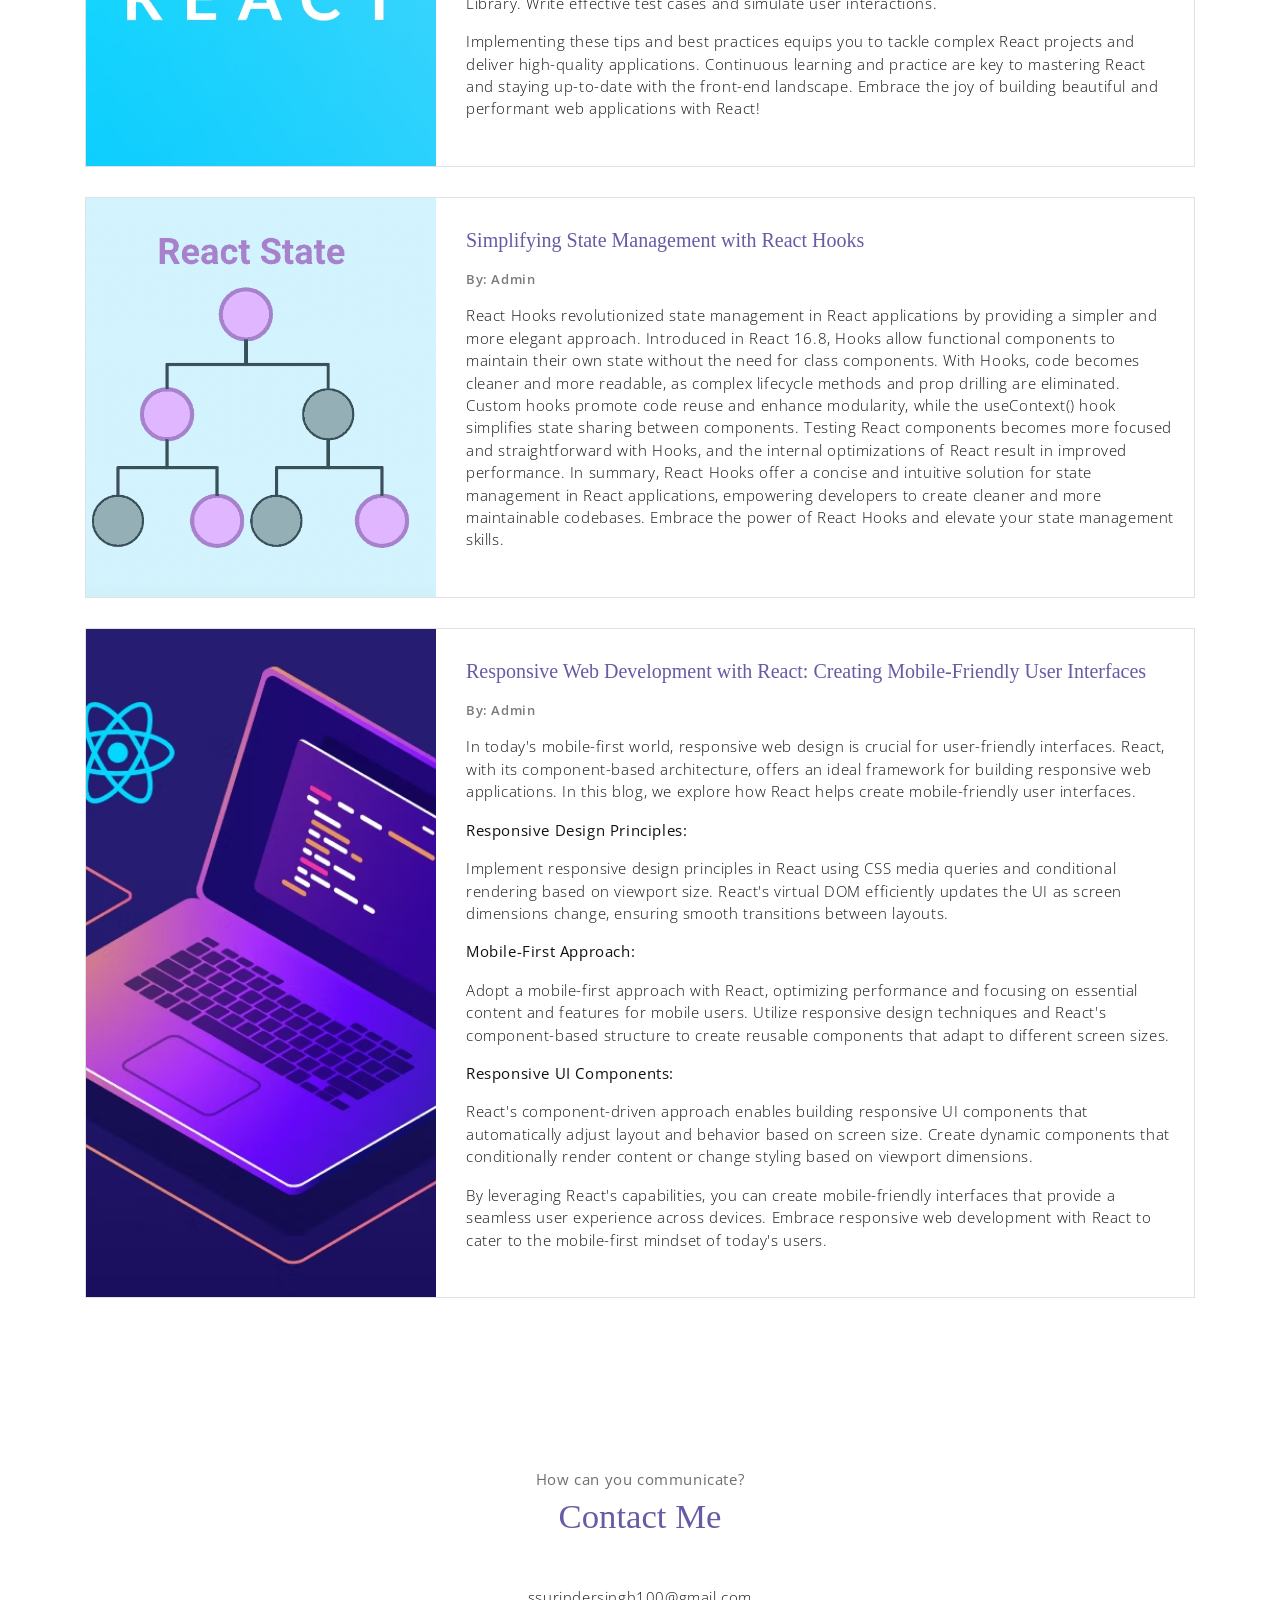
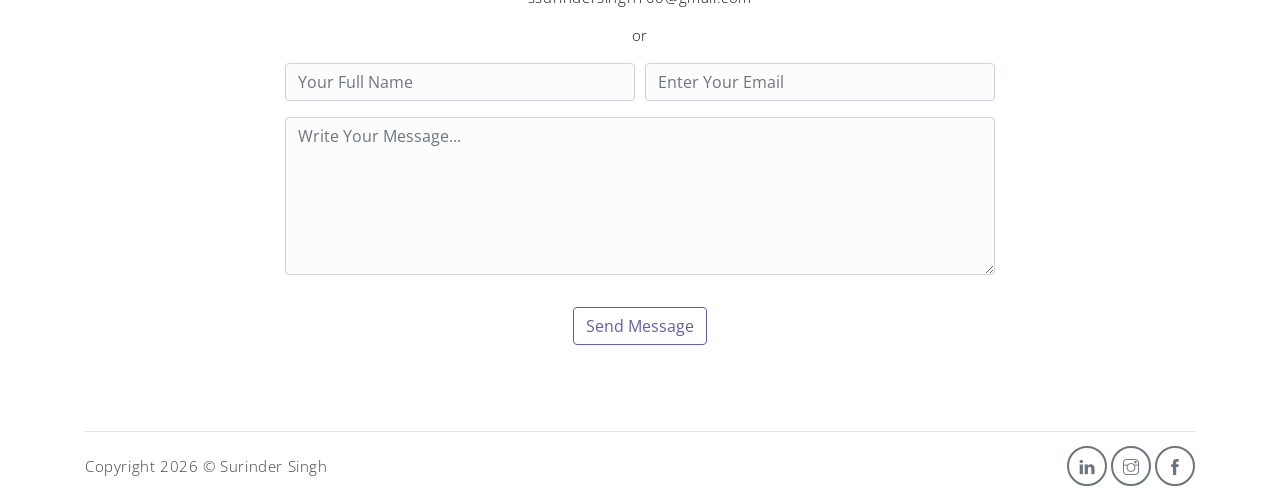
==== commit 6a385319: "Merge branch 'main' of https://github.com/SurinderSing/inder-dev-portfolio" ====
--- a/index.html
+++ b/index.html
@@ -631,27 +631,30 @@
             <div class="form-group col-sm-6">
               <input
                 type="text"
+                name="name"
                 size="50"
                 class="form-control"
-                placeholder="Your Name"
+                placeholder="Your Full Name"
                 required
               />
             </div>
             <div class="form-group col-sm-6">
               <input
                 type="email"
+                name="email"
                 class="form-control"
-                placeholder="Enter Email"
+                placeholder="Enter Your Email"
                 requried
               />
             </div>
             <div class="form-group col-sm-12">
               <textarea
-                name="comment"
-                id="comment"
+                name="message"
+                id="message"
                 rows="6"
                 class="form-control"
-                placeholder="Write Something"
+                placeholder="Write Your Message..."
+                required
               ></textarea>
             </div>
             <div class="form-group col-sm-12 mt-3">
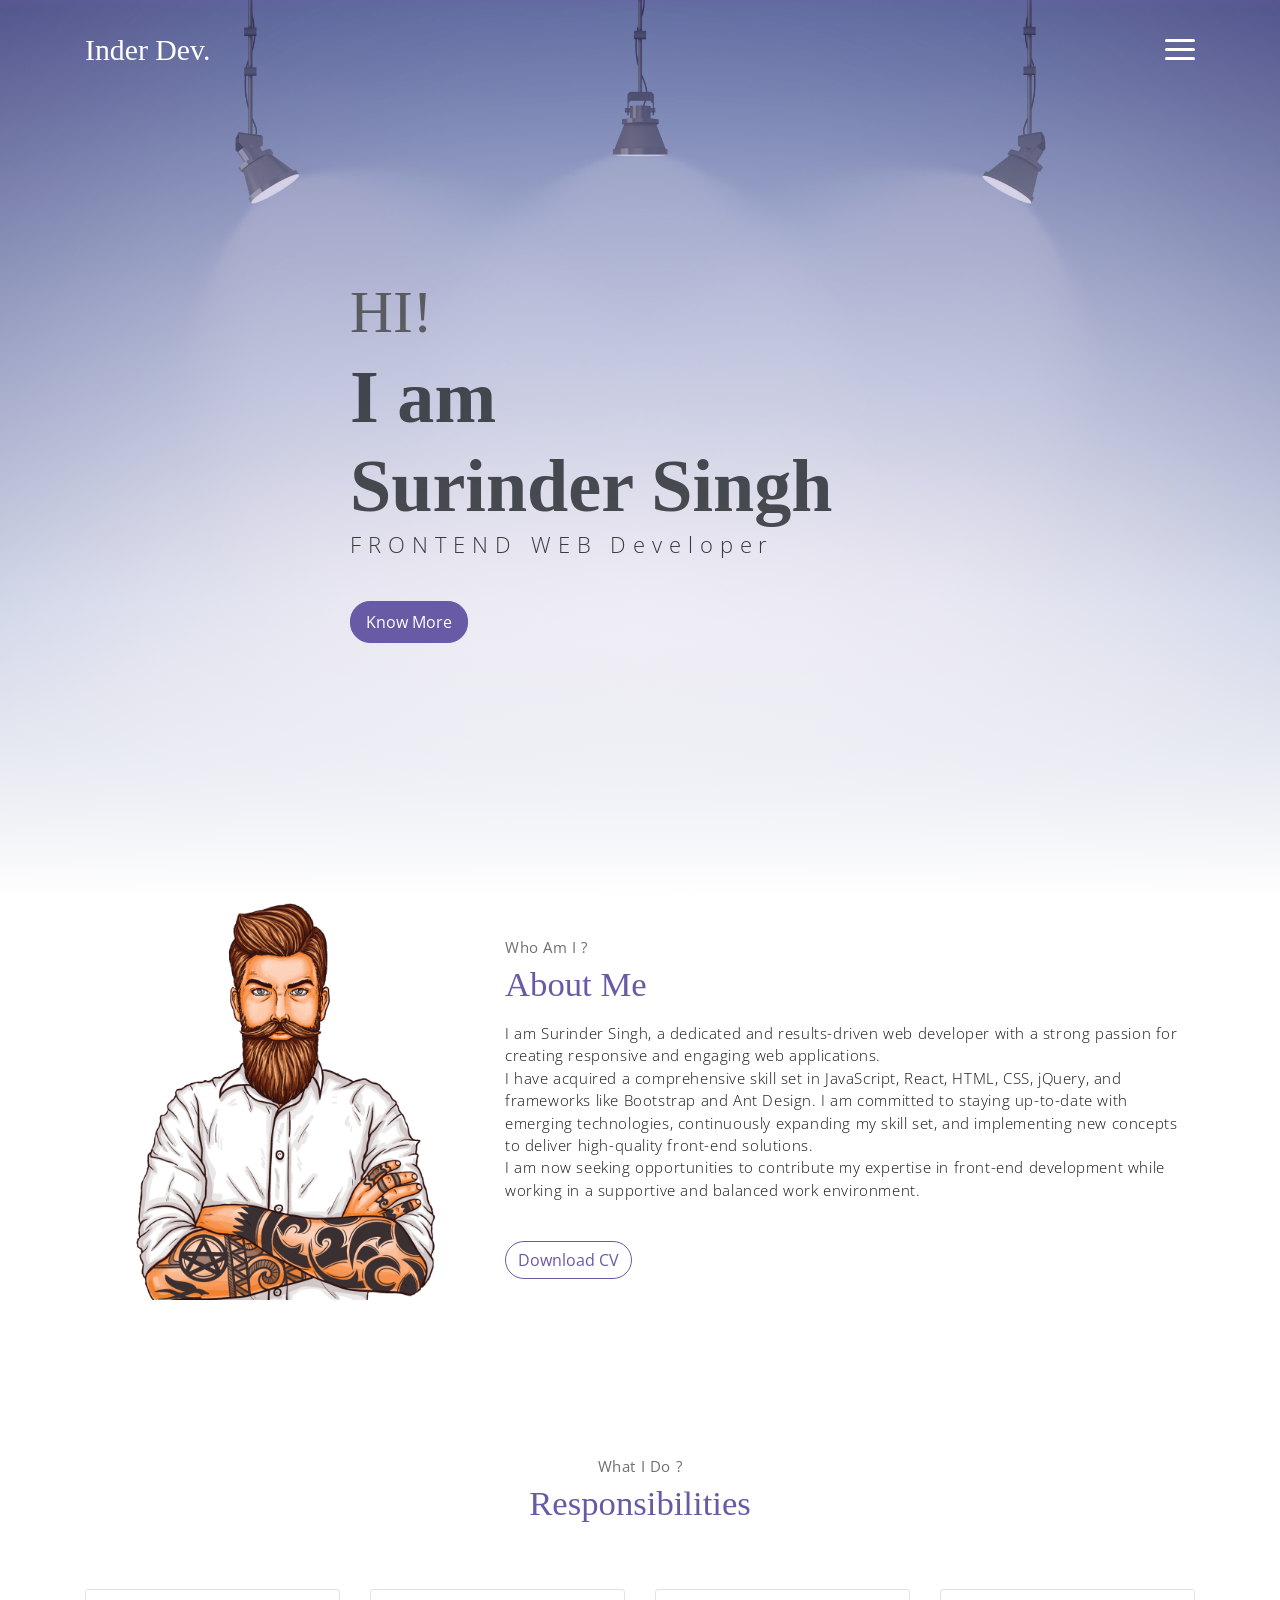
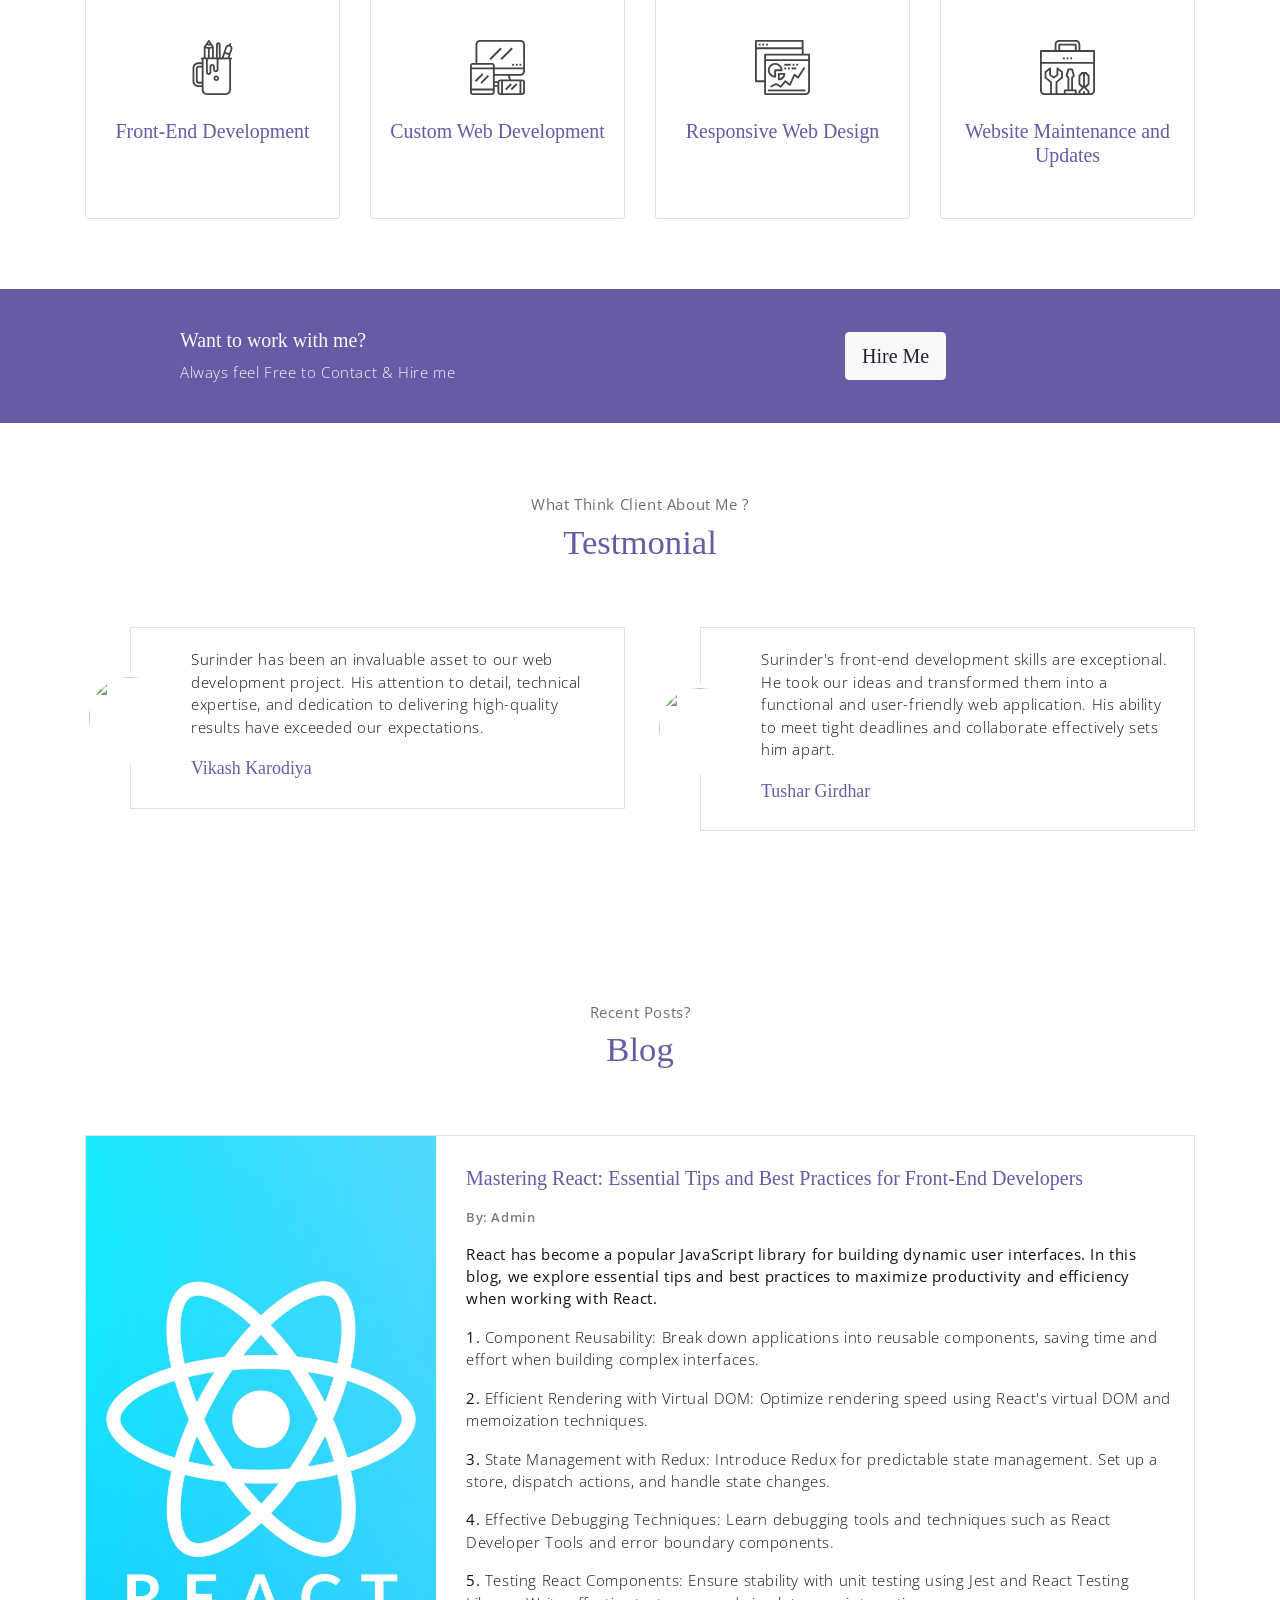
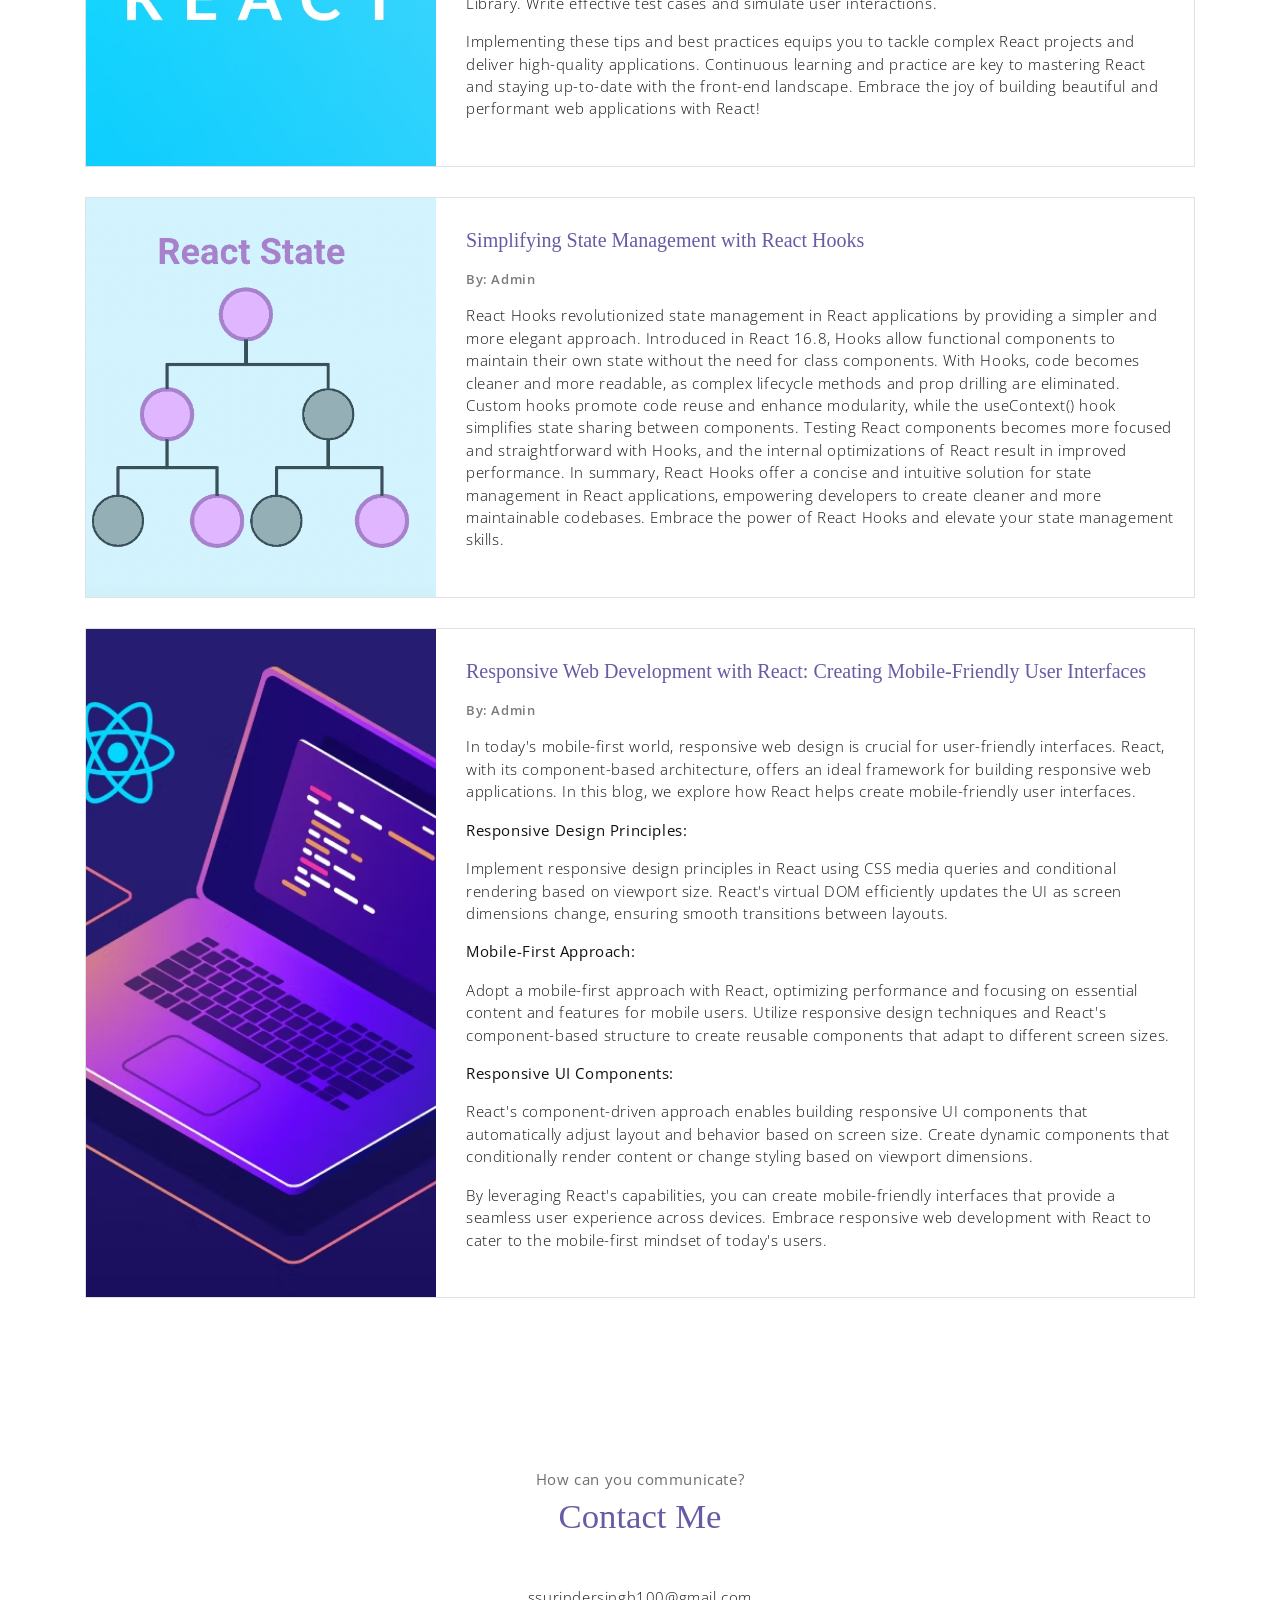
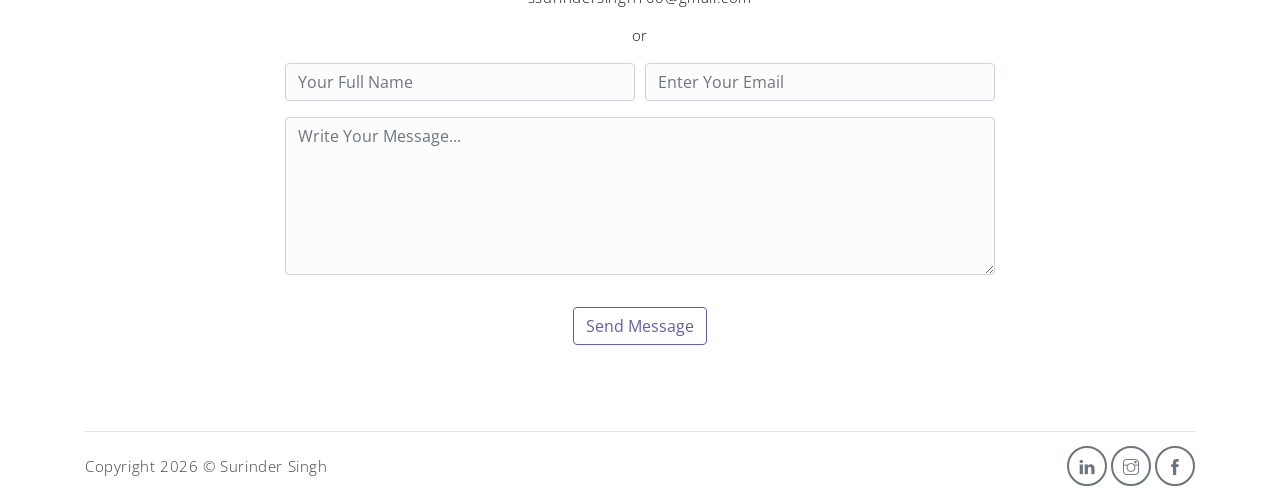
==== commit f83e939d: "changes" ====
--- a/index.html
+++ b/index.html
@@ -391,7 +391,7 @@
                   dedication to delivering high-quality results have exceeded
                   our expectations.
                 </p>
-                <h6 class="testimonial-card-title">John Smith</h6>
+                <h6 class="testimonial-card-title">Vikash Karodiya</h6>
               </div>
             </div>
           </div>
@@ -411,7 +411,7 @@
                   user-friendly web application. His ability to meet tight
                   deadlines and collaborate effectively sets him apart.
                 </p>
-                <h6 class="testimonial-card-title">Emily Reb</h6>
+                <h6 class="testimonial-card-title">Tushar Girdhar</h6>
               </div>
             </div>
           </div>
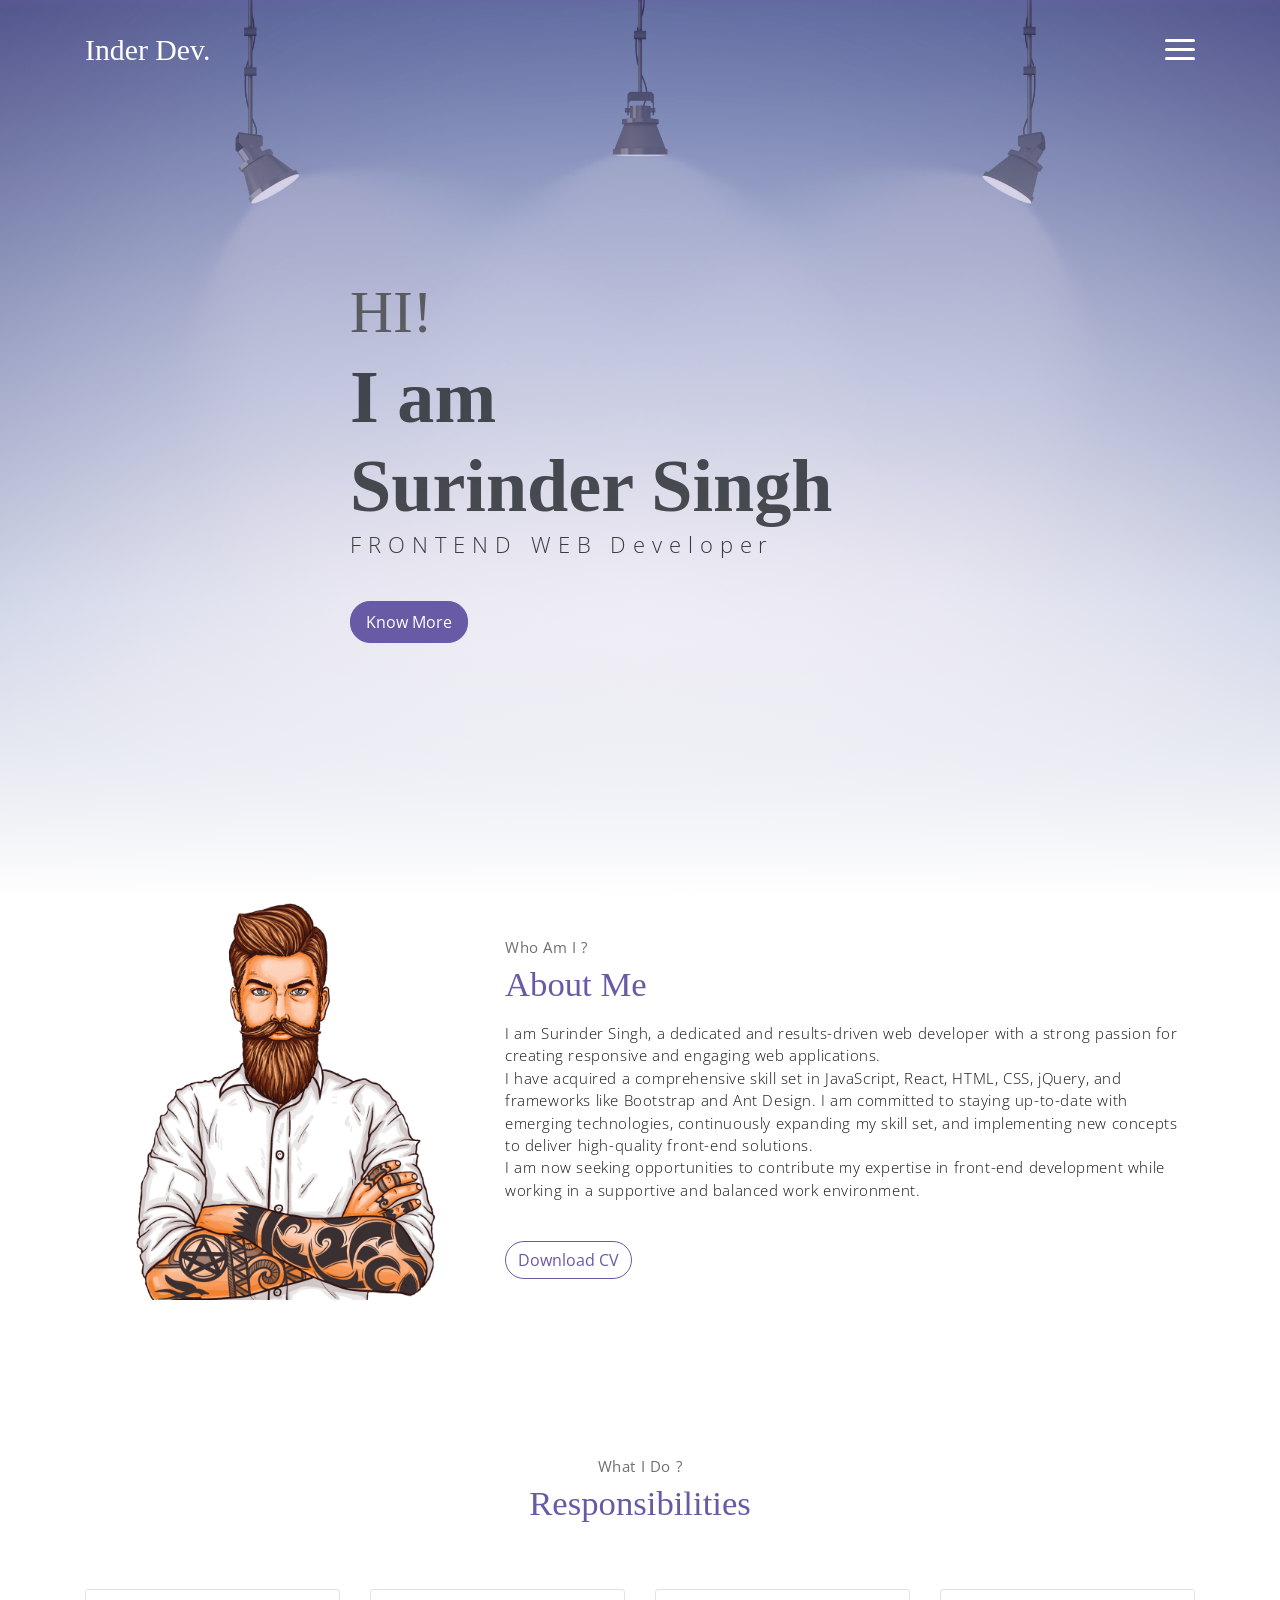
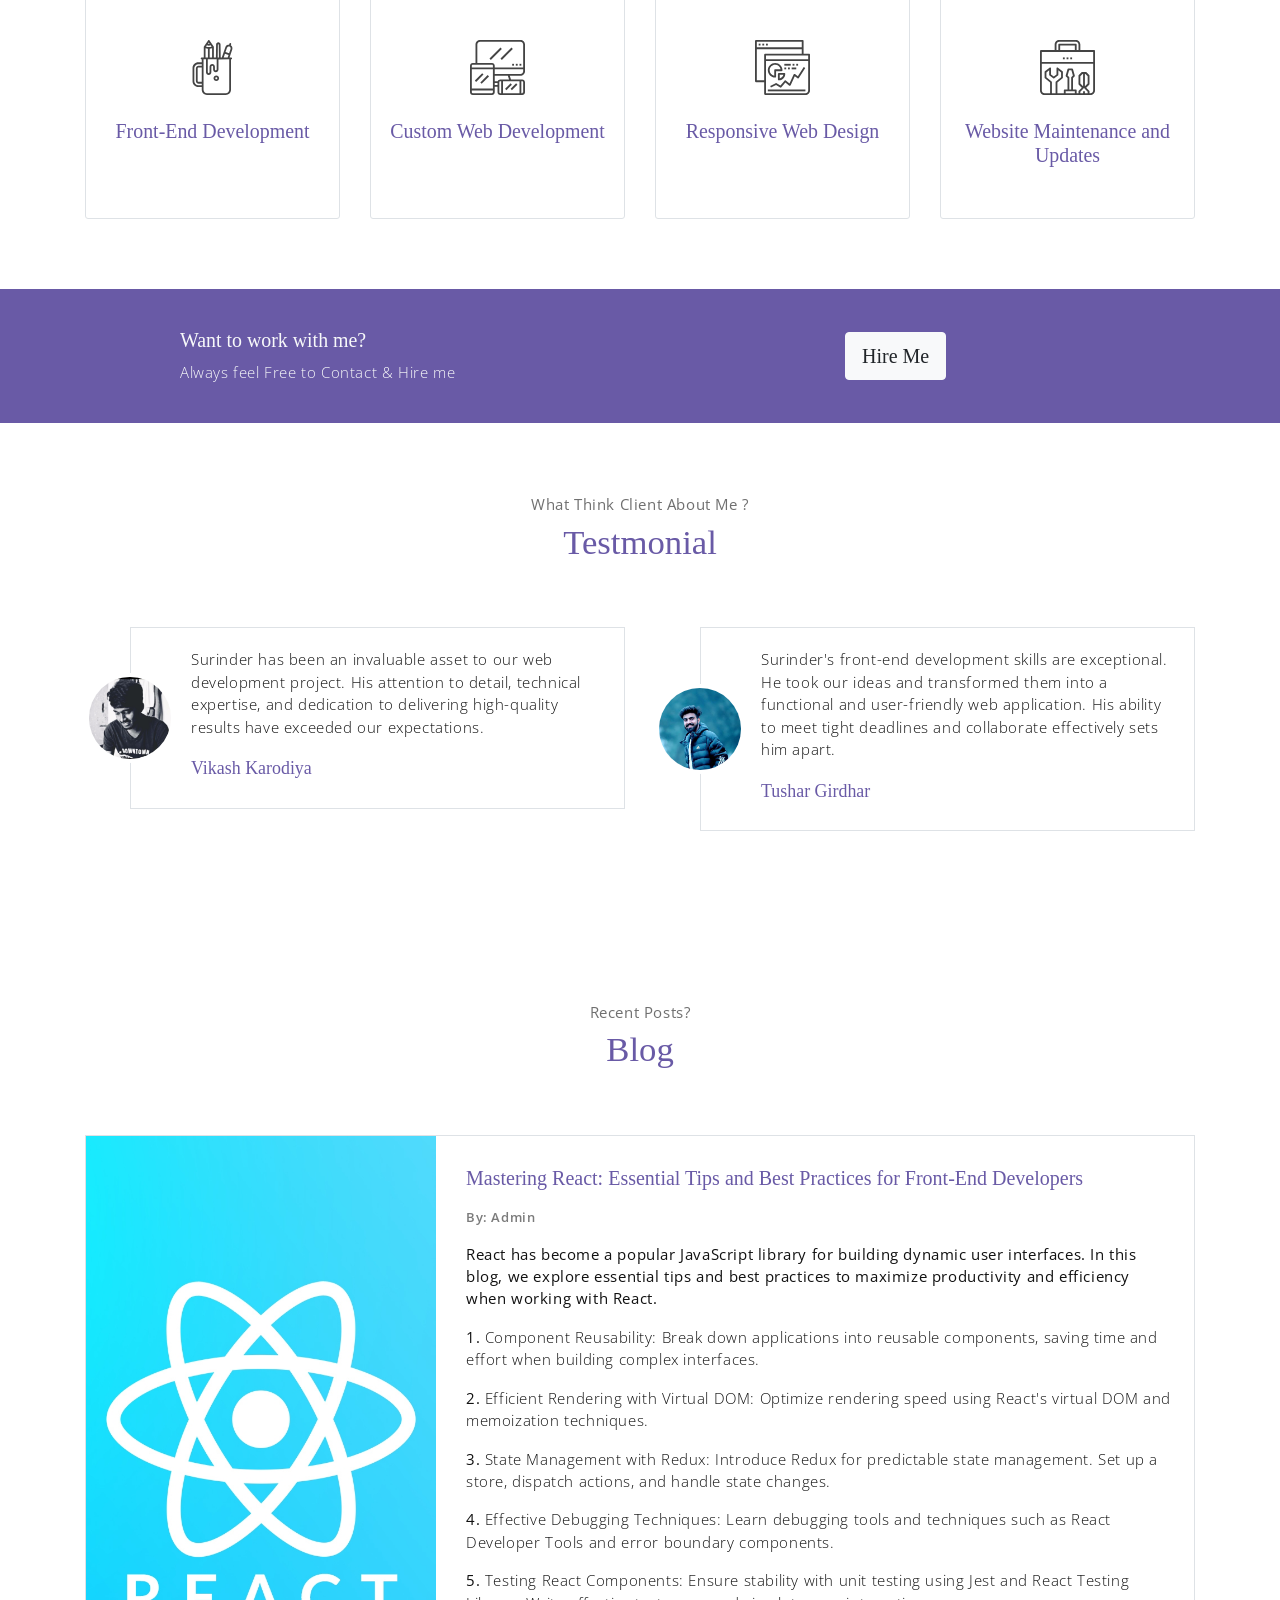
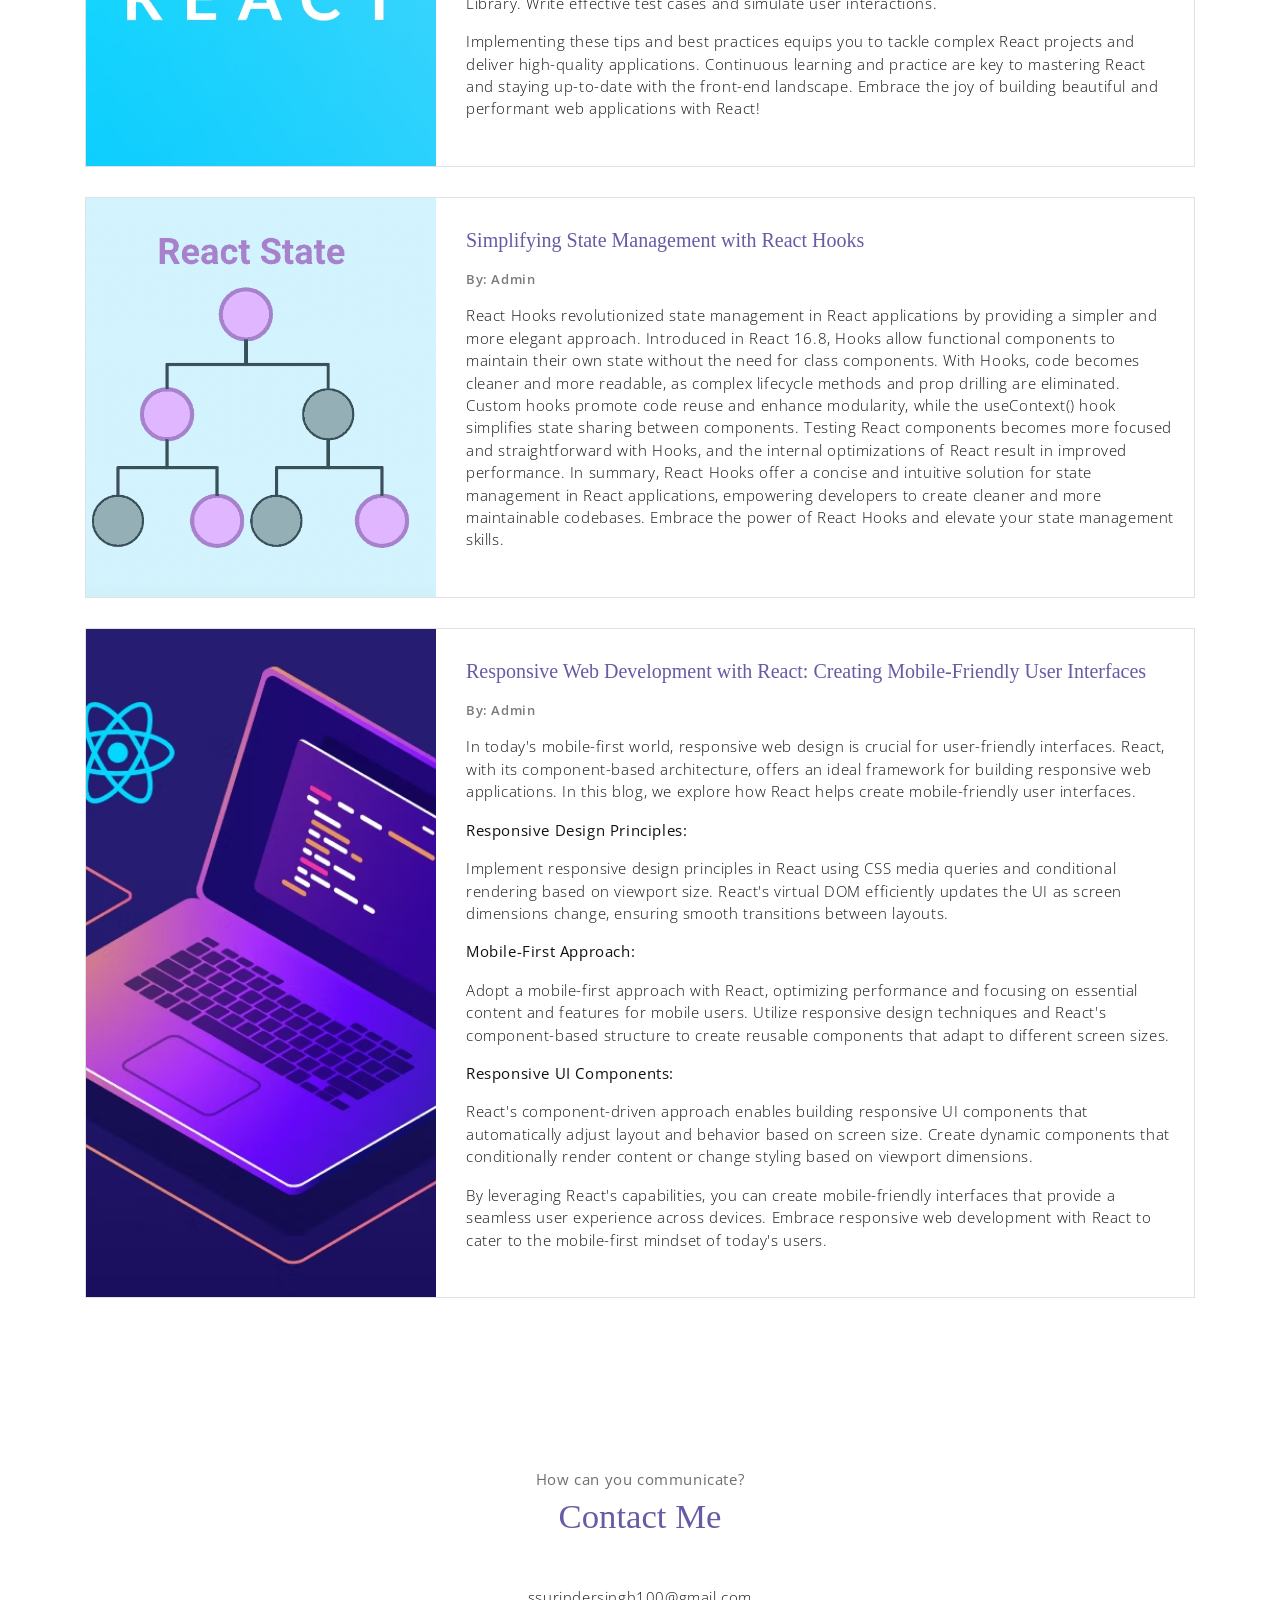
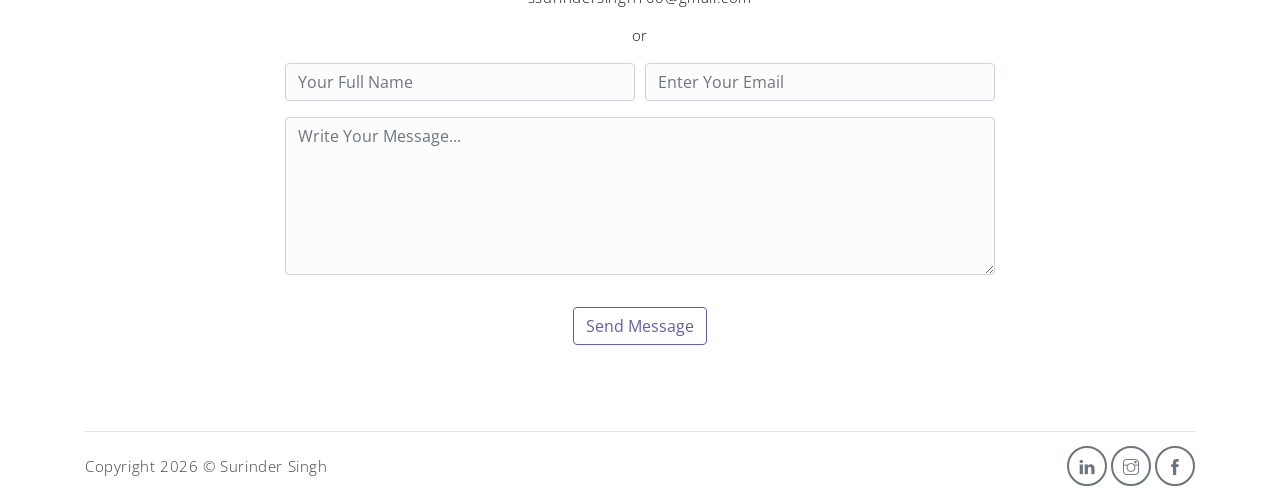
==== commit f5553ea0: "added tushar and vikas photos.'" ====
--- a/index.html
+++ b/index.html
@@ -379,7 +379,7 @@
             <div class="testimonial-card">
               <div class="testimonial-card-img-holder">
                 <img
-                  src="assets/imgs/avatar2.jpg"
+                  src="assets/imgs/avatar2.jpeg"
                   class="testimonial-card-img"
                   alt=""
                 />
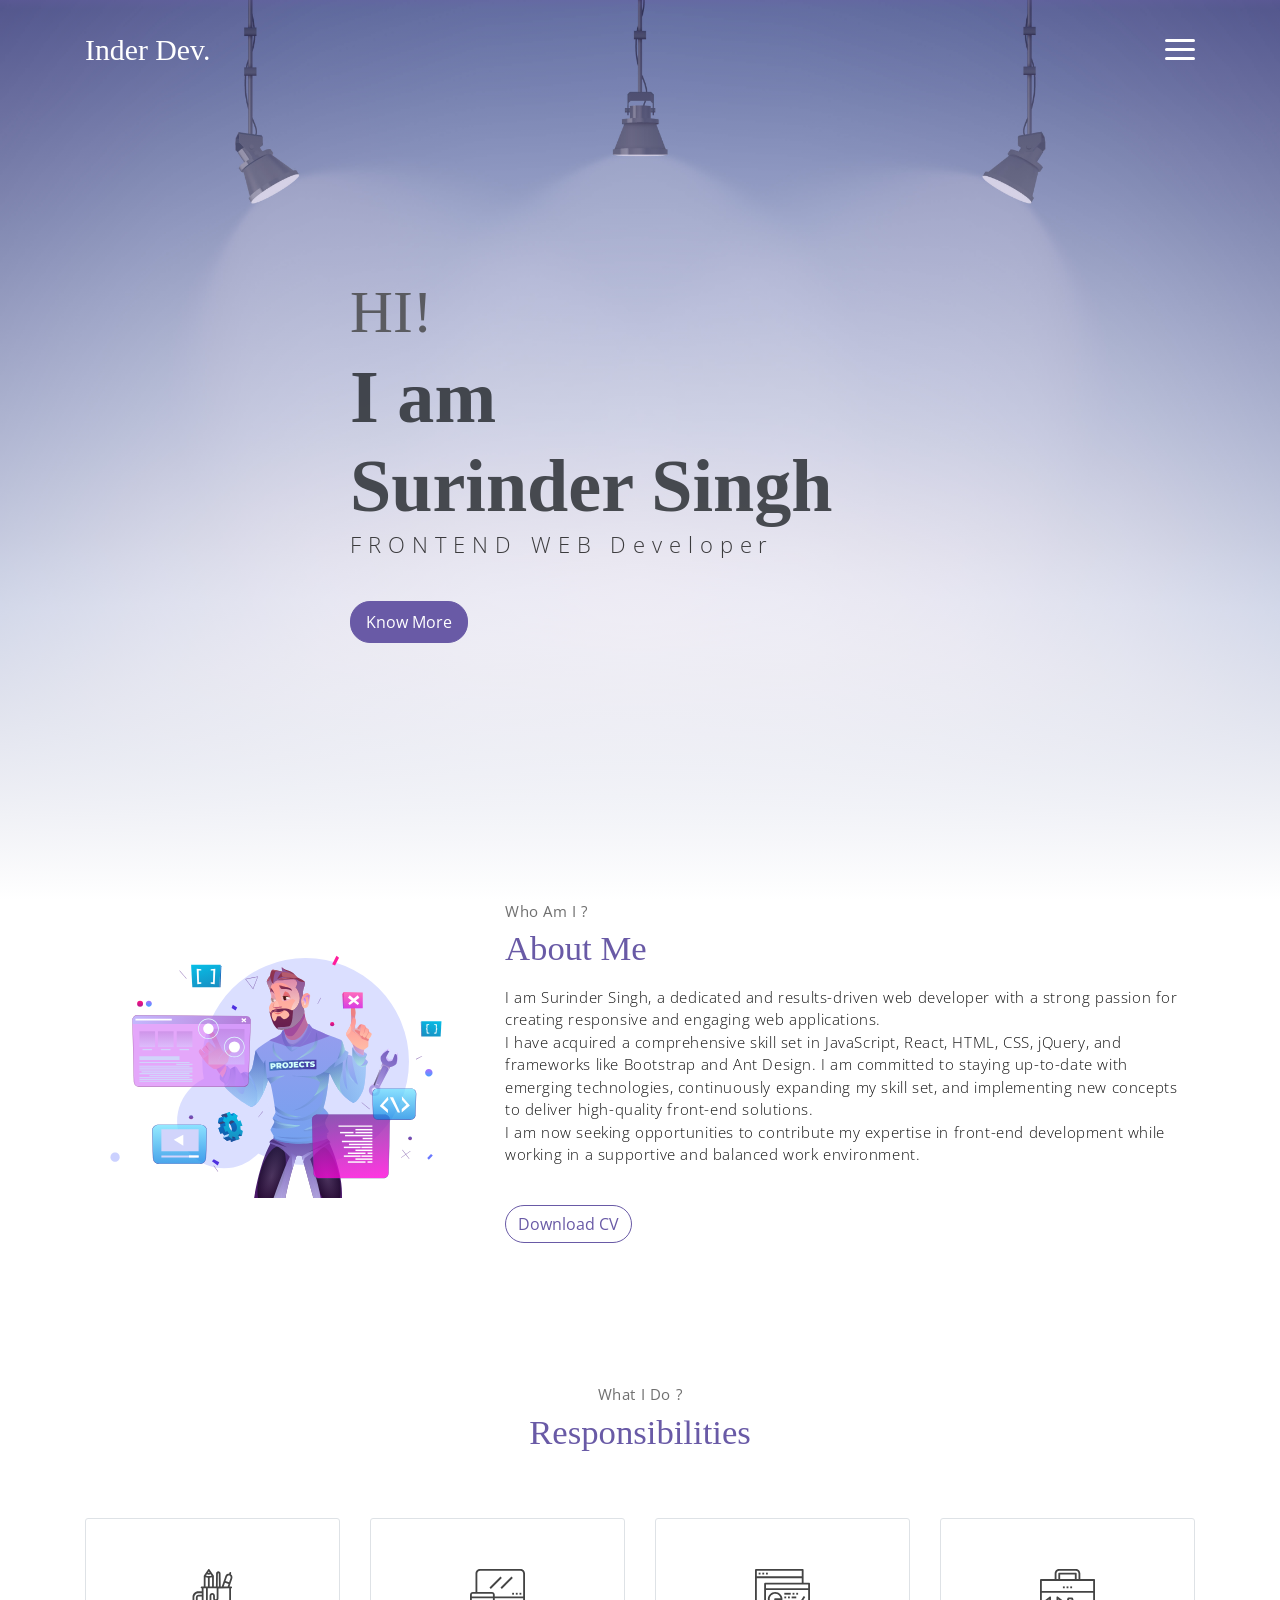
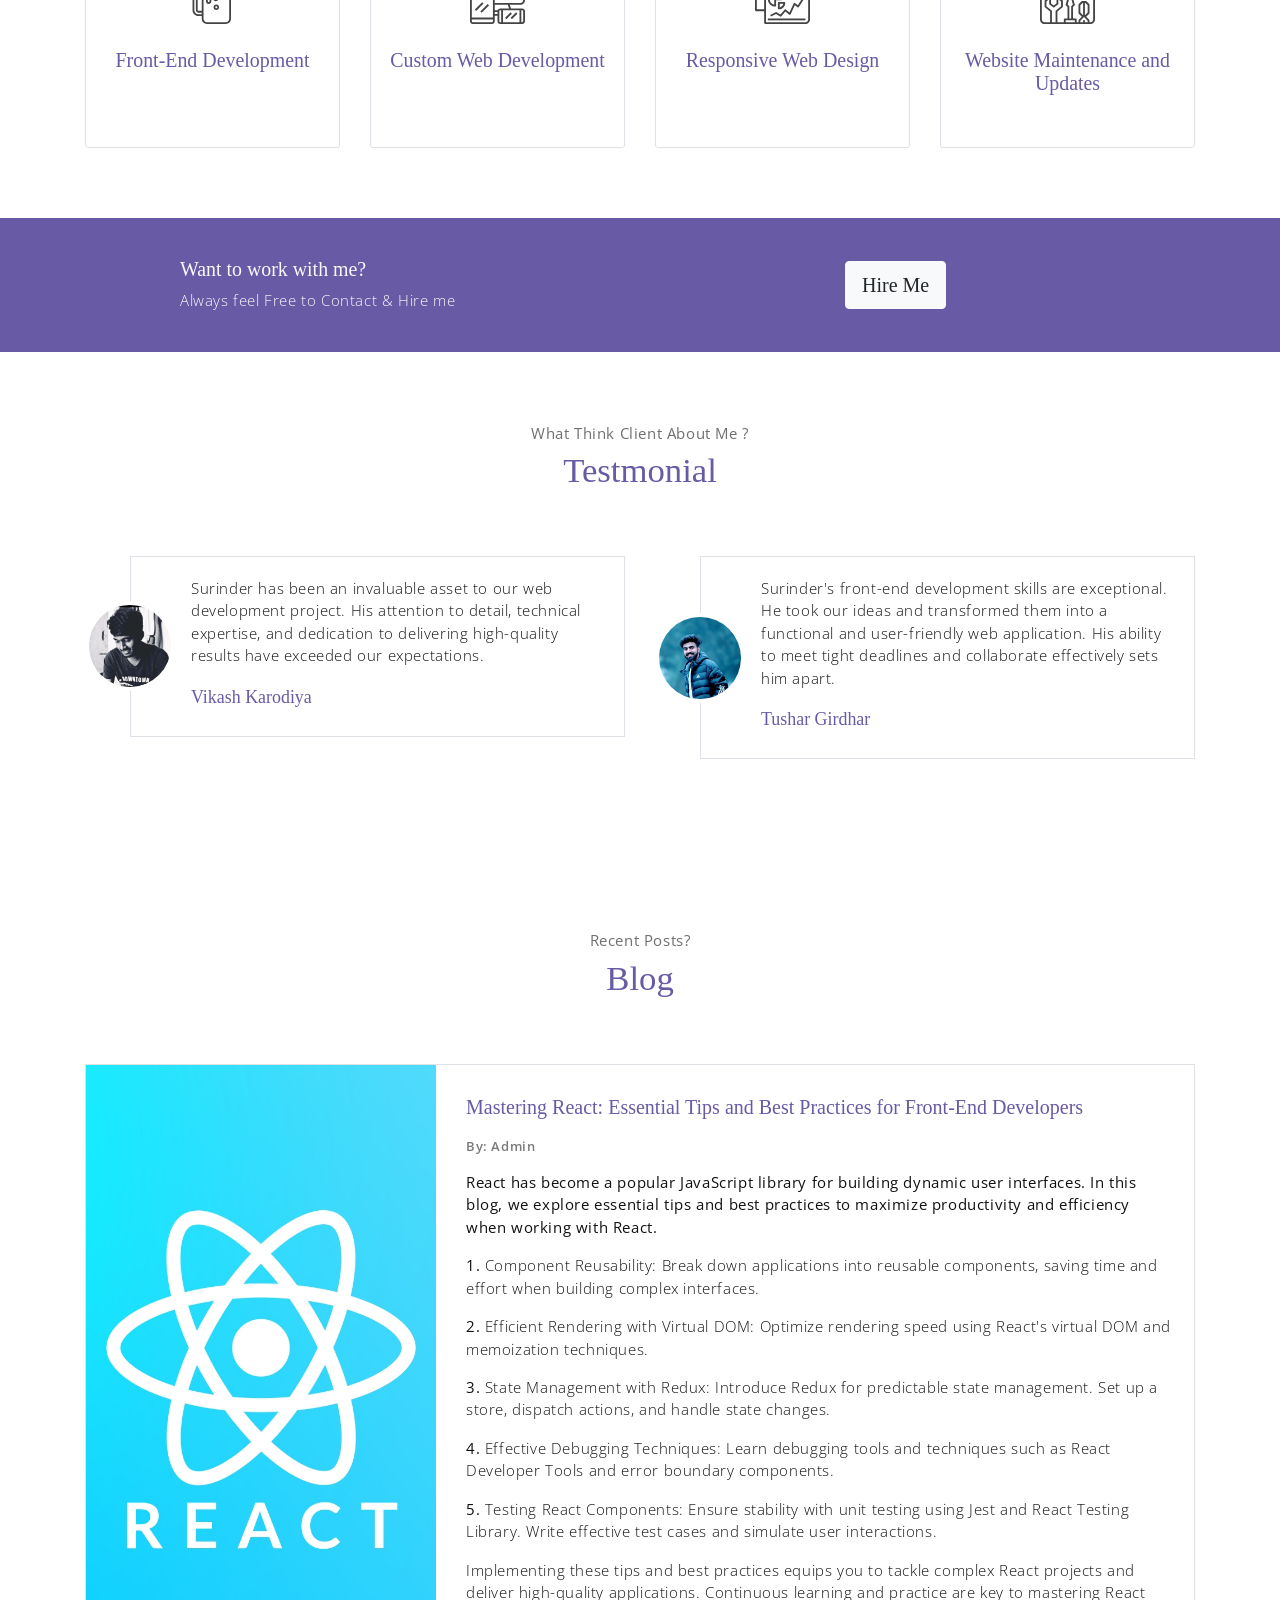
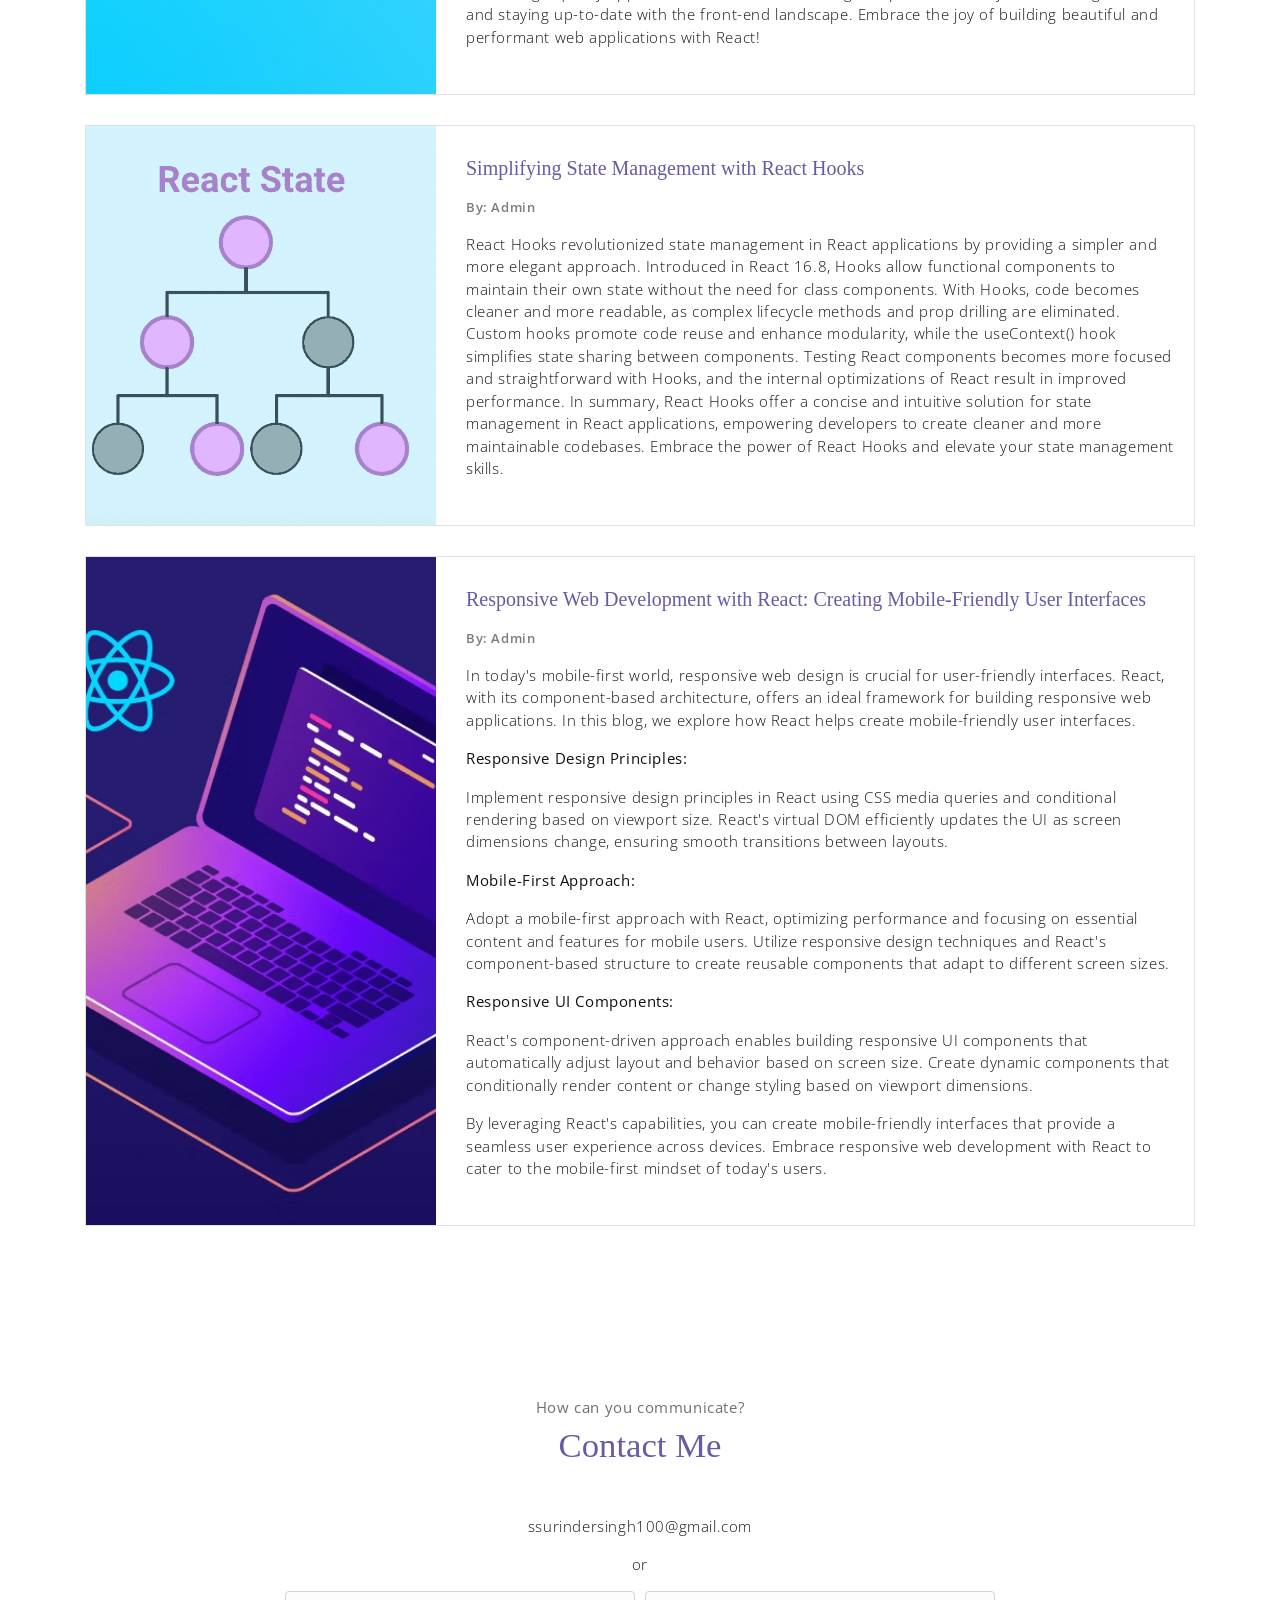
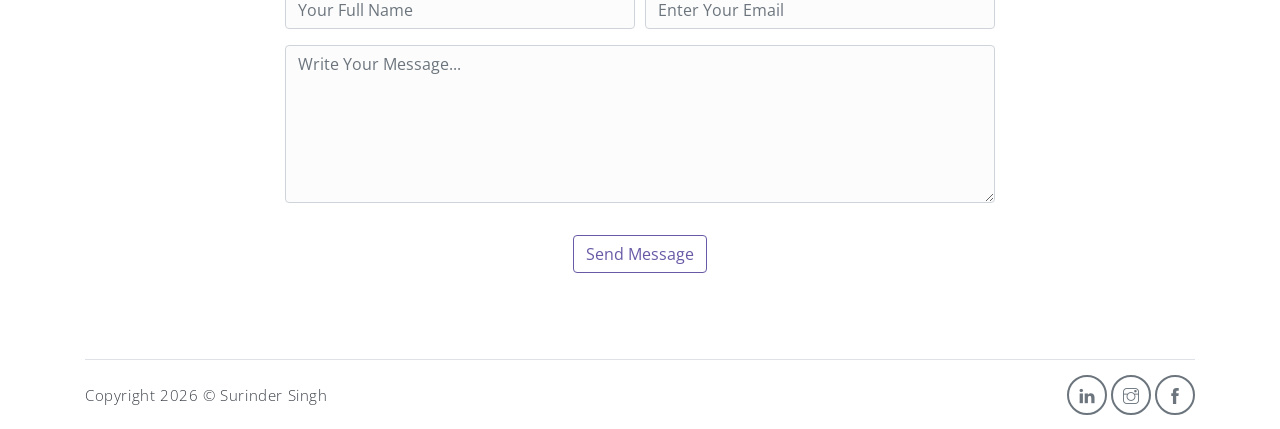
==== commit 06923133: "resume and about page img updated." ====
--- a/index.html
+++ b/index.html
@@ -87,7 +87,7 @@
         <!-- about wrapper -->
         <div class="about">
           <div class="about-img-holder">
-            <img src="assets/imgs/man.png" class="about-img" alt="" />
+            <img src="assets/imgs/about-main-img.svg" class="about-img" alt="" />
             <!-- <img
               src="/assets/imgs/my-logo/1687592175Fish2.svg"
               alt=""
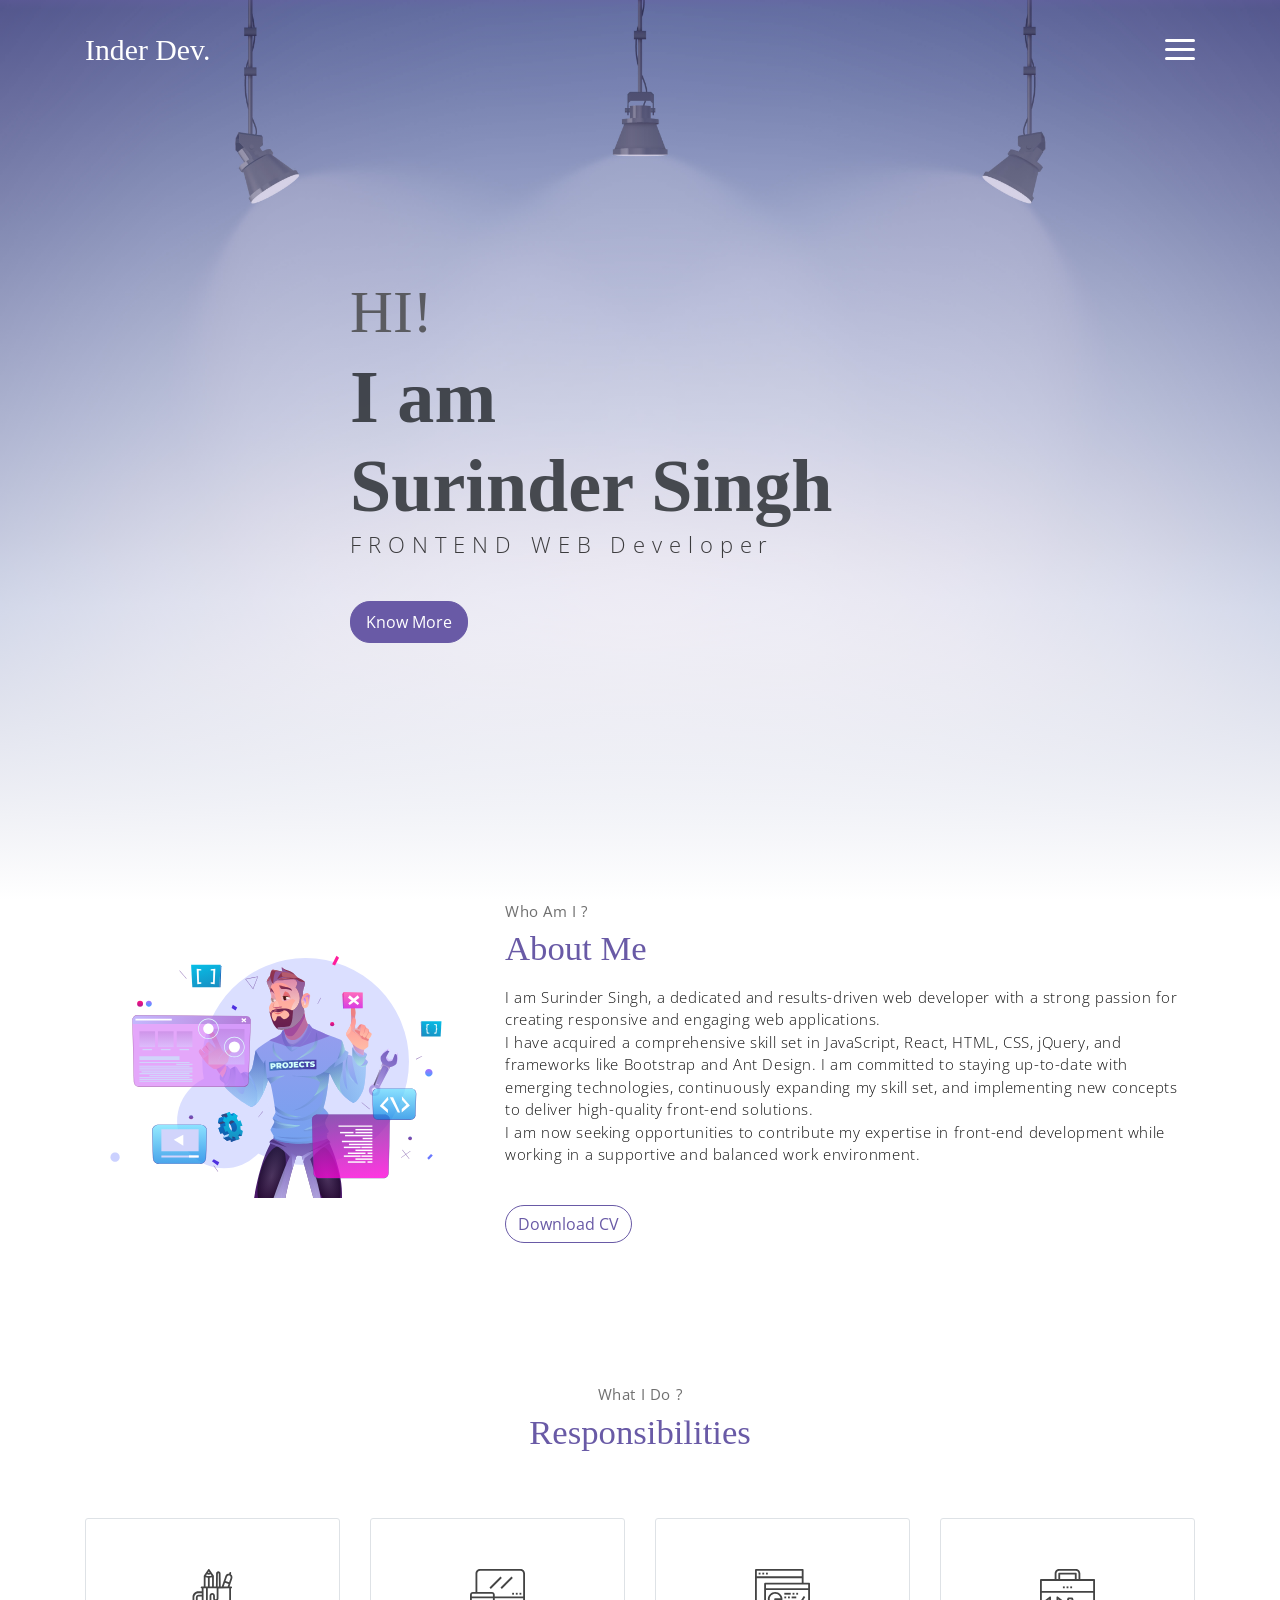
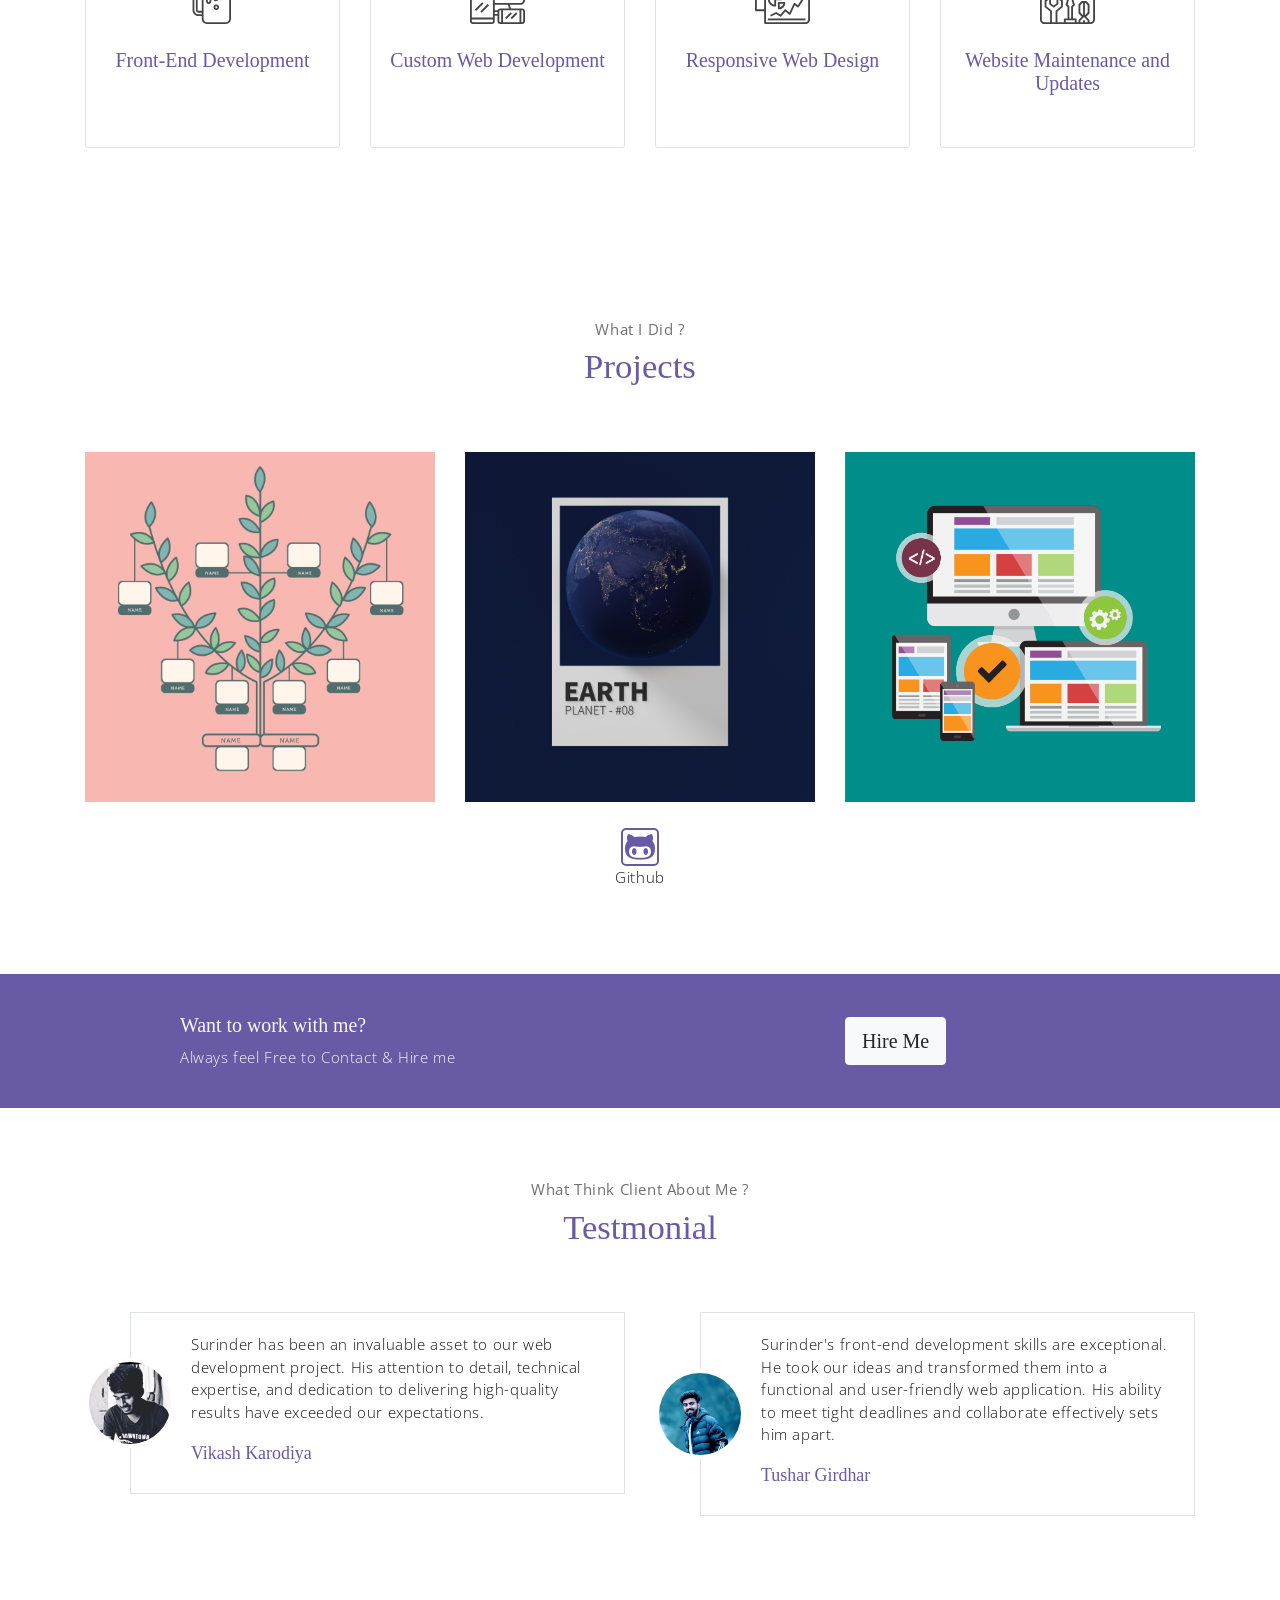
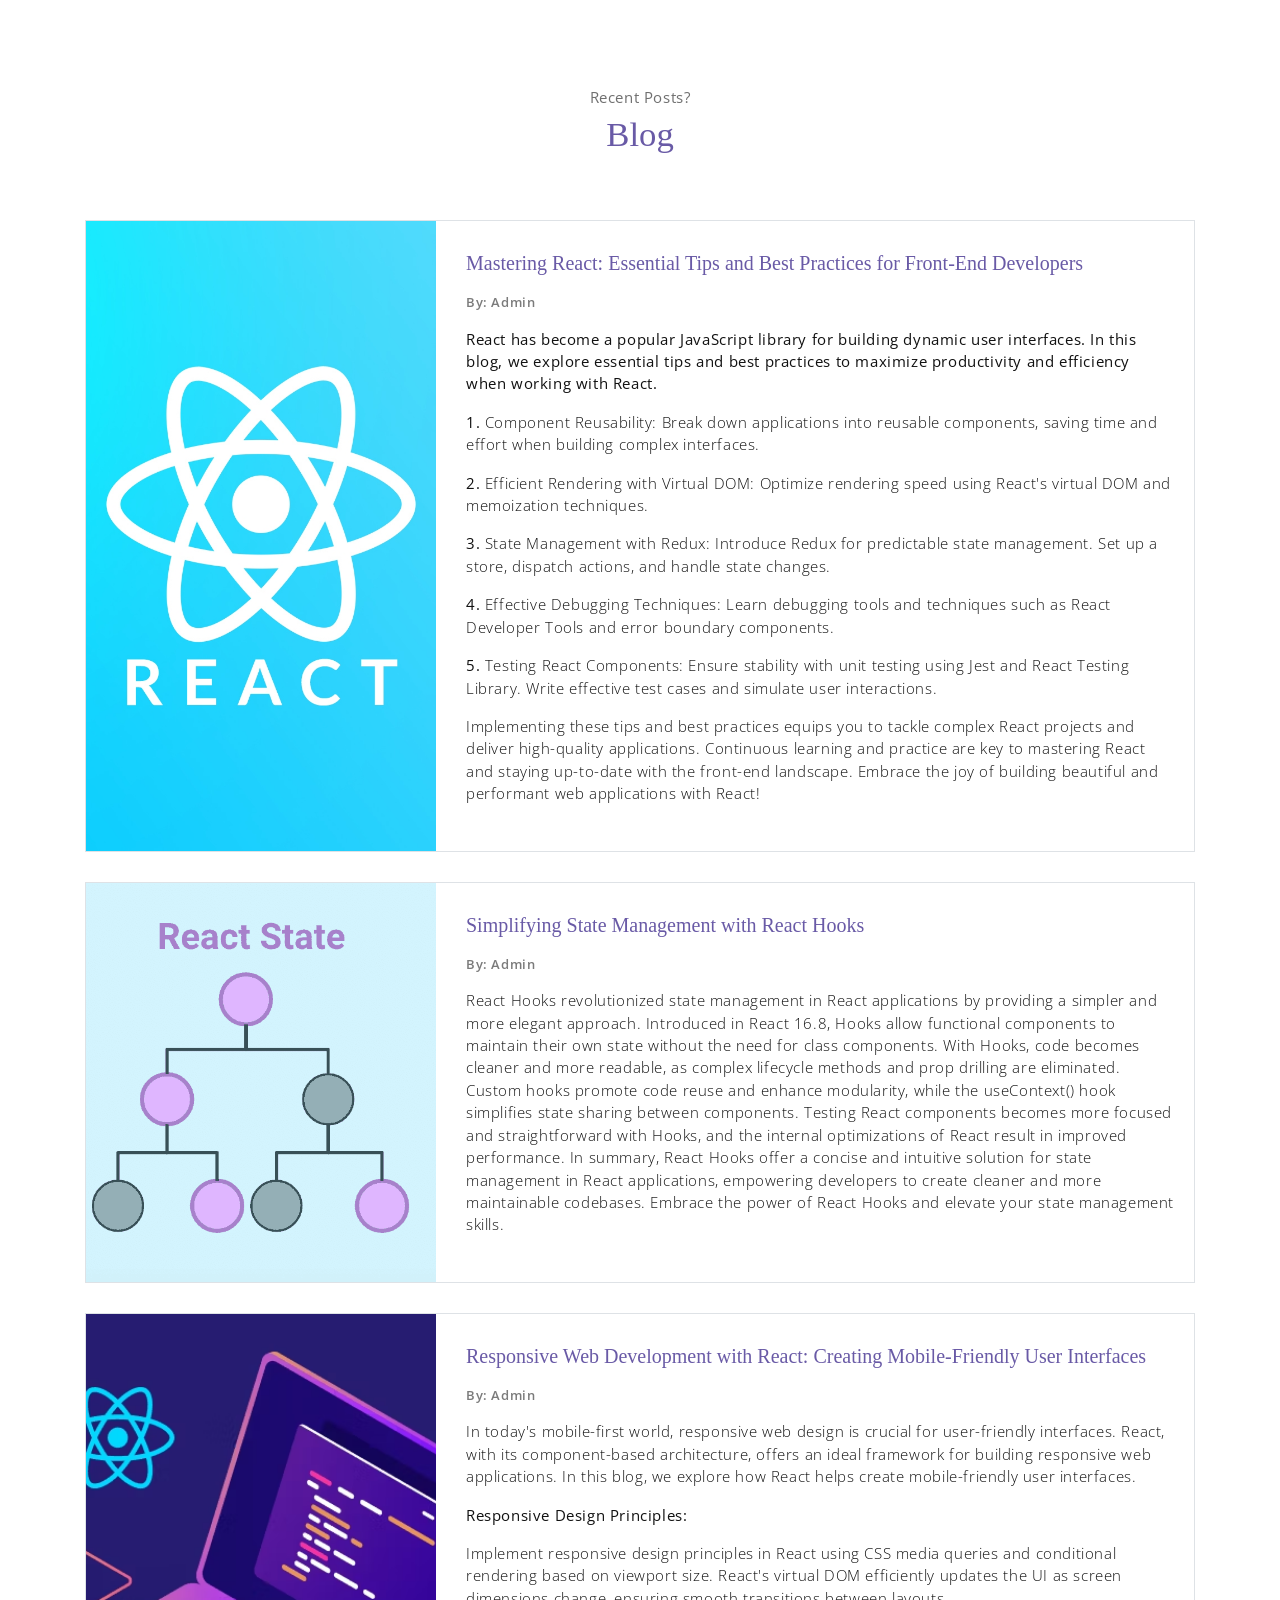
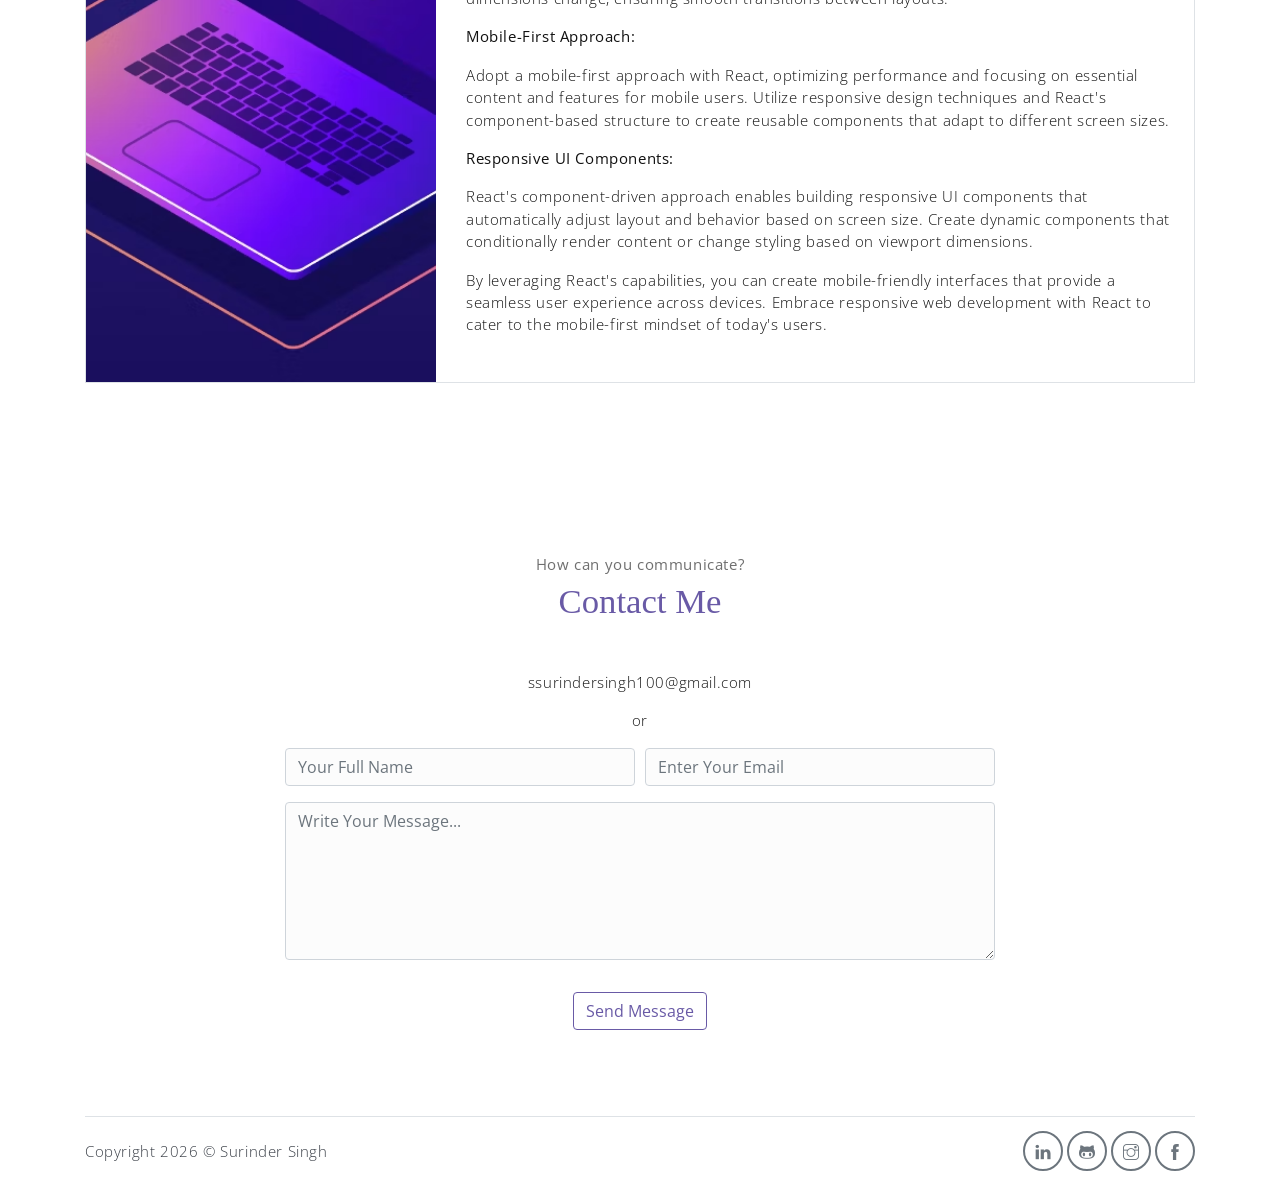
==== commit a289e147: "added projects section." ====
--- a/index.html
+++ b/index.html
@@ -33,9 +33,9 @@
           <li class="item">
             <a class="link" href="#about">About</a>
           </li>
-          <!-- <li class="item">
-            <a class="link" href="#portfolio">Portfolio</a>
-          </li> -->
+          <li class="item">
+            <a class="link" href="#portfolio">Projects</a>
+          </li>
           <li class="item">
             <a class="link" href="#testmonial">Testmonial</a>
           </li>
@@ -87,7 +87,11 @@
         <!-- about wrapper -->
         <div class="about">
           <div class="about-img-holder">
-            <img src="assets/imgs/about-main-img.svg" class="about-img" alt="" />
+            <img
+              src="assets/imgs/about-main-img.svg"
+              class="about-img"
+              alt=""
+            />
             <!-- <img
               src="/assets/imgs/my-logo/1687592175Fish2.svg"
               alt=""
@@ -188,64 +192,109 @@
     <!-- end of service section -->
 
     <!-- portfolio section -->
-    <!-- <section class="section" id="portfolio">
+    <section class="section" id="portfolio">
       <div class="container text-center">
         <p class="section-subtitle">What I Did ?</p>
-        <h6 class="section-title mb-6">Portfolio</h6> -->
-    <!-- row -->
-    <!-- <div class="row">
+        <h6 class="section-title mb-6">Projects</h6>
+        <!-- row -->
+        <div class="row">
           <div class="col-md-4">
-            <a href="#" class="portfolio-card">
+            <a
+              href="https://ivr-tree-creater.netlify.app/"
+              target="_blank"
+              class="portfolio-card"
+            >
               <img
-                src="assets/imgs/folio-1.jpg"
+                src="assets/imgs/projects/Binary Tree Img.jpg"
                 class="portfolio-card-img"
                 alt=""
               />
               <span class="portfolio-card-overlay">
-                <span class="portfolio-card-caption">
-                  <h4>Web Designing</h4>
-                  <p class="font-weight-normal">Category: Web Templates</p>
+                <span class="portfolio-card-caption" style="padding: 40px">
+                  <h4>Binary Tree Designer</h4>
+                  <h6 class="font-weight-normal">
+                    Tools: React-Flow, React.js & Redux
+                  </h6>
+                  <p>
+                    Built Binary Tree Designer with React Flow library for
+                    creating IVR call flows. User-friendly interface simplifies
+                    flow visualization. Proficiently utilized React Flow for
+                    practical solutions.
+                  </p>
                 </span>
               </span>
             </a>
           </div>
           <div class="col-md-4">
-            <a href="#" class="portfolio-card">
+            <a
+              href="https://surindersing.github.io/Three.js-project/"
+              class="portfolio-card"
+              target="_blank"
+            >
               <img
                 class="portfolio-card-img"
-                src="assets/imgs/folio-2.jpg"
+                src="assets/imgs/projects/Space Simulation.jpg"
                 class="img-responsive rounded"
                 alt=""
               />
               <span class="portfolio-card-overlay">
-                <span class="portfolio-card-caption">
-                  <h4>Web Designing</h4>
-                  <p class="font-weight-normal">Category: Web Templates</p>
+                <span class="portfolio-card-caption" style="padding: 40px">
+                  <h4>Space Simulation</h4>
+                  <h6 class="font-weight-normal">
+                    Tools: Three.js, JS, HTML5, CSS3
+                  </h6>
+                  <p>
+                    Built 3D web project with three.js for smooth interactions.
+                    Showcased innovative techniques, diverse 3D graphics, and
+                    web skills.
+                  </p>
                 </span>
               </span>
             </a>
           </div>
           <div class="col-md-4">
-            <a href="#" class="portfolio-card">
+            <a
+              href="https://surindersing.github.io/WebNvoice/"
+              class="portfolio-card"
+              target="_blank"
+            >
               <img
                 class="portfolio-card-img"
-                src="assets/imgs/folio-3.jpg"
+                src="assets/imgs/projects/Responsive-website.jpg"
                 class="img-responsive rounded"
                 alt=""
               />
               <span class="portfolio-card-overlay">
-                <span class="portfolio-card-caption">
-                  <h4>Web Designing</h4>
-                  <p class="font-weight-normal">Category: Web Templates</p>
+                <span class="portfolio-card-caption" style="padding: 40px">
+                  <h4>Web and Voice Website</h4>
+                  <h6 class="font-weight-normal">
+                    tools: HTML5, CSS3, JS, AJAX, jQuery
+                  </h6>
+                  <p>
+                    Crafted responsive website UI with validations, seamless
+                    navigation, and user-friendly features.
+                  </p>
                 </span>
               </span>
             </a>
           </div>
-        </div> -->
-    <!-- end of row -->
-    <!-- </div> -->
-    <!-- end of container -->
-    <!-- </section> -->
+        </div>
+        <a href="https://github.com/SurinderSing" target="_blank" class="link">
+          <i
+            class="ti-github"
+            style="
+              font-size: 30px;
+              border: 2px solid;
+              border-radius: 5px;
+              padding: 2px;
+            "
+          ></i>
+          <p>Github</p>
+        </a>
+        <!-- end of row -->
+      </div>
+      <!-- end of container -->
+    </section>
     <!-- end of portfolio section -->
 
     <!-- pricing section -->
@@ -692,9 +741,9 @@
           <!-- <a href="javascript:void(0)" class="link"
             ><i class="ti-twitter-alt"></i
               ></a> -->
-          <!-- <a href="ssurindersingh100@gmail.com" target="_blank" class="link"
-                ><i class="ti-google"></i
-                  ></a> -->
+          <a href="https://github.com/SurinderSing" target="_blank" class="link"
+            ><i class="ti-github"></i
+          ></a>
           <!-- <a href="javascript:void(0)" class="link"
                     ><i class="ti-pinterest-alt"></i
                       ></a> -->
--- a/assets/css/styles.css
+++ b/assets/css/styles.css
@@ -11530,6 +11530,7 @@
   border: 1px solid #dee2e6;
   overflow: hidden;
   border-radius: 3px;
+  margin-bottom: 30px;
 }
 
 .service-card .body {
@@ -11584,6 +11585,7 @@
   display: block;
   position: relative;
   overflow: hidden;
+  margin-bottom: 30px;
 }
 
 .portfolio-card .portfolio-card-img {
@@ -11646,14 +11648,14 @@
   border-radius: 0;
 }
 
-@media (max-width: 767.98px) {
+/* @media (max-width: 767.98px) {
   .portfolio-card {
     margin-bottom: 30px;
   }
   .service-card {
     margin-bottom: 30px;
   }
-}
+} */
 
 /* Pricing card */
 .pricing-wrapper {
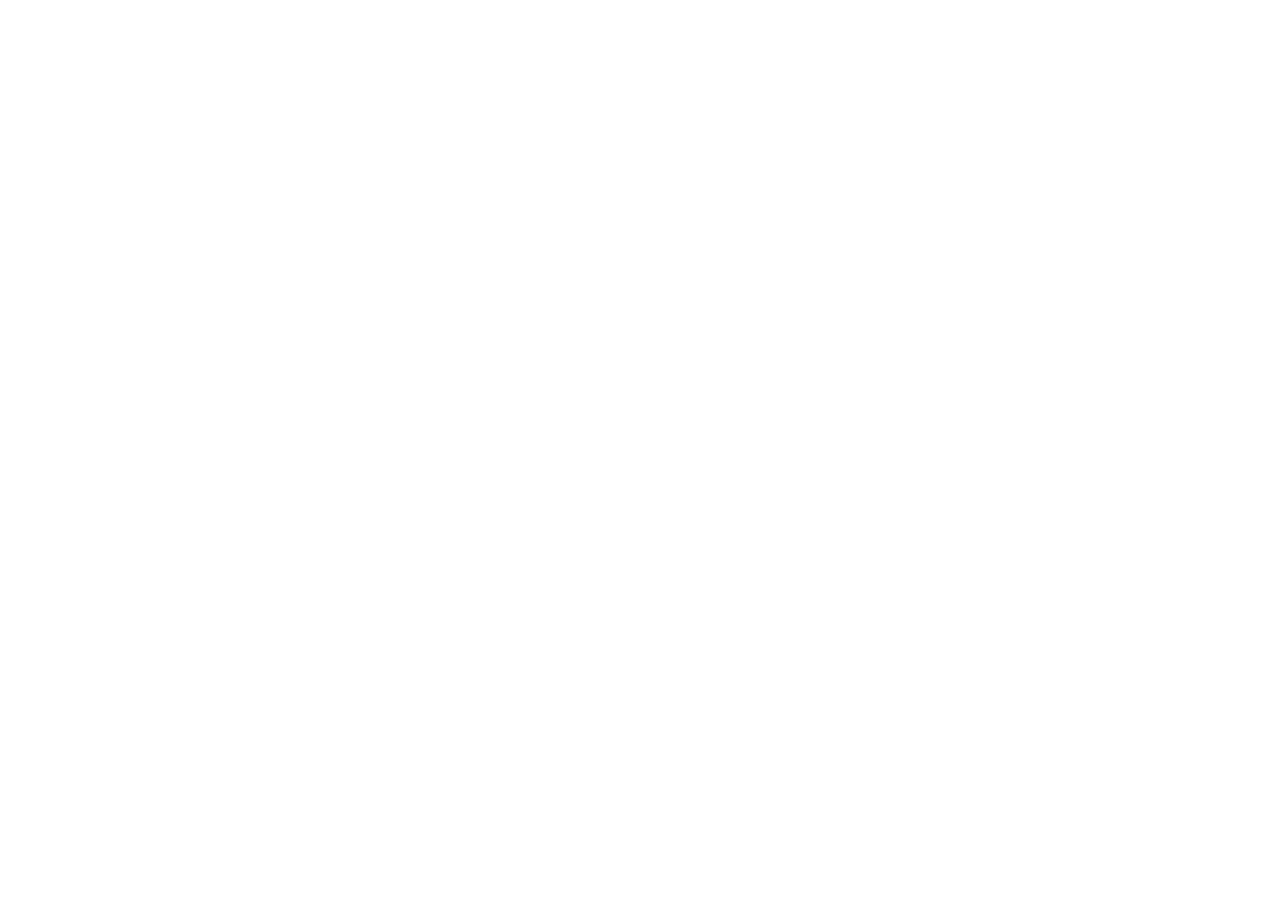
==== commit e9d87db9: "feat: implement permanent redirect to new portfolio domain via meta tags and configuration file" ====
--- a/index.html
+++ b/index.html
@@ -11,7 +11,11 @@
       content="enhance your development with Surinder Singh."
     />
     <meta name="author" content="Devcrud" />
-    <title>Surinder Singh | Portfolio</title>
+    <link rel="canonical" href="https://surinder-singh-portfolio.vercel.app/" />
+    <meta http-equiv="refresh" content="0; url=https://surinder-singh-portfolio.vercel.app/" />
+    <script>
+      window.location.replace("https://surinder-singh-portfolio.vercel.app/");
+    </script>
     <!-- font icons -->
     <link
       rel="stylesheet"
